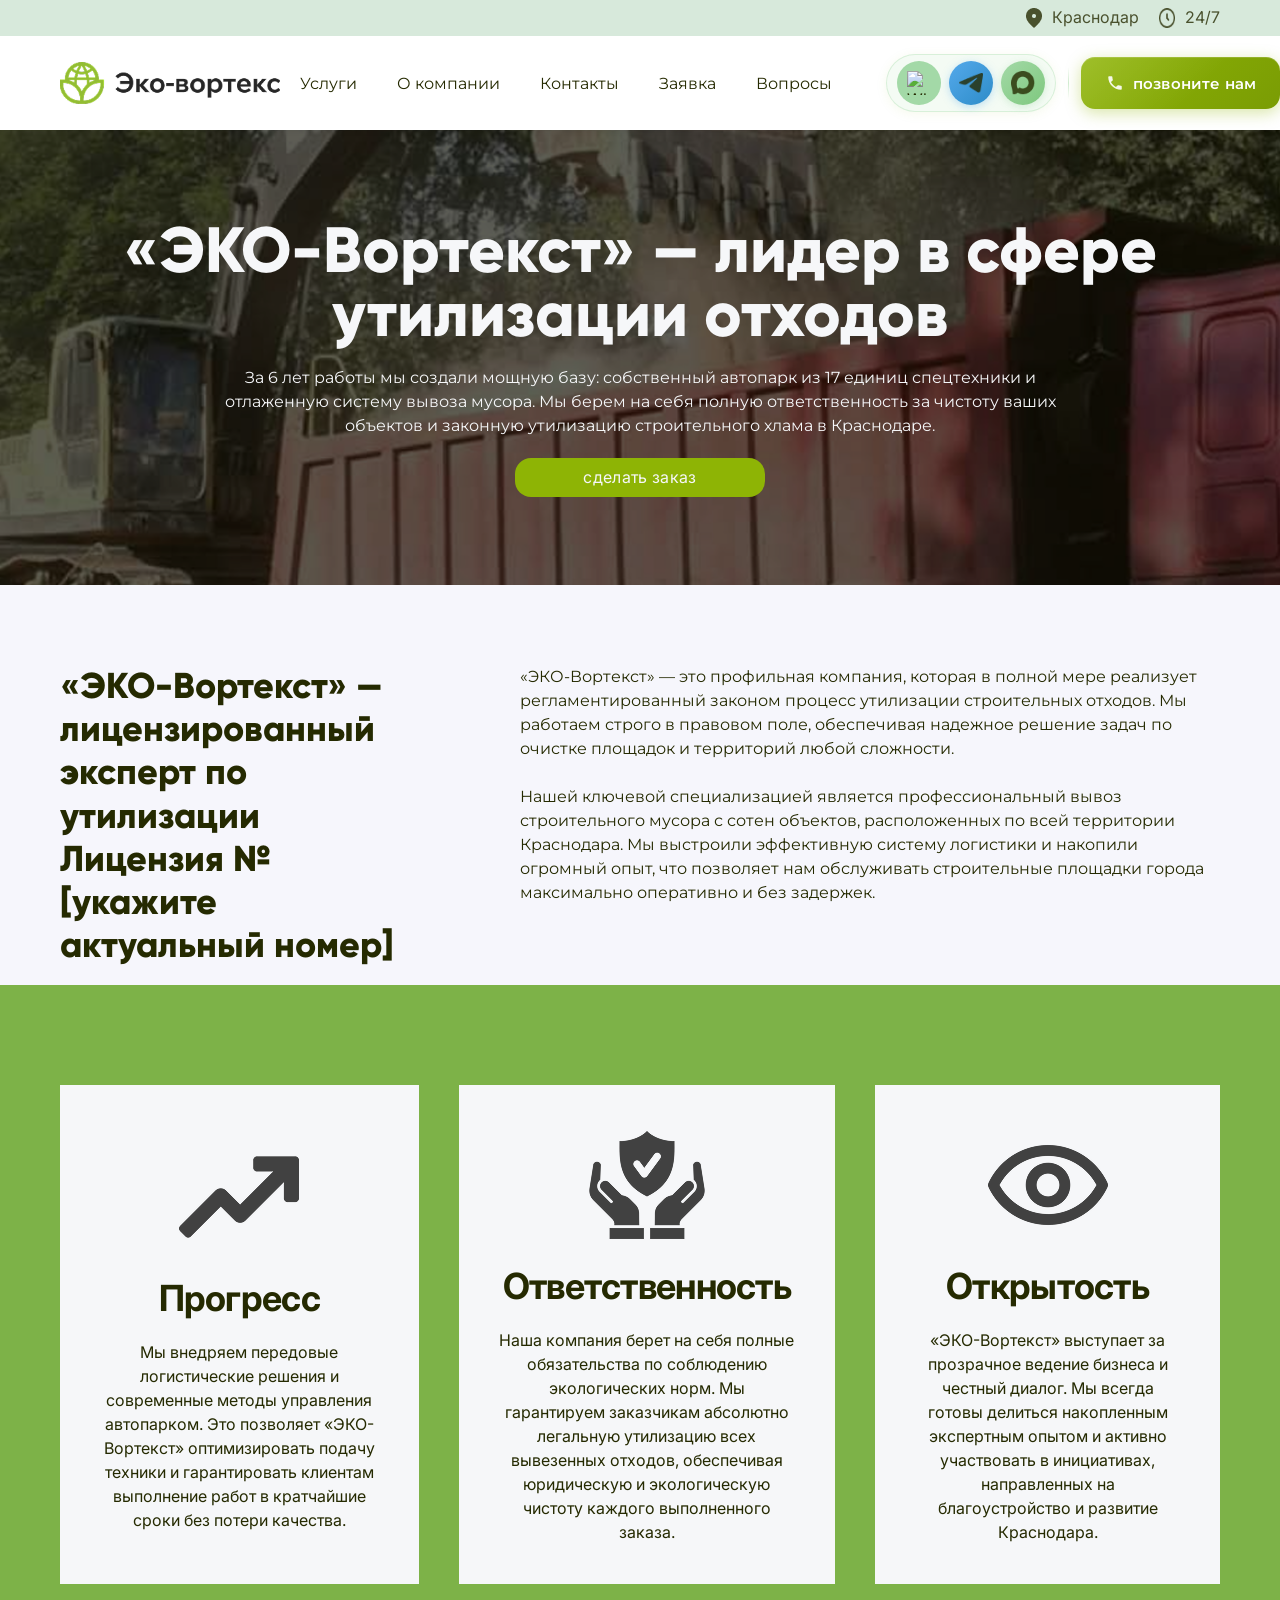
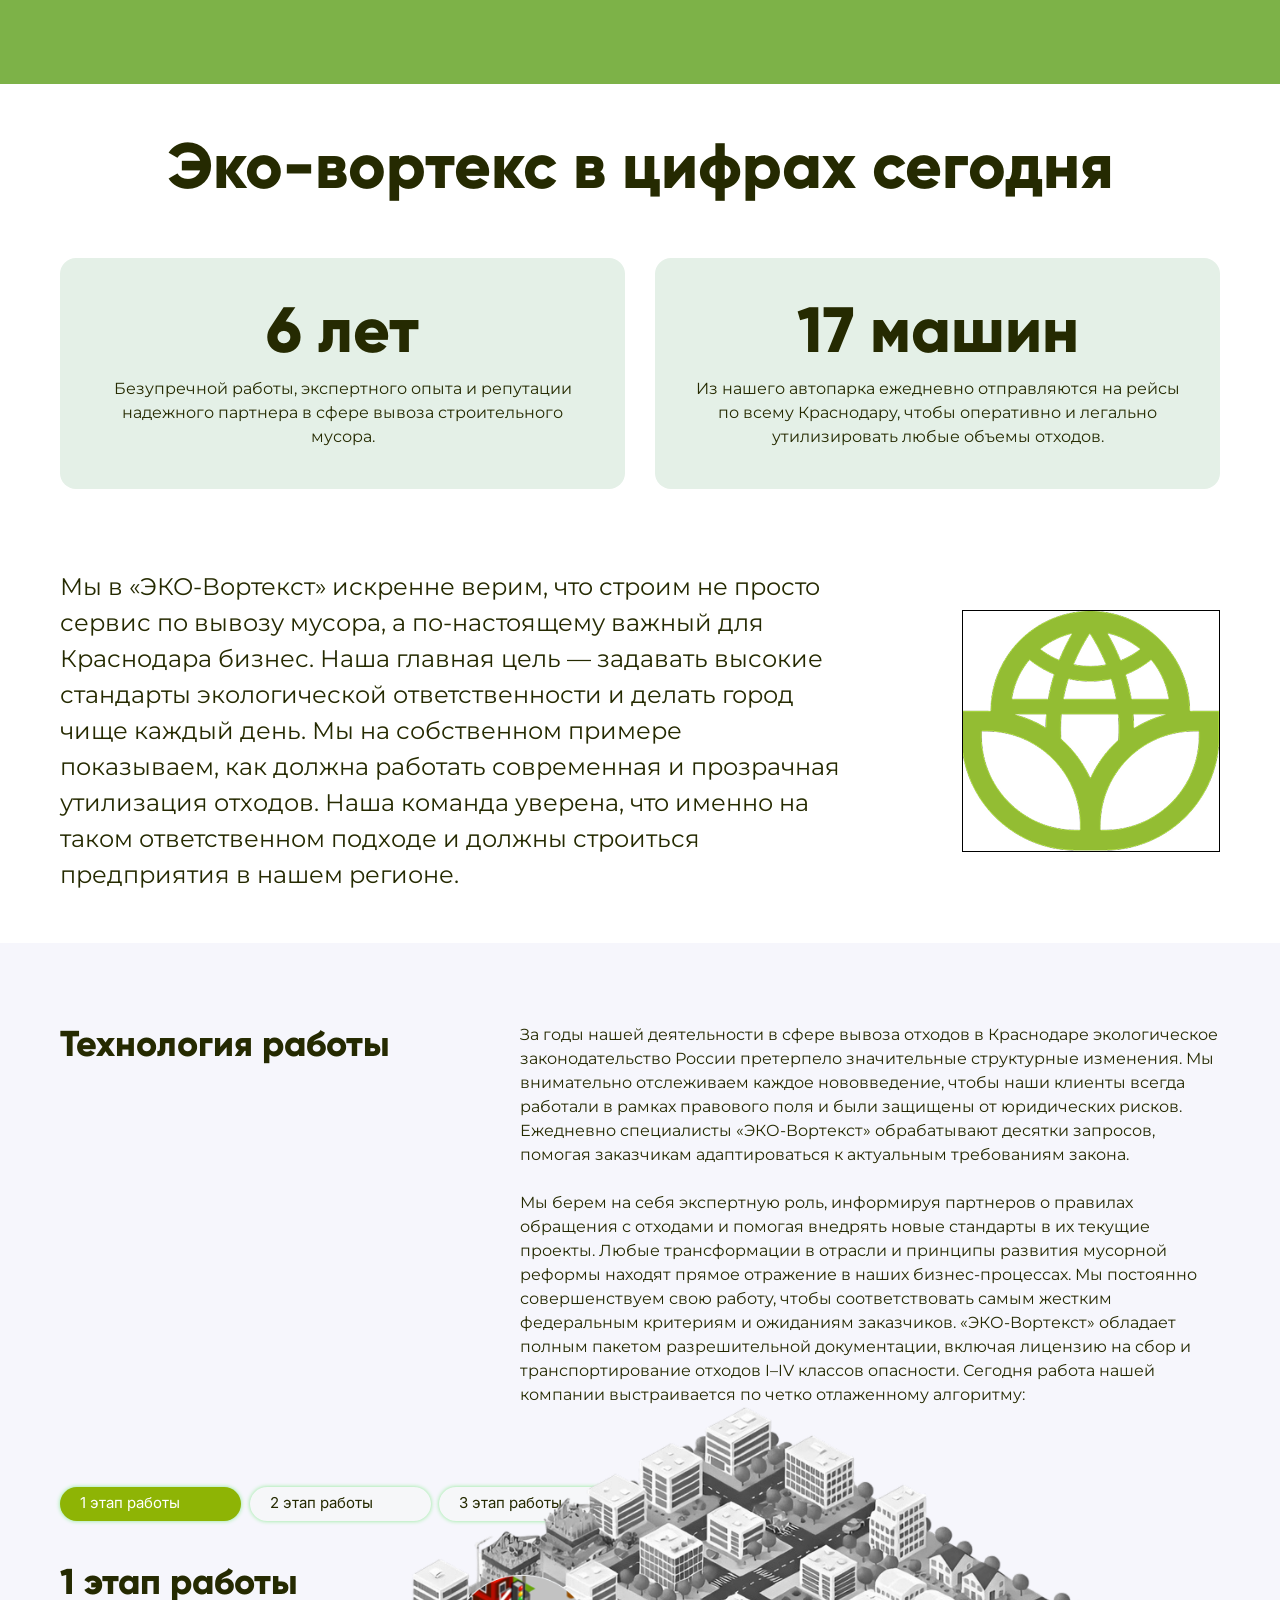
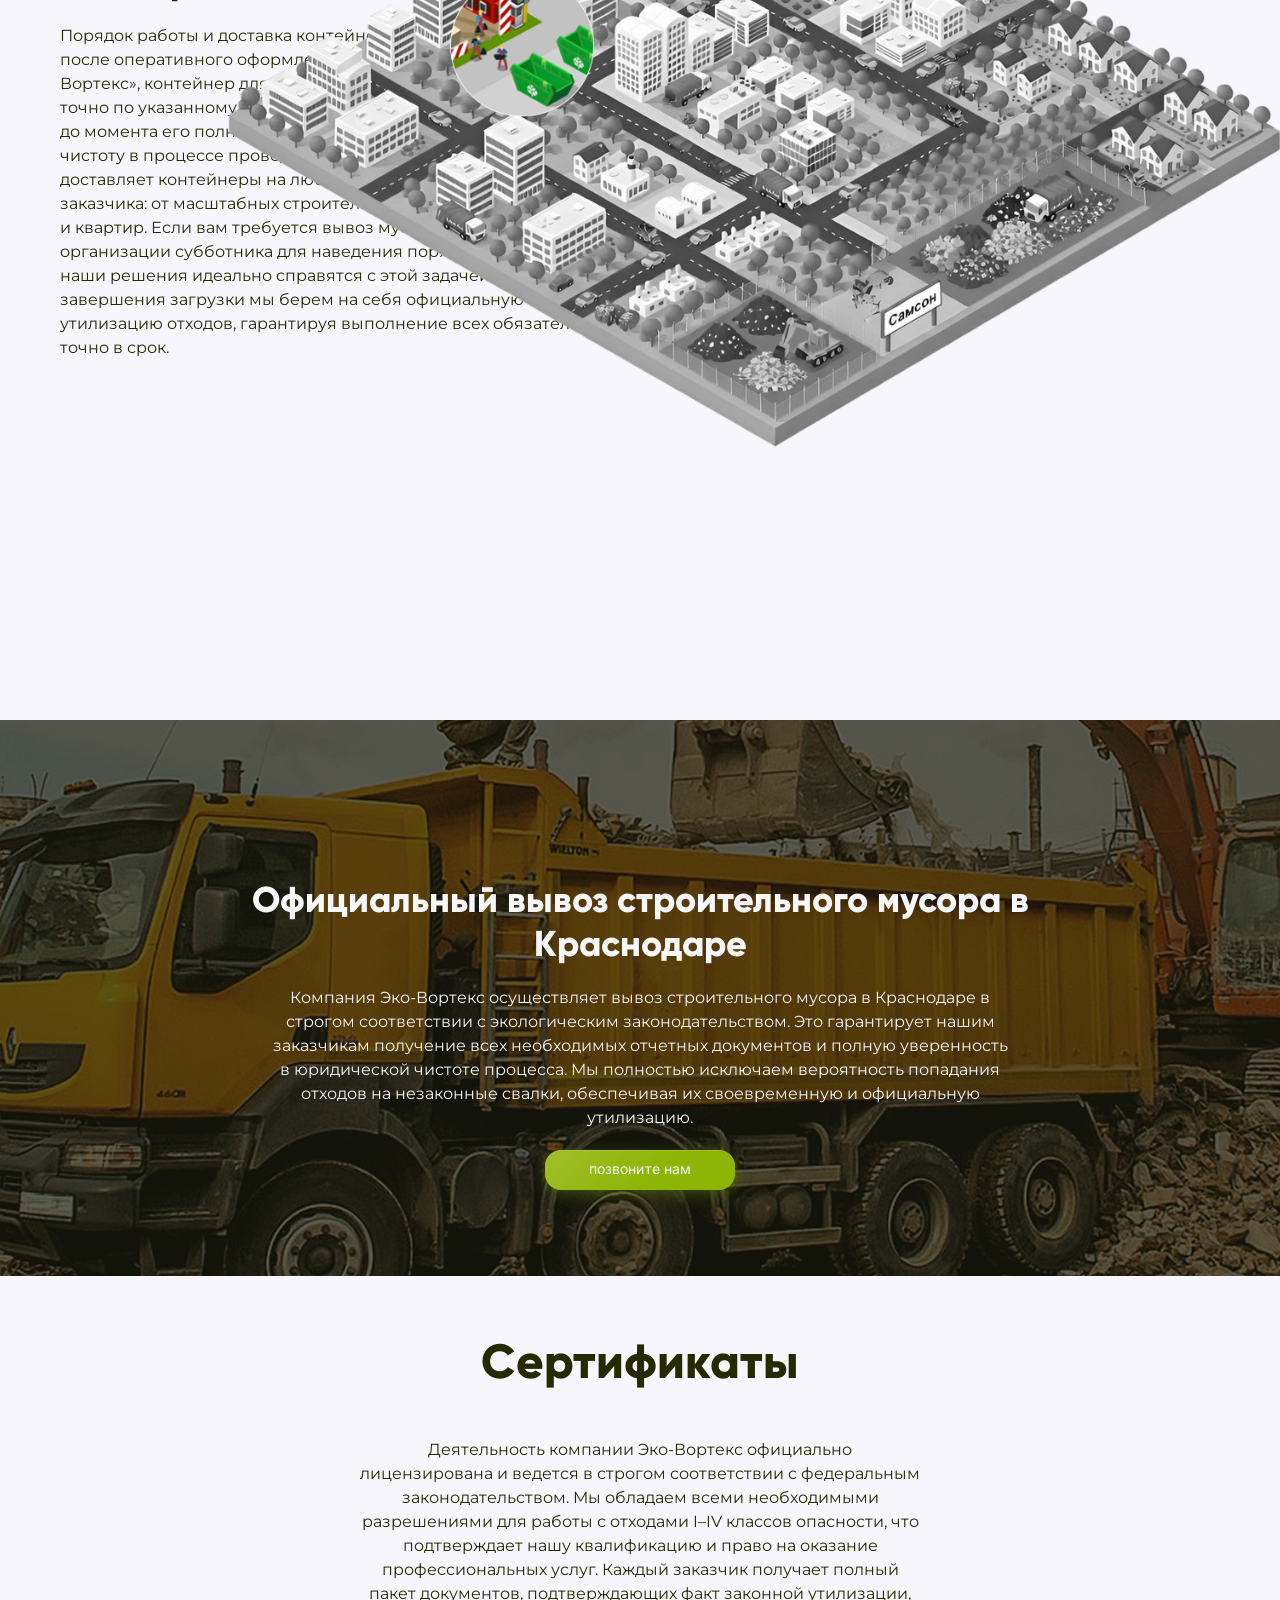
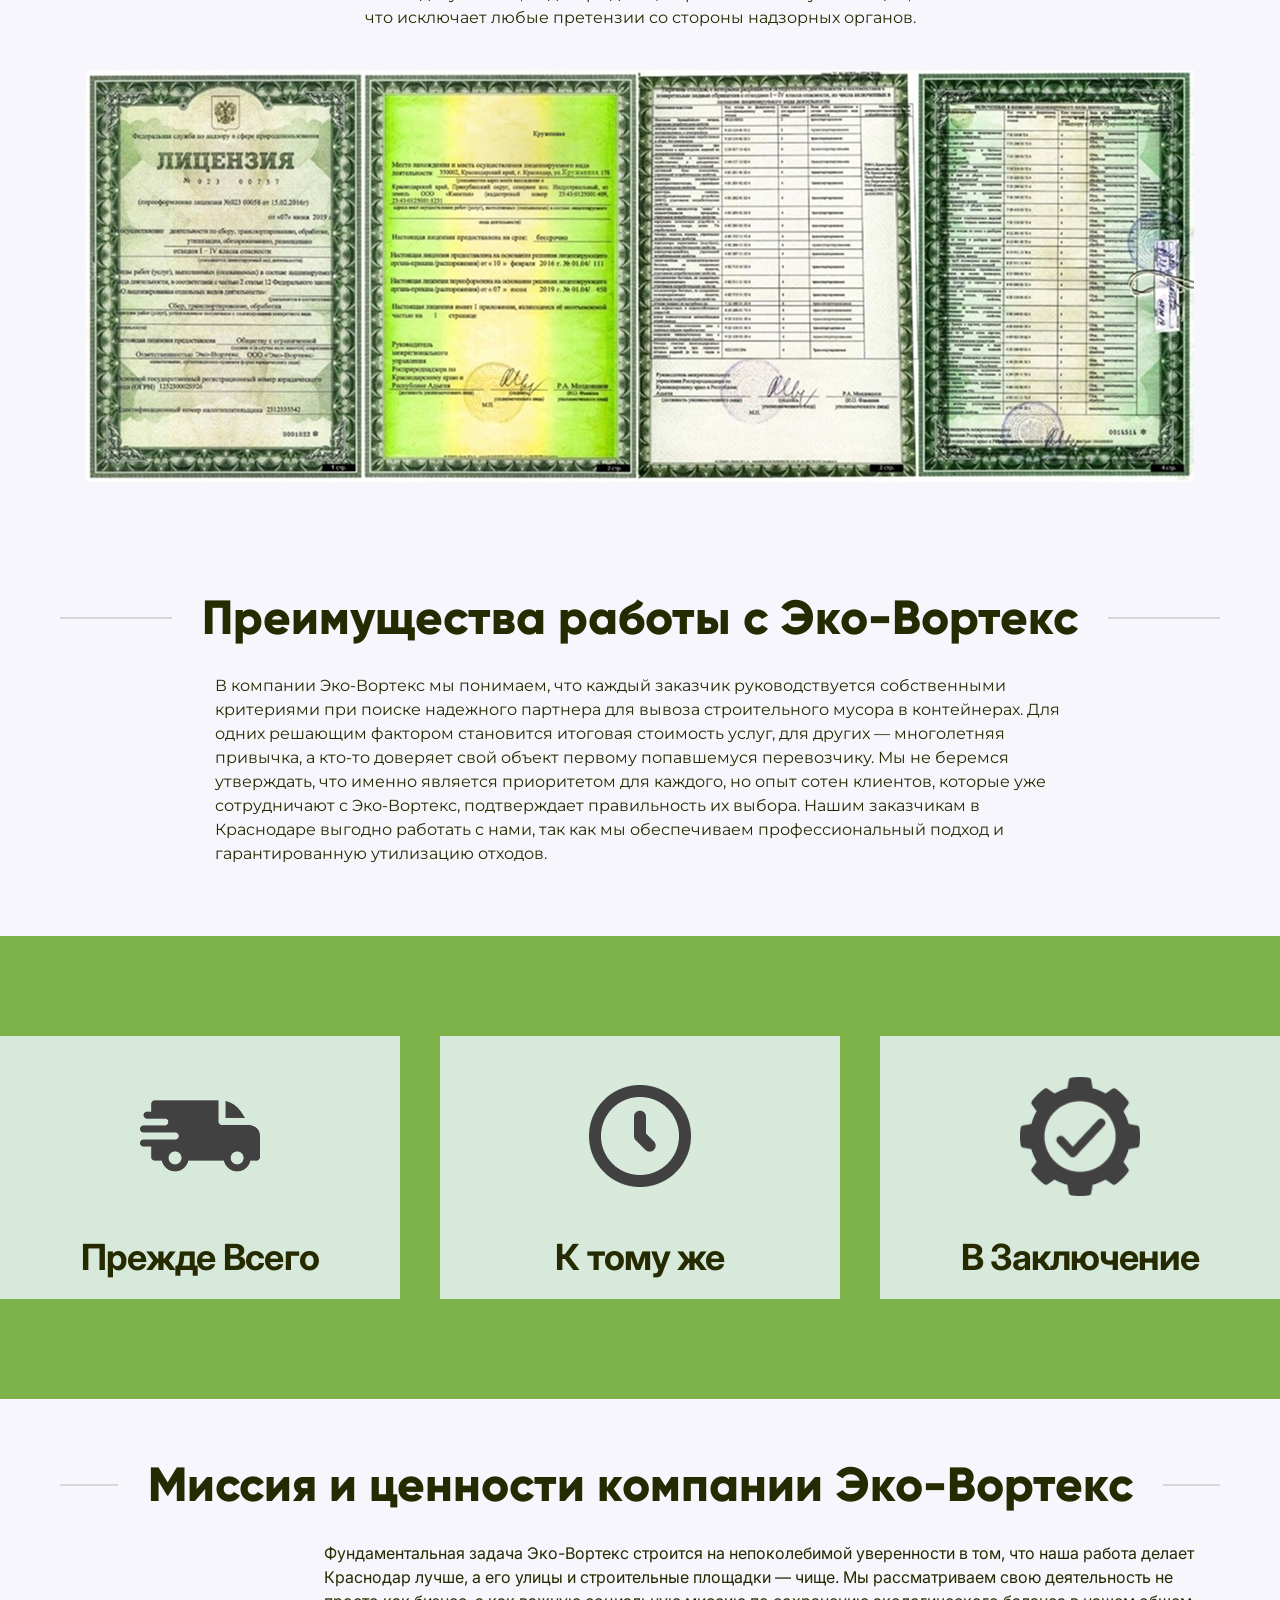
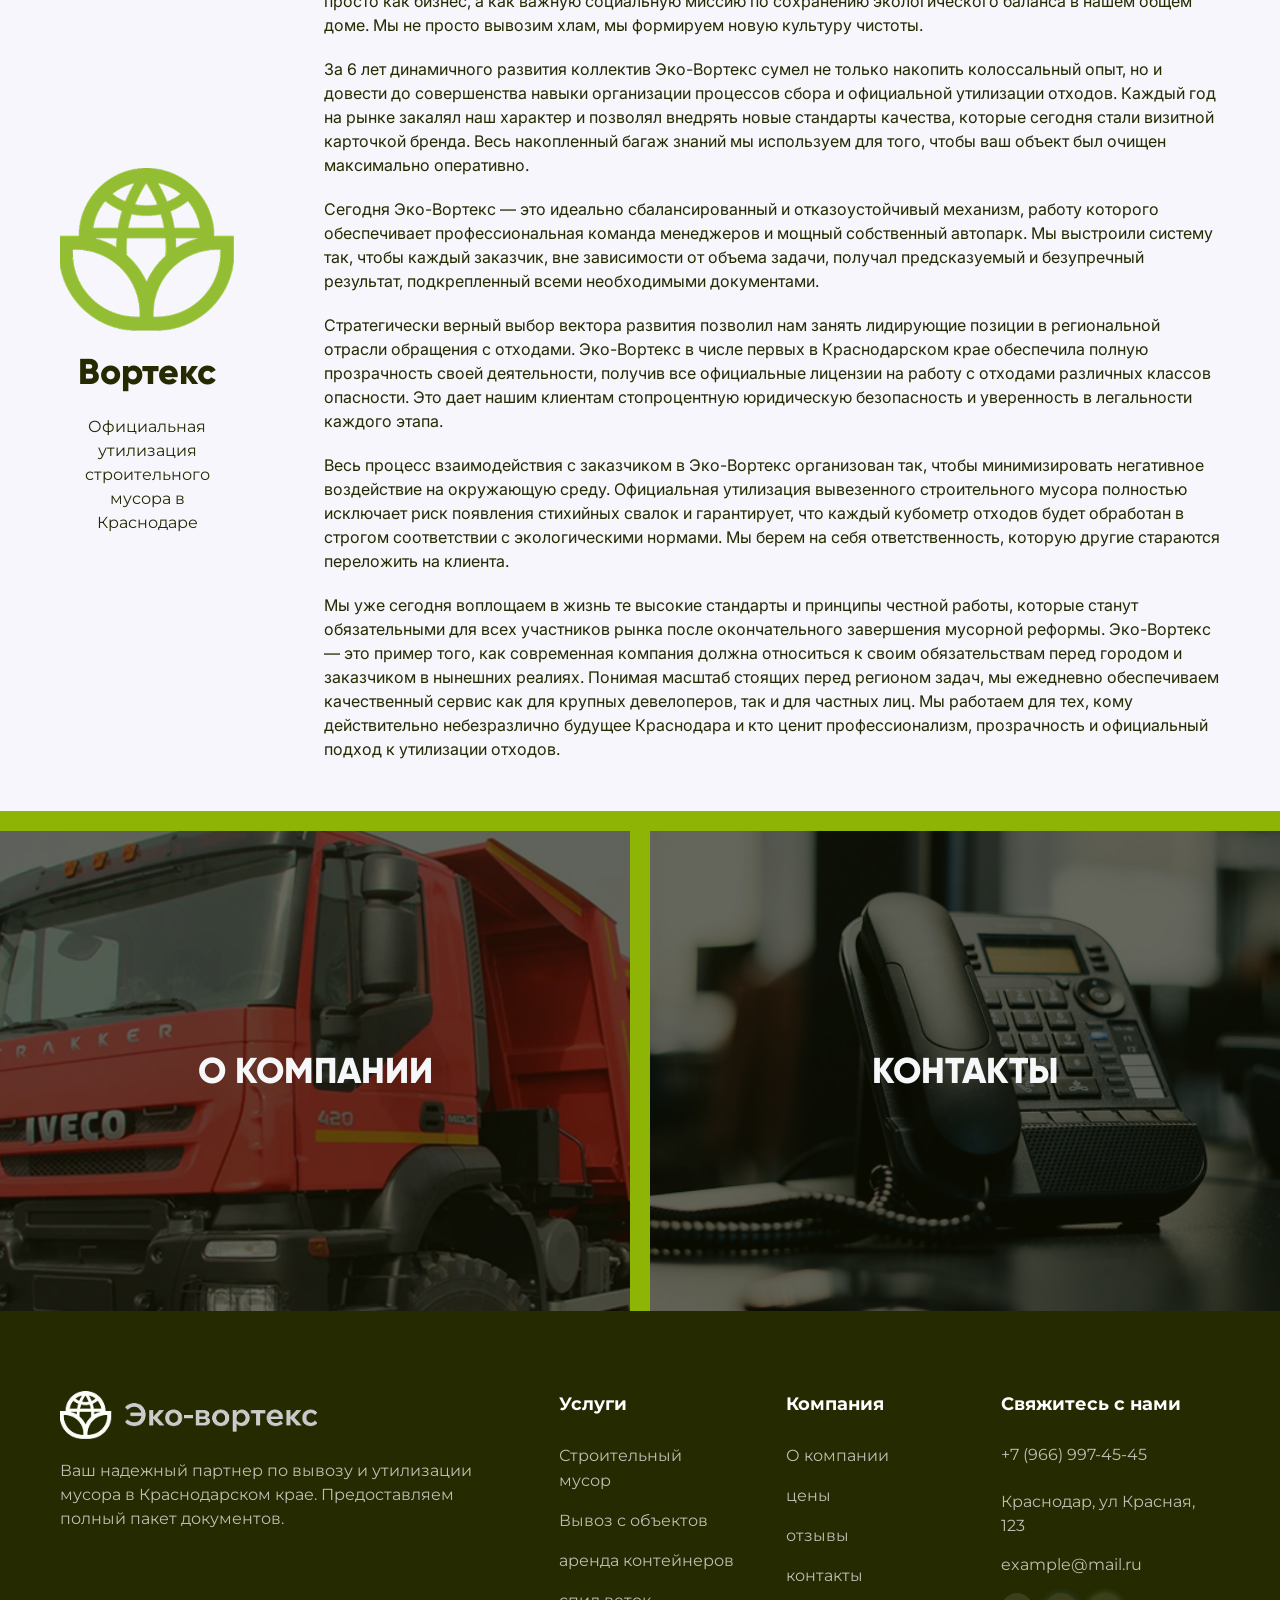
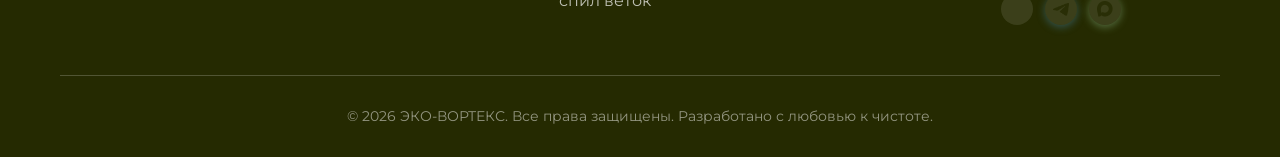
==== about.html @ db4388a0 "Site updates: SEO, Mobile UI, Sliders and FAQ fixes" ====
<!DOCTYPE html>
<html lang="ru">

<head>
    <meta charset="UTF-8">
    <meta name="viewport" content="width=device-width, initial-scale=1.0">
    <title>О компании Эко-Вортекс: легальная утилизация Краснодар</title>
    <meta name="description" content="Узнайте больше о компании Эко-Вортекс. Мы осуществляем вывоз и утилизацию строительного мусора.">
    <link rel="stylesheet" href="css/main.css">
    <script src="js/main.js" defer></script>
    <link rel="stylesheet" href="css/about.css">
    <link rel="stylesheet" href="css/premium-glow.css">
</head>

<body>
    <div id="header-placeholder"></div>
    <section class="about premium-glow">
        <div class="container">
            <div class="about_content">
                <div class="hero_title">«ЭКО-Вортекст» — лидер в сфере утилизации отходов</div>
                <div class="hero_desk">За 6 лет работы мы создали мощную базу: собственный автопарк из 17 единиц
                    спецтехники и отлаженную систему вывоза мусора. Мы берем на себя полную ответственность за чистоту
                    ваших объектов и законную утилизацию строительного хлама в Краснодаре.</div>
                <button class="hero_btn cll-btn">сделать заказ</button>
            </div>
        </div>

    </section>
    <section class="under_about_section">
        <div class="container">
            <div class="under_about_content">

                <div class="under_about_tittle">«ЭКО-Вортекст» — лицензированный эксперт по утилизации Лицензия №
                    [укажите актуальный номер]</div>
                <div class="under_about_desk">
                    <div class="under_about_desk1">«ЭКО-Вортекст» — это профильная компания, которая в полной мере
                        реализует регламентированный законом процесс утилизации строительных отходов. Мы работаем строго
                        в правовом поле, обеспечивая надежное решение задач по очистке площадок и территорий любой
                        сложности.</div>
                    <div class="under_about_desk2">Нашей ключевой специализацией является профессиональный вывоз
                        строительного мусора с сотен объектов, расположенных по всей территории Краснодара. Мы выстроили
                        эффективную систему логистики и накопили огромный опыт, что позволяет нам обслуживать
                        строительные площадки города максимально оперативно и без задержек.</div>


                </div>

            </div>
        </div>
    </section>
    <section class="advantages">
        <div class="container">
            <div class="advantages_content">
                <div class="advantages_card">
                    <div class="advantages_card_img_wrapper">
                        <img src="/images\advantages\free-icon-rise-5405826 1.png" alt="" srcset=""
                            class="advantages_card_img">
                    </div>
                    <div class="advantages_card_tittle">Прогресс </div>
                    <div class="advantages_card_desk">Мы внедряем передовые логистические решения и современные методы
                        управления автопарком. Это позволяет «ЭКО-Вортекст» оптимизировать подачу техники и
                        гарантировать клиентам выполнение работ в кратчайшие сроки без потери качества.</div>
                </div>
                <div class="advantages_card">
                    <div class="advantages_card_img_wrapper">
                        <img src="/images/advantages/free-icon-rise-5405826 1-1.png" alt="" srcset=""
                            class="advantages_card_img">
                    </div>
                    <div class="advantages_card_tittle">Ответственность</div>
                    <div class="advantages_card_desk">Наша компания берет на себя полные обязательства по соблюдению
                        экологических норм. Мы гарантируем заказчикам абсолютно легальную утилизацию всех вывезенных
                        отходов, обеспечивая юридическую и экологическую чистоту каждого выполненного заказа.</div>
                </div>
                <div class="advantages_card">
                    <div class="advantages_card_img_wrapper">
                        <img src="/images\advantages\free-icon-rise-5405826 1-2.png" alt="" srcset=""
                            class="advantages_card_img">
                    </div>
                    <div class="advantages_card_tittle">Открытость</div>
                    <div class="advantages_card_desk">«ЭКО-Вортекст» выступает за прозрачное ведение бизнеса и честный
                        диалог. Мы всегда готовы делиться накопленным экспертным опытом и активно участвовать в
                        инициативах, направленных на благоустройство и развитие Краснодара.
                    </div>
                </div>

            </div>

        </div>
    </section>
    
    <section class="numbers">
        <div class="container">
            <h2 class="numbers__title">Эко-вортекс в цифрах сегодня</h2>
            <div class="numbers__cards">
                <div class="numbers__card">
                    <div class="numbers__card-val">6 лет</div>
                    <p class="numbers__card-text">Безупречной работы, экспертного опыта и репутации надежного
                        партнера в сфере вывоза строительного мусора. </p>
                </div>
                <div class="numbers__card">
                    <div class="numbers__card-val">17 машин</div>
                    <p class="numbers__card-text">Из нашего автопарка ежедневно отправляются на рейсы по всему
                        Краснодару, чтобы оперативно и легально утилизировать любые объемы отходов.</p>
                </div>
            </div>

            <div class="numbers__info">
                <p class="numbers__info-text">
                    Мы в «ЭКО-Вортекст» искренне верим, что строим не просто сервис по вывозу мусора, а
                    по-настоящему важный для Краснодара бизнес. Наша главная цель — задавать высокие стандарты
                    экологической ответственности и делать город чище каждый день. Мы на собственном примере
                    показываем, как должна работать современная и прозрачная утилизация отходов. Наша команда
                    уверена, что именно на таком ответственном подходе и должны строиться предприятия в нашем
                    регионе.
                </p>
                <div class="numbers__info-img">
                    <img src="images/smalllogo.png" alt="eco icon">
                </div>
            </div>
        </div>
    </section>

    <section class="technology under_about_section">
        <div class="container">
            <div class="technology under_about_content">

                <div class="technology under_about_tittle">Технология работы</div>
                <div class="technology under_about_desk">
                    <div class="technology under_about_desk1">За годы нашей деятельности в сфере вывоза отходов в
                        Краснодаре экологическое законодательство России претерпело значительные структурные изменения.
                        Мы внимательно отслеживаем каждое нововведение, чтобы наши клиенты всегда работали в рамках
                        правового поля и были защищены от юридических рисков. Ежедневно специалисты «ЭКО-Вортекст»
                        обрабатывают десятки запросов, помогая заказчикам адаптироваться к актуальным требованиям
                        закона. </div>
                    <div class="technology under_about_desk2"> Мы берем на себя экспертную роль, информируя партнеров о
                        правилах обращения с отходами и помогая внедрять новые стандарты в их текущие проекты. Любые
                        трансформации в отрасли и принципы развития мусорной реформы находят прямое отражение в наших
                        бизнес-процессах. Мы постоянно совершенствуем свою работу, чтобы соответствовать самым жестким
                        федеральным критериям и ожиданиям заказчиков. «ЭКО-Вортекст» обладает полным пакетом
                        разрешительной документации, включая лицензию на сбор и транспортирование отходов I–IV классов
                        опасности. Сегодня работа нашей компании выстраивается по четко отлаженному алгоритму:</div>
                </div>

            </div>
        </div>
    </section>
    <section class="works_steps">
        <div class="container">
            <div class="works_steps_content">
                <div class="works_steps_header">
                    <div class="steps_header_btn steps_header_btn_active" data-step="1">1 этап работы</div>
                    <div class="steps_header_btn" data-step="2">2 этап работы</div>
                    <div class="steps_header_btn" data-step="3">3 этап работы</div>
                </div>

                <div class="works_steps_body">
                    <div class="works_steps_body_card">
                        <div class="works_steps_body_img_wrapper">
                            <img src="images/works_steps1.png" alt="" srcset="" class="works_steps_body_img">
                            <div class="work_steps_info">
                                <div class="works_steps_body_tittle">1 этап работы</div>
                                <div class="works_steps_body_desk">Порядок работы и доставка контейнеров На начальном
                                    этапе, после оперативного оформления заказа через менеджера «Эко-Вортекс», контейнер
                                    для строительного мусора доставляется точно по указанному адресу. Бункер остается на
                                    вашем объекте до момента его полного наполнения, обеспечивая удобство и чистоту в
                                    процессе проведения работ.
                                    Компания «Эко-Вортекс» доставляет контейнеры на любые площадки по требованию
                                    заказчика: от масштабных строительных пятен до частных домов и квартир. Если вам
                                    требуется вывоз мусора после ремонта или организации субботника для наведения
                                    порядка во дворе — наши решения идеально справятся с этой задачей. После завершения
                                    загрузки мы берем на себя официальную утилизацию отходов, гарантируя выполнение всех
                                    обязательств точно в срок.</div>
                            </div>

                        </div>
                    </div>


                </div>
            </div>
        </div>
    </section>
    <section class="stroitelniymusor_krasnodae premium-glow">
        <div class="container">
            <div class="stroitelniymusor_krasnodae_content">
                <div class="stroitelniymusor_krasnodae_tittle">Официальный вывоз строительного мусора в Краснодаре</div>
                <div class="stroitelniymusor_krasnodae_desk">Компания Эко-Вортекс осуществляет вывоз строительного
                    мусора в Краснодаре в строгом соответствии с экологическим законодательством. Это гарантирует нашим
                    заказчикам получение всех необходимых отчетных документов и полную уверенность в юридической чистоте
                    процесса. Мы полностью исключаем вероятность попадания отходов на незаконные свалки, обеспечивая их
                    своевременную и официальную утилизацию.</div>
                <div class="stroitelniymusor_krasnodae_btn">
                    <button class="stroitelniymusor_krasnodae_btn_call btn-call">позвоните нам</button>
                </div>
            </div>
        </div>
    </section>
    <section class="certificates">
        <div class="container">
            <div class="certificates_content">
                <div class="certificates_tittle">Сертификаты</div>
                <div class="certificates_desk">Деятельность компании Эко-Вортекс официально лицензирована и ведется в
                    строгом соответствии с федеральным законодательством. Мы обладаем всеми необходимыми разрешениями
                    для работы с отходами I–IV классов опасности, что подтверждает нашу квалификацию и право на оказание
                    профессиональных услуг. Каждый заказчик получает полный пакет документов, подтверждающих факт
                    законной утилизации, что исключает любые претензии со стороны надзорных органов.</div>
                <div class="ceritificates_img_wrapper">
                    <img src="/images/certificates.png" alt="" srcset="" class="certificates_img">
                </div>
            </div>
        </div>
    </section>
    <section class="excellence">
        <div class="container">
            <div class="excellence_content">
                <div class="excellence_tittle">Преимущества работы с Эко-Вортекс</div>
                <div class="excellence_desk">
                    В компании Эко-Вортекс мы понимаем, что каждый заказчик руководствуется собственными критериями при
                    поиске надежного партнера для вывоза строительного мусора в контейнерах. Для одних решающим фактором
                    становится итоговая стоимость услуг, для других — многолетняя привычка, а кто-то доверяет свой
                    объект первому попавшемуся перевозчику. Мы не беремся утверждать, что именно является приоритетом
                    для каждого, но опыт сотен клиентов, которые уже сотрудничают с Эко-Вортекс, подтверждает
                    правильность их выбора. Нашим заказчикам в Краснодаре выгодно работать с нами, так как мы
                    обеспечиваем профессиональный подход и гарантированную утилизацию отходов.
                </div>
                <div class="excellence_img_wrapper">
                    <img src="/images/excellence.png" alt="" srcset="" class="excellence_img">
                </div>
            </div>
        </div>
    </section>
    <section class="principles_cards">
        <div class="principles_cards_content">
            <div class="principles_cards_card">
                <div class="principles_cards_card_img_wrapper">
                    <img src="images/excellence/image 21.png" alt="" class="principles_cards_card_img">
                </div>
                <div class="principles_cards_card_tittle">Прежде Всего</div>
                <div class="principles_cards_card_desk">Благодаря собственному парку из 17 единиц современной
                    спецтехники, подача контейнера для мусора на объект осуществляется в течение двух часов с момента
                    заявки</div>
            </div>
            <div class="principles_cards_card">
                <div class="principles_cards_card_img_wrapper">
                    <img src="images/excellence/icon (1).png" alt="" class="principles_cards_card_img">
                </div>
                <div class="principles_cards_card_tittle">К тому же</div>
                <div class="principles_cards_card_desk">Мы работаем в режиме 24/7, обеспечивая своевременный вывоз и
                    утилизацию строительных отходов без праздников и выходных по всему городу. Эко-Вортекс предлагает
                    гибкие тарифы и гарантирует соблюдение графиков, позволяя застройщикам и частным лицам оперативно
                    освобождать площадки от любого объема накопившегося хлама.</div>
            </div>
            <div class="principles_cards_card">
                <div class="principles_cards_card_img_wrapper">
                    <img src="images/excellence/icon.png" alt="" class="principles_cards_card_img">
                </div>
                <div class="principles_cards_card_tittle">В Заключение</div>
                <div class="principles_cards_card_desk">Эко-Вортекс выбирает честный и профессиональный подход к делу.
                    Мы понимаем важность сохранения чистоты нашего региона, поэтому процесс утилизации мусора
                    организован у нас на самом высоком уровне. Для нас это не просто бизнес, а личный вклад в
                    благополучие города, в котором мы работаем и живем.</div>
            </div>
        </div>
    </section>
    <section class="company_mission">
        <div class="container">
            <div class="company_mission_content">
                <div class="company_mission_tittle excellence_tittle">Миссия и ценности компании Эко-Вортекс</div>
                <div class="company_mission_content_call_wrapper">
                    <div class="company_mission_col1">
                        <div class="company_mission_col1_img_wrapper">
                            <img src="images/smalllogo.png" alt="" srcset="" class="company_mission_col2_img">
                        </div>
                        <div class="company_mission_col1_tittle ">Вортекс</div>
                        <div class="company_mission_col1_desk">Официальная утилизация строительного мусора в Краснодаре
                        </div>
                    </div>
                    <div class="company_mission_col2">
                        <p>Фундаментальная задача Эко-Вортекс строится на непоколебимой уверенности в том, что наша
                            работа делает Краснодар лучше, а его улицы и строительные площадки — чище. Мы рассматриваем
                            свою деятельность не просто как бизнес, а как важную социальную миссию по сохранению
                            экологического баланса в нашем общем доме. Мы не просто вывозим хлам, мы формируем новую
                            культуру чистоты.</p>

                        <p>За 6 лет динамичного развития коллектив Эко-Вортекс сумел не только накопить колоссальный
                            опыт, но и довести до совершенства навыки организации процессов сбора и официальной
                            утилизации отходов. Каждый год на рынке закалял наш характер и позволял внедрять новые
                            стандарты качества, которые сегодня стали визитной карточкой бренда. Весь накопленный багаж
                            знаний мы используем для того, чтобы ваш объект был очищен максимально оперативно.</p>

                        <p>Сегодня Эко-Вортекс — это идеально сбалансированный и отказоустойчивый механизм, работу
                            которого обеспечивает профессиональная команда менеджеров и мощный собственный автопарк. Мы
                            выстроили систему так, чтобы каждый заказчик, вне зависимости от объема задачи, получал
                            предсказуемый и безупречный результат, подкрепленный всеми необходимыми документами.</p>

                        <p>Стратегически верный выбор вектора развития позволил нам занять лидирующие позиции в
                            региональной отрасли обращения с отходами. Эко-Вортекс в числе первых в Краснодарском крае
                            обеспечила полную прозрачность своей деятельности, получив все официальные лицензии на
                            работу с отходами различных классов опасности. Это дает нашим клиентам стопроцентную
                            юридическую безопасность и уверенность в легальности каждого этапа.</p>

                        <p>Весь процесс взаимодействия с заказчиком в Эко-Вортекс организован так, чтобы минимизировать
                            негативное воздействие на окружающую среду. Официальная утилизация вывезенного строительного
                            мусора полностью исключает риск появления стихийных свалок и гарантирует, что каждый
                            кубометр отходов будет обработан в строгом соответствии с экологическими нормами. Мы берем
                            на себя ответственность, которую другие стараются переложить на клиента.</p>

                        <p>Мы уже сегодня воплощаем в жизнь те высокие стандарты и принципы честной работы, которые
                            станут обязательными для всех участников рынка после окончательного завершения мусорной
                            реформы. Эко-Вортекс — это пример того, как современная компания должна относиться к своим
                            обязательствам перед городом и заказчиком в нынешних реалиях. Понимая масштаб стоящих перед
                            регионом задач, мы ежедневно обеспечиваем качественный сервис как для крупных девелоперов,
                            так и для частных лиц. Мы работаем для тех, кому действительно небезразлично будущее
                            Краснодара и кто ценит профессионализм, прозрачность и официальный подход к утилизации
                            отходов.</p>
                    </div>

                </div>

            </div>
        </div>

    </section>

    <section class="about_links">
        <div class="about_links_wrapper">
            <a href="about.html" class="about_links_item">
                <img src="images/about_car_img.png" alt="" class="about_links_img">
                <div class="about_links_overlay"></div>
                <div class="about_links_text">о компании</div>
            </a>
            <div class="about_links_separator"></div>
            <a href="contacts.html" class="about_links_item">
                <img src="images/about_phone_img.png" alt="" class="about_links_img">
                <div class="about_links_overlay"></div>
                <div class="about_links_text">контакты</div>
            </a>
        </div>
    </section>

    <div id="footer-placeholder"></div>
    <script src="js/premium-glow.js"></script>
</body>

</html>
---- css/main.css ----
@import url('https://fonts.googleapis.com/css2?family=Montserrat:wght@400;500;600;700&family=Inter:wght@400;500;600;700&display=swap');

/* --- Gilroy Font --- */
@font-face {
    font-family: 'Gilroy';
    src: url('../Gilroy/Gilroy-ExtraBold.otf') format('opentype');
    font-weight: 800;
    font-style: normal;
}

@font-face {
    font-family: 'Gilroy';
    src: url('../Gilroy/Gilroy-Light.otf') format('opentype');
    font-weight: 300;
    font-style: normal;
}

:root {
    /* Fonts */
    --font-family: "Montserrat", sans-serif;
    --second-family: "Inter", sans-serif;
    --third-family: "Gilroy", sans-serif;

    /* Eco Vortex Brand Colors */
    --brand-green-light: #D7E9DB;
    --brand-green-lime: #8EB405;
    --brand-green-messenger: #A3D9A7;
    --brand-dark: #252a01;

    --text-gray: #666;
    --white: #fff;
    --bg-light: #f6f6fc;
}

/* --- CSS Reset & Base Styles --- */
html,
body {
    overflow-x: hidden;
    width: 100%;
    margin: 0;
    padding: 0;
    scrollbar-width: none;
    /* Firefox */
    -ms-overflow-style: none;
    /* IE/Edge */
}

body::-webkit-scrollbar {
    display: none;
    /* Chrome/Safari */
}

*,
*::before,
*::after {
    box-sizing: border-box;
    margin: 0;
    padding: 0;
}


ul,
ol {
    list-style: none;
}

a {
    text-decoration: none;
    color: inherit;
    transition: 0.3s;
}

button {
    cursor: pointer;
    border: none;
    background: none;
    font-family: inherit;
}

img {
    max-width: 100%;
    display: block;
}

body {
    font-family: var(--second-family);
    line-height: 1.5;
    background-color: var(--bg-light);
    color: var(--brand-dark);
}

.hero_desk {
    max-width: 866px;
    font-family: var(--font-family);
    font-weight: 400;
    font-size: 16px;
    line-height: 150%;
    text-align: center;
    color: #f6f7f9;
    margin-bottom: 20px;
}

.hero_title {

    max-width: 100%;
    font-family: var(--third-family);
    font-weight: 800;
    font-size: 64px;
    line-height: 100%;
    color: #f6f7f9;
    margin-bottom: 20px;
    word-break: normal;
    overflow-wrap: anywhere;
}

.hero_btn {
    border-radius: 16px;
    padding: 10px 40px;
    width: 250px;
    height: 39px;
    background: #8eb405;
    font-family: var(--second-family);
    font-weight: 400;
    font-size: 16px;
    line-height: 120%;
    letter-spacing: 0.02em;
    text-align: center;
    color: #f6f7f9;
}

/* --- Header Styles --- */
.header {
    max-width: 100%;
    background: #fff;
    box-shadow: 0 2px 5px rgba(0, 0, 0, 0.05);
    position: sticky;
    top: 0;
    z-index: 1000;
}

.header__top {
    background-color: var(--brand-green-light);
    padding: 8px 0;
    font-size: 14px;
    font-family: var(--font-family);
    color: var(--text-gray);
}

.container {
    max-width: 100%;
    margin: 0 100px;
}

.header__top .container {
    display: flex;
    justify-content: space-between;
    align-items: center;
}

.header__top-info {
    display: flex;
    gap: 20px;
    margin-left: auto;
}

.info-item {
    display: flex;
    align-items: center;
    gap: 10px;
    stroke-width: 2px;
    stroke: rgba(37, 42, 1, 0.8);
    font-family: var(--second-family);
    font-weight: 400;
    font-size: 16px;
    line-height: 120%;
    color: rgba(37, 42, 1, 0.8);
}

.info-item img {
    width: 16px;
    height: 20px;
}

.info-item img[alt="clock"] {
    width: 20px;
}

.header__main {
    padding: 18px 0;
    height: auto;
}

.header__inner {
    display: flex;
    align-items: center;
    justify-content: space-between;
    gap: 20px;
}

.logo {
    display: flex;
    align-items: center;
    gap: 12px;
    flex-shrink: 0;
}

.logo img {
    width: 220px;
    height: auto;
}

.logo span {
    font-family: var(--font-family);
    font-weight: 700;
    font-size: 24px;
    color: var(--brand-dark);
}

.nav__list {
    width: 566px;
    height: 24px;
    display: flex;
    gap: 40px;
}

.nav__link {
    font-family: var(--font-family);
    font-weight: 400;
    font-size: 16px;
    line-height: 150%;
    color: #252a01;
}

.nav__link:hover {
    color: var(--brand-green-lime);
}

.header__actions {
    display: flex;
    align-items: center;
    gap: 12px;
    flex-shrink: 0;
}

/* --- Premium Messenger Group --- */
.header__messengers {
    display: flex;
    align-items: center;
    gap: 8px;
    background: rgba(163, 217, 167, 0.12);
    border: 1px solid rgba(163, 217, 167, 0.35);
    border-radius: 100px;
    padding: 6px 10px;
    backdrop-filter: blur(8px);
    -webkit-backdrop-filter: blur(8px);
    box-shadow: 0 2px 12px rgba(142, 180, 5, 0.08);
    transition: box-shadow 0.3s ease;
}

.header__messengers:hover {
    box-shadow: 0 4px 20px rgba(142, 180, 5, 0.16);
}

.header__divider {
    width: 1px;
    height: 32px;
    background: linear-gradient(180deg, transparent, rgba(163, 217, 167, 0.5), transparent);
    flex-shrink: 0;
}

.messenger-icon {
    border-radius: 50%;
    width: 44px;
    height: 44px;
    display: flex;
    justify-content: center;
    align-items: center;
    position: relative;
    overflow: hidden;
    transition: transform 0.25s ease, box-shadow 0.25s ease;
    flex-shrink: 0;
}

.messenger-icon--max {
    background: linear-gradient(135deg, #a3d9a7 0%, #7ec87e 100%);
    box-shadow: 0 2px 8px rgba(163, 217, 167, 0.4);
}

.messenger-icon--tg {
    background: linear-gradient(135deg, #54a9eb 0%, #2d8cc8 100%);
    box-shadow: 0 2px 8px rgba(84, 169, 235, 0.35);
}

/* Legacy messenger-icon без модификатора (mobile nav) */
.messenger-icon:not(.messenger-icon--max):not(.messenger-icon--tg) {
    background: var(--brand-green-messenger);
    padding: 10px;
}

.messenger-icon:hover {
    transform: scale(1.1) translateY(-1px);
    box-shadow: 0 6px 18px rgba(0, 0, 0, 0.18);
}

.messenger-icon img {
    width: 24px;
    height: 24px;
    object-fit: contain;
    display: block;
}

/* --- Premium Call Button --- */
.btn-call {
    border-radius: 14px;
    padding: 0 24px;
    height: 52px;
    width: auto;
    min-width: 190px;
    background: linear-gradient(135deg, #8eb405 0%, #7a9c04 100%);
    font-family: var(--font-family);
    font-weight: 600;
    font-size: 15px;
    line-height: 1;
    color: #fff;
    display: inline-flex;
    align-items: center;
    justify-content: center;
    gap: 8px;
    box-shadow: 0 4px 16px rgba(142, 180, 5, 0.35), inset 0 1px 0 rgba(255, 255, 255, 0.15);
    transition: all 0.3s cubic-bezier(0.34, 1.56, 0.64, 1);
    letter-spacing: 0.01em;
    position: relative;
    overflow: hidden;
    white-space: nowrap;
}

.btn-call::before {
    content: '';
    position: absolute;
    inset: 0;
    background: linear-gradient(135deg, rgba(255, 255, 255, 0.15) 0%, transparent 60%);
    border-radius: inherit;
    pointer-events: none;
}

.btn-call__icon {
    display: flex;
    align-items: center;
    justify-content: center;
    width: 20px;
    height: 20px;
    flex-shrink: 0;
    opacity: 0.9;
}

.btn-call:hover {
    background: linear-gradient(135deg, #9dc706 0%, #8eb405 100%);
    box-shadow: 0 6px 24px rgba(142, 180, 5, 0.5), inset 0 1px 0 rgba(255, 255, 255, 0.2);
    transform: translateY(-1px) scale(1.02);
}

/* --- Service Section --- */
.service {
    padding: 120px 0;
    background-color: #f7f9f0;
}

.service__title {
    font-family: var(--third-family);
    font-weight: 800;
    font-size: 36px;
    line-height: 120%;
    letter-spacing: -0.02em;
    color: #252a01;
    margin-bottom: 40px;
}

.service__tabs {
    display: flex;
    gap: 10px;
    margin-bottom: 40px;
}

.service__tab {
    border-radius: 100px;
    padding: 5px 20px;
    width: 70px;
    height: 29px;
    border: 1px solid #ddd;
    transition: all 0.4s ease-in-out;
}

.service__tab:hover {
    border-color: var(--brand-green-lime);
    background: rgba(142, 180, 5, 0.05);
}

.service__block {
    display: none;
    align-items: center;
    gap: 60px;
    opacity: 0;
    transition: opacity 0.5s ease;
}

.service__block--active {
    display: flex;
    opacity: 1;
}

.service__left {
    flex: 0 0 540px;
    /* Fixed proportion */
}

.service__desc.is-animating,
.service__grid.is-animating {
    opacity: 0;
    transition: opacity 0.2s ease;
}

.service__desc.is-entering,
.service__grid.is-entering {
    opacity: 0;
    transform: translateX(100px);
    transition: none !important;
}

.service__desc {
    font-family: var(--font-family);
    font-weight: 400;
    font-size: 16px;
    line-height: 150%;
    color: #252a01;
    max-width: 560px;
    margin-bottom: 20px;
    transition: transform 0.4s ease-out, opacity 0.4s ease-out;
}

.service__grid {
    display: grid;
    grid-template-columns: repeat(2, 1fr);
    gap: 10px 40px;
    margin-bottom: 68px;
    transition: transform 0.4s ease-out, opacity 0.4s ease-out;
}

.service__stat {
    display: flex;
    flex-direction: column;
}

.service__stat-label {
    font-family: var(--font-family);
    font-weight: 400;
    font-size: 16px;
    line-height: 120%;
    color: #252a01;
}

.service__stat-value {
    font-family: var(--font-family);
    font-weight: 700;
    font-size: 16px;
    line-height: 120%;
    color: #252a01;
    white-space: nowrap;
}

.service__btn {
    border-radius: 16px;
    padding: 10px 40px;
    width: 230px;
    height: 48px;
    background: #8eb405;
    transition: all 0.4s ease-in-out;
}

.service__btn:hover {
    background: var(--brand-green-messenger);
    transform: translateY(-2px);
    box-shadow: 0 5px 15px rgba(142, 180, 5, 0.3);
}

.service__right {
    flex: 1;
}

.service__img-wrapper {
    position: relative;
    width: 100%;
    height: 500px;
    max-width: 1140px;
    min-width: 620px;
}

.service__main-img {
    position: absolute;
    top: 0;
    left: 0;
    width: 100%;
    height: 100%;
    border-radius: 16px;
    object-fit: cover;
    box-shadow: 0 20px 50px rgba(0, 0, 0, 0.08);
    opacity: 0;
    transition: opacity 0.5s ease-in-out;
}

.service__main-img.active {
    opacity: 1;
}

@media (max-width: 1200px) {
    .service__block {
        flex-direction: column;
        text-align: center;
    }

    .service__tabs {
        justify-content: center;
    }

    .service__grid {
        justify-items: center;
        text-align: center;
    }

    .service__desc {
        margin: 0 auto 40px;
    }
}

/* --- Hero Section --- */
.hero {
    position: relative;
    height: calc(100vh - 150px);
    min-height: 600px;
    padding: 0 clamp(16px, 5vw, 100px);
    display: flex;
    align-items: center;
    overflow: hidden;
    background-color: #000;
    box-sizing: border-box;
}

.hero::after {
    content: '';
    position: absolute;
    top: 0;
    left: 0;
    width: 100%;
    height: 100%;
    background: rgba(0, 0, 0, 0.3);
    z-index: 1;
}

.hero__video {
    position: absolute;
    top: 50%;
    left: 50%;
    transform: translate(-50%, -50%);
    width: 100%;
    height: 100%;
    object-fit: cover;
    z-index: 0;
}

.hero .container {
    position: relative;
    z-index: 2;
    width: 100%;
}

.hero__content {
    max-width: 100%;
    overflow: hidden;
}

.hero__badges {
    display: flex;
    gap: 12px;
    margin-bottom: 30px;
}

.badge {
    height: 39px;
    display: flex;
    align-items: center;
    background-color: var(--brand-green-lime);
    color: #f6f7f9;
    border-radius: 100px;
    padding: 5px 35px;
    font-family: var(--font-family);
    font-weight: 400;
    font-size: 24px;
    line-height: 120%;
    letter-spacing: -0.02em;
}

.hero__price {
    font-family: var(--third-family);
    font-weight: 800;
    font-size: 36px;
    line-height: 120%;
    color: #f6f7f9;
    margin-bottom: 35px;
}

.hero__list {
    margin-bottom: 50px;
}

.hero__item {
    font-family: var(--second-family);
    font-size: 20px;
    color: var(--white);
    margin-bottom: 15px;
    display: flex;
    align-items: center;
    gap: 15px;
}

.hero__item::before {
    content: '';
    display: inline-block;
    width: 24px;
    height: 24px;
    background: url('../images/galochka.png') no-repeat center / contain;
}

.hero__btn {
    width: 250px;
    height: 44px;
    padding: 10px 40px;
    background-color: var(--brand-green-lime);
    border-radius: 16px;
    font-family: var(--font-family);
    font-weight: 500;
    font-size: 16px;
    color: #fff;
    display: flex;
    justify-content: center;
    align-items: center;
    transition: 0.3s;
}

.hero__btn:hover {
    background-color: var(--brand-green-messenger);
}

/* --- Clients Section --- */
.clients {
    padding: 100px 0;
    background-color: #fff;
}

.clients .container {
    display: flex;
    flex-direction: column;
    gap: 0;
}

.clients_content {
    display: flex;
    gap: 80px;
    align-items: flex-start;
    width: 100%;
}

.clients__left {
    flex: 0 0 420px;
    max-width: 420px;
    position: sticky;
    top: 100px;
}

.clients__title {
    font-family: var(--third-family);
    font-weight: 800;
    font-size: 64px;
    line-height: 100%;
    color: #252a01;
    margin-bottom: 40px;
}

.clients__desc {
    font-family: var(--font-family);
    font-weight: 400;
    font-size: 16px;
    line-height: 150%;
    color: #252a01;
}

.clients__right {
    flex: 1;
    min-width: 0;
}

.clients__list {
    display: flex;
    flex-direction: column;
}

.clients__item {
    display: flex;
    align-items: center;
    gap: 24px;
    padding: 20px 0;
    border-bottom: 1px solid #e0e0e0;
    transition: background 0.2s ease;
}

.clients__item:first-child {
    padding-top: 0;
}

.clients__item-title {
    font-family: var(--second-family);
    font-weight: 700;
    font-size: 18px;
    line-height: 130%;
    color: #252a01;
    margin-bottom: 8px;
}

.clients__item-desc {
    font-family: var(--font-family);
    font-weight: 400;
    font-size: 15px;
    line-height: 145%;
    color: #555;
}

.clients__item:last-child {
    border-bottom: none;
}

.clients__item-icon {
    width: 60px;
    height: 60px;
    flex-shrink: 0;
    display: flex;
    justify-content: center;
    align-items: center;
    background: rgba(215, 233, 219, 0.5);
    border-radius: 16px;
    padding: 10px;
}

.clients__item-icon img {
    width: 38px;
    height: 38px;
    object-fit: contain;
}

.clients__item-text {
    font-family: var(--second-family);
    font-weight: 700;
    font-size: 20px;
    line-height: 120%;
    color: #252a01;
}

/* --- Slider Styles --- */
.clients__slider-section {
    margin-top: 80px;
    width: 100%;
}

.clients__slider-container {
    width: 100%;
    overflow: hidden;
    cursor: grab;
}

.clients__slider-container:active {
    cursor: grabbing;
}

.clients__slider {
    display: flex;
    gap: 40px;
    overflow-x: auto;
    scrollbar-width: none;
    -ms-overflow-style: none;
    padding-bottom: 20px;
    user-select: none;
}

.clients__slider::-webkit-scrollbar {
    display: none;
}

.clients__card {
    flex: 0 0 428px;
    border-radius: 16px;
    display: flex;
    flex-direction: column;
}

.clients__card-img {
    width: 428px;
    height: 331px;
    border-radius: 16px;
    margin-bottom: 25px;
    overflow: hidden;
}

.clients__card-img img {
    width: 100%;
    height: 100%;
    object-fit: cover;
    border-radius: 16px;
    display: block;
}

.clients__card-title {
    font-family: var(--font-family);
    font-weight: 700;
    font-size: 24px;
    line-height: 150%;
    color: #252a01;
    margin-bottom: 20px;
    text-align: left;
}

.clients__card-desc {
    font-family: var(--font-family);
    font-weight: 400;
    font-size: 16px;
    line-height: 150%;
    color: #252a01;
    max-width: 100%;
    text-align: left;
}

/* --- Calculate Section --- */
.calculate {
    position: relative;
    background-image: url('../images/facts.png');
    background-size: cover;
    background-position: center;
    background-repeat: no-repeat;
    display: flex;
    align-items: center;
    padding: 100px;
    min-height: 524px;
}

.calculate::after {
    content: '';
    position: absolute;
    top: 0;
    left: 0;
    right: 0;
    bottom: 0;
    background: rgba(0, 0, 0, 0.45);
    z-index: 1;
}

.calculate .container {
    position: relative;
    z-index: 2;
    margin: 0;
    width: 100%;
}

.calculate__tittle {
    font-family: var(--third-family);
    font-weight: 800;
    font-size: 64px;
    line-height: 100%;
    color: #f6f7f9;
    margin-bottom: 10px;
}

.calculate__subtitle {
    font-family: var(--font-family);
    font-weight: 700;
    font-size: 24px;
    line-height: 150%;
    color: #f6f7f9;
    margin-bottom: 30px;
}

.calculate__btn {
    padding: 10px 40px;
    background-color: var(--brand-green-lime);
    border-radius: 16px;
    font-family: var(--font-family);
    font-weight: 700;
    font-size: 18px;
    color: #fff;
    transition: 0.3s;
    width: 311px;
    height: 52px;
}

.calculate__btn:hover {
    background-color: var(--brand-green-messenger);
    transform: translateY(-2px);
}


/* --- Stats Banner Section --- */
.stats {
    position: relative;
    padding: 120px 0;
    background: url('../images/96000img.png') no-repeat center / cover;
    text-align: center;
}

.stats::after {
    content: '';
    position: absolute;
    top: 0;
    left: 0;
    width: 100%;
    height: 100%;
    background: rgba(0, 0, 0, 0.4);
    z-index: 1;
}

.stats .container {
    position: relative;
    z-index: 2;
}

.stats__number {
    font-family: var(--third-family);
    font-weight: 800;
    font-size: 96px;
    line-height: 100%;
    color: #fff;
    margin-bottom: 20px;
}

.stats__text {
    font-family: var(--font-family);
    font-weight: 700;
    font-size: 24px;
    line-height: 140%;
    color: #fff;
    max-width: 900px;
    margin: 0 auto;
}

/* --- Numbers Section --- */
.numbers {
    padding: 50px 0;
    background-color: #fff;
}

.numbers__title {
    font-family: var(--third-family);
    font-weight: 800;
    font-size: 64px;
    line-height: 100%;
    text-align: center;
    color: #252a01;
    margin-bottom: 60px;
}

.numbers__cards {
    display: flex;
    justify-content: space-between;
    gap: 30px;
    margin-bottom: 80px;
}

.numbers__card {
    flex: 1;
    background: #e4f0e7;
    border-radius: 16px;
    padding: 40px;
    text-align: center;
}

.numbers__card-val {
    font-family: var(--third-family);
    font-weight: 800;
    font-size: 64px;
    line-height: 100%;
    color: #252a01;
    margin-bottom: 15px;
}

.numbers__card-text {
    font-family: var(--font-family);
    font-size: 16px;
    line-height: 150%;
    color: #252a01;
}

.numbers__info {
    display: flex;
    justify-content: space-between;
    align-items: center;
    gap: 60px;
}

.numbers__info-text {
    flex: 2.5;
    /* Increased flex to make it wider */
    font-family: var(--font-family);
    font-weight: 400;
    font-size: 24px;
    line-height: 150%;
    color: #252a01;
}

.numbers__info-text b {
    font-weight: 800;
}

.numbers__info-img {
    flex: 1;
    display: flex;
    justify-content: flex-end;
}

.numbers__info-img img {
    border: 1px solid #000;
    max-width: 420px;
    max-height: 393px;
}

/* --- Mission Banner --- */
.mission {
    position: relative;
    padding: 120px 0;
    background: url('../images/gazel.png') no-repeat center / cover;
    text-align: center;
}

.mission::after {
    content: '';
    position: absolute;
    top: 0;
    left: 0;
    width: 100%;
    height: 100%;
    background: rgba(0, 0, 0, 0.45);
    z-index: 1;
}

.mission .container {
    position: relative;
    z-index: 2;
}

.mission__text {
    font-family: var(--font-family);
    font-weight: 700;
    font-size: 24px;
    line-height: 150%;
    color: #fff;
    max-width: 900px;
    margin: 0 auto;
}

/* --- Features Section --- */
.features {
    padding: 100px 0;
    background-color: #fff;
}

.features__row {
    display: flex;
    justify-content: space-between;
    gap: 40px;
    margin-bottom: 60px;
}

.benefit {
    flex: 1;
}

.benefit__header {
    display: flex;
    align-items: center;
    gap: 35px;
    margin-bottom: 15px;
}

.benefit__icon {
    width: 80px;
    height: 80px;
    flex-shrink: 0;
}

.benefit__title {
    font-family: var(--third-family);
    font-weight: 800;
    font-size: 32px;
    line-height: 120%;
    letter-spacing: -0.02em;
    text-transform: capitalize;
    color: #252a01;
}

.benefit__desc {
    font-family: var(--font-family);
    font-weight: 400;
    font-size: 24px;
    line-height: 150%;
    text-align: justify;
    color: #252a01;
}

.features__cards {
    display: grid;
    grid-template-columns: repeat(3, 1fr);
    gap: 30px;
    margin-bottom: 30px;
}

.features__cards-bottom {
    display: grid;
    grid-template-columns: repeat(2, 1fr);
    gap: 30px;
}

.feature-card {
    height: 300px;
    background-color: #f6f7f9;
    border-radius: 16px;
    overflow: hidden;
}

.feature-card img {
    width: 100%;
    height: 100%;
    object-fit: cover;
    display: block;
}

/* --- Eco Vortex for You Section --- */
.eco_vortex_foryou {
    padding: 60px 0 100px 0;
    background-color: #fff;
}

.eco_vortex_foryou_tittle {
    font-family: var(--third-family);
    font-weight: 800;
    font-size: 64px;
    line-height: 100%;
    color: #252a01;
    text-align: center;
    margin-bottom: 80px;
}

.eco_vortex_foryou_cards {
    display: flex;
    justify-content: space-between;
    gap: 30px;
}

.eco_vortex_foryou_card {
    position: relative;
    flex: 1;
    background: #D7E9DB;
    border-radius: 24px;
    padding: 50px 40px;
    height: 280px;
    display: flex;
    flex-direction: column;
    justify-content: flex-end;
    overflow: hidden;
}

.eco_vortex_foryou_card_info {
    position: relative;
    z-index: 2;
}

.eco_vortex_foryou_card_title {
    font-family: var(--third-family);
    font-weight: 800;
    font-size: 40px;
    line-height: 100%;
    color: #252a01;
    margin-bottom: 20px;
}

.eco_vortex_foryou_card_desc {
    font-family: var(--font-family);
    font-weight: 400;
    font-size: 16px;
    line-height: 140%;
    color: #252a01;
}

.eco_vortex_foryou_card_icon {
    position: absolute;
    top: 50%;
    right: 20px;
    transform: translateY(-25%);
    width: 220px;
    height: auto;
    opacity: 0.15;
    z-index: 1;
    pointer-events: none;
    filter: brightness(0) saturate(100%) invert(11%) sepia(26%) saturate(2222%) hue-rotate(34deg) brightness(97%) contrast(101%);
}

@media (max-width: 1024px) {
    .eco_vortex_foryou_cards {
        flex-direction: column;
        gap: 24px;
    }

    .eco_vortex_foryou_tittle {
        font-size: 48px;
        margin-bottom: 40px;
    }

    .eco_vortex_foryou_card {
        height: auto;
        padding: 40px;
        min-height: 240px;
    }

    .eco_vortex_foryou_card_icon {
        width: 180px;
    }
}

/* --- Partners Section --- */
.partners {
    position: relative;
    padding: 50px 0 100px 0;
    background-color: #fff;
    overflow: hidden;
}

.partners .container {
    position: relative;
}

.partners__title {
    left: 0;
    top: 0;
    font-family: var(--third-family);
    font-weight: 800;
    font-size: 64px;
    line-height: 100%;
    color: #252a01;
    max-width: 400px;
    z-index: 3;
}

.partners__wrapper {
    position: relative;
    padding-left: 580px;
}

.partners__truck-left {
    position: absolute;
    left: -180px;
    top: 281px;
    width: 650px;
    z-index: 1;
}

.partners__truck-right {
    position: absolute;
    right: -130px;
    top: -55px;
    width: 700px;
    z-index: 1;
}

.partners__grid {
    display: grid;
    grid-template-columns: repeat(2, 558px);
    grid-auto-rows: 131px;
    gap: 15px;
    position: relative;
    z-index: 2;
}

.partner-box {
    width: 558px;
    height: 131px;
    background: var(--line, #f1f1f1);
    border-radius: 12px;
}

/* --- Process Section --- */
.process {
    position: relative;
    padding: 120px 0;
    overflow: hidden;
    color: #fff;
    text-align: center;
}

.process__video {
    position: absolute;
    top: 50%;
    left: 50%;
    transform: translate(-50%, -50%);
    width: 100%;
    height: 100%;
    object-fit: cover;
    z-index: 0;
}

.process::after {
    content: '';
    position: absolute;
    top: 0;
    left: 0;
    width: 100%;
    height: 100%;
    background: rgba(37, 42, 1, 0.75);
    /* Darkening 252A01 */
    z-index: 1;
}

.process .container {
    position: relative;
    z-index: 2;
}

.process__title {
    font-family: var(--third-family);
    font-weight: 800;
    font-size: 64px;
    line-height: 100%;
    margin-bottom: 80px;
}

.process__cards {
    display: flex;
    justify-content: center;
    gap: 30px;
}

.process__card {
    width: 400px;
    height: 783px;
    /* As per Figma bounding box */
    background: #fff;
    border-radius: 16px;
    overflow: hidden;
    text-align: left;
    display: flex;
    flex-direction: column;
}

.process__card-img {
    height: 380px;
    background: #e4e4e4;
    overflow: hidden;
}

.process__card-img img {
    width: 100%;
    height: 100%;
    object-fit: cover;
}

.process__card-content {
    padding: 40px;
    flex: 1;
}

.process__card-title {
    font-family: var(--font-family);
    font-weight: 800;
    font-size: 32px;
    color: #252a01;
    margin-bottom: 20px;
}

.process__card-text {
    font-family: var(--font-family);
    font-weight: 400;
    font-size: 16px;
    line-height: 150%;
    color: #252a01;
}

/* --- Furniture Banner --- */
.furniture-banner {
    position: relative;
    padding: 150px 0;
    background: url('../images/divani.png') no-repeat center / cover;
    text-align: center;
}

.furniture-banner::after {
    content: '';
    position: absolute;
    top: 0;
    left: 0;
    width: 100%;
    height: 100%;
    background: rgba(37, 42, 1, 0.7);
    /* Darkening 252A01 */
    z-index: 1;
}

.furniture-banner .container {
    position: relative;
    z-index: 2;
}

.furniture-banner__text {
    font-family: var(--font-family);
    font-weight: 400;
    font-size: 24px;
    line-height: 150%;
    color: #fff;
    max-width: 900px;
    margin: 0 auto;
}

.furniture-banner__text b {
    font-weight: 800;
}

.furniture-banner__link {
    color: var(--brand-green-lime);
    font-weight: 700;
    text-decoration: underline;
    transition: color 0.3s ease, border-bottom 0.3s ease;
}

.furniture-banner__link:hover {
    color: #fff;
    text-decoration: none;
    border-bottom: 2px solid var(--brand-green-lime);
}

/* --- Reviews Section --- */
.reviews {
    padding: 100px 0;
    background-color: var(--bg-light);
}

.reviews__top {
    display: flex;
    justify-content: space-between;
    align-items: center;
    margin-bottom: 50px;
}

.reviews__title {
    font-family: var(--third-family);
    font-weight: 800;
    font-size: 64px;
    line-height: 100%;
    color: #252a01;
}

.reviews__nav {
    display: flex;
    gap: 20px;
}

.reviews__nav-btn {
    font-size: 32px;
    color: #252a01;
    transition: 0.3s;
}

.reviews__nav-btn:hover {
    color: var(--brand-green-lime);
}



.reviews__slider-container {
    width: 100%;
    overflow: hidden;
    cursor: grab;
}

.reviews__slider-container:active {
    cursor: grabbing;
}

.reviews__cards {
    display: flex;
    gap: 60px;
    overflow-x: auto;
    scrollbar-width: none;
    /* Firefox */
    -ms-overflow-style: none;
    /* IE/Edge */
    padding-bottom: 20px;
    /* Space for shadow/interaction */
    user-select: none;
    touch-action: pan-y;
}

.reviews__cards::-webkit-scrollbar {
    display: none;
    /* Safari/Chrome */
}

.review-card {
    max-width: 480px;
    display: flex;
    flex-direction: column;
    flex-shrink: 0;
}

.review-card__img {
    max-height: 480px;
    max-width: 480px;
    margin-bottom: 20px;
    border-radius: 16px;
    width: 100%;
    height: 600px;
    object-fit: cover;
}

.review-card__header {
    max-width: 480px;
    display: flex;
    justify-content: space-between;
    align-items: center;
    margin-bottom: 20px;
}

.review-card__heading {
    max-width: 480px;
    font-family: var(--font-family);
    font-weight: 700;
    font-size: 24px;
    line-height: 120%;
    letter-spacing: -0.02em;
    text-transform: capitalize;
    color: #252a01;
}

.review-card__stars {
    color: var(--brand-green-lime);
    font-size: 24px;
    letter-spacing: 2px;
}

.review-card__text {
    max-width: 480px;
    font-family: var(--font-family);
    font-weight: 400;
    font-size: 16px;
    line-height: 150%;
    text-align: left;
    color: #252a01;
    margin-bottom: 30px;
}

.review-card__author {
    max-width: 480px;
    font-family: var(--font-family);
    font-weight: 500;
    font-size: 16px;
    color: #252a01;
    text-align: right;
    margin-top: auto;
}

/* --- CTA Banner (Bottom Section) --- */
.cta-banner {
    position: relative;
    padding: 180px 0;
    background: url('../images/vmesto2gifki.jpg') no-repeat center / cover;
    text-align: center;
}

.cta-banner::after {
    content: '';
    position: absolute;
    top: 0;
    left: 0;
    width: 100%;
    height: 100%;
    background: rgba(37, 42, 1, 0.65);
    z-index: 1;
}

.cta-banner .container {
    position: relative;
    z-index: 2;
    display: flex;
    flex-direction: column;
    align-items: center;
}

.cta-banner__title {
    font-family: var(--font-family);
    font-weight: 700;
    font-size: 24px;
    line-height: 150%;
    color: #f6f7f9;
    margin-bottom: 40px;
}

.cta-banner__btn {
    background: var(--brand-green-lime);
    border-radius: 16px;
    padding: 15px 50px;
    color: #fff;
    font-family: var(--font-family);
    font-weight: 500;
    font-size: 18px;
    line-height: 120%;
    transition: 0.3s;
}

.cta-banner__btn:hover {
    background: var(--brand-green-messenger);
    transform: translateY(-2px);
}

/* --- Modal Contact Form --- */
.modal {
    position: fixed;
    top: 0;
    left: 0;
    width: 100%;
    height: 100%;
    background: rgba(37, 42, 1, 0.4);
    display: flex;
    justify-content: center;
    align-items: center;
    z-index: 1000;
    backdrop-filter: blur(8px);
    opacity: 0;
    visibility: hidden;
    transition: opacity 0.4s ease, visibility 0.4s ease;
}

.modal--active {
    opacity: 1;
    visibility: visible;
}

.modal__content {
    background: rgba(255, 255, 255, 0.9);
    backdrop-filter: blur(20px);
    border: 1px solid rgba(255, 255, 255, 0.6);
    padding: 50px 40px 40px;
    border-radius: 24px;
    width: 100%;
    max-width: 500px;
    position: relative;
    box-shadow: 0 40px 80px rgba(0, 0, 0, 0.2);
    text-align: center;
    transform: translateY(30px) scale(0.95);
    opacity: 0;
    transition: all 0.5s cubic-bezier(0.16, 1, 0.3, 1);
}

.modal--active .modal__content {
    transform: translateY(0) scale(1);
    opacity: 1;
}

.modal__close {
    position: absolute;
    top: 25px;
    right: 25px;
    font-size: 32px;
    color: #252a01;
    cursor: pointer;
    transition: 0.3s;
}

.modal__close:hover {
    color: var(--brand-green-lime);
}

.modal__title {
    font-family: var(--third-family);
    font-weight: 800;
    font-size: 36px;
    color: #252a01;
    margin-bottom: 15px;
}

.modal__subtitle {
    font-family: var(--font-family);
    font-size: 15px;
    line-height: 1.4;
    color: #666;
    margin-bottom: 30px;
}

.modal__form {
    display: flex;
    flex-direction: column;
    gap: 15px;
}

.modal__input {
    width: 100%;
    height: 54px;
    padding: 0 25px;
    border: 1px solid rgba(0, 0, 0, 0.1);
    background: rgba(255, 255, 255, 0.8);
    border-radius: 12px;
    font-family: var(--font-family);
    font-size: 16px;
    outline: none;
    transition: 0.3s;
}

.modal__input:focus {
    border-color: var(--brand-green-lime);
    background: #fff;
    box-shadow: 0 0 0 3px rgba(142, 180, 5, 0.1);
}

.modal__btn {
    height: 54px;
    background: var(--brand-green-lime);
    color: #fff;
    border-radius: 12px;
    font-family: var(--font-family);
    font-weight: 700;
    font-size: 18px;
    transition: 0.3s;
    margin-top: 5px;
}

.modal__btn:hover {
    background: var(--brand-green-messenger);
    transform: translateY(-2px);
    box-shadow: 0 5px 15px rgba(142, 180, 5, 0.3);
}

.modal__contacts {
    margin-top: 30px;
    padding-top: 25px;
    border-top: 1px solid rgba(0, 0, 0, 0.1);
}

.modal__contacts-text {
    font-family: var(--font-family);
    font-size: 14px;
    color: #666;
    margin-bottom: 15px;
}

.modal__contacts-links {
    display: flex;
    justify-content: space-between;
    align-items: center;
}

.modal__phone {
    font-family: var(--third-family);
    font-weight: 800;
    font-size: 24px;
    color: var(--brand-dark);
}

.modal__phone:hover {
    color: var(--brand-green-lime);
}

.modal__socials {
    display: flex;
    gap: 10px;
}

.modal__socials .messenger-icon {
    width: 44px;
    height: 44px;
    padding: 10px;
}

.modal__socials .messenger-icon img {
    width: 24px;
    height: auto;
}

.footer {
    background-color: var(--brand-dark);
    /* #252a01 */
    color: #fff;
    padding-top: 80px;
}

.footer__top {
    display: flex;
    justify-content: space-between;
    align-items: flex-start;
    padding-bottom: 50px;
}

.footer__col-1 {
    width: 450px;
}

.footer__col-2 {
    width: 177px;
}

.footer__col-3 {
    width: 166px;
}

.footer__col-4 {
    width: 219px;
}

.footer__logo-wrap {
    display: flex;
    align-items: center;
    gap: 15px;
    margin-bottom: 20px;
}

.footer__logo-wrap img {
    height: 48px;
    object-fit: contain;
}

.footer__logo-text {
    font-family: var(--third-family);
    font-weight: 800;
    font-size: 32px;
    color: #fff;
}

.footer__desc {
    font-family: var(--font-family);
    font-weight: 400;
    font-size: 16px;
    line-height: 150%;
    color: rgba(255, 255, 255, 0.7);
}

.footer__heading {
    font-family: var(--font-family);
    font-weight: 700;
    font-size: 18px;
    color: #fff;
    margin-bottom: 25px;
}

.footer__list {
    display: flex;
    flex-direction: column;
    gap: 15px;
    list-style: none;
    padding: 0;
    margin: 0;
}

.footer__link {
    font-family: var(--font-family);
    font-weight: 400;
    font-size: 16px;
    color: rgba(255, 255, 255, 0.7);
    text-decoration: none;
    transition: 0.3s;
}

.footer__link:hover {
    color: #fff;
}

.footer__contact {
    font-family: var(--font-family);
    font-weight: 400;
    font-size: 16px;
    color: rgba(255, 255, 255, 0.7);
    line-height: 150%;
    display: flex;
    flex-direction: column;
    gap: 15px;
}

.footer__line {
    border-top: 1px solid rgba(255, 255, 255, 0.2);
}

.footer__bottom {
    padding: 30px 0;
    text-align: center;
}

.footer__copyright {
    font-family: var(--font-family);
    font-weight: 400;
    font-size: 14px;
    color: rgba(255, 255, 255, 0.5);
}

/* ============================================================
   PREMIUM MOBILE NAV — complete redesign
   ============================================================ */

/* Burger Button */
.burger {
    display: none;
    flex-direction: column;
    justify-content: center;
    align-items: center;
    gap: 5px;
    width: 44px;
    height: 44px;
    padding: 0;
    background: rgba(142, 180, 5, 0.1);
    border: 1px solid rgba(142, 180, 5, 0.2);
    border-radius: 10px;
    cursor: pointer;
    flex-shrink: 0;
    z-index: 1001;
    transition: background 0.2s ease, border-color 0.2s ease;
}

.burger:hover {
    background: rgba(142, 180, 5, 0.18);
    border-color: rgba(142, 180, 5, 0.4);
}

.burger__line {
    display: block;
    width: 22px;
    height: 2px;
    background: var(--brand-dark);
    border-radius: 2px;
    transition: transform 0.35s cubic-bezier(0.4, 0, 0.2, 1),
        opacity 0.2s ease,
        width 0.3s ease;
    transform-origin: center;
}

.burger--open {
    opacity: 0;
    pointer-events: none;
}

/* Mobile nav overlay */
.mobile-nav {
    position: fixed;
    inset: 0;
    z-index: 1000;
    pointer-events: none;
    visibility: hidden;
    transition: visibility 0s linear 0.4s;
}

.mobile-nav--open {
    pointer-events: all;
    visibility: visible;
    transition: visibility 0s linear 0s;
}

/* Backdrop */
.mobile-nav__backdrop {
    position: absolute;
    inset: 0;
    background: rgba(10, 12, 0, 0.6);
    opacity: 0;
    transition: opacity 0.35s ease;
    backdrop-filter: blur(6px);
    -webkit-backdrop-filter: blur(6px);
}

.mobile-nav--open .mobile-nav__backdrop {
    opacity: 1;
}

/* Panel — slides from right, premium glass-dark style */
.mobile-nav__panel {
    position: absolute;
    top: 0;
    right: 0;
    bottom: 0;
    width: 100vw;
    background: linear-gradient(160deg, #1c2000 0%, #252a01 60%, #1a1e00 100%);
    display: flex;
    flex-direction: column;
    transform: translateX(100%);
    transition: transform 0.42s cubic-bezier(0.4, 0, 0.2, 1);
    overflow-y: auto;
    overflow-x: hidden;
    box-shadow: -20px 0 60px rgba(0, 0, 0, 0.4);
    outline: none;
    padding: 0;
    scrollbar-width: thin;
    scrollbar-color: rgba(142, 180, 5, 0.3) transparent;
}

.mobile-nav--open .mobile-nav__panel {
    transform: translateX(0);
}

/* Header row */
.mobile-nav__header {
    display: flex;
    align-items: center;
    justify-content: space-between;
    padding: 18px 24px;
    background: rgba(255, 255, 255, 0.97);
    border-bottom: 1px solid rgba(142, 180, 5, 0.15);
    position: sticky;
    top: 0;
    z-index: 2;
    flex-shrink: 0;
}

.mobile-nav__logo img {
    height: 36px;
    width: auto;
}

/* Close btn — X with animated lines */
.mobile-nav__close {
    width: 40px;
    height: 40px;
    position: relative;
    background: rgba(37, 42, 1, 0.08);
    border: none;
    border-radius: 8px;
    cursor: pointer;
    transition: background 0.2s ease;
    flex-shrink: 0;
}

.mobile-nav__close:hover {
    background: rgba(37, 42, 1, 0.15);
}

.mobile-nav__close span {
    position: absolute;
    top: 50%;
    left: 50%;
    width: 18px;
    height: 2px;
    background: var(--brand-dark);
    border-radius: 2px;
}

.mobile-nav__close span:first-child {
    transform: translate(-50%, -50%) rotate(45deg);
}

.mobile-nav__close span:last-child {
    transform: translate(-50%, -50%) rotate(-45deg);
}

/* Nav list */
.mobile-nav__list {
    display: flex;
    flex-direction: column;
    padding: 24px 20px 16px;
    gap: 4px;
    list-style: none;
    margin: 0;
}

.mobile-nav__item {
    position: relative;
}

.mobile-nav__link {
    display: flex;
    align-items: center;
    justify-content: space-between;
    width: 100%;
    min-height: 54px;
    padding: 0 18px;
    font-family: var(--font-family);
    font-weight: 600;
    font-size: 18px;
    color: rgba(255, 255, 255, 0.92);
    text-decoration: none;
    border-radius: 14px;
    transition: all 0.22s ease;
    background: rgba(255, 255, 255, 0.04);
    letter-spacing: 0.01em;
}

.mobile-nav__link:hover,
.mobile-nav__link:focus {
    color: #c9eb5a;
    background: rgba(142, 180, 5, 0.12);
}

.mobile-nav__link:active {
    transform: scale(0.98);
}

/* Active page indicator */
.mobile-nav__link.is-active {
    color: #c9eb5a;
    background: rgba(142, 180, 5, 0.15);
    border-left: 3px solid var(--brand-green-lime);
}

/* Accordion */
.mobile-nav__accordion-btn {
    border: none;
    background: rgba(255, 255, 255, 0.04);
    cursor: pointer;
    text-align: left;
}

.accordion-icon {
    transition: transform 0.3s cubic-bezier(0.4, 0, 0.2, 1);
    color: rgba(255, 255, 255, 0.5);
    flex-shrink: 0;
}

.mobile-nav__accordion--open .accordion-icon {
    transform: rotate(180deg);
    color: var(--brand-green-lime);
}

.mobile-nav__accordion-content {
    max-height: 0;
    overflow: hidden;
    transition: max-height 0.35s cubic-bezier(0.4, 0, 0.2, 1),
        opacity 0.25s ease;
    opacity: 0;
}

.mobile-nav__accordion--open .mobile-nav__accordion-content {
    max-height: 500px;
    opacity: 1;
    padding: 4px 0 8px;
}

.mobile-nav__sublist {
    list-style: none;
    padding: 0 0 0 18px;
    display: flex;
    flex-direction: column;
    gap: 2px;
}

.mobile-nav__sublink {
    display: flex;
    align-items: center;
    gap: 10px;
    padding: 12px 16px;
    font-family: var(--font-family);
    font-size: 15px;
    color: rgba(255, 255, 255, 0.6);
    text-decoration: none;
    transition: all 0.2s ease;
    border-radius: 10px;
    border-left: none;
    position: relative;
}

.mobile-nav__sublink::before {
    content: '';
    width: 5px;
    height: 5px;
    border-radius: 50%;
    background: rgba(142, 180, 5, 0.5);
    flex-shrink: 0;
    transition: background 0.2s;
}

.mobile-nav__sublink:hover {
    color: #c9eb5a;
    background: rgba(142, 180, 5, 0.1);
}

.mobile-nav__sublink:hover::before {
    background: var(--brand-green-lime);
}

/* Divider line */
.mobile-nav__divider {
    height: 1px;
    margin: 8px 20px;
    background: rgba(255, 255, 255, 0.07);
    flex-shrink: 0;
}

/* Footer section */
.mobile-nav__footer {
    margin-top: auto;
    padding: 24px 20px 32px;
    display: flex;
    flex-direction: column;
    gap: 16px;
    border-top: 1px solid rgba(255, 255, 255, 0.07);
    flex-shrink: 0;
}

.mobile-nav__footer-label {
    font-family: var(--font-family);
    font-size: 12px;
    font-weight: 500;
    color: rgba(255, 255, 255, 0.3);
    letter-spacing: 0.08em;
    text-transform: uppercase;
}

.mobile-nav__actions {
    display: flex;
    align-items: center;
    gap: 12px;
}

.mobile-nav__call {
    flex: 1;
    height: 54px;
    border-radius: 14px;
    font-size: 16px;
    font-weight: 700;
    letter-spacing: 0.01em;
    background: linear-gradient(135deg, #8eb405 0%, #7a9c04 100%);
    box-shadow: 0 6px 24px rgba(142, 180, 5, 0.3);
    transition: all 0.25s cubic-bezier(0.34, 1.56, 0.64, 1);
}

.mobile-nav__call:hover {
    transform: translateY(-1px);
    box-shadow: 0 8px 28px rgba(142, 180, 5, 0.45);
}

.mobile-nav__messenger-group {
    display: flex;
    gap: 10px;
    flex-shrink: 0;
}

.mobile-nav__messenger-group .messenger-icon {
    width: 54px;
    height: 54px;
    border-radius: 14px;
}

/* Phone number block */
.mobile-nav__phone {
    display: flex;
    align-items: center;
    gap: 10px;
    color: rgba(255, 255, 255, 0.8);
    font-family: var(--third-family);
    font-weight: 800;
    font-size: 22px;
    text-decoration: none;
    transition: color 0.2s;
    padding: 0 4px;
}

.mobile-nav__phone:hover {
    color: #c9eb5a;
}

.mobile-nav__phone-icon {
    width: 36px;
    height: 36px;
    background: rgba(142, 180, 5, 0.15);
    border-radius: 10px;
    display: flex;
    align-items: center;
    justify-content: center;
    flex-shrink: 0;
    color: var(--brand-green-lime);
}

/* Scroll lock */
.body--locked {
    overflow: hidden;
    touch-action: none;
}

/* ============================================================
   ACTIVE TAB & SERVICE TRANSITIONS
   ============================================================ */
.service__tab--active {
    background-color: #a3d9a7;
    color: #fff !important;
}

.service__right {
    transition: opacity 0.3s ease;
}

/* ============================================================
   RESPONSIVE BREAKPOINTS
   ============================================================ */

/* --- 1440px: slight padding reduction --- */
@media (max-width: 1440px) {
    .container {
        margin: 0 60px;
    }

    .partners__wrapper {
        padding-left: 420px;
    }

    .partners__grid {
        grid-template-columns: repeat(2, 1fr);
    }

    .partner-box {
        width: 100%;
    }
}

/* --- 1200px: two-column → single for service, hide trucks --- */
@media (max-width: 1200px) {
    .container {
        margin: 0 40px;
    }

    /* Header */
    .nav {
        display: none;
    }

    .burger {
        display: flex;
    }

    /* Header actions: hide call button on tablet but show burger */
    .header__main {
        height: auto;
        padding: 20px 0;
    }

    /* Service: Image BEFORE Text on mobile */
    .service__block {
        display: flex;
        flex-direction: column;
        gap: 15px;
    }

    .service__right {
        order: -1;
        width: 100%;
        margin-top: 10px;
        margin-bottom: 0px;
    }

    .service__left {
        flex: unset;
        width: 100%;
        max-width: 600px;
        margin: 0 auto;
    }

    .service__tabs {
        justify-content: center;
    }

    .service__grid {
        justify-items: center;
        text-align: center;
    }

    .service__desc {
        margin: 0 auto 20px;
    }

    .service__right {
        width: 100%;
        margin-top: 32px;
    }

    .service__img-wrapper {
        height: 400px;
        min-width: unset;
        max-width: 100%;
    }

    /* Partners */
    .partners__wrapper {
        padding-left: 0;
    }

    .partners__title {
        position: static;
        margin-bottom: 40px;
        text-align: center;
        max-width: 100%;
        font-size: clamp(36px, 6vw, 64px);
    }

    .partners__grid {
        grid-template-columns: 1fr 1fr;
    }

    .partner-box {
        width: 100%;
    }

    .partners__truck-left,
    .partners__truck-right {
        display: none;
    }
}

/* --- 1024px: moderate mobile layout --- */
@media (max-width: 1024px) {
    .container {
        margin: 0 32px;
    }

    /* Hero */
    .hero {
        padding: 0 32px;
        min-height: 520px;
    }

    .hero__title {
        font-size: clamp(40px, 6vw, 64px);
    }

    /* Clients */
    .clients .container {
        flex-direction: column;
        gap: 48px;
    }

    .clients__left {
        max-width: 100%;
    }

    .clients__title {
        font-size: clamp(36px, 6vw, 56px);
    }

    /* Numbers */
    .numbers__cards {
        flex-wrap: wrap;
    }

    .numbers__card {
        min-width: calc(50% - 15px);
    }

    .numbers__info {
        flex-direction: column;
        gap: 32px;
    }

    .numbers__info-img {
        justify-content: center;
    }

    /* Process */
    .process__cards {
        flex-direction: column;
        align-items: center;
    }

    .process__card {
        width: 100%;
        max-width: 540px;
        height: auto;
    }

    /* Footer */
    .footer__top {
        flex-wrap: wrap;
        gap: 40px;
    }

    .footer__col-1,
    .footer__col-2,
    .footer__col-3,
    .footer__col-4 {
        width: calc(50% - 20px);
    }
}

@media (max-width: 1200px) {
    .container {
        padding: 0 30px;
    }

    .header__content {
        gap: 30px;
    }

    .service__container {
        flex-direction: column;
        text-align: center;
    }

    .service__tabs {
        justify-content: center;
    }

    .service__grid {
        justify-content: center;
        transform: none;
        padding-right: 0;
    }

    .service__right {
        width: 100%;
        margin-top: 50px;
    }

    .service__right img {
        max-width: 600px;
    }

    .partners__wrapper {
        padding-left: 0;
    }

    .partners__title {
        position: static;
        margin-bottom: 50px;
        text-align: center;
        max-width: 100%;
    }

    .partners__grid {
        grid-template-columns: 1fr 1fr;
    }

    .partner-box {
        width: 100%;
    }

    .partners__truck-left,
    .partners__truck-right {
        display: none;
    }
}

@media (max-width: 992px) {
    .hero__title {
        font-size: 60px;
    }

    .hero__content {
        padding: 100px 0;
    }

    .calculate__container {
        flex-direction: column;
        border: none;
        padding: 20px;
    }

    .numbers__cards {
        flex-direction: column;
        gap: 40px;
    }

    .features__cards,
    .features__cards-bottom {
        flex-direction: column;
    }

    .process__cards {
        flex-direction: column;
        align-items: center;
    }

    .process__card {
        width: 100%;
        max-width: 500px;
        height: auto;
    }

    .reviews__title-wrap {
        flex-direction: column;
        align-items: flex-start;
        gap: 20px;
    }
}

/* --- 768px: mobile-first layout --- */
@media (max-width: 768px) {
    .container {
        margin: 0 24px;
    }

    /* Header: hide desktop-only actions */
    .header__actions .btn-call,
    .header__divider {
        display: none;
    }

    .header__main {
        padding: 24px 0;
        /* Увеличена высота */
    }

    .header__messengers {
        display: flex !important;
        /* Показываем мессенджеры на мобилке */
        gap: 8px;
    }

    .header__actions .messenger-icon {
        width: 38px;
        /* Чуть больше */
        height: 38px;
        background: #f6f7f9;
        border-radius: 50%;
        display: inline-flex;
        align-items: center;
        justify-content: center;
        margin: 0;
        box-shadow: 0 2px 8px rgba(0, 0, 0, 0.05);
    }

    .header__actions .messenger-icon img {
        width: 18px;
        height: 18px;
        object-fit: contain;
    }

    .logo img {
        width: 190px;
        /* Увеличен логотип */
    }

    .burger {
        display: flex;
    }

    /* Hero */
    .hero {
        padding: 0 24px;
        min-height: 480px;
        height: auto;
        padding-top: 80px;
        padding-bottom: 80px;
    }

    .hero__title {
        font-size: clamp(32px, 8vw, 48px);
        line-height: 110%;
    }

    .hero__price {
        font-size: clamp(20px, 5vw, 28px);
    }

    .hero__badges {
        gap: 8px;
    }

    .badge {
        font-size: clamp(14px, 3.5vw, 18px);
        padding: 5px 20px;
        height: auto;
    }

    .hero__item {
        font-size: 16px;
    }

    /* Section headings — fluid */
    .clients__title,
    .numbers__title,
    .reviews__title,
    .process__title,
    .calculate__tittle {
        font-size: clamp(28px, 7vw, 48px);
    }

    /* Stats */
    .stats__number {
        font-size: clamp(48px, 12vw, 72px);
    }

    .stats__text {
        font-size: clamp(14px, 3.5vw, 18px);
    }

    /* Service tabs: horizontal scroll */
    .service__tabs {
        overflow-x: auto;
        -webkit-overflow-scrolling: touch;
        flex-wrap: nowrap;
        justify-content: flex-start;
        gap: 8px;
        padding-bottom: 4px;
    }

    .service__tab {
        flex-shrink: 0;
        min-height: 44px;
        padding: 8px 20px;
        width: auto;
        height: auto;
        font-size: 14px;
    }

    .service__desc {
        font-size: 14px;
        line-height: 1.3;
        margin-bottom: 15px;
    }

    .service__grid {
        grid-template-columns: 1fr 1fr;
        gap: 5px 15px;
        margin-bottom: 10px;
    }

    .service__stat {
        margin-bottom: 5px;
    }

    .service__img-wrapper {
        height: 180px;
        margin-bottom: 0;
    }

    .service__btn {
        margin-top: 0;
        height: 44px;
    }

    .service__btn {
        width: 100%;
    }

    .service {
        padding: 0px 0;
        padding-bottom: 45px;
    }

    /* Numbers */
    .numbers__cards {
        flex-direction: column;
    }

    .numbers__card {
        min-width: unset;
    }

    .numbers__card-val {
        font-size: clamp(40px, 10vw, 56px);
    }

    .numbers__info-text {
        font-size: 16px;
        text-align: justify;
    }

    /* Features */
    .features__row {
        flex-direction: column;
        gap: 30px;
    }

    .features__cards,
    .features__cards-bottom {
        grid-template-columns: 1fr;
    }

    .benefit__icon {
        width: 56px;
        height: 56px;
    }

    .benefit__title {
        font-size: 24px;
        margin-bottom: 10px;
    }

    .benefit__desc {
        font-size: 16px;
    }

    /* Clients slider */
    .clients__slider-container {
        padding-left: 24px;
    }

    .clients__slider {
        gap: 20px;
    }

    .clients__card {
        min-width: 100%;
    }

    .clients__card-img {
        width: 100%;
        height: 350px;
    }

    /* Reviews */
    .reviews__cards {
        padding-left: 0;
        padding-right: 0;
        scroll-snap-type: x mandatory;
        gap: 20px;
    }

    .reviews__top {
        flex-direction: column;
        align-items: flex-start;
        gap: 20px;
        margin-bottom: 32px;
    }

    /* Reviews Slider Fix */
    .reviews__cards {
        padding-left: 0;
        padding-right: 0;
        gap: 20px;
    }

    .review-card {
        min-width: 100%;
        width: 100%;
        box-sizing: border-box;
    }

    .review-card__img {
        width: 100%;
        height: auto;
        aspect-ratio: 1 / 1;
        object-fit: cover;
    }

    /* Partners */
    .partners__grid {
        grid-template-columns: 1fr;
    }

    /* Calculate */
    .calculate {
        padding: 60px 24px;
    }

    .calculate__tittle {
        font-size: clamp(28px, 7vw, 48px);
    }

    .calculate__subtitle {
        font-size: clamp(14px, 3.5vw, 18px);
    }

    .calculate__btn {
        width: 100%;
    }

    /* Footer */
    .footer__top {
        flex-direction: column;
        gap: 32px;
    }

    .footer__col-1,
    .footer__col-2,
    .footer__col-3,
    .footer__col-4 {
        width: 100%;
    }

    /* CTA banner */
    .cta-banner {
        padding: 100px 24px;
    }

    .cta-banner__title {
        font-size: clamp(16px, 4vw, 20px);
    }

    .cta-banner__btn {
        width: 100%;
        padding: 15px 24px;
        font-size: 16px;
    }

    /* Modal */
    .modal__content {
        padding: 30px 20px;
        border-radius: 20px;
        width: calc(100% - 32px);
        margin: 0 16px;
    }

    .modal__title {
        font-size: clamp(24px, 6vw, 32px);
    }
}

/* --- 480px: small phones --- */
@media (max-width: 480px) {
    .container {
        margin: 0 16px;
    }

    .service__grid {
        grid-template-columns: 1fr 1fr;
        gap: 5px 10px;
    }

    .hero__content {
        padding: 0 0;
    }

    .service__img-wrapper {
        height: 150px;
    }

    .service__desc {
        font-size: 13px;
        margin-bottom: 10px;
    }

    .clients__slider-container {
        padding-left: 0px;
    }


    .clients__card {
        min-width: 100%;
    }

    .review-card {
        min-width: 100%;
    }

    .mission__text,
    .furniture-banner__text {
        font-size: clamp(14px, 3.5vw, 18px);
    }

    /* Removed redundant min-width override */

    .process__card-title {
        font-size: clamp(20px, 5vw, 24px);
    }

    .logo img {
        width: 200px;
        height: auto;
    }

    .header__top {
        display: none;
        /* Save space on very small screens */
    }
}

/* --- 375px: standard iPhone size --- */
@media (max-width: 375px) {
    .container {
        margin: 0 14px;
    }

    .hero__title {
        font-size: clamp(28px, 9vw, 38px);
    }

    .service__tabs {
        gap: 6px;
    }

    .service__tab {
        padding: 8px 14px;
        font-size: 13px;
    }

    .mobile-nav__panel {
        width: 100vw;
        border-radius: 0;
    }

    /* Removed redundant min-width override */
}

/* --- 320px: absolute minimum --- */
@media (max-width: 320px) {
    .container {
        margin: 0 12px;
    }

    .hero__title {
        font-size: 26px;
    }

    .hero__price {
        font-size: 18px;
    }

    .service__tab {
        padding: 6px 10px;
        font-size: 12px;
    }

    .modal__content {
        padding: 24px 16px;
        width: calc(100% - 16px);
        margin: 0 8px;
    }

    .modal__title {
        font-size: 22px;
    }

    .footer__copyright {
        font-size: 11px;
    }

    .btn-call {
        font-size: 13px;
        padding: 10px 16px;
        width: auto;
    }

    .clients__card {
        min-width: 240px;
    }

    .review-card {
        min-width: 240px;
    }

    .numbers__card-val {
        font-size: 36px;
    }
}




/* Legacy duplicate media blocks removed — replaced by the comprehensive
   adaptive section at the bottom of this file */

/* --- Premium SaaS Animated Glow Background --- */
.premium-glow {
    position: relative !important;
    overflow: hidden !important;
}

.premium-glow .container {
    position: relative !important;
    z-index: 10 !important;
}

.premium-glow-effects {
    position: absolute;
    top: 0;
    left: 0;
    width: 100%;
    height: 100%;
    pointer-events: none;
    z-index: 1;
}

.premium-glow__blob {
    position: absolute;
    border-radius: 50%;
    filter: blur(140px);
    opacity: 0.25;
    pointer-events: none;
    will-change: transform;
}

.process.premium-glow .premium-glow__blob {
    opacity: 0.35;
}

.premium-glow__blob--1 {
    width: 450px;
    height: 450px;
    background: radial-gradient(circle, #8a2be2, transparent 70%);
    top: -15%;
    left: 15%;
    animation: glow-float-1 25s infinite ease-in-out;
}

.premium-glow__blob--2 {
    width: 500px;
    height: 500px;
    background: radial-gradient(circle, #00ced1, transparent 70%);
    bottom: -20%;
    right: 10%;
    animation: glow-float-2 30s infinite ease-in-out;
}

.premium-glow__blob--3 {
    width: 400px;
    height: 400px;
    background: radial-gradient(circle, #1e90ff, transparent 70%);
    top: 35%;
    right: 20%;
    animation: glow-float-3 22s infinite ease-in-out;
}

.premium-glow__blob--4 {
    width: 350px;
    height: 350px;
    background: radial-gradient(circle, #ff1493, transparent 70%);
    bottom: 25%;
    left: -5%;
    animation: glow-float-1 28s infinite ease-in-out reverse;
}

.premium-glow__blob {
    transform: translate(calc(var(--mx, 0) * var(--parallax-factor, 1)), calc(var(--my, 0) * var(--parallax-factor, 1)));
}

.premium-glow__blob--1 {
    --parallax-factor: 0.6;
}

.premium-glow__blob--2 {
    --parallax-factor: -0.9;
}

.premium-glow__blob--3 {
    --parallax-factor: 1.4;
}

.premium-glow__blob--4 {
    --parallax-factor: -0.5;
}

@keyframes glow-float-1 {

    0%,
    100% {
        transform: translate(0, 0) scale(1.1);
    }

    33% {
        transform: translate(40px, 60px) scale(1.2);
    }

    66% {
        transform: translate(-30px, 30px) scale(1);
    }
}

@keyframes glow-float-2 {

    0%,
    100% {
        transform: translate(0, 0) scale(1.2);
    }

    33% {
        transform: translate(-60px, -30px) scale(1.1);
    }

    66% {
        transform: translate(50px, -50px) scale(1.05);
    }
}

@keyframes glow-float-3 {

    0%,
    100% {
        transform: translate(0, 0) scale(1);
    }

    50% {
        transform: translate(-50px, 50px) scale(1.2);
    }
}


/* ============================================================
   ADAPTIVE IMPROVEMENTS — complete mobile-first overhaul
   Breakpoints: 1280 → 1024 → 768 → 480 → 375 → 320
   ============================================================ */

/* === 1280px+ desktop guard: ensure nothing breaks === */
@media (min-width: 1025px) {
    .header__inner {
        display: flex;
        align-items: center;
        justify-content: space-between;
        gap: 20px;
    }

    .header__messengers {
        display: flex;
    }

    .header__divider {
        display: block;
    }

    .logo img {
        width: 220px;
        height: auto;
    }

    /* Hero height on large screens */
    .hero {
        height: calc(100vh - 90px);
        min-height: 600px;
    }

    /* Service layout: side-by-side on desktop */
    .service__left {
        flex: 0 0 500px;
    }
}

/* === ≤1024px: tablet === */
@media (max-width: 1024px) {

    /* Header: hide call button text only, keep icon hidden from actions — burger takes over */
    .header__actions .btn-call {
        display: none;
    }

    .header__actions .header__messengers {
        display: flex;
    }

    .header__divider {
        display: none;
    }

    /* Hero */
    .hero {
        padding: 0 32px;
        min-height: 480px;
        height: auto;
        padding-top: 80px;
        padding-bottom: 80px;
    }

    .hero__title {
        font-size: clamp(36px, 5.5vw, 56px);
    }

    /* Clients layout */
    .clients {
        padding: 70px 0;
    }

    .clients_content {
        gap: 48px;
    }

    .clients__left {
        flex: 0 0 320px;
        max-width: 320px;
        position: static;
    }

    .clients__right {
        flex: 1;
    }

    .clients__title {
        font-size: clamp(36px, 5vw, 52px);
    }

    /* Numbers */
    .numbers__cards {
        flex-wrap: wrap;
    }

    .numbers__card {
        min-width: calc(50% - 15px);
    }

    .numbers__info {
        flex-direction: column;
        gap: 32px;
    }

    .numbers__info-img {
        justify-content: center;
    }

    /* Process */
    .process__cards {
        flex-direction: column;
        align-items: center;
    }

    .process__card {
        width: 100%;
        max-width: 560px;
        height: auto;
    }

    /* Footer */
    .footer__top {
        flex-wrap: wrap;
        gap: 40px;
    }

    .footer__col-1,
    .footer__col-2,
    .footer__col-3,
    .footer__col-4 {
        width: calc(50% - 20px);
    }
}

/* === ≤768px: mobile layout === */
@media (max-width: 768px) {
    .container {
        margin: 0 20px;
    }

    /* Header */
    .header__main {
        padding: 12px 0;
    }

    .header__actions .header__messengers,
    .header__actions .header__divider {
        display: none;
    }

    /* Clients: stack vertically */
    .clients {
        padding: 60px 0;
    }

    .clients_content {
        flex-direction: column;
        gap: 40px;
    }

    .clients__left {
        flex: unset;
        max-width: 100%;
        width: 100%;
        position: static;
    }

    .clients__right {
        flex: unset;
        width: 100%;
    }

    .clients__title {
        font-size: clamp(30px, 7.5vw, 44px);
        margin-bottom: 24px;
    }

    .clients__desc {
        font-size: 15px;
        margin-bottom: 0;
    }

    .clients__item {
        gap: 16px;
        padding: 16px 0;
    }

    .clients__item-icon {
        width: 48px;
        height: 48px;
        padding: 8px;
    }

    .clients__item-icon img {
        width: 30px;
        height: 30px;
    }

    .clients__slider-section {
        margin-top: 48px;
    }

    .header__top {
        padding: 6px 0;
        font-size: 13px;
    }

    .logo img {
        width: 160px;
    }

    /* Hero */
    .hero {
        padding: 60px 20px;
        min-height: 420px;
        height: auto;
    }

    .hero__title {
        font-size: clamp(28px, 7vw, 44px);
        line-height: 1.1;
    }

    .hero__price {
        font-size: clamp(20px, 5vw, 28px);
    }

    .badge {
        font-size: clamp(13px, 3.2vw, 17px);
        padding: 5px 16px;
        height: auto;
    }

    .hero__item {
        font-size: 15px;
    }

    .hero_btn,
    .hero__btn {
        width: 100%;
        max-width: 320px;
        min-height: 48px;
        font-size: 15px;
    }

    /* Section titles */
    .clients__title,
    .numbers__title,
    .reviews__title,
    .process__title,
    .calculate__tittle,
    .eco_vortex_foryou_tittle {
        font-size: clamp(26px, 6.5vw, 44px);
    }

    /* Stats */
    .stats {
        padding: 80px 0;
    }

    .stats__number {
        font-size: clamp(44px, 11vw, 68px);
    }

    .stats__text {
        font-size: clamp(13px, 3vw, 17px);
    }

    /* Numbers */
    .numbers__cards {
        flex-direction: column;
    }

    .numbers__card {
        min-width: unset;
    }

    .numbers__card-val {
        font-size: clamp(36px, 9vw, 52px);
    }

    .numbers__info-text {
        font-size: 15px;
    }

    /* Features */
    .features__row {
        flex-direction: column;
        gap: 24px;
    }

    .features__cards {
        grid-template-columns: 1fr;
        gap: 16px;
    }

    .features__cards-bottom {
        grid-template-columns: 1fr;
        gap: 16px;
    }

    .benefit__icon {
        width: 52px;
        height: 52px;
    }

    .benefit__title {
        font-size: 22px;
    }

    .benefit__desc {
        font-size: 15px;
    }

    /* Service */
    .service {
        padding: 50px 0;
    }

    .service__title {
        font-size: clamp(24px, 6vw, 32px);
        margin-bottom: 24px;
        text-align: left;
    }

    .service__block {
        flex-direction: column;
        gap: 32px;
    }

    .service__right {
        order: -1;
        width: 100%;
    }

    .service__left {
        flex: unset;
        width: 100%;
    }

    .service__img-wrapper {
        width: 100%;
        height: auto;
        aspect-ratio: 16 / 9;
        min-width: unset;
        max-width: 100%;
        border-radius: 16px;
        overflow: hidden;
    }

    .service__main-img {
        width: 100%;
        height: 100%;
        object-fit: cover;
    }

    .service__desc {
        font-size: 15px;
        line-height: 1.5;
        margin-bottom: 24px;
    }

    .service__grid {
        display: flex;
        flex-direction: column;
        gap: 12px;
        margin-bottom: 24px;
    }

    .service__stat {
        display: flex;
        justify-content: space-between;
        align-items: center;
        background: #f6f7f9;
        padding: 16px 20px;
        border-radius: 12px;
    }

    .service__stat-label {
        font-size: 14px;
        color: #666;
    }

    .service__stat-value {
        font-size: 15px;
        font-weight: 600;
        color: #252a01;
        text-align: right;
    }

    .service__btn {
        width: 100%;
        min-height: 54px;
        font-size: 16px;
        border-radius: 12px;
    }

    .service__tabs {
        overflow-x: auto;
        flex-wrap: nowrap;
        gap: 8px;
        padding-bottom: 4px;
        justify-content: flex-start;
    }

    .service__tab {
        flex: 1 0 auto;
        min-width: 120px;
        min-height: 48px;
        padding: 8px 18px;
        font-size: 15px;
    }

    /* Calculate */
    .calculate {
        padding: 60px 20px;
    }

    .calculate__tittle {
        font-size: clamp(26px, 6.5vw, 44px);

        br {
            display: none;
        }
    }

    .calculate__subtitle {
        font-size: clamp(13px, 3.2vw, 17px);
    }

    .calculate__btn {
        width: 100%;
        min-height: 52px;
    }

    /* Clients slider */
    .clients__slider {
        scroll-snap-type: x mandatory;
        gap: 16px;
    }

    .clients__card {
        min-width: 100%;
        flex: 0 0 100%;
        scroll-snap-align: start;
        scroll-snap-stop: always;
    }

    .clients__card-img {
        width: 100%;
        height: 260px;
    }

    /* Reviews */
    .reviews {
        padding: 60px 0;
    }

    .reviews__top {
        flex-direction: column;
        align-items: flex-start;
        gap: 16px;
        margin-bottom: 28px;
    }

    .reviews__cards {
        scroll-snap-type: x mandatory;
        gap: 16px;
    }

    .review-card {
        min-width: 100%;
        width: 100%;
        flex: 0 0 100%;
        scroll-snap-align: start;
        scroll-snap-stop: always;
    }

    .review-card__img {
        width: 100%;
        height: auto;
        aspect-ratio: 1 / 1;
        object-fit: cover;
    }

    /* Mission/CTA/Furniture banners */
    .mission {
        padding: 80px 0;
    }

    .mission__text {
        font-size: clamp(14px, 3.5vw, 18px);
    }

    .furniture-banner {
        padding: 80px 0;
    }

    .furniture-banner__text {
        font-size: clamp(14px, 3.5vw, 18px);
    }

    .cta-banner {
        padding: 80px 20px;
    }

    .cta-banner__title {
        font-size: clamp(15px, 3.8vw, 20px);
    }

    .cta-banner__btn {
        width: 100%;
        min-height: 52px;
        font-size: 15px;
    }

    /* Footer */
    .footer__top {
        flex-direction: column;
        gap: 28px;
    }

    .footer__col-1,
    .footer__col-2,
    .footer__col-3,
    .footer__col-4 {
        width: 100%;
    }

    .footer__logo-text {
        font-size: 24px;
    }

    /* Modal */
    .modal__content {
        padding: 28px 18px;
        border-radius: 18px;
        width: calc(100% - 28px);
        margin: 0 14px;
    }

    .modal__title {
        font-size: clamp(22px, 5.5vw, 30px);
    }

    /* Process section */
    .process {
        padding: 60px 0;
    }

    .process__title {
        font-size: clamp(26px, 6.5vw, 44px);
        margin-bottom: 40px;
    }

    .process__cards {
        flex-direction: column;
        align-items: center;
    }

    .process__card {
        width: 100%;
        max-width: 560px;
        height: auto;
    }

    .process__card-title {
        font-size: clamp(18px, 4.5vw, 24px);
    }

    /* Eco for you */
    .eco_vortex_foryou {
        padding: 40px 0 60px;
    }

    .eco_vortex_foryou_cards {
        flex-direction: column;
        gap: 16px;
    }

    .eco_vortex_foryou_card {
        height: auto;
        min-height: 200px;
        padding: 32px 28px;
    }

    .eco_vortex_foryou_card_title {
        font-size: clamp(28px, 7vw, 36px);
    }

    .eco_vortex_foryou_tittle {
        margin-bottom: 36px;
    }
}

/* === ≤480px: small phones === */
@media (max-width: 480px) {
    .container {
        margin: 0 14px;
    }

    .header__top {
        display: none;
    }

    .logo img {
        width: 140px;
    }

    /* Hero */
    .hero {
        padding: 50px 14px;
    }

    .hero__title {
        font-size: clamp(24px, 7.5vw, 36px);
    }

    .hero__badges {
        flex-wrap: wrap;
        gap: 8px;
    }

    .badge {
        font-size: 13px;
        padding: 4px 14px;
    }

    .hero__price {
        font-size: clamp(18px, 5vw, 24px);
    }

    .hero__item {
        font-size: 14px;
    }

    .hero_btn,
    .hero__btn {
        width: 100%;
    }

    /* Section titles */
    .clients__title {
        font-size: clamp(24px, 7.5vw, 36px);
    }

    .numbers__title,
    .reviews__title,
    .process__title,
    .eco_vortex_foryou_tittle {
        font-size: clamp(22px, 7vw, 34px);
    }

    .calculate__tittle {
        font-size: clamp(22px, 7vw, 34px);
    }

    /* Service */
    .service {
        padding: 40px 0;
    }

    .service__title {
        font-size: clamp(20px, 5.5vw, 28px);
        margin-bottom: 20px;
    }

    .service__img-wrapper {
        aspect-ratio: 4 / 3;
    }

    .service__stat {
        padding: 12px 16px;
        border-radius: 8px;
    }

    .service__stat-label {
        font-size: 13px;
    }

    .service__stat-value {
        font-size: 14px;
    }

    .service__desc {
        font-size: 14px;
    }

    /* Stats */
    .stats {
        padding: 60px 0;
    }

    .stats__number {
        font-size: clamp(38px, 10vw, 56px);
    }

    .stats__text {
        font-size: 13px;
    }

    /* Numbers */
    .numbers__card-val {
        font-size: clamp(32px, 9vw, 48px);
    }

    .numbers__card {
        padding: 28px 20px;
    }

    /* Clients slider */
    .clients__slider-section {
        margin-top: 40px;
    }

    .clients__card-img {
        height: 220px;
    }

    .clients__card-title {
        font-size: 18px;
    }

    .clients__card-desc {
        font-size: 13px;
    }

    /* Review card */
    .review-card__heading {
        font-size: 18px;
    }

    .review-card__text {
        font-size: 14px;
    }

    /* Features */
    .features {
        padding: 50px 0;
    }

    .benefit__header {
        gap: 16px;
    }

    .benefit__title {
        font-size: 20px;
    }

    /* Process cards */
    .process__card-content {
        padding: 24px 20px;
    }

    .process__card-title {
        font-size: 18px;
        margin-bottom: 12px;
    }

    /* Eco for you */
    .eco_vortex_foryou_card_title {
        font-size: clamp(24px, 6.5vw, 32px);
    }

    .eco_vortex_foryou_card_icon {
        width: 140px;
    }

    /* Footer */
    .footer {
        padding-top: 48px;
    }

    .footer__logo-text {
        font-size: 20px;
    }

    .footer__heading {
        font-size: 16px;
    }

    .footer__link,
    .footer__contact {
        font-size: 14px;
    }

    /* Modal */
    .modal__content {
        padding: 24px 14px;
        width: calc(100% - 20px);
        margin: 0 10px;
    }

    .modal__title {
        font-size: 20px;
    }

    .modal__input {
        font-size: 14px;
    }

    .modal__btn {
        font-size: 15px;
    }
}

/* === ≤375px: standard iPhone === */
@media (max-width: 375px) {
    .container {
        margin: 0 12px;
    }

    .logo img {
        width: 130px;
    }

    .hero {
        padding: 44px 12px;
    }

    .hero__title {
        font-size: clamp(22px, 8vw, 32px);
    }

    .hero__price {
        font-size: 18px;
    }

    .hero__item {
        font-size: 13px;
        gap: 10px;
    }

    .badge {
        font-size: 12px;
        padding: 4px 12px;
    }

    .service__img-wrapper {
        height: 160px;
    }

    .service__tab {
        padding: 8px 12px;
        font-size: 13px;
    }

    .numbers__card-val {
        font-size: 36px;
    }

    .eco_vortex_foryou_card {
        padding: 24px 20px;
        min-height: 180px;
    }

    .eco_vortex_foryou_card_title {
        font-size: clamp(22px, 6.5vw, 28px);
    }

    .mobile-nav__panel {
        width: 100vw;
        border-radius: 0;
    }

    .mobile-nav__link {
        font-size: 18px;
        min-height: 52px;
    }

    .footer__col-1 {
        width: 100%;
    }

    .review-card__heading {
        font-size: 16px;
    }

    .process__card-content {
        padding: 20px 16px;
    }

    .process__card-title {
        font-size: 16px;
    }
}

/* === ≤320px: absolute minimum === */
@media (max-width: 320px) {
    .container {
        margin: 0 10px;
    }

    .logo img {
        width: 110px;
    }

    .hero {
        padding: 36px 10px;
    }

    .hero__title {
        font-size: 22px;
        line-height: 1.15;
    }

    .hero__price {
        font-size: 16px;
    }

    .hero__item {
        font-size: 12px;
    }

    .hero_btn,
    .hero__btn {
        font-size: 13px;
        min-height: 44px;
    }

    .badge {
        font-size: 11px;
        padding: 3px 10px;
    }

    .service__tab {
        padding: 6px 10px;
        font-size: 12px;
    }

    .service__img-wrapper {
        aspect-ratio: 1 / 1;
    }

    .service__stat-label {
        font-size: 12px;
    }

    .service__stat-value {
        font-size: 13px;
    }

    .stats__number {
        font-size: 38px;
    }

    .stats__text {
        font-size: 12px;
    }

    .numbers__card-val {
        font-size: 32px;
    }

    .numbers__card {
        padding: 20px 14px;
    }

    .calculate__tittle {
        font-size: 22px;
    }

    .calculate__subtitle {
        font-size: 12px;
    }

    .calculate__btn {
        font-size: 13px;
        min-height: 48px;
    }

    .benefit__title {
        font-size: 18px;
    }

    .benefit__desc {
        font-size: 13px;
    }

    .eco_vortex_foryou_card_title {
        font-size: 20px;
    }

    .eco_vortex_foryou_card_icon {
        width: 100px;
    }

    .review-card__img {
        aspect-ratio: 4 / 3;
    }

    .review-card__heading {
        font-size: 15px;
    }

    .review-card__text {
        font-size: 12px;
    }

    .clients__card {
        min-width: 100%;
    }

    .clients__card-title {
        font-size: 16px;
    }

    .clients__card-desc {
        font-size: 12px;
    }

    .clients__card-img {
        height: 180px;
    }

    .cta-banner {
        padding: 60px 10px;
    }

    .cta-banner__title {
        font-size: 13px;
    }

    .cta-banner__btn {
        font-size: 13px;
        min-height: 46px;
    }

    .mission__text,
    .furniture-banner__text {
        font-size: 13px;
    }

    .process__card-title {
        font-size: 15px;
    }

    .process__card-text {
        font-size: 12px;
    }

    .footer__logo-text {
        font-size: 18px;
    }

    .footer__heading {
        font-size: 14px;
    }

    .footer__link,
    .footer__contact {
        font-size: 13px;
    }

    .footer__copyright {
        font-size: 11px;
    }

    .modal__content {
        padding: 20px 12px;
        width: calc(100% - 16px);
        margin: 0 8px;
    }

    .modal__title {
        font-size: 18px;
    }

    .modal__input {
        height: 46px;
        font-size: 13px;
    }

    .modal__btn {
        height: 46px;
        font-size: 14px;
    }

    .mobile-nav__link {
        font-size: 16px;
        padding: 0 12px;
    }

    .mobile-nav__sublink {
        font-size: 14px;
        padding: 10px 12px;
    }

    .btn-call.mobile-nav__call {
        font-size: 13px;
        min-height: 48px;
    }

    .reviews__nav-btn {
        font-size: 24px;
    }

    .clients__item-title {
        font-size: 16px;
    }

    .clients__item-desc {
        font-size: 13px;
    }
}

/* ============================================================
   HERO_TITLE ALIAS — mirrors .hero__title responsive rules
   (In HTML the element uses class="hero_title" not "hero__title")
   ============================================================ */
@media (max-width: 1024px) {
    .hero_title {
        font-size: clamp(36px, 5.5vw, 56px);
    }
}

@media (max-width: 768px) {
    .hero_title {
        font-size: clamp(28px, 7vw, 44px);
        line-height: 1.1;
    }
}

@media (max-width: 480px) {
    .hero_title {
        font-size: clamp(24px, 7.5vw, 36px);
    }
}

@media (max-width: 375px) {
    .hero_title {
        font-size: clamp(22px, 8vw, 32px);
    }
}

@media (max-width: 320px) {
    .hero_title {
        font-size: 22px;
        line-height: 1.15;
    }
}

/* --- Зона Мессенджеров в мобильном меню --- */
.mobile-nav__actions {
    display: flex;
    flex-direction: column;
    gap: 16px;
    align-items: stretch;
    width: 100%;
}

.mobile-nav__messenger-group {
    display: flex;
    justify-content: center;
    align-items: center;
    gap: 16px;
    margin-top: 8px;
}

.mobile-nav__messenger-group .messenger-icon {
    width: 48px;
    height: 48px;
    background: rgba(255, 255, 255, 0.1);
    border-radius: 50%;
    display: flex;
    justify-content: center;
    align-items: center;
    transition: all 0.3s ease;
}

.mobile-nav__messenger-group .messenger-icon img {
    width: 24px;
    height: 24px;
    object-fit: contain;
}

.mobile-nav__messenger-group .messenger-icon:hover {
    background: rgba(255, 255, 255, 0.2);
}

.mobile-nav__messenger-group .messenger-icon:active {
    transform: scale(0.95);
}
---- css/about.css ----
@import url('https://fonts.googleapis.com/css2?family=Montserrat:wght@400;500;600;700&family=Inter:wght@400;500;600;700&display=swap');

/* --- Gilroy Font --- */
@font-face {
    font-family: 'Gilroy';
    src: url('../Gilroy/Gilroy-ExtraBold.otf') format('opentype');
    font-weight: 800;
    font-style: normal;
}

@font-face {
    font-family: 'Gilroy';
    src: url('../Gilroy/Gilroy-Light.otf') format('opentype');
    font-weight: 300;
    font-style: normal;
}

:root {
    /* Fonts */
    --font-family: "Montserrat", sans-serif;
    --second-family: "Inter", sans-serif;
    --third-family: "Gilroy", sans-serif;

    /* Eco Vortex Brand Colors */
    --brand-green-light: #D7E9DB;
    --brand-green-lime: #8EB405;
    --brand-green-messenger: #A3D9A7;
    --brand-dark: #252a01;

    --text-gray: #666;
    --white: #fff;
    --bg-light: #f6f6fc;
}



.about {
    position: relative;
    background-image: url('../images/abouthero.png');
    background-size: cover;
    background-position: center;
    background-repeat: no-repeat;
    height: 455px;
    display: flex;
    align-items: center;
    justify-content: center;
    text-align: center;
    overflow: hidden;
}

.about_content {
    display: flex;
    justify-content: center;
    align-items: center;
    flex-direction: column;
    position: relative;
    z-index: 1;
    /* Контент сверху */
    padding: 0 20px;
    width: 100%;
}




.under_about_content {
    display: flex;
    gap: 120px;
    margin-top: 80px;
}

.under_about_tittle {
    max-width: 560px;
    width: 100% !important;
    font-family: var(--third-family);
    font-weight: 800;
    font-size: 36px;
    line-height: 1.2;
    color: #252a01;
    margin-top: 0;
}

.under_about_desk {
    gap: 24px;
    display: flex;
    flex-direction: column;
    margin-bottom: 80px;
    max-width: 700px;
    /* Reduced width for better readability and alignment */
}

.under_about_desk>div {

    font-family: var(--font-family);
    font-weight: 400;
    font-size: 16px;
    line-height: 150%;
    color: #252a01;
}

.advantages {
    background-color: #7DB248;
    padding: 100px 0;
}

.advantages_content {
    display: flex;
    justify-content: center;
    gap: 40px;
}

.advantages_card {
    display: flex;
    flex-direction: column;
    padding: 40px;
    max-width: 546px;
    background-color: #f6f7f9;
    align-items: center;
    justify-content: center;
}

.advantages_card_img {
    width: 120px;
    height: 120px;
    margin-bottom: 20px;
}

.advantages_card_tittle {
    font-family: var(--second-family);
    font-weight: 700;
    font-size: 36px;
    line-height: 120%;
    letter-spacing: -0.02em;
    text-align: center;
    color: #252a01;
    margin-bottom: 20px;
}

.advantages_card_desk {
    font-family: var(--second-family);
    font-weight: 400;
    font-size: 16px;
    line-height: 150%;
    text-align: center;
    color: #252a01;

}

.works_steps_header {
    display: flex;
    justify-content: start;
    gap: 8.5px;
    margin-bottom: 40px;
}

.steps_header_btn {
    border-radius: 100px;
    padding: 5px 20px;
    width: 181px;
    height: 34px;
    box-shadow: 0 0 4px 0 #8cea93;
    background: #f6f7f9;

    font-family: var(--second-family);
    font-weight: 400;
    font-size: 15px;
    line-height: 150%;

}

.steps_header_btn_active {
    background: #8eb405;
    color: white;
}

.works_steps {
    margin-bottom: 360px;
}

.works_steps_body_img_wrapper {
    position: relative;
}

.works_steps_body_img {
    position: absolute;
    right: -80px;
    top: -211px;
    max-width: 1090px;
}

.work_steps_info {
    max-width: 560px;
}

.works_steps_body_tittle {
    margin-bottom: 20px;
    font-family: var(--third-family);
    font-weight: 800;
    font-size: 36px;
    line-height: 120%;
    color: #252a01;
}

.works_steps_body_desk {
    font-family: var(--font-family);
    font-weight: 400;
    font-size: 16px;
    line-height: 150%;
    color: #252a01;
}

.stroitelniymusor_krasnodae {
    max-height: 556px;
    background-image: url('/images/stroitelniymusorimg.png');
    background-size: cover;
    background-position: center;
    background-repeat: no-repeat;

    top: 0;
    left: 0;
    width: 100vw;
    height: 100vh;
    z-index: -1;
}

.stroitelniymusor_krasnodae_content {
    display: flex;
    flex-direction: column;
    align-items: center;
    justify-content: center;
    gap: 20px;
    padding: 159px 0;
}

.stroitelniymusor_krasnodae_tittle {
    font-family: var(--third-family);
    font-weight: 800;
    font-size: 36px;
    line-height: 120%;
    text-align: center;
    color: #f6f7f9;
    max-width: 808px;
}

.stroitelniymusor_krasnodae_desk {
    max-width: 738px;
    font-family: var(--font-family);
    font-weight: 400;
    font-size: 16px;
    line-height: 150%;
    text-align: center;
    color: #f6f7f9;
}

.stroitelniymusor_krasnodae_btn_call {
    border-radius: 16px;
    padding: 10px 40px;
    width: 188px;
    height: 40px;
    background: #8eb405;
    font-family: var(--second-family);
    font-weight: 400;
    font-size: 14px;
    line-height: 120%;
    color: #f6f7f9;
}

.certificates_content {
    display: flex;
    flex-direction: column;
    align-items: center;
    justify-content: center;
}

.certificates_tittle {
    margin-top: 50px;
    font-family: var(--third-family);
    font-weight: 800;
    font-size: 48px;
    text-align: center;
    color: #252a01;
    margin-bottom: 40px;
}

.certificates_desk {
    max-width: 560px;
    font-family: var(--font-family);
    font-weight: 400;
    font-size: 16px;
    line-height: 150%;
    text-align: center;
    color: #252a01;
    margin-bottom: 40px;
}

.ceritificates_img_wrapper {
    max-width: 1108px;
    max-height: 412px;
}

.certificates {
    margin-bottom: 100px;
}

.excellence_content {
    display: flex;
    flex-direction: column;
    align-items: center;
    justify-content: center;


}

.excellence_tittle {
    font-family: var(--third-family);
    font-weight: 800;
    font-size: 48px;
    color: #252a01;
    margin-bottom: 20px;
    position: relative;
    display: flex;
    justify-content: center;
    align-items: center;
    text-align: center;
    white-space: nowrap;
    gap: 30px;
    width: 100%;
}

@media (min-width: 1024px) {

    .excellence_tittle::before,
    .excellence_tittle::after {
        content: "";
        flex: 1;
        height: 2px;
        background-color: #252a01;
        opacity: 0.15;
    }
}

@media (max-width: 1023px) {

    .excellence_tittle::before,
    .excellence_tittle::after {
        display: none !important;
    }
}

.excellence_desk {
    font-family: var(--font-family);
    font-weight: 400;
    font-size: 16px;
    line-height: 150%;
    color: #252a01;
    max-width: 850px;
}

.excellence {
    margin-bottom: 70px;
}

.principles_cards {
    margin-bottom: 50px;
    background-color: #7DB248;
    padding: 100px 0;
}

.principles_cards_content {
    display: flex;
    justify-content: center;
    align-items: flex-start;
    gap: 40px;
}

.principles_cards_card {
    width: 100% !important;
    padding: 40px;
    max-width: 613px;
    max-height: 263px;
    background: #d7e9db;
    display: flex;
    align-items: center;
    gap: 20px;
    flex-direction: column;
    cursor: pointer;
    transition: all 0.6s cubic-bezier(0.4, 0, 0.2, 1);
    overflow: hidden;
}

.principles_cards_card.active {
    max-height: 800px;
    box-shadow: 0 4px 20px 0 rgba(0, 0, 0, 0.25);
    background: #f6f7f9;
}

.principles_cards_card_img {
    width: 120px;
    height: 120px;
    margin-bottom: 20px;
    object-fit: contain;
}

.principles_cards_card_tittle {
    font-family: var(--second-family);
    font-weight: 700;
    font-size: 36px;
    line-height: 120%;
    letter-spacing: -0.02em;
    text-align: center;
    color: #252a01;
    margin-bottom: 0px;
}

.principles_cards_card_desk {
    opacity: 0;
    transition: opacity 0.5s ease;
    font-family: var(--font-family);
    font-weight: 400;
    font-size: 16px;
    line-height: 150%;
    color: #252a01;
    text-align: center;
    margin-top: 20px;
}

.principles_cards_card.active .principles_cards_card_desk {
    opacity: 1;
}

.company_mission_content {
    justify-content: center;
    gap: 90px;
}

.company_mission_col1 {
    max-width: 560px;
}

.company_mission_col2 {
    max-width: 896px;
    display: flex;
    gap: 20px;
    align-items: center;
    flex-direction: column;
}



.company_mission_content_call_wrapper {
    display: flex;
    justify-content: center;
    align-items: center;

}

.company_mission {
    margin-bottom: 50px;
}

.company_mission_col1 {
    display: flex;
    flex-direction: column;
    align-items: center;
    max-width: 256px;
    margin-right: 90px;
    gap: 20px;
}

.company_mission_col1_img_wrapper {
    display: flex;
    justify-content: center;
    align-items: center;

}

.company_mission_col1_tittle {
    font-family: var(--third-family);
    font-weight: 800;
    font-size: 36px;
    line-height: 120%;
    text-align: center;
    color: #252a01;
}

.company_mission_col1_desk {
    font-family: var(--font-family);
    font-weight: 400;
    font-size: 16px;
    line-height: 150%;
    text-align: center;
    color: #252a01;
}

/* --- About Links Section --- */
.about_links {
    border-top: 20px solid #8eb405;
    /* Горизонтальный зеленый разделитель */
}

.about_links_wrapper {
    display: flex;
    height: 480px;
    /* Фиксированная высота для блоков с картинками */
    width: 100%;
}

.about_links_item {
    position: relative;
    flex: 1;
    display: flex;
    justify-content: center;
    align-items: center;
    text-decoration: none;
    overflow: hidden;
}

.about_links_img {
    position: absolute;
    top: 0;
    left: 0;
    width: 100%;
    height: 100%;
    object-fit: cover;
    z-index: 1;
    transition: transform 0.8s ease;
}

.about_links_item:hover .about_links_img {
    transform: scale(1.1);
}

.about_links_overlay {
    position: absolute;
    top: 0;
    left: 0;
    width: 100%;
    height: 100%;
    background: rgba(0, 0, 0, 0.4);
    /* Затемнение */
    z-index: 2;
    transition: background 0.4s ease;
}

.about_links_item:hover .about_links_overlay {
    background: rgba(0, 0, 0, 0.2);
}

.about_links_text {
    position: relative;
    z-index: 3;
    font-family: var(--third-family);
    font-weight: 800;
    font-size: 36px;
    line-height: 120%;
    color: #f6f7f9;
    text-transform: uppercase;
    text-align: center;
}

.about_links_separator {
    width: 20px;
    /* Вертикальный зеленый разделитель */
    background-color: #8eb405;
    height: 100%;
}

/* ============================================================
   АДАПТИВ (about.html) — Mobile-First Quality
   ============================================================ */
@media (max-width: 1024px) {
    .about {
        height: 400px;
    }

    .under_about_content,
    .company_mission_content {
        flex-direction: column;
        gap: 40px;
    }

    .company_mission_col1 {
        margin-right: 0;
        max-width: 100%;
    }

    .under_about_tittle {
        max-width: 100%;
    }

    .under_about_desk,
    .company_mission_col2 {
        max-width: 100%;
    }

    .advantages_content,
    .principles_cards_content {
        flex-direction: column;
        align-items: center;
    }

    .advantages_card,
    .principles_cards_card {
        max-width: 100%;
    }

    .ceritificates_img_wrapper img,
    .excellence_img {
        width: 100%;
        height: auto;
    }

    .works_steps_body_img {
        position: static;
        max-width: 100%;
        margin-bottom: 30px;
    }

    .works_steps {
        margin-bottom: 80px;
    }
}

@media (max-width: 768px) {
    .company_mission_content_call_wrapper {
        display: flex;
        justify-content: center;
        align-items: center;
        flex-direction: column-reverse;
    }

    .about {
        height: auto;
        padding: 120px 0 60px;
    }

    .hero_title {
        font-size: clamp(28px, 6vw, 42px);
    }

    .hero_desk {
        font-size: 15px;
    }

    .under_about_content {
        margin-top: 50px;
        gap: 24px;
    }

    .under_about_tittle {
        font-size: clamp(26px, 6vw, 32px);
    }

    .under_about_desk>div,
    .advantages_card_desk,
    .principles_cards_card_desk {
        font-size: 15px;
    }

    .advantages,
    .principles_cards {
        padding: 60px 0;
    }

    .advantages_card_tittle,
    .principles_cards_card_tittle {
        font-size: 28px;
    }

    .works_steps_header {
        flex-wrap: wrap;
        justify-content: center;
    }

    .stroitelniymusor_krasnodae_content {
        padding: 80px 20px;
    }

    .stroitelniymusor_krasnodae_tittle {
        font-size: clamp(26px, 6vw, 32px);
    }

    .stroitelniymusor_krasnodae {
        height: auto;
        max-height: none;
    }

    .certificates_tittle,
    .excellence_tittle {
        font-size: clamp(32px, 8vw, 40px);
    }

    .certificates {
        margin-bottom: 60px;
    }

    .about_links_wrapper {
        flex-direction: column;
        height: 360px;
    }

    .about_links_separator {
        width: 100%;
        height: 10px;
    }
}

@media (max-width: 480px) {

    .certificates_tittle,
    .excellence_tittle {
        font-size: clamp(20px, 5vw, 18px);
    }

    .under_about_desk {
        margin-bottom: 40px;
    }

    .advantages_card {
        padding: 30px 20px;
        border-radius: 16px;
    }

    .principles_cards_card {
        padding: 30px 20px;
        border-radius: 16px;
    }

    .about_links_text {
        font-size: 24px;
    }

    .works_steps_body_tittle {
        font-size: 28px;
    }

    .stroitelniymusor_krasnodae_btn_call {
        width: 100%;
        height: 54px;
        border-radius: 12px;
    }
}
---- css/premium-glow.css ----
/* --- Optimized Parallax Background CSS --- */

.premium-glow {
    position: relative !important;
    overflow: hidden !important;
}

/* Base content on top */
.premium-glow .container {
    position: relative;
    z-index: 100 !important;
}

/* Background image parallax layer - ADDED EXTRA HEIGHT TO PREVENT GAPS */
.parallax-bg-image {
    position: absolute;
    /* Extra large cover based on viewport to mathematically prevent gray edges on extreme scroll */
    top: -60vh;
    left: 0;
    width: 100%;
    height: calc(100% + 120vh);
    background-size: cover;
    background-position: center;
    background-repeat: no-repeat;
    z-index: 5;
    will-change: transform;
    opacity: 1;
}

/* Dark overlay restored */
.premium-glow::after {
    content: '';
    position: absolute;
    top: 0;
    left: 0;
    width: 100%;
    height: 100%;
    background: rgba(0, 0, 0, 0.45);
    z-index: 10;
    pointer-events: none;
}

/* Visual Glow Layers - Neutralized */
.premium-glow-visuals {
    position: absolute;
    top: 0;
    left: 0;
    width: 100%;
    height: 100%;
    z-index: 8;
    pointer-events: none;
    opacity: 0.1;
}

.premium-glow-visuals::before,
.premium-glow-visuals::after {
    content: '';
    position: absolute;
    top: -50%;
    left: -50%;
    width: 200%;
    height: 200%;
    filter: blur(140px);
}

.premium-glow-visuals::before {
    background: radial-gradient(circle at 30% 30%, rgba(200, 240, 255, 0.3), transparent 50%);
    animation: float-simple 20s infinite ease-in-out;
}

.premium-glow-visuals::after {
    background: radial-gradient(circle at 70% 70%, rgba(255, 255, 255, 0.2), transparent 50%);
    animation: float-simple 25s infinite ease-in-out reverse;
}

@keyframes float-simple {
    0% {
        transform: translate(0px, 0px);
    }

    50% {
        transform: translate(40px, -20px);
    }

    100% {
        transform: translate(-30px, 15px);
    }
}
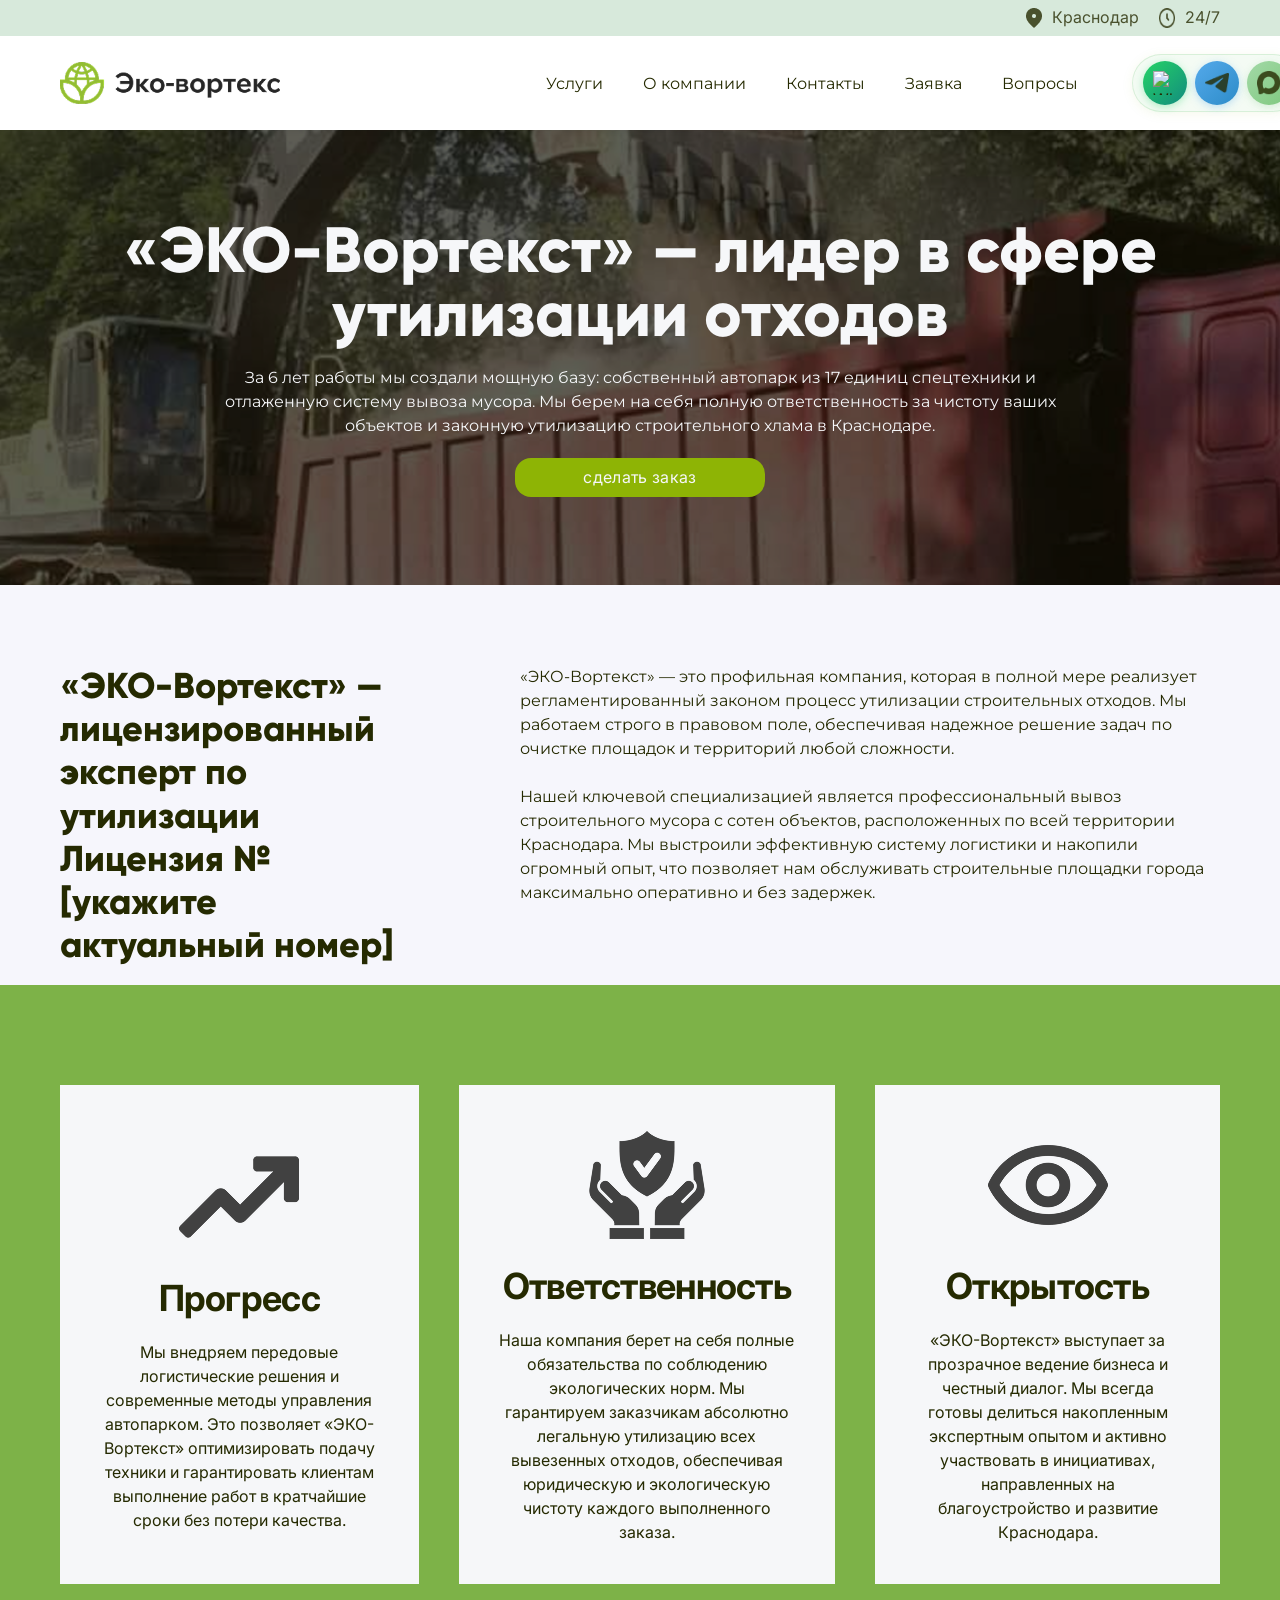
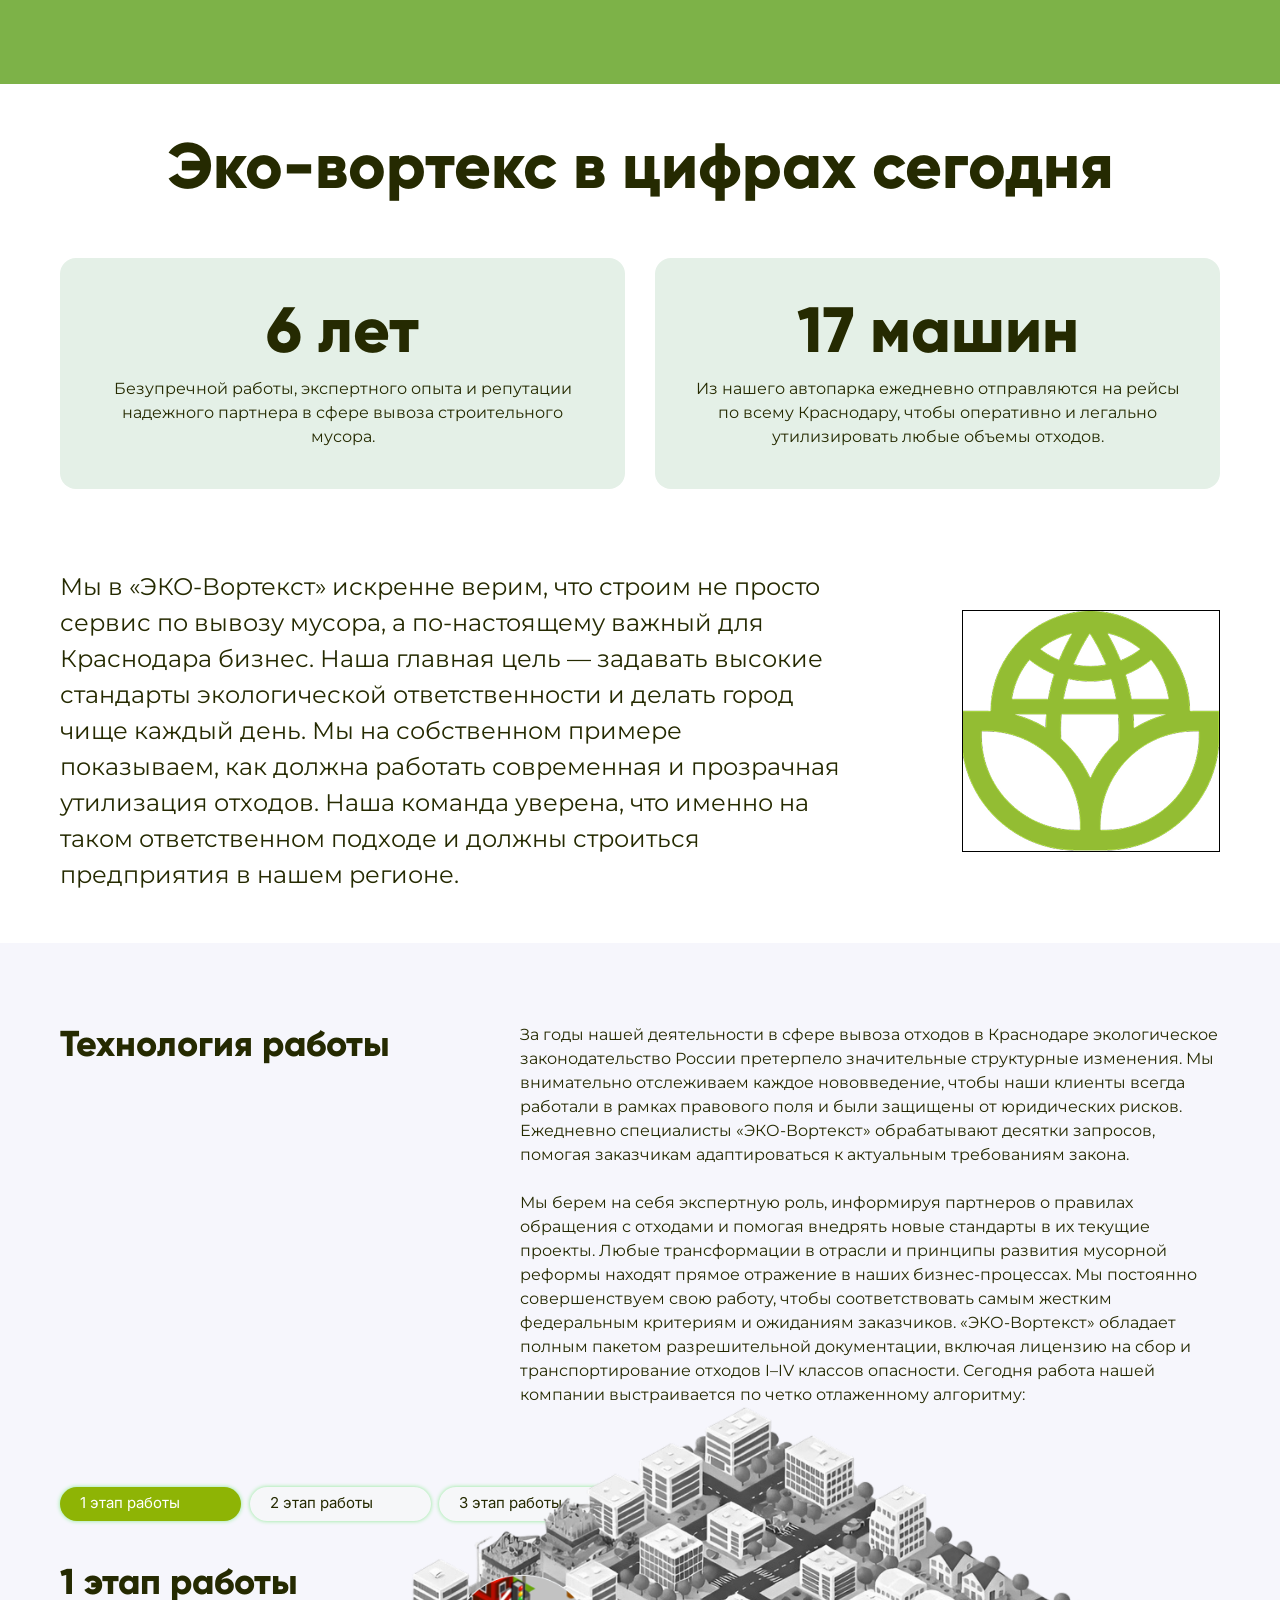
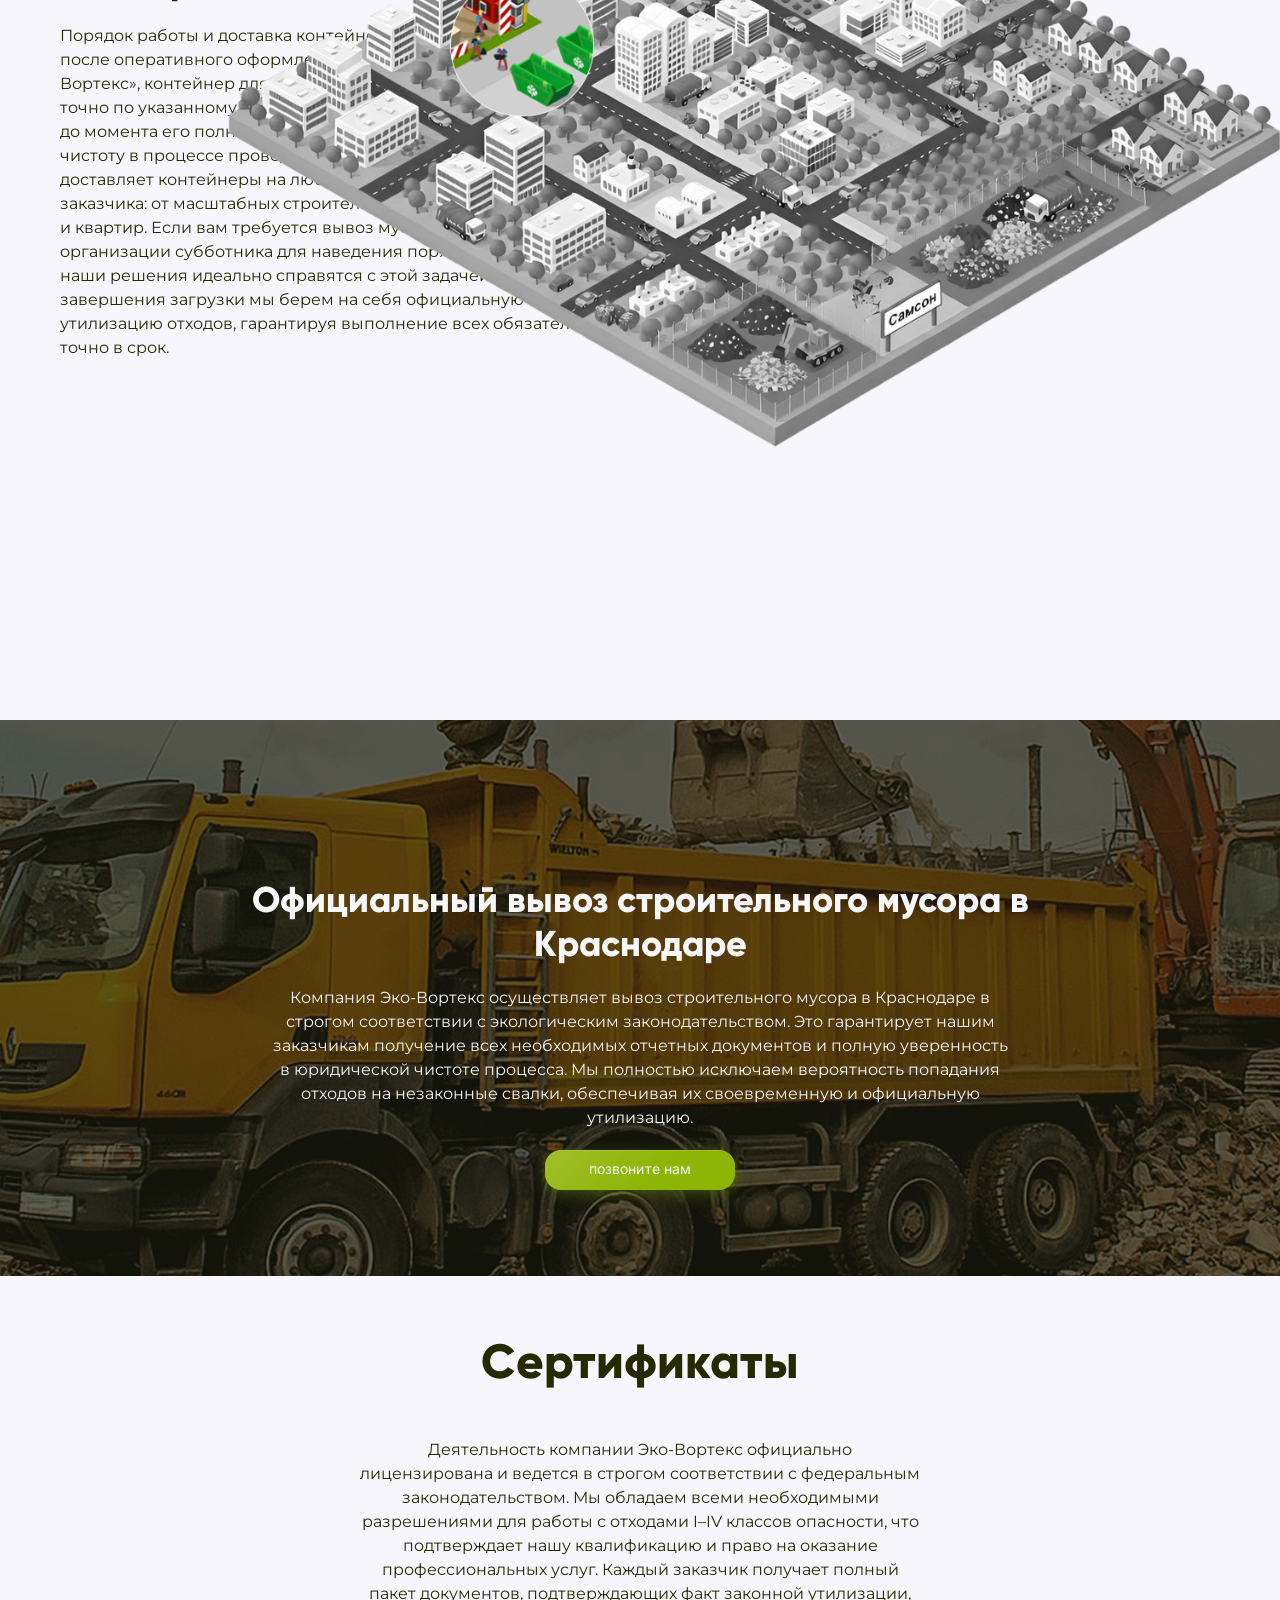
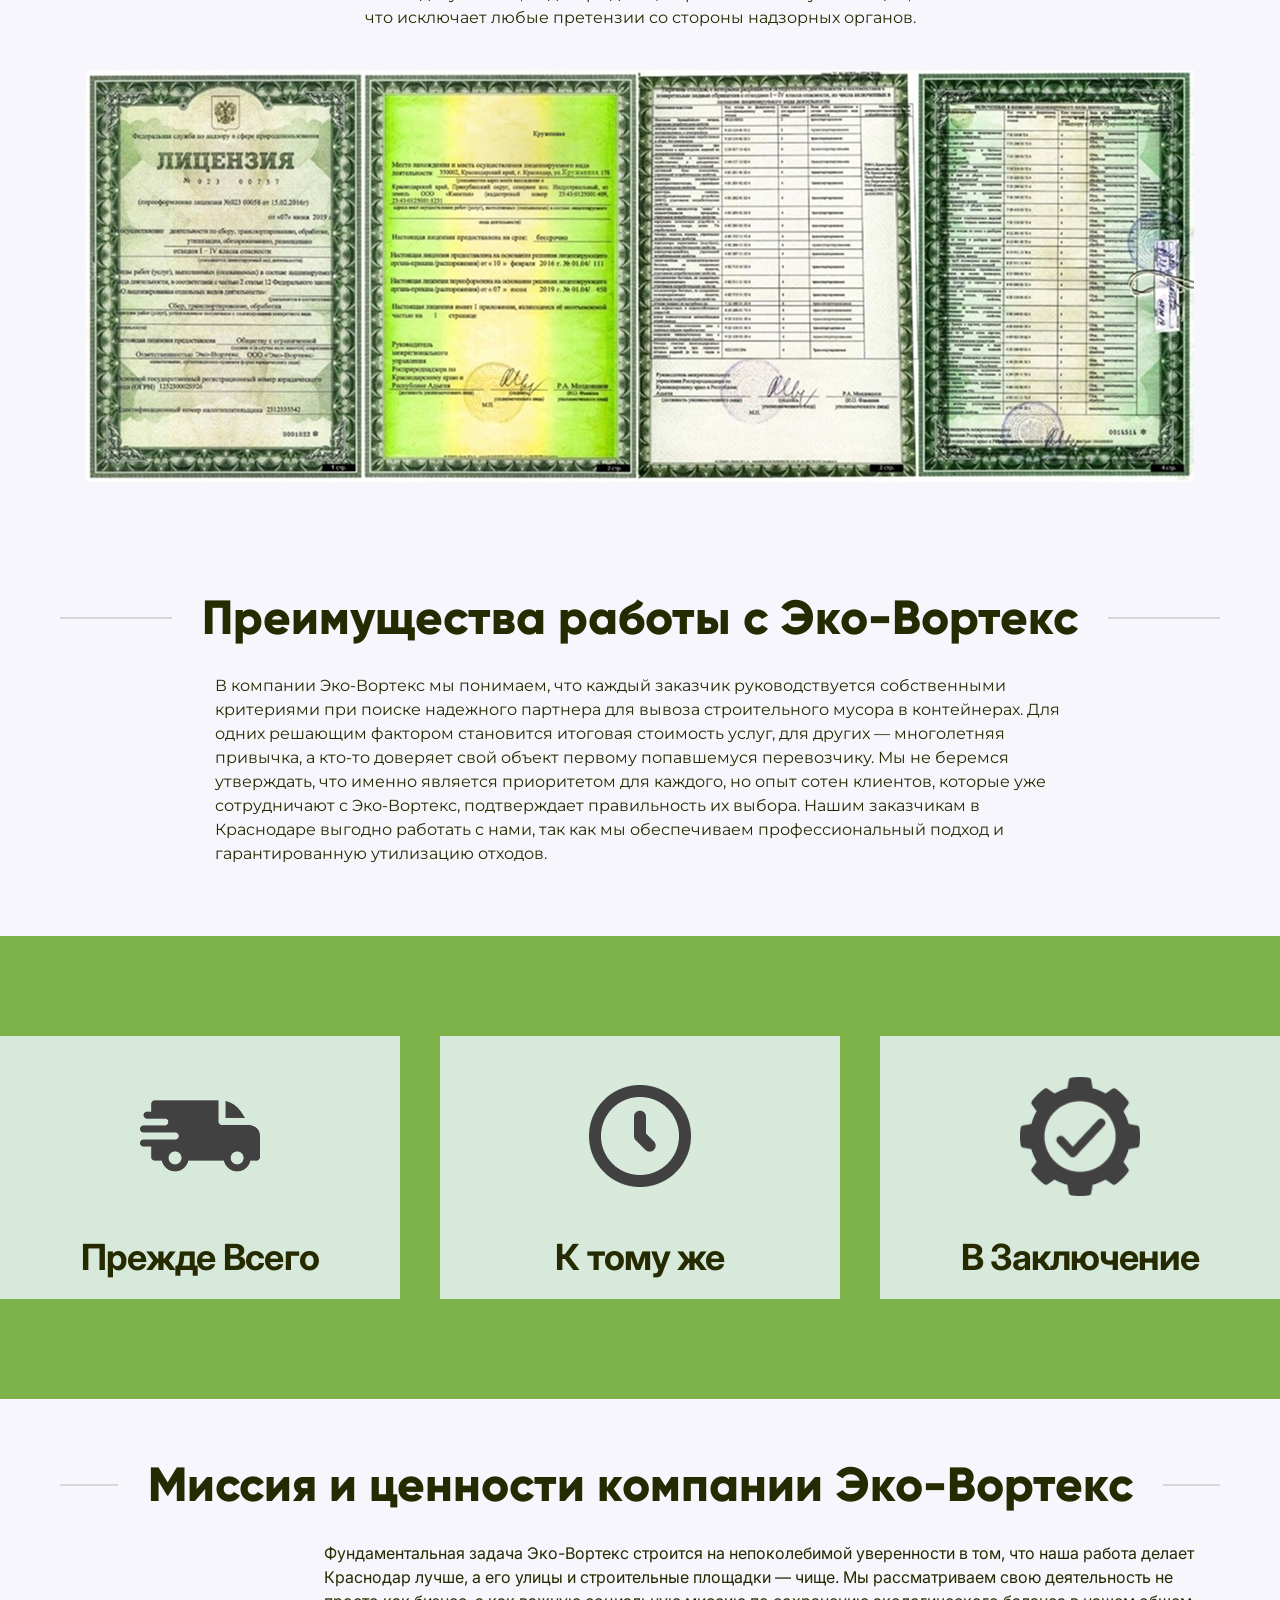
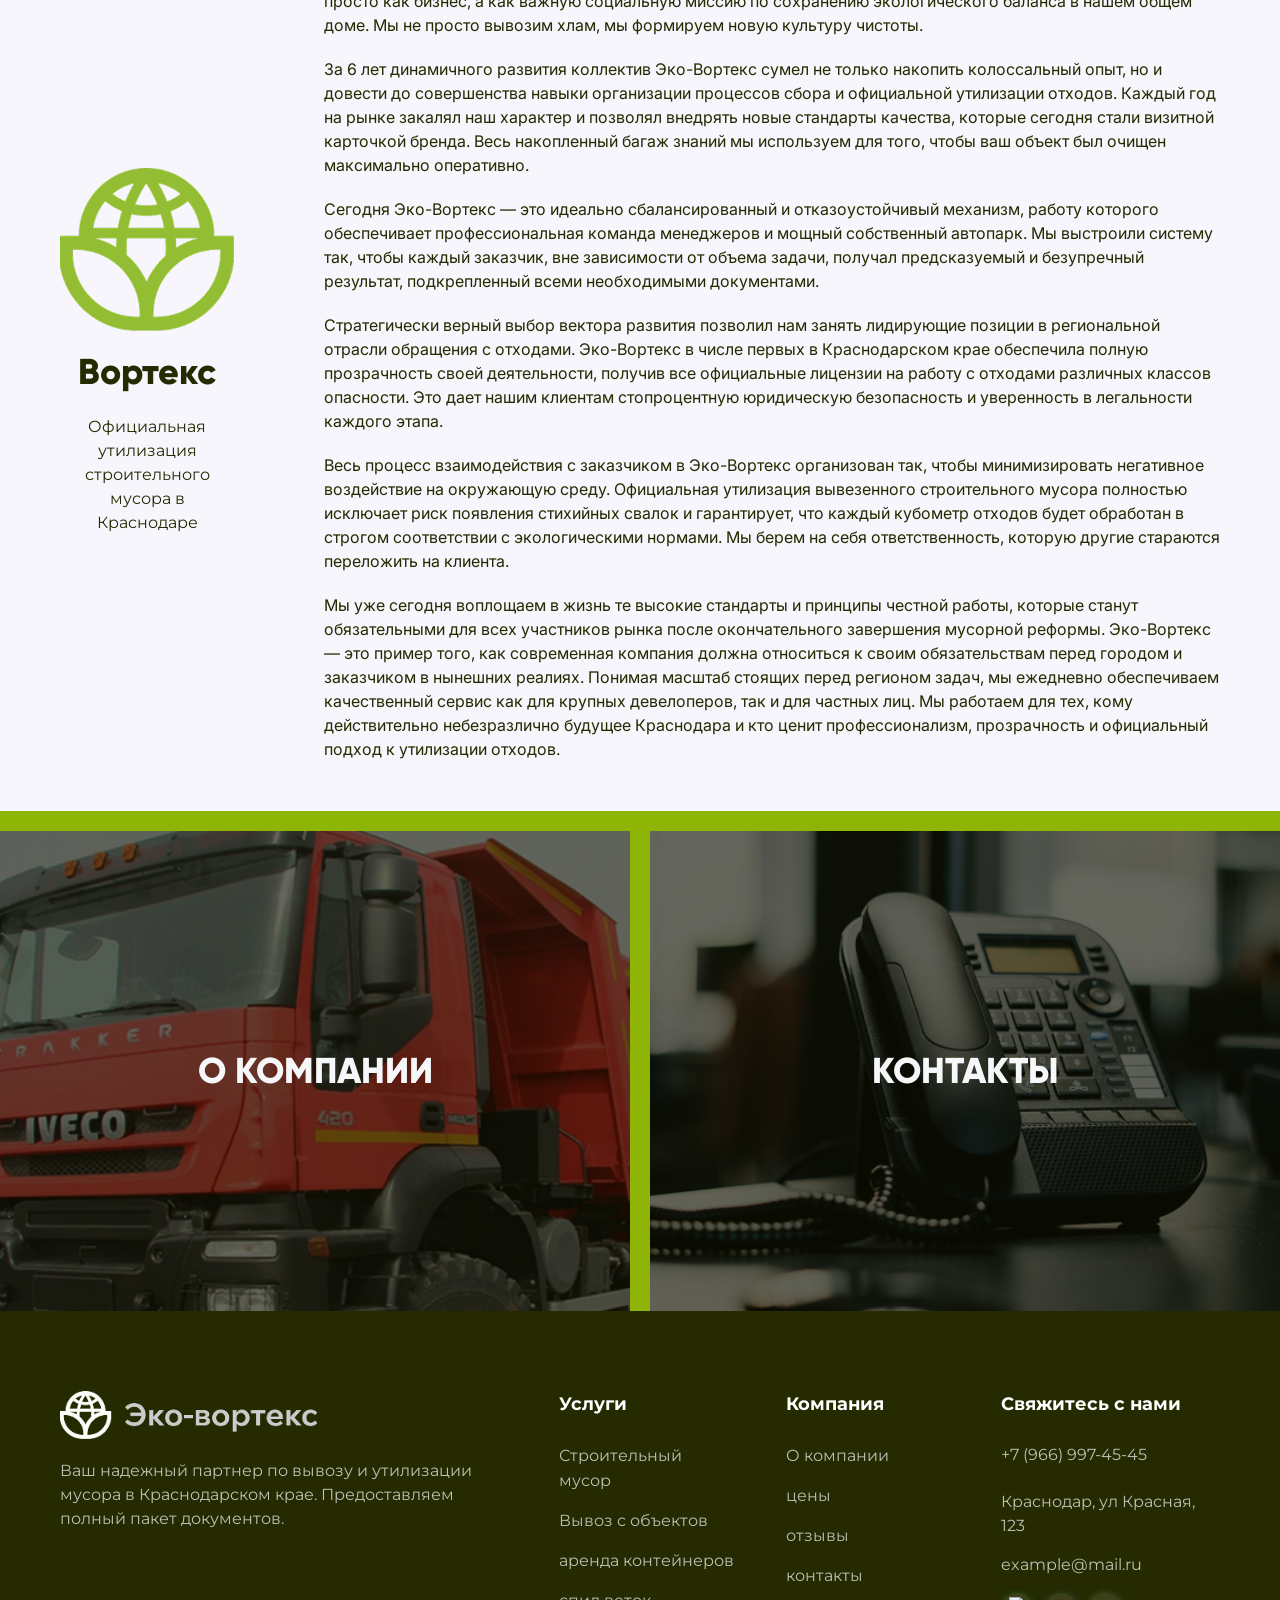
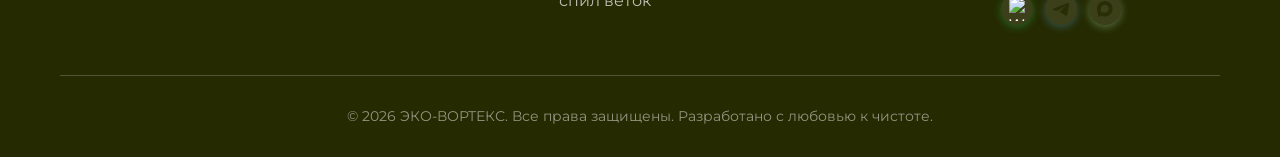
==== commit 93b1ce6d: "Site updates: SEO, Mobile UI, Sliders and FAQ fixes" ====
--- a/about.html
+++ b/about.html
@@ -5,7 +5,8 @@
     <meta charset="UTF-8">
     <meta name="viewport" content="width=device-width, initial-scale=1.0">
     <title>О компании Эко-Вортекс: легальная утилизация Краснодар</title>
-    <meta name="description" content="Узнайте больше о компании Эко-Вортекс. Мы осуществляем вывоз и утилизацию строительного мусора.">
+    <meta name="description"
+        content="Узнайте больше о компании Эко-Вортекс. Мы осуществляем вывоз и утилизацию строительного мусора.">
     <link rel="stylesheet" href="css/main.css">
     <script src="js/main.js" defer></script>
     <link rel="stylesheet" href="css/about.css">
@@ -53,7 +54,7 @@
             <div class="advantages_content">
                 <div class="advantages_card">
                     <div class="advantages_card_img_wrapper">
-                        <img src="/images\advantages\free-icon-rise-5405826 1.png" alt="" srcset=""
+                        <img src="images/advantages/free-icon-rise-5405826 1.png" alt="" srcset=""
                             class="advantages_card_img">
                     </div>
                     <div class="advantages_card_tittle">Прогресс </div>
@@ -63,7 +64,7 @@
                 </div>
                 <div class="advantages_card">
                     <div class="advantages_card_img_wrapper">
-                        <img src="/images/advantages/free-icon-rise-5405826 1-1.png" alt="" srcset=""
+                        <img src="images/advantages/free-icon-rise-5405826 1-1.png" alt="" srcset=""
                             class="advantages_card_img">
                     </div>
                     <div class="advantages_card_tittle">Ответственность</div>
@@ -73,7 +74,7 @@
                 </div>
                 <div class="advantages_card">
                     <div class="advantages_card_img_wrapper">
-                        <img src="/images\advantages\free-icon-rise-5405826 1-2.png" alt="" srcset=""
+                        <img src="images/advantages/free-icon-rise-5405826 1-2.png" alt="" srcset=""
                             class="advantages_card_img">
                     </div>
                     <div class="advantages_card_tittle">Открытость</div>
@@ -87,7 +88,7 @@
 
         </div>
     </section>
-    
+
     <section class="numbers">
         <div class="container">
             <h2 class="numbers__title">Эко-вортекс в цифрах сегодня</h2>
@@ -205,7 +206,7 @@
                     профессиональных услуг. Каждый заказчик получает полный пакет документов, подтверждающих факт
                     законной утилизации, что исключает любые претензии со стороны надзорных органов.</div>
                 <div class="ceritificates_img_wrapper">
-                    <img src="/images/certificates.png" alt="" srcset="" class="certificates_img">
+                    <img src="images/certificates.png" alt="" srcset="" class="certificates_img">
                 </div>
             </div>
         </div>
@@ -224,7 +225,7 @@
                     обеспечиваем профессиональный подход и гарантированную утилизацию отходов.
                 </div>
                 <div class="excellence_img_wrapper">
-                    <img src="/images/excellence.png" alt="" srcset="" class="excellence_img">
+                    <img src="images/excellence.png" alt="" srcset="" class="excellence_img">
                 </div>
             </div>
         </div>
@@ -330,7 +331,7 @@
                 <div class="about_links_text">о компании</div>
             </a>
             <div class="about_links_separator"></div>
-            <a href="contacts.html" class="about_links_item">
+            <a href="contact.html" class="about_links_item">
                 <img src="images/about_phone_img.png" alt="" class="about_links_img">
                 <div class="about_links_overlay"></div>
                 <div class="about_links_text">контакты</div>
--- a/css/main.css
+++ b/css/main.css
@@ -101,7 +101,7 @@
 }
 
 .hero_title {
-
+    text-align: center;
     max-width: 100%;
     font-family: var(--third-family);
     font-weight: 800;
@@ -198,6 +198,7 @@
 }
 
 .logo {
+    margin-right: 246px;
     display: flex;
     align-items: center;
     gap: 12px;
@@ -281,18 +282,23 @@
     flex-shrink: 0;
 }
 
+.messenger-icon--wa {
+    background: linear-gradient(135deg, #25d366 0%, #128c7e 100%);
+    box-shadow: 0 2px 8px rgba(37, 211, 102, 0.35);
+}
+
+.messenger-icon--tg {
+    background: linear-gradient(135deg, #54a9eb 0%, #2d8cc8 100%);
+    box-shadow: 0 2px 8px rgba(84, 169, 235, 0.35);
+}
+
 .messenger-icon--max {
     background: linear-gradient(135deg, #a3d9a7 0%, #7ec87e 100%);
     box-shadow: 0 2px 8px rgba(163, 217, 167, 0.4);
 }
 
-.messenger-icon--tg {
-    background: linear-gradient(135deg, #54a9eb 0%, #2d8cc8 100%);
-    box-shadow: 0 2px 8px rgba(84, 169, 235, 0.35);
-}
-
 /* Legacy messenger-icon без модификатора (mobile nav) */
-.messenger-icon:not(.messenger-icon--max):not(.messenger-icon--tg) {
+.messenger-icon:not(.messenger-icon--max):not(.messenger-icon--tg):not(.messenger-icon--wa) {
     background: var(--brand-green-messenger);
     padding: 10px;
 }
@@ -3308,6 +3314,14 @@
 
 /* === ≤768px: mobile layout === */
 @media (max-width: 768px) {
+    .logo {
+        margin-right: 0;
+        display: flex;
+        align-items: center;
+        gap: 12px;
+        flex-shrink: 0;
+    }
+
     .container {
         margin: 0 20px;
     }
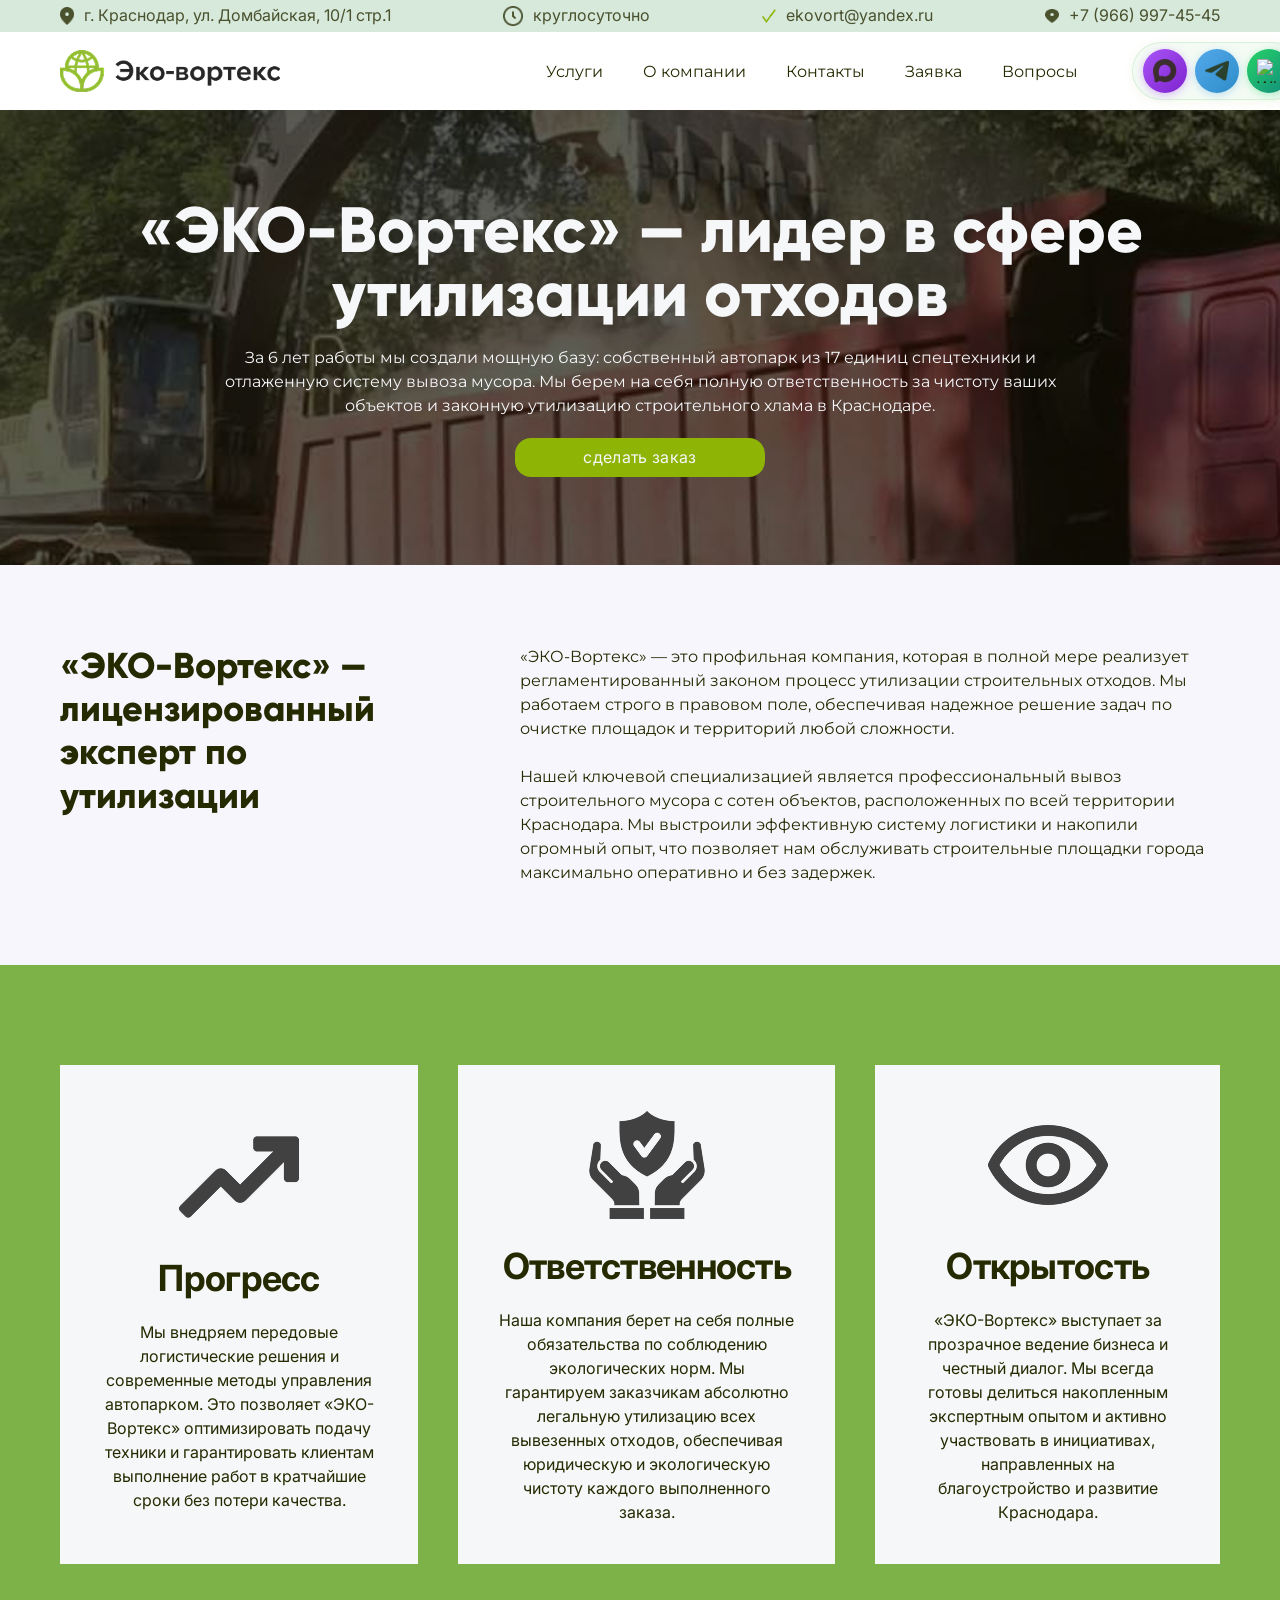
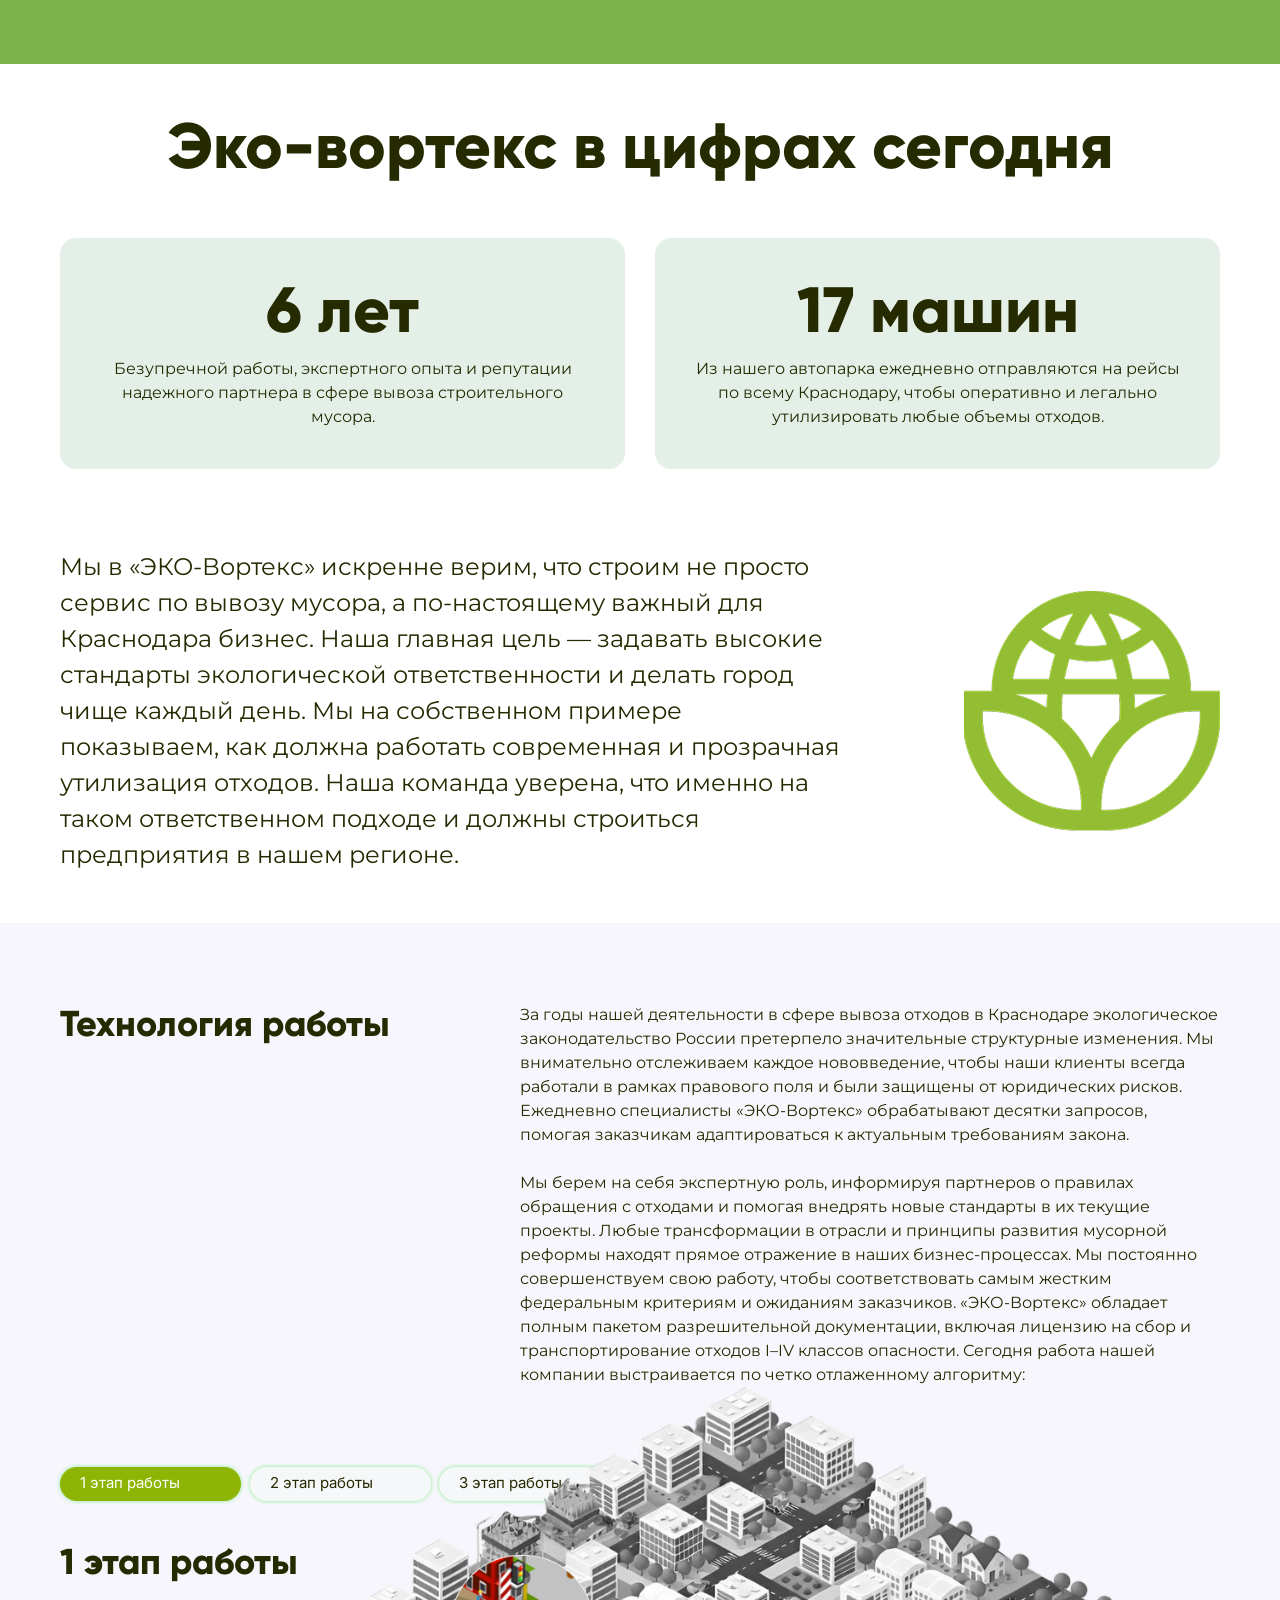
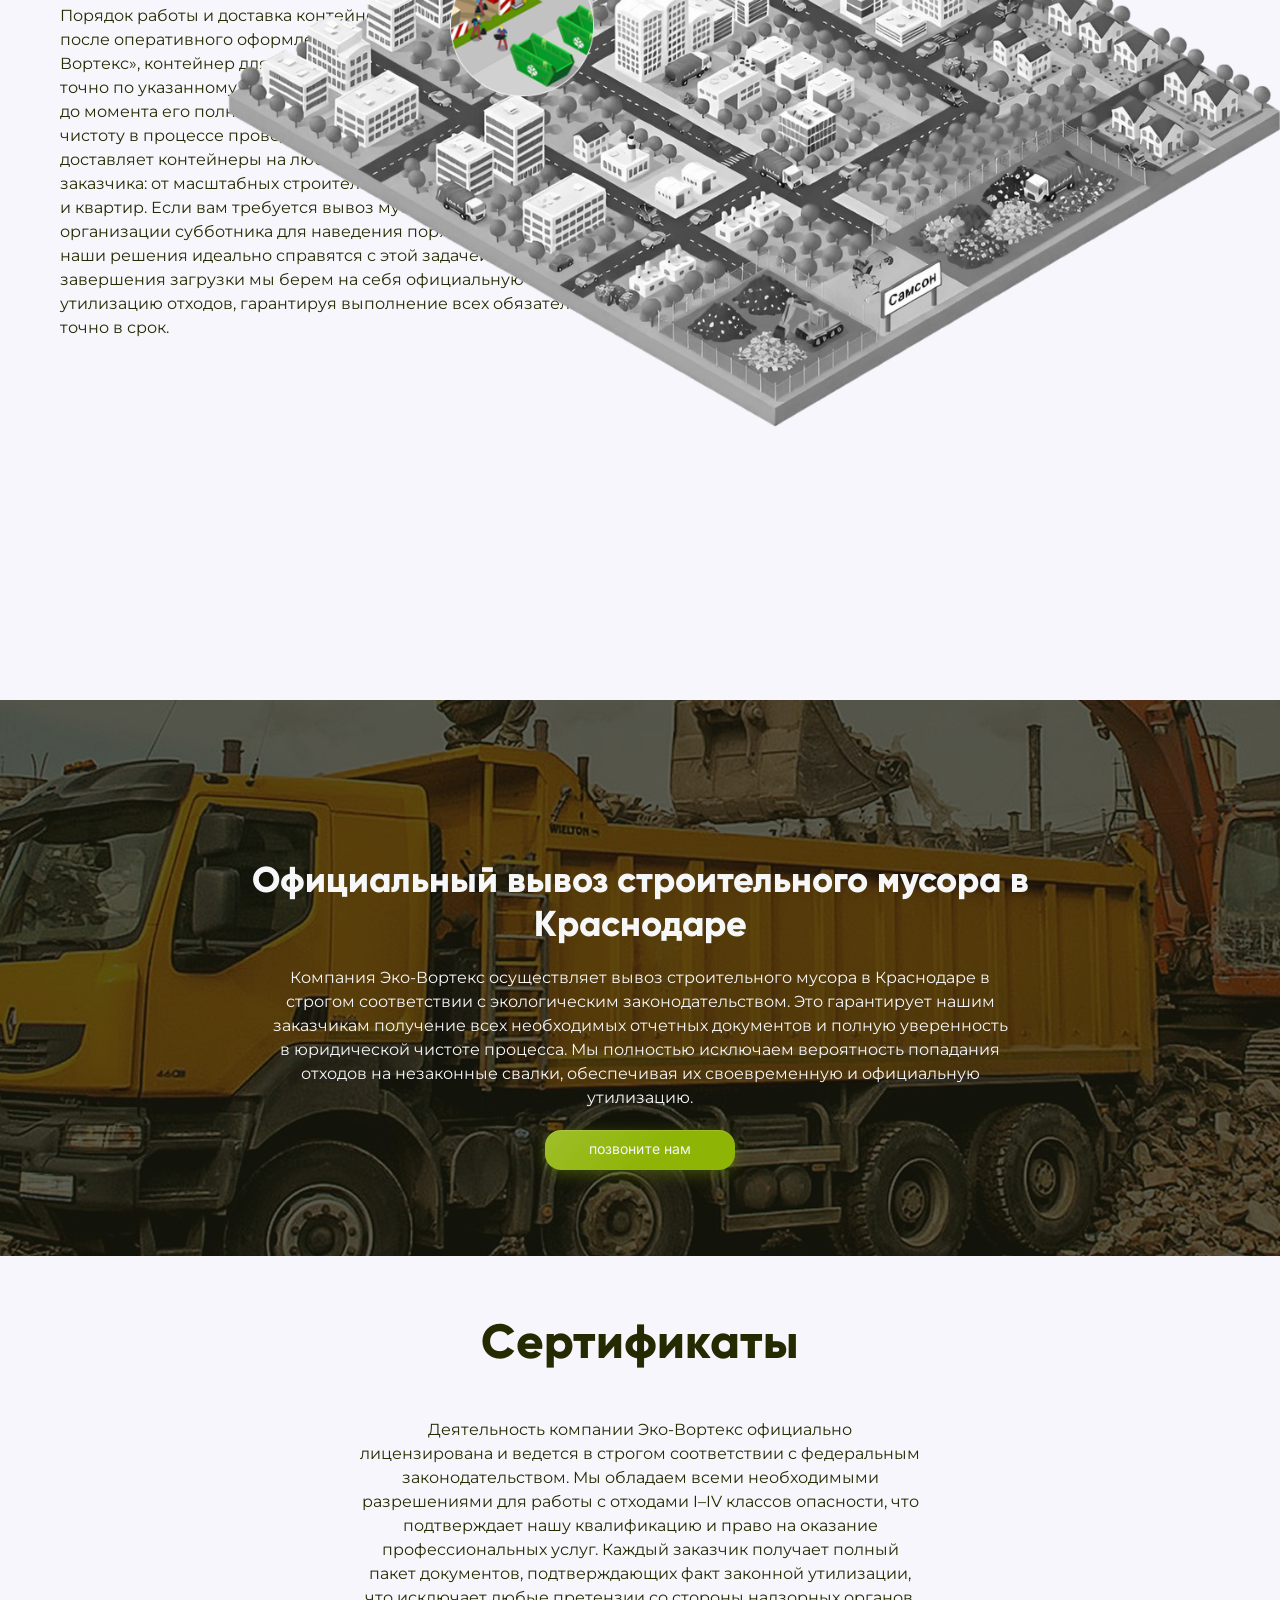
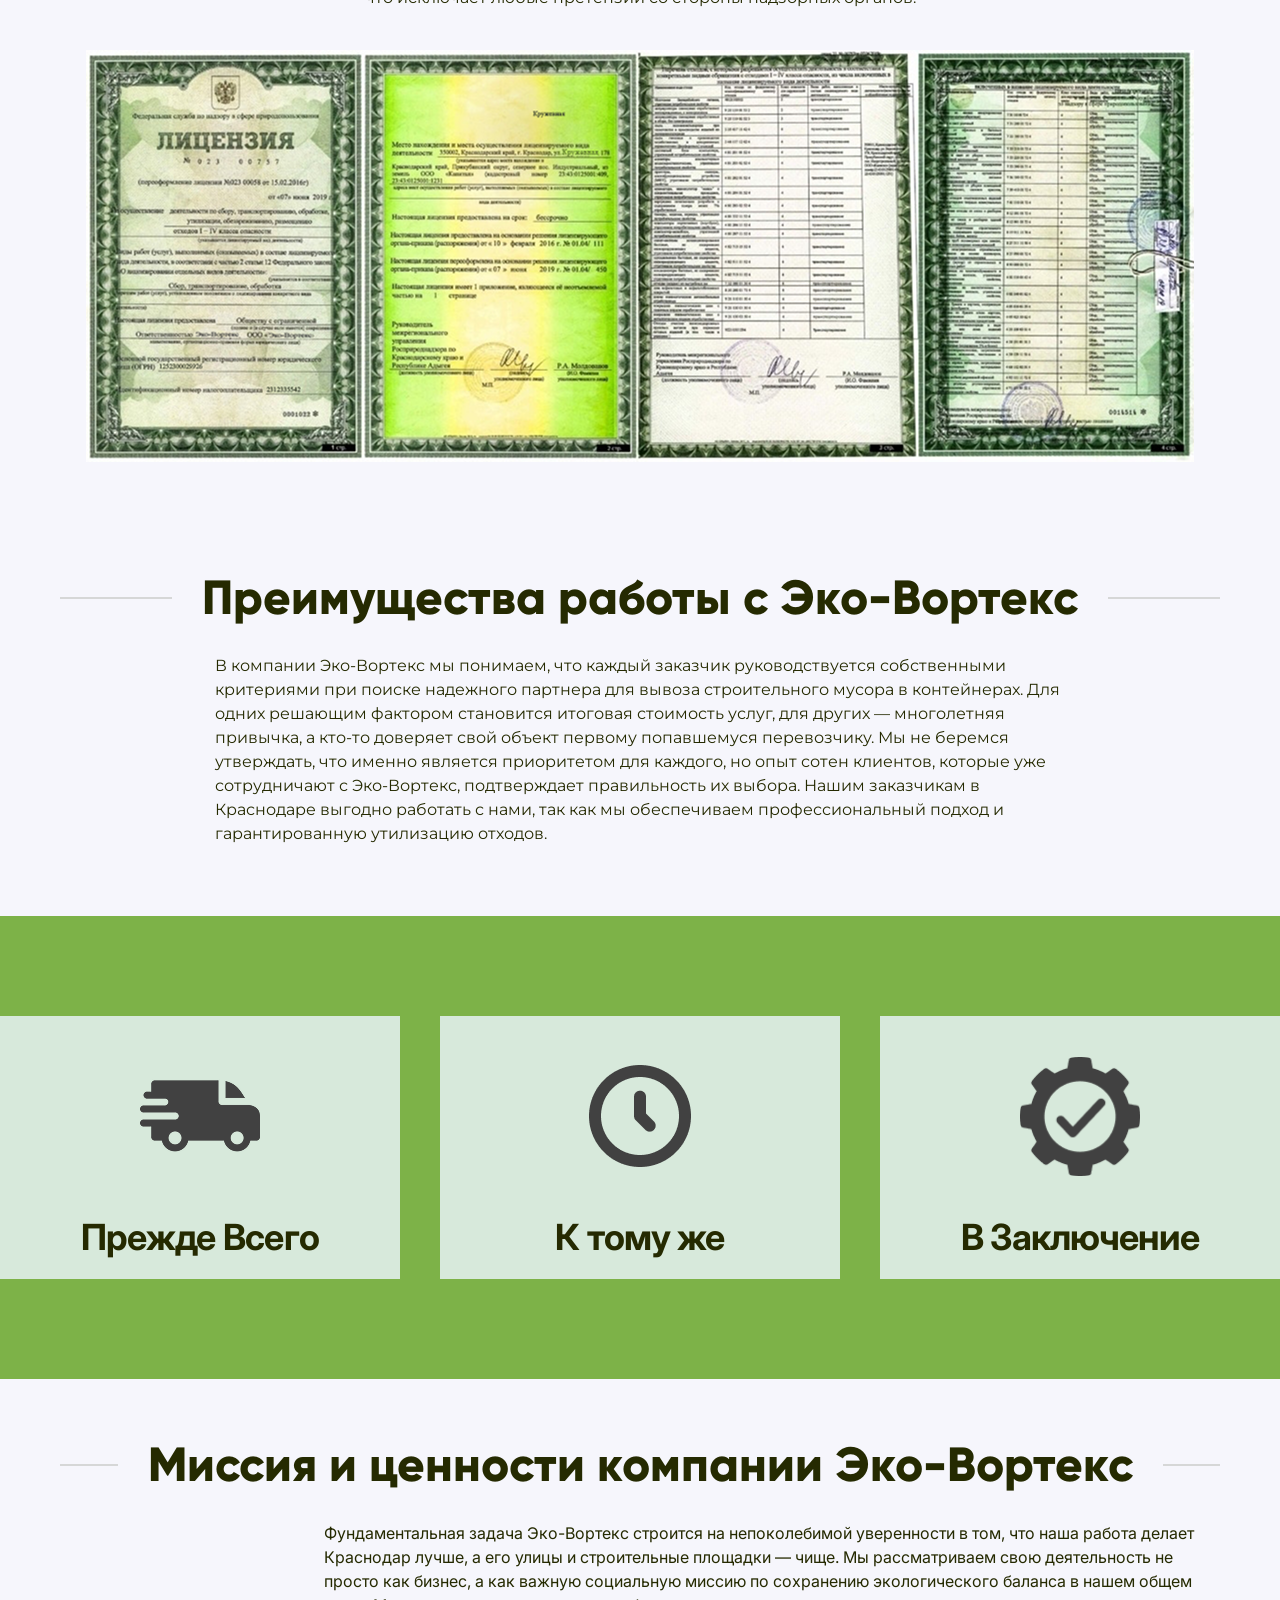
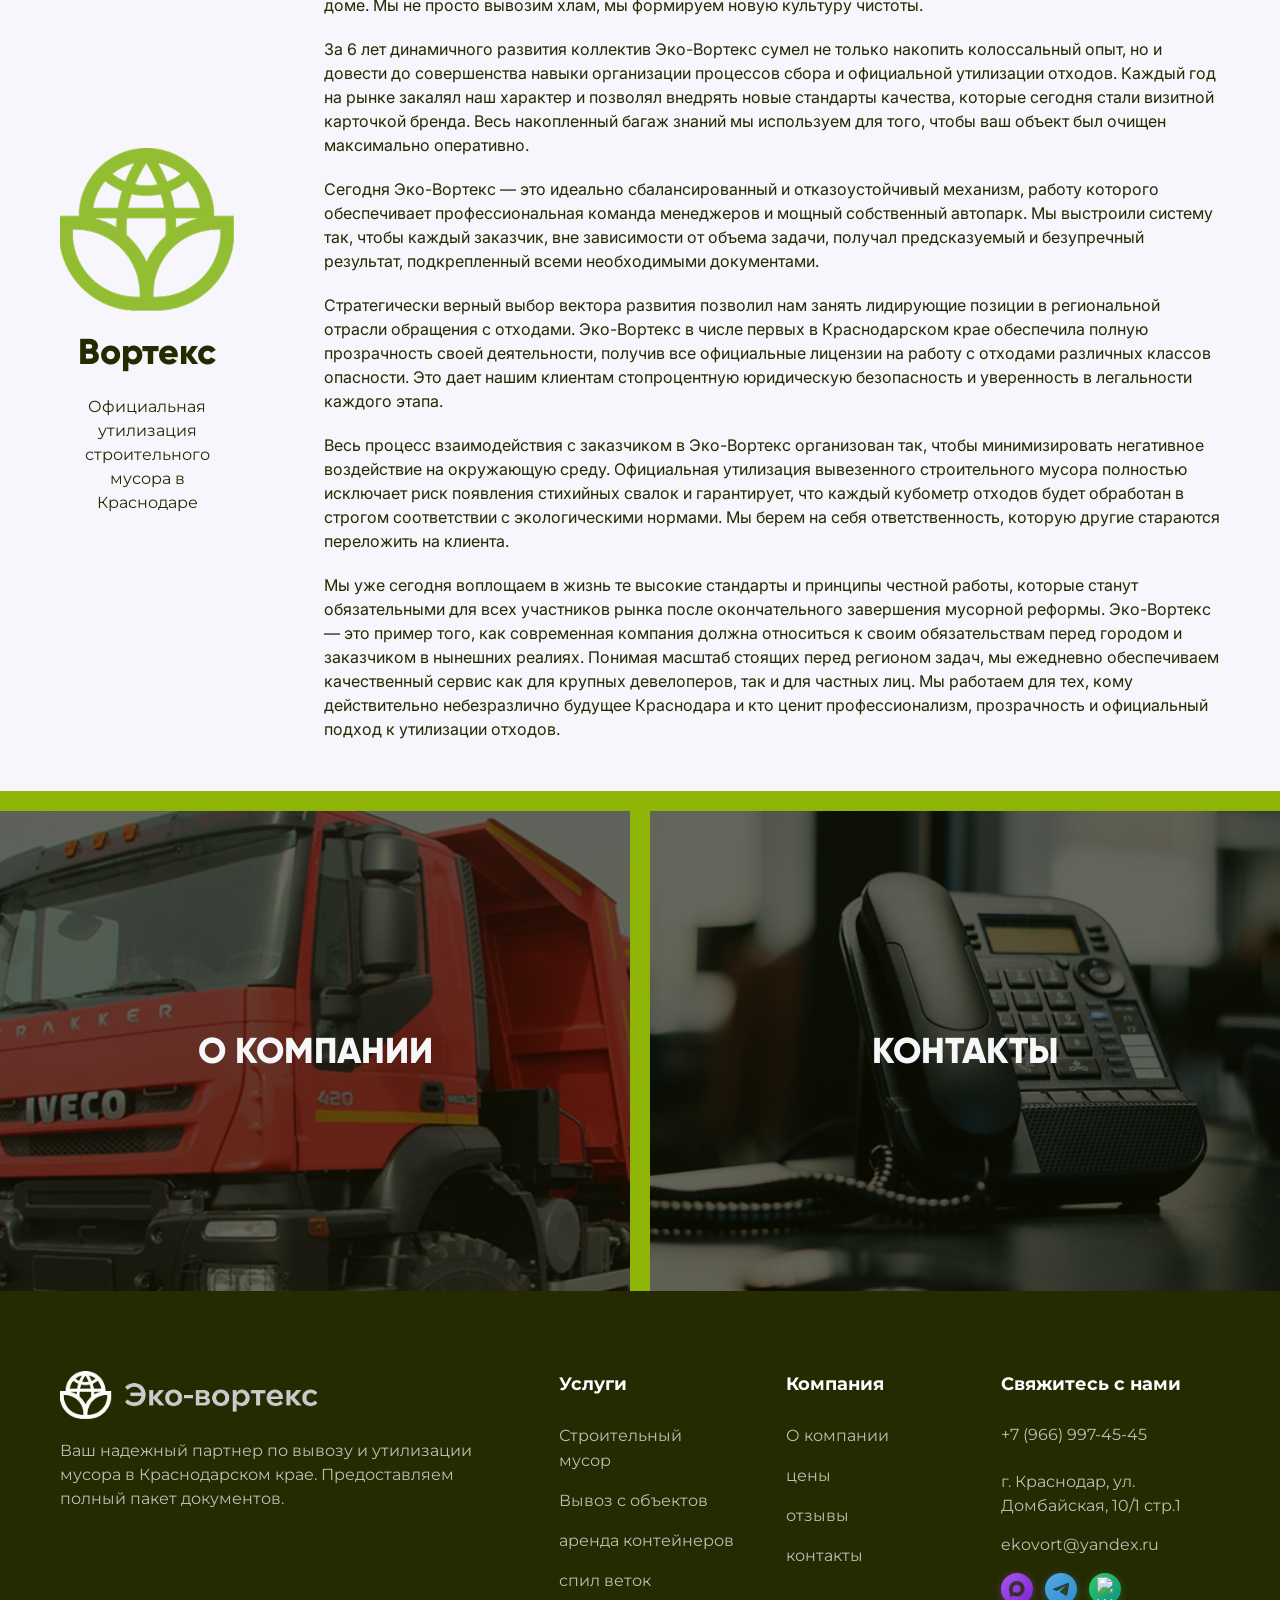
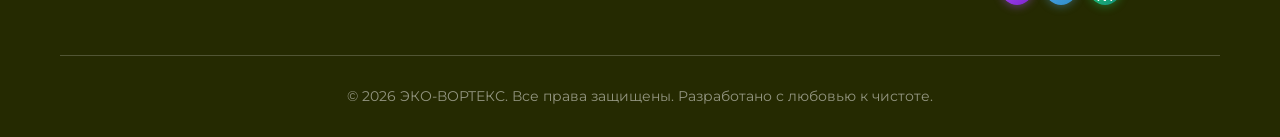
==== commit 94735e0a: "Fix: parallax centering, about page tabs and modal triggers" ====
--- a/about.html
+++ b/about.html
@@ -8,17 +8,17 @@
     <meta name="description"
         content="Узнайте больше о компании Эко-Вортекс. Мы осуществляем вывоз и утилизацию строительного мусора.">
     <link rel="stylesheet" href="css/main.css">
-    <script src="js/main.js" defer></script>
     <link rel="stylesheet" href="css/about.css">
     <link rel="stylesheet" href="css/premium-glow.css">
 </head>
 
 <body>
     <div id="header-placeholder"></div>
+    <div id="modal-placeholder"></div>
     <section class="about premium-glow">
         <div class="container">
             <div class="about_content">
-                <div class="hero_title">«ЭКО-Вортекст» — лидер в сфере утилизации отходов</div>
+                <div class="hero_title">«ЭКО-Вортекс» — лидер в сфере утилизации отходов</div>
                 <div class="hero_desk">За 6 лет работы мы создали мощную базу: собственный автопарк из 17 единиц
                     спецтехники и отлаженную систему вывоза мусора. Мы берем на себя полную ответственность за чистоту
                     ваших объектов и законную утилизацию строительного хлама в Краснодаре.</div>
@@ -31,10 +31,9 @@
         <div class="container">
             <div class="under_about_content">
 
-                <div class="under_about_tittle">«ЭКО-Вортекст» — лицензированный эксперт по утилизации Лицензия №
-                    [укажите актуальный номер]</div>
+                <div class="under_about_tittle">«ЭКО-Вортекс» — лицензированный эксперт по утилизации</div>
                 <div class="under_about_desk">
-                    <div class="under_about_desk1">«ЭКО-Вортекст» — это профильная компания, которая в полной мере
+                    <div class="under_about_desk1">«ЭКО-Вортекс» — это профильная компания, которая в полной мере
                         реализует регламентированный законом процесс утилизации строительных отходов. Мы работаем строго
                         в правовом поле, обеспечивая надежное решение задач по очистке площадок и территорий любой
                         сложности.</div>
@@ -59,7 +58,7 @@
                     </div>
                     <div class="advantages_card_tittle">Прогресс </div>
                     <div class="advantages_card_desk">Мы внедряем передовые логистические решения и современные методы
-                        управления автопарком. Это позволяет «ЭКО-Вортекст» оптимизировать подачу техники и
+                        управления автопарком. Это позволяет «ЭКО-Вортекс» оптимизировать подачу техники и
                         гарантировать клиентам выполнение работ в кратчайшие сроки без потери качества.</div>
                 </div>
                 <div class="advantages_card">
@@ -78,7 +77,7 @@
                             class="advantages_card_img">
                     </div>
                     <div class="advantages_card_tittle">Открытость</div>
-                    <div class="advantages_card_desk">«ЭКО-Вортекст» выступает за прозрачное ведение бизнеса и честный
+                    <div class="advantages_card_desk">«ЭКО-Вортекс» выступает за прозрачное ведение бизнеса и честный
                         диалог. Мы всегда готовы делиться накопленным экспертным опытом и активно участвовать в
                         инициативах, направленных на благоустройство и развитие Краснодара.
                     </div>
@@ -107,7 +106,7 @@
 
             <div class="numbers__info">
                 <p class="numbers__info-text">
-                    Мы в «ЭКО-Вортекст» искренне верим, что строим не просто сервис по вывозу мусора, а
+                    Мы в «ЭКО-Вортекс» искренне верим, что строим не просто сервис по вывозу мусора, а
                     по-настоящему важный для Краснодара бизнес. Наша главная цель — задавать высокие стандарты
                     экологической ответственности и делать город чище каждый день. Мы на собственном примере
                     показываем, как должна работать современная и прозрачная утилизация отходов. Наша команда
@@ -130,14 +129,14 @@
                     <div class="technology under_about_desk1">За годы нашей деятельности в сфере вывоза отходов в
                         Краснодаре экологическое законодательство России претерпело значительные структурные изменения.
                         Мы внимательно отслеживаем каждое нововведение, чтобы наши клиенты всегда работали в рамках
-                        правового поля и были защищены от юридических рисков. Ежедневно специалисты «ЭКО-Вортекст»
+                        правового поля и были защищены от юридических рисков. Ежедневно специалисты «ЭКО-Вортекс»
                         обрабатывают десятки запросов, помогая заказчикам адаптироваться к актуальным требованиям
                         закона. </div>
                     <div class="technology under_about_desk2"> Мы берем на себя экспертную роль, информируя партнеров о
                         правилах обращения с отходами и помогая внедрять новые стандарты в их текущие проекты. Любые
                         трансформации в отрасли и принципы развития мусорной реформы находят прямое отражение в наших
                         бизнес-процессах. Мы постоянно совершенствуем свою работу, чтобы соответствовать самым жестким
-                        федеральным критериям и ожиданиям заказчиков. «ЭКО-Вортекст» обладает полным пакетом
+                        федеральным критериям и ожиданиям заказчиков. «ЭКО-Вортекс» обладает полным пакетом
                         разрешительной документации, включая лицензию на сбор и транспортирование отходов I–IV классов
                         опасности. Сегодня работа нашей компании выстраивается по четко отлаженному алгоритму:</div>
                 </div>
@@ -149,9 +148,21 @@
         <div class="container">
             <div class="works_steps_content">
                 <div class="works_steps_header">
-                    <div class="steps_header_btn steps_header_btn_active" data-step="1">1 этап работы</div>
-                    <div class="steps_header_btn" data-step="2">2 этап работы</div>
-                    <div class="steps_header_btn" data-step="3">3 этап работы</div>
+                    <div class="steps_header_btn steps_header_btn_active" 
+                         data-step="1" 
+                         data-title="1 этап работы" 
+                         data-desc="Порядок работы и доставка контейнеров На начальном этапе, после оперативного оформления заказа через менеджера «Эко-Вортекс», контейнер для строительного мусора доставляется точно по указанному адресу. Бункер остается на вашем объекте до момента его полного наполнения, обеспечивая удобство и чистоту в процессе проведения работ."
+                         data-img="images/works_steps1.png">1 этап работы</div>
+                    <div class="steps_header_btn" 
+                         data-step="2" 
+                         data-title="2 этап работы" 
+                         data-desc="Загрузка и наполнение контейнера. Вы можете загружать мусор самостоятельно или заказать услуги наших грузчиков. Мы принимаем любые виды строительных отходов: бетон, кирпич, дерево, грунт и старую мебель. Контейнер спроектирован так, что загрузка возможна как вручную, так и с помощью спецтехники."
+                         data-img="images/works_steps2.png">2 этап работы</div>
+                    <div class="steps_header_btn" 
+                         data-step="3" 
+                         data-title="3 этап работы" 
+                         data-desc="Вывоз и официальная утилизация. После наполнения бункера наш ломовоз или мусоровоз забирает его в кратчайшие сроки (обычно в течение 2 часов). Мусор транспортируется на лицензированный полигон для дальнейшей сортировки и переработки. Вы получаете все закрывающие документы."
+                         data-img="images/works_steps3.png">3 этап работы</div>
                 </div>
 
                 <div class="works_steps_body">
@@ -340,6 +351,8 @@
     </section>
 
     <div id="footer-placeholder"></div>
+    <script src="js/main.js"></script>
+    <script src="js/slider.js"></script>
     <script src="js/premium-glow.js"></script>
 </body>
 
--- a/css/main.css
+++ b/css/main.css
@@ -132,18 +132,25 @@
 .header {
     max-width: 100%;
     background: #fff;
-    box-shadow: 0 2px 5px rgba(0, 0, 0, 0.05);
-    position: sticky;
+    box-shadow: 0 4px 20px rgba(0, 0, 0, 0.08);
+    position: fixed;
     top: 0;
+    left: 0;
+    right: 0;
     z-index: 1000;
+}
+
+body {
+    padding-top: 110px;
+    /* Offset for fixed header */
 }
 
 .header__top {
     background-color: var(--brand-green-light);
-    padding: 8px 0;
-    font-size: 14px;
+    padding: 6px 0;
+    font-size: 13px;
     font-family: var(--font-family);
-    color: var(--text-gray);
+    color: var(--brand-dark);
 }
 
 .container {
@@ -159,8 +166,19 @@
 
 .header__top-info {
     display: flex;
-    gap: 20px;
-    margin-left: auto;
+    justify-content: space-between;
+    width: 100%;
+    gap: 15px;
+}
+
+.header__top-phone {
+    font-weight: 700;
+}
+
+@media (max-width: 991px) {
+    .header__top {
+        display: none;
+    }
 }
 
 .info-item {
@@ -177,16 +195,18 @@
 }
 
 .info-item img {
-    width: 16px;
+    width: 20px;
     height: 20px;
 }
 
-.info-item img[alt="clock"] {
-    width: 20px;
-}
+.info-item img[src*="map.png"] {
+    width: 14px;
+    height: 18px;
+}
+
 
 .header__main {
-    padding: 18px 0;
+    padding: 10px 0;
     height: auto;
 }
 
@@ -293,8 +313,8 @@
 }
 
 .messenger-icon--max {
-    background: linear-gradient(135deg, #a3d9a7 0%, #7ec87e 100%);
-    box-shadow: 0 2px 8px rgba(163, 217, 167, 0.4);
+    background: linear-gradient(135deg, #a855f7 0%, #7e22ce 100%);
+    box-shadow: 0 2px 8px rgba(168, 85, 247, 0.4);
 }
 
 /* Legacy messenger-icon без модификатора (mobile nav) */
@@ -1027,7 +1047,6 @@
 }
 
 .numbers__info-img img {
-    border: 1px solid #000;
     max-width: 420px;
     max-height: 393px;
 }
@@ -4368,4 +4387,907 @@
 
 .mobile-nav__messenger-group .messenger-icon:active {
     transform: scale(0.95);
+}
+
+
+/* ============================================================
+   NEW SECTIONS — What We Do
+   ============================================================ */
+.section-header {
+    text-align: center;
+    max-width: 760px;
+    margin: 0 auto 56px;
+}
+
+.section-title {
+    font-size: clamp(28px, 4.5vw, 44px);
+    font-weight: 700;
+    color: #1a1a1a;
+    margin-bottom: 16px;
+    line-height: 1.2;
+}
+
+.section-desc {
+    font-size: 17px;
+    color: #777;
+    line-height: 1.7;
+}
+
+.what-we-do {
+    padding: 80px 0;
+    background: #fff;
+}
+
+.for-whom-cards {
+    display: grid;
+    grid-template-columns: repeat(4, 1fr);
+    gap: 20px;
+}
+
+.for-whom-card {
+    background: #f7f7f5;
+    padding: 36px 28px;
+    border-radius: 18px;
+    transition: all 0.3s ease;
+    border: 1.5px solid transparent;
+}
+
+.for-whom-card:hover {
+    transform: translateY(-6px);
+    background: #fff;
+    border-color: #d4d9a0;
+    box-shadow: 0 16px 36px rgba(37, 42, 1, 0.07);
+}
+
+.for-whom-icon {
+    margin-bottom: 22px;
+}
+
+.for-whom-icon img {
+    height: 52px;
+    filter: grayscale(1) brightness(0.6);
+    transition: 0.3s;
+}
+
+.for-whom-card:hover .for-whom-icon img {
+    filter: grayscale(0) brightness(1);
+}
+
+.for-whom-card h3 {
+    font-size: 20px;
+    font-weight: 700;
+    margin-bottom: 12px;
+    color: #1a1a1a;
+}
+
+.for-whom-card p {
+    color: #888;
+    line-height: 1.55;
+    font-size: 15px;
+}
+
+/* ============================================================
+   ADVANTAGES — Redesigned (list style, minimal & elegant)
+   ============================================================ */
+.advantages-vortex {
+    padding: 80px 0;
+    background: #17190a;
+    color: #fff;
+    overflow: hidden;
+}
+
+.adv-header {
+    margin-bottom: 56px;
+}
+
+.adv-eyebrow {
+    display: inline-block;
+    font-size: 12px;
+    font-weight: 600;
+    letter-spacing: 0.12em;
+    text-transform: uppercase;
+    color: #a8b840;
+    margin-bottom: 14px;
+}
+
+.adv-title {
+    font-size: clamp(30px, 4vw, 48px);
+    font-weight: 700;
+    color: #fff;
+    line-height: 1.15;
+}
+
+.adv-list {
+    display: grid;
+    grid-template-columns: 1fr 1fr;
+    gap: 0;
+}
+
+.adv-item {
+    display: flex;
+    align-items: flex-start;
+    gap: 20px;
+    padding: 28px 32px;
+    border-top: 1px solid rgba(255, 255, 255, 0.07);
+    transition: background 0.25s;
+}
+
+.adv-item:nth-child(odd) {
+    border-right: 1px solid rgba(255, 255, 255, 0.07);
+}
+
+.adv-item:hover {
+    background: rgba(255, 255, 255, 0.03);
+}
+
+.adv-item__icon {
+    flex-shrink: 0;
+    width: 44px;
+    height: 44px;
+    border-radius: 50%;
+    border: 1px solid rgba(168, 184, 64, 0.4);
+    display: flex;
+    align-items: center;
+    justify-content: center;
+    color: #a8b840;
+    transition: all 0.25s;
+}
+
+.adv-item:hover .adv-item__icon {
+    background: rgba(168, 184, 64, 0.1);
+    border-color: #a8b840;
+}
+
+.adv-item__body h3 {
+    font-size: 17px;
+    font-weight: 600;
+    color: #fff;
+    margin-bottom: 6px;
+}
+
+.adv-item__body p {
+    font-size: 14px;
+    color: rgba(255, 255, 255, 0.5);
+    line-height: 1.55;
+    margin: 0;
+}
+
+/* ============================================================
+   REAL CASES — Redesigned
+   ============================================================ */
+.real-cases {
+    padding: 100px 0;
+    background: #ffffff; /* Чистый белый фон */
+}
+
+.real-cases .section-title {
+    color: #1a1a1a;
+    text-align: center;
+    margin-bottom: 50px;
+    font-size: 32px;
+}
+
+.case-card {
+    display: grid;
+    grid-template-columns: 1.1fr 0.9fr;
+    background: #fff;
+    border-radius: 32px;
+    overflow: hidden;
+    border: 1px solid rgba(0, 0, 0, 0.05); /* Тонкая граница вместо тени */
+    box-shadow: 0 15px 50px rgba(0, 0, 0, 0.03);
+}
+
+.case-card__img {
+    height: 500px;
+}
+
+.case-card__img img {
+    width: 100%;
+    height: 100%;
+    object-fit: cover;
+    display: block;
+}
+
+.case-card__badge {
+    position: absolute;
+    top: 20px;
+    left: 20px;
+    background: #a8b840;
+    color: #111;
+    font-size: 12px;
+    font-weight: 700;
+    letter-spacing: 0.06em;
+    text-transform: uppercase;
+    padding: 6px 14px;
+    border-radius: 100px;
+}
+
+.case-card__content {
+    padding: 56px 52px;
+    display: flex;
+    flex-direction: column;
+    justify-content: center;
+    gap: 20px;
+}
+
+.case-tag {
+    font-size: 12px;
+    font-weight: 600;
+    letter-spacing: 0.1em;
+    text-transform: uppercase;
+    color: #a8b840;
+}
+
+.case-card h3 {
+    font-size: clamp(26px, 3vw, 38px);
+    font-weight: 700;
+    color: #1a1a1a;
+    margin: 0;
+}
+
+.case-desc {
+    font-size: 16px;
+    color: #666;
+    line-height: 1.65;
+    margin: 0;
+}
+
+.case-stats {
+    display: flex;
+    gap: 32px;
+    padding-top: 20px;
+    border-top: 1px solid #eee;
+    margin-top: auto;
+}
+
+.case-stat {
+    display: flex;
+    flex-direction: column;
+    gap: 4px;
+}
+
+.case-stat__val {
+    font-size: 28px;
+    font-weight: 700;
+    color: #1a1a1a;
+    line-height: 1;
+}
+
+.case-stat__lbl {
+    font-size: 13px;
+    color: #999;
+}
+
+/* ============================================================
+   RESPONSIVE — 1200px
+   ============================================================ */
+@media (max-width: 1200px) {
+    .for-whom-cards {
+        grid-template-columns: repeat(2, 1fr);
+    }
+
+    .adv-list {
+        grid-template-columns: 1fr 1fr;
+    }
+}
+
+/* ============================================================
+   RESPONSIVE — 992px (tablets)
+   ============================================================ */
+@media (max-width: 992px) {
+    .what-we-do {
+        padding: 60px 0;
+    }
+
+    .advantages-vortex {
+        padding: 60px 0;
+    }
+
+    .real-cases {
+        padding: 60px 0;
+    }
+
+    .adv-list {
+        grid-template-columns: 1fr;
+    }
+
+    .adv-item:nth-child(odd) {
+        border-right: none;
+    }
+
+    .case-card {
+        grid-template-columns: 1fr;
+    }
+
+    .case-card__img {
+        min-height: 300px;
+    }
+
+    .case-card__content {
+        padding: 40px 36px;
+    }
+
+    .case-stats {
+        gap: 24px;
+    }
+}
+
+/* ============================================================
+   RESPONSIVE — 768px (mobile)
+   ============================================================ */
+@media (max-width: 768px) {
+    .section-header {
+        margin-bottom: 36px;
+    }
+
+    .section-title {
+        font-size: clamp(24px, 6vw, 34px);
+    }
+
+    .section-desc {
+        font-size: 15px;
+    }
+
+    /* What We Do */
+    .what-we-do {
+        padding: 48px 0;
+    }
+
+    .for-whom-cards {
+        grid-template-columns: 1fr;
+        gap: 12px;
+    }
+
+    .for-whom-card {
+        padding: 28px 24px;
+        border-radius: 14px;
+    }
+
+    .for-whom-card h3 {
+        font-size: 18px;
+    }
+
+    /* Advantages */
+    .advantages-vortex {
+        padding: 48px 0;
+    }
+
+    .adv-title {
+        font-size: clamp(26px, 7vw, 36px);
+    }
+
+    .adv-item {
+        padding: 22px 0;
+        gap: 16px;
+    }
+
+    .adv-item__icon {
+        width: 40px;
+        height: 40px;
+    }
+
+    .adv-item__body h3 {
+        font-size: 16px;
+    }
+
+    /* Real Cases */
+    .real-cases {
+        padding: 48px 0;
+    }
+
+    .case-card__img {
+        min-height: 240px;
+    }
+
+    .case-card__content {
+        padding: 32px 28px;
+        gap: 16px;
+    }
+
+    .case-stats {
+        flex-wrap: wrap;
+        gap: 16px;
+    }
+
+    .case-stat__val {
+        font-size: 22px;
+    }
+}
+
+/* ============================================================
+   RESPONSIVE — 480px
+   ============================================================ */
+@media (max-width: 480px) {
+    .section-title {
+        font-size: clamp(22px, 7vw, 28px);
+    }
+
+    .what-we-do {
+        padding: 40px 0;
+    }
+
+    .for-whom-card {
+        padding: 24px 20px;
+        border-radius: 12px;
+    }
+
+    .for-whom-icon img {
+        height: 44px;
+    }
+
+    .for-whom-card h3 {
+        font-size: 17px;
+    }
+
+    .for-whom-card p {
+        font-size: 14px;
+    }
+
+    .advantages-vortex {
+        padding: 40px 0;
+    }
+
+    .adv-header {
+        margin-bottom: 36px;
+    }
+
+    .adv-eyebrow {
+        font-size: 11px;
+    }
+
+    .adv-title {
+        font-size: clamp(22px, 8vw, 30px);
+    }
+
+    .adv-item {
+        padding: 18px 0;
+        gap: 14px;
+    }
+
+    .adv-item__icon {
+        width: 36px;
+        height: 36px;
+    }
+
+    .adv-item__icon svg {
+        width: 18px;
+        height: 18px;
+    }
+
+    .adv-item__body h3 {
+        font-size: 15px;
+    }
+
+    .adv-item__body p {
+        font-size: 13px;
+    }
+
+    .real-cases {
+        padding: 40px 0;
+    }
+
+    .case-card {
+        border-radius: 16px;
+    }
+
+    .case-card__img {
+        min-height: 200px;
+    }
+
+    .case-card__content {
+        padding: 24px 20px;
+    }
+
+    .case-card h3 {
+        font-size: 22px;
+    }
+
+    .case-desc {
+        font-size: 14px;
+    }
+
+    .case-stats {
+        padding-top: 16px;
+        gap: 12px;
+    }
+
+    .case-stat__val {
+        font-size: 20px;
+    }
+
+    .case-stat__lbl {
+        font-size: 12px;
+    }
+
+    .case-card__badge {
+        font-size: 11px;
+        padding: 5px 10px;
+    }
+}
+
+/* ============================================================
+   RESPONSIVE — 375px
+   ============================================================ */
+@media (max-width: 375px) {
+    .adv-title {
+        font-size: 22px;
+    }
+
+    .for-whom-card {
+        padding: 20px 16px;
+    }
+
+    .case-card__content {
+        padding: 20px 16px;
+    }
+
+    .case-stats {
+        gap: 10px;
+    }
+
+    .case-stat__val {
+        font-size: 18px;
+    }
+}
+
+/* ============================================================
+   RESPONSIVE — 320px (smallest phones)
+   ============================================================ */
+@media (max-width: 320px) {
+    .section-title {
+        font-size: 20px;
+    }
+
+    .section-desc {
+        font-size: 13px;
+    }
+
+    .for-whom-cards {
+        gap: 10px;
+    }
+
+    .for-whom-card {
+        padding: 18px 14px;
+        border-radius: 10px;
+    }
+
+    .for-whom-card h3 {
+        font-size: 15px;
+    }
+
+    .for-whom-card p {
+        font-size: 13px;
+    }
+
+    .for-whom-icon img {
+        height: 36px;
+    }
+
+    .adv-eyebrow {
+        font-size: 10px;
+        letter-spacing: 0.08em;
+    }
+
+    .adv-title {
+        font-size: 20px;
+        line-height: 1.2;
+    }
+
+    .adv-item {
+        gap: 12px;
+        padding: 16px 0;
+    }
+
+    .adv-item__icon {
+        width: 32px;
+        height: 32px;
+        flex-shrink: 0;
+    }
+
+    .adv-item__icon svg {
+        width: 16px;
+        height: 16px;
+    }
+
+    .adv-item__body h3 {
+        font-size: 14px;
+    }
+
+    .adv-item__body p {
+        font-size: 12px;
+    }
+
+    .case-card__img {
+        min-height: 170px;
+    }
+
+    .case-card__content {
+        padding: 16px 14px;
+        gap: 12px;
+    }
+
+    .case-card h3 {
+        font-size: 18px;
+    }
+
+    .case-desc {
+        font-size: 13px;
+    }
+
+    .case-stats {
+        flex-wrap: wrap;
+        gap: 8px;
+    }
+
+    .case-stat__val {
+        font-size: 16px;
+    }
+
+    .case-stat__lbl {
+        font-size: 11px;
+    }
+}
+
+.section-header {
+    text-align: center;
+    max-width: 800px;
+    margin: 0 auto 50px;
+}
+
+.section-title {
+    font-size: clamp(32px, 5vw, 48px);
+    margin-bottom: 20px;
+}
+
+.section-desc {
+    font-size: 18px;
+    color: #666;
+    line-height: 1.6;
+}
+
+/* What We Do */
+.what-we-do {
+    padding: 80px 0;
+    background: #fff;
+}
+
+.for-whom-cards {
+    display: grid;
+    grid-template-columns: repeat(auto-fit, minmax(250px, 1fr));
+    gap: 30px;
+}
+
+.for-whom-card {
+    background: #f9f9f9;
+    padding: 40px 30px;
+    border-radius: 20px;
+    transition: all 0.3s ease;
+    border: 1px solid transparent;
+}
+
+.for-whom-card:hover {
+    transform: translateY(-10px);
+    background: #fff;
+    border-color: #252a01;
+    box-shadow: 0 20px 40px rgba(0, 0, 0, 0.05);
+}
+
+.for-whom-icon {
+    margin-bottom: 25px;
+}
+
+.for-whom-icon img {
+    height: 60px;
+    filter: grayscale(1);
+    transition: 0.3s;
+}
+
+.for-whom-card:hover .for-whom-icon img {
+    filter: grayscale(0);
+}
+
+.for-whom-card h3 {
+    font-size: 24px;
+    margin-bottom: 15px;
+}
+
+.for-whom-card p {
+    color: #888;
+    line-height: 1.5;
+}
+
+/* Advantages Vortex */
+.advantages-vortex {
+    padding: 80px 0;
+    background: #252a01;
+    color: #fff;
+}
+
+.advantages-vortex .section-title {
+    color: #fff;
+    text-align: center;
+    margin-bottom: 50px;
+}
+
+.advantages-grid {
+    display: grid;
+    grid-template-columns: repeat(auto-fit, minmax(220px, 1fr));
+    gap: 20px;
+}
+
+.adv-card {
+    background: rgba(255, 255, 255, 0.05);
+    padding: 40px 30px;
+    border-radius: 20px;
+    border: 1px solid rgba(255, 255, 255, 0.1);
+}
+
+.adv-card__icon {
+    font-size: 40px;
+    margin-bottom: 20px;
+}
+
+.adv-card h3 {
+    font-size: 20px;
+    margin-bottom: 10px;
+    color: #fff;
+}
+
+.adv-card p {
+    font-size: 14px;
+    opacity: 0.7;
+}
+
+/* Real Cases */
+.real-cases {
+    padding: 80px 0;
+    background: #f4f4f4;
+}
+
+.case-card {
+    display: flex;
+    background: #fff;
+    border-radius: 30px;
+    overflow: hidden;
+    box-shadow: 0 10px 30px rgba(0, 0, 0, 0.05);
+}
+
+.case-card__img {
+    flex: 1;
+    min-height: 400px;
+}
+
+.case-card__img img {
+    width: 100%;
+    height: 100%;
+    object-fit: cover;
+}
+
+.case-card__content {
+    flex: 1;
+    padding: 60px;
+    display: flex;
+    flex-direction: column;
+    justify-content: center;
+}
+
+.case-card h3 {
+    font-size: 32px;
+    margin-bottom: 30px;
+}
+
+.case-details {
+    list-style: none;
+    padding: 0;
+    margin-bottom: 30px;
+}
+
+.case-details li {
+    margin-bottom: 10px;
+    font-size: 18px;
+}
+
+.case-desc {
+    color: #666;
+    font-size: 16px;
+    line-height: 1.6;
+}
+
+/* Calculator Complex */
+.calculator-complex {
+    padding: 80px 0;
+    background: #fff;
+}
+
+.calc-grid {
+    display: grid;
+    grid-template-columns: 2fr 1fr;
+    gap: 40px;
+}
+
+.calc-form {
+    background: #f9f9f9;
+    padding: 40px;
+    border-radius: 24px;
+    display: grid;
+    grid-template-columns: 1fr 1fr;
+    gap: 20px;
+}
+
+.calc-field {
+    display: flex;
+    flex-direction: column;
+    gap: 10px;
+}
+
+.calc-field label {
+    font-weight: 600;
+    color: #333;
+}
+
+.calc-field input,
+.calc-field select {
+    padding: 15px;
+    border-radius: 12px;
+    border: 1px solid #ddd;
+    outline: none;
+}
+
+.calc-result {
+    background: #252a01;
+    border-radius: 24px;
+    padding: 40px;
+    color: #fff;
+    display: flex;
+    align-items: center;
+    justify-content: center;
+    text-align: center;
+}
+
+.calc-price {
+    font-size: 36px;
+    font-weight: 700;
+    margin: 20px 0;
+    color: #fff;
+}
+
+.calc-btn-final {
+    width: 100%;
+    background: #e9ff2c;
+    color: #252a01;
+    border: none;
+    padding: 20px;
+    border-radius: 12px;
+    font-weight: 700;
+    cursor: pointer;
+}
+
+@media (max-width: 992px) {
+    .case-card {
+        flex-direction: column;
+    }
+
+    .calc-grid {
+        grid-template-columns: 1fr;
+    }
+
+    .calc-form {
+        grid-template-columns: 1fr;
+    }
+}
+
+/* Modal Triggers UI */
+.principles_cards_card,
+.stroitelniymusor_krasnodae_btn_call,
+.btn-call {
+    cursor: pointer !important;
+}
+
+.principles_cards_card {
+    transition: transform 0.3s ease, box-shadow 0.3s ease;
+}
+
+.principles_cards_card:hover {
+    transform: translateY(-8px);
+    box-shadow: 0 15px 35px rgba(0, 0, 0, 0.1);
 }
--- a/css/premium-glow.css
+++ b/css/premium-glow.css
@@ -3,6 +3,7 @@
 .premium-glow {
     position: relative !important;
     overflow: hidden !important;
+    isolation: isolate;
 }
 
 /* Base content on top */
@@ -11,16 +12,15 @@
     z-index: 100 !important;
 }
 
-/* Background image parallax layer - ADDED EXTRA HEIGHT TO PREVENT GAPS */
+/* Background image parallax layer - Optimized height buffer */
 .parallax-bg-image {
     position: absolute;
-    /* Extra large cover based on viewport to mathematically prevent gray edges on extreme scroll */
-    top: -60vh;
+    top: -300px;
     left: 0;
     width: 100%;
-    height: calc(100% + 120vh);
+    height: calc(100% + 600px);
     background-size: cover;
-    background-position: center;
+    background-position: center center;
     background-repeat: no-repeat;
     z-index: 5;
     will-change: transform;
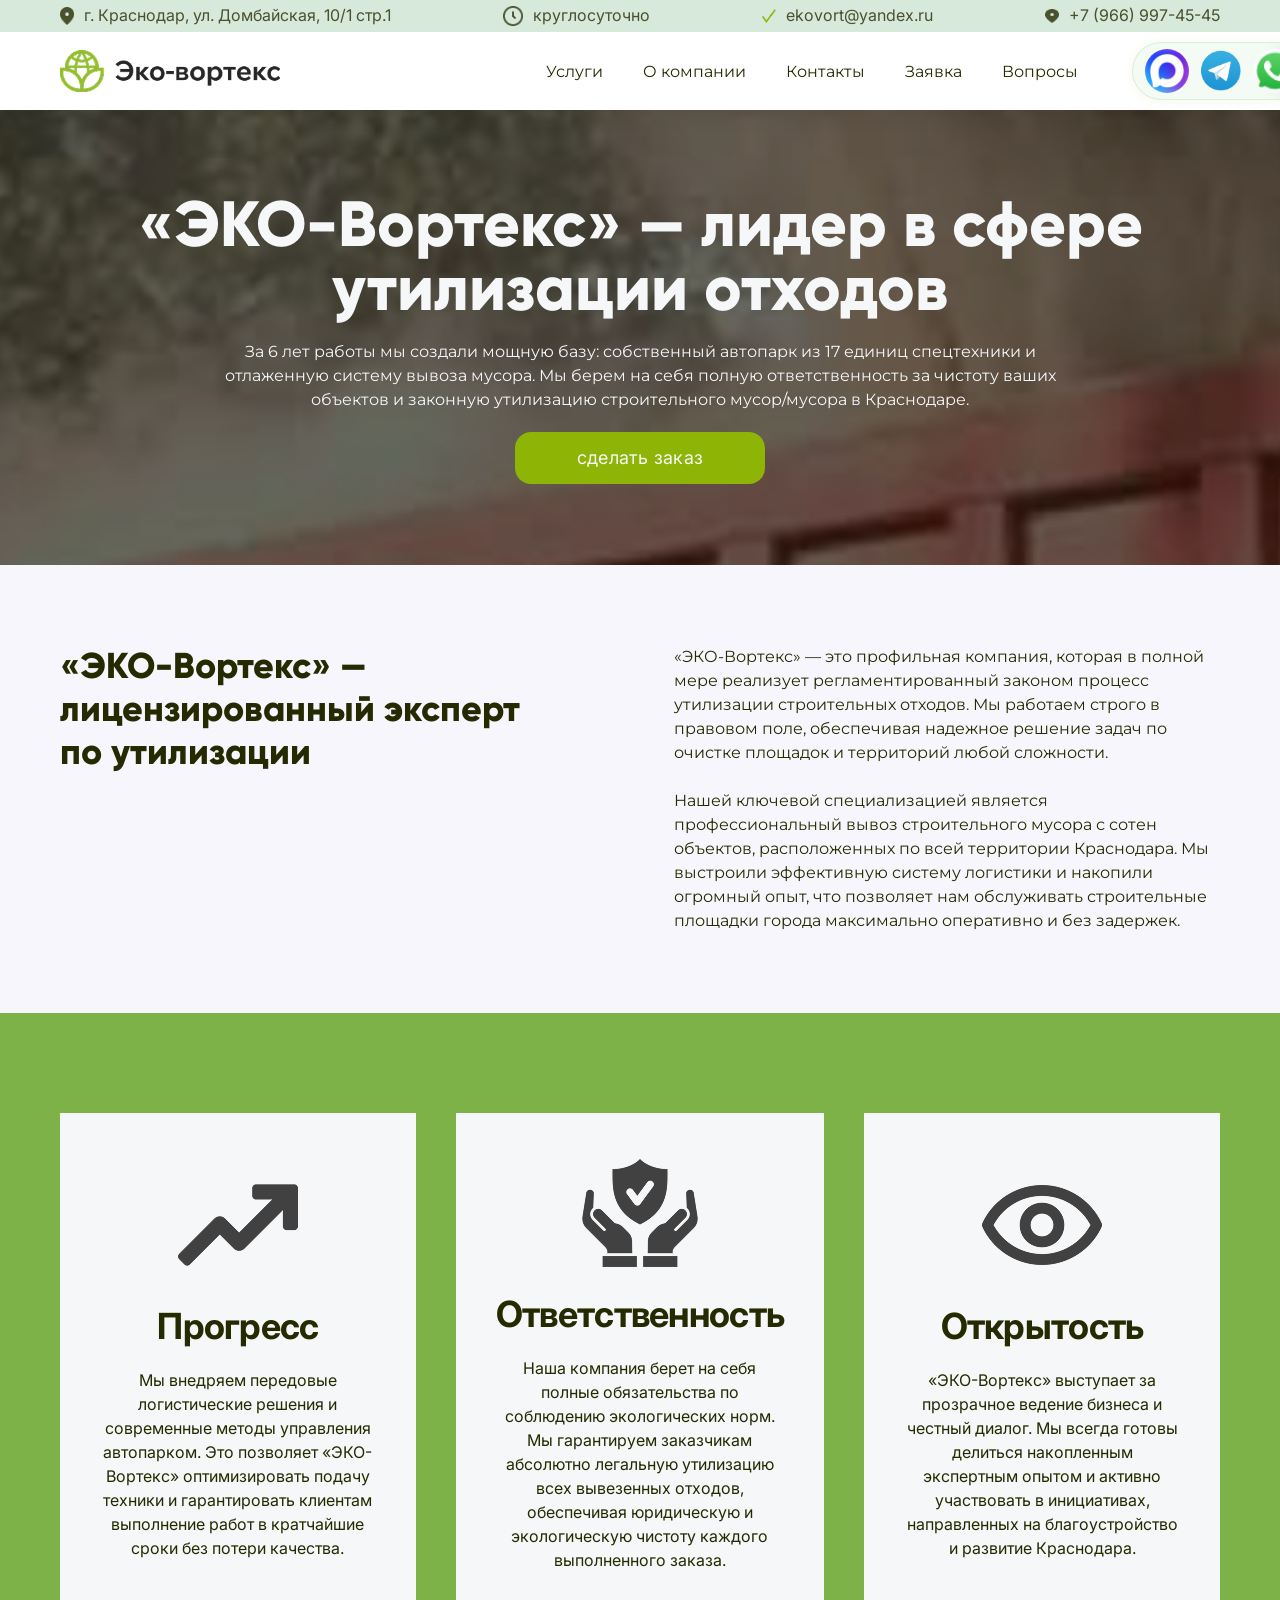
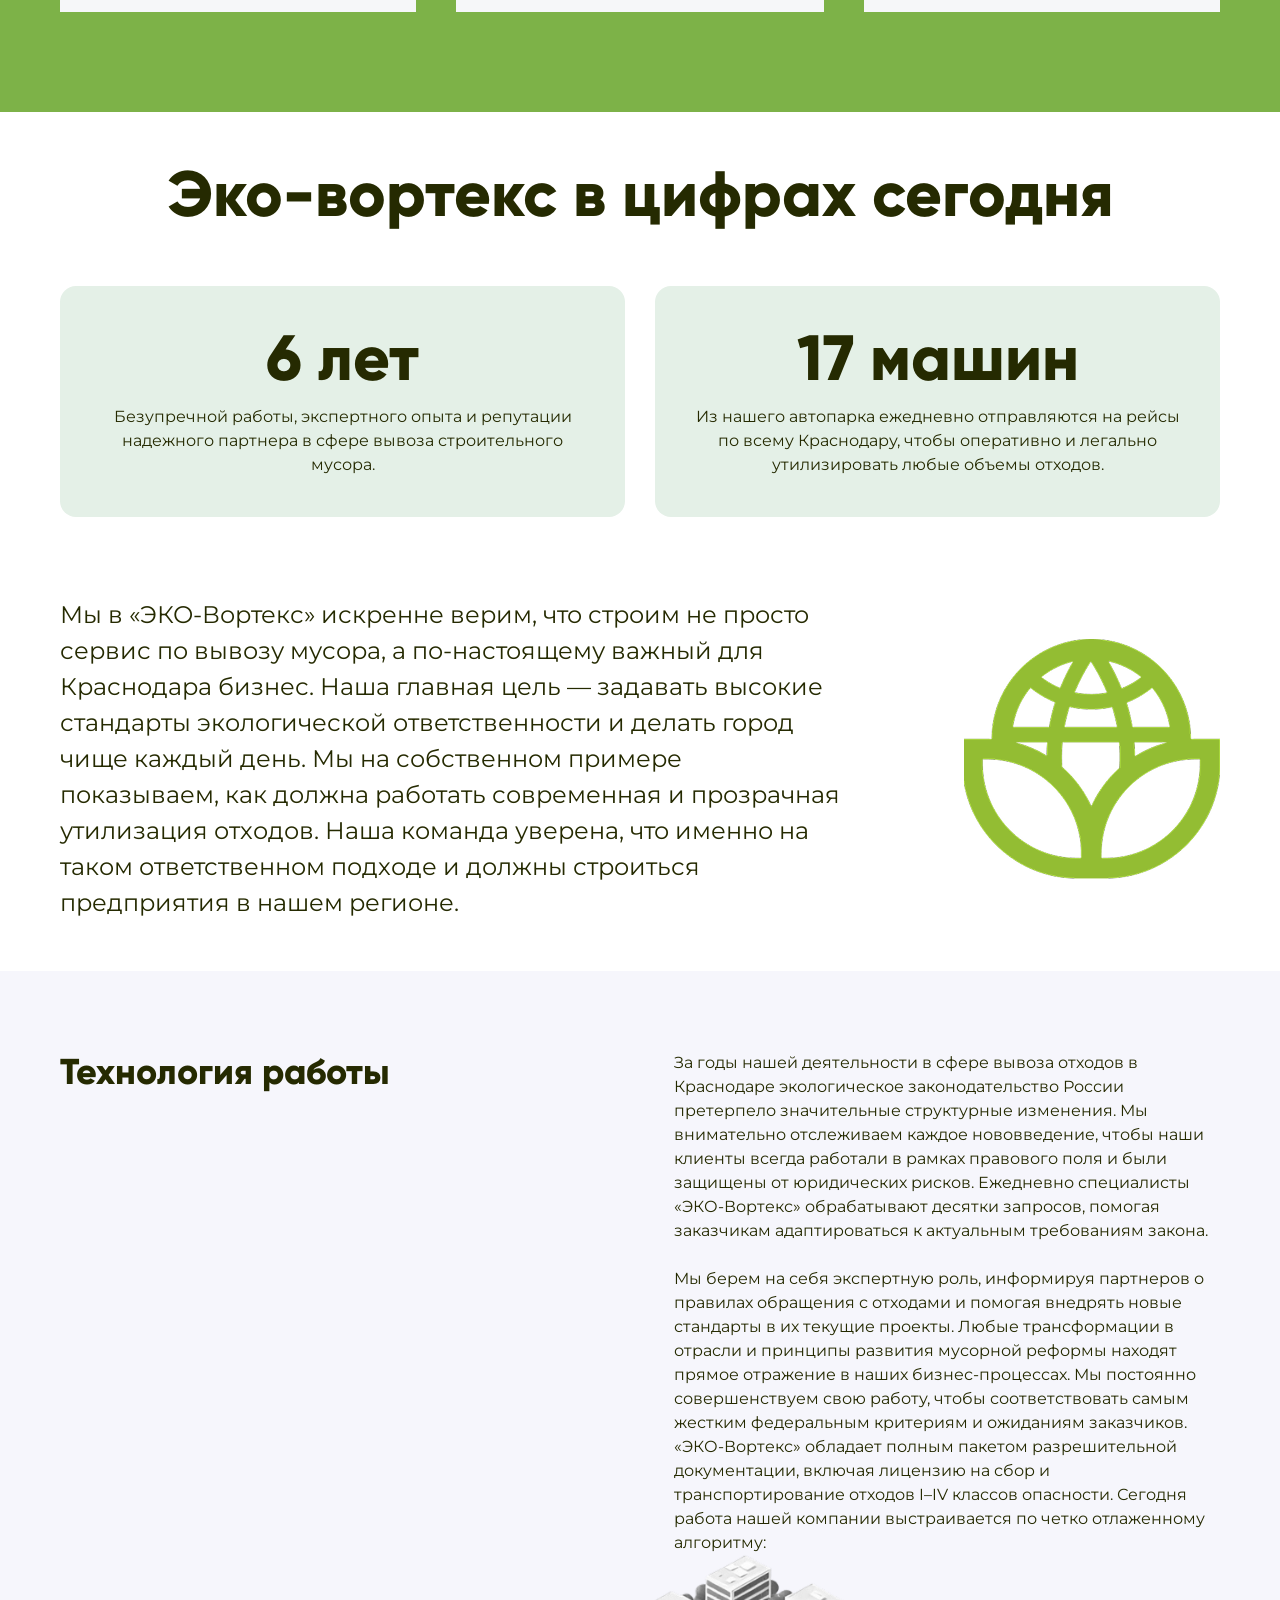
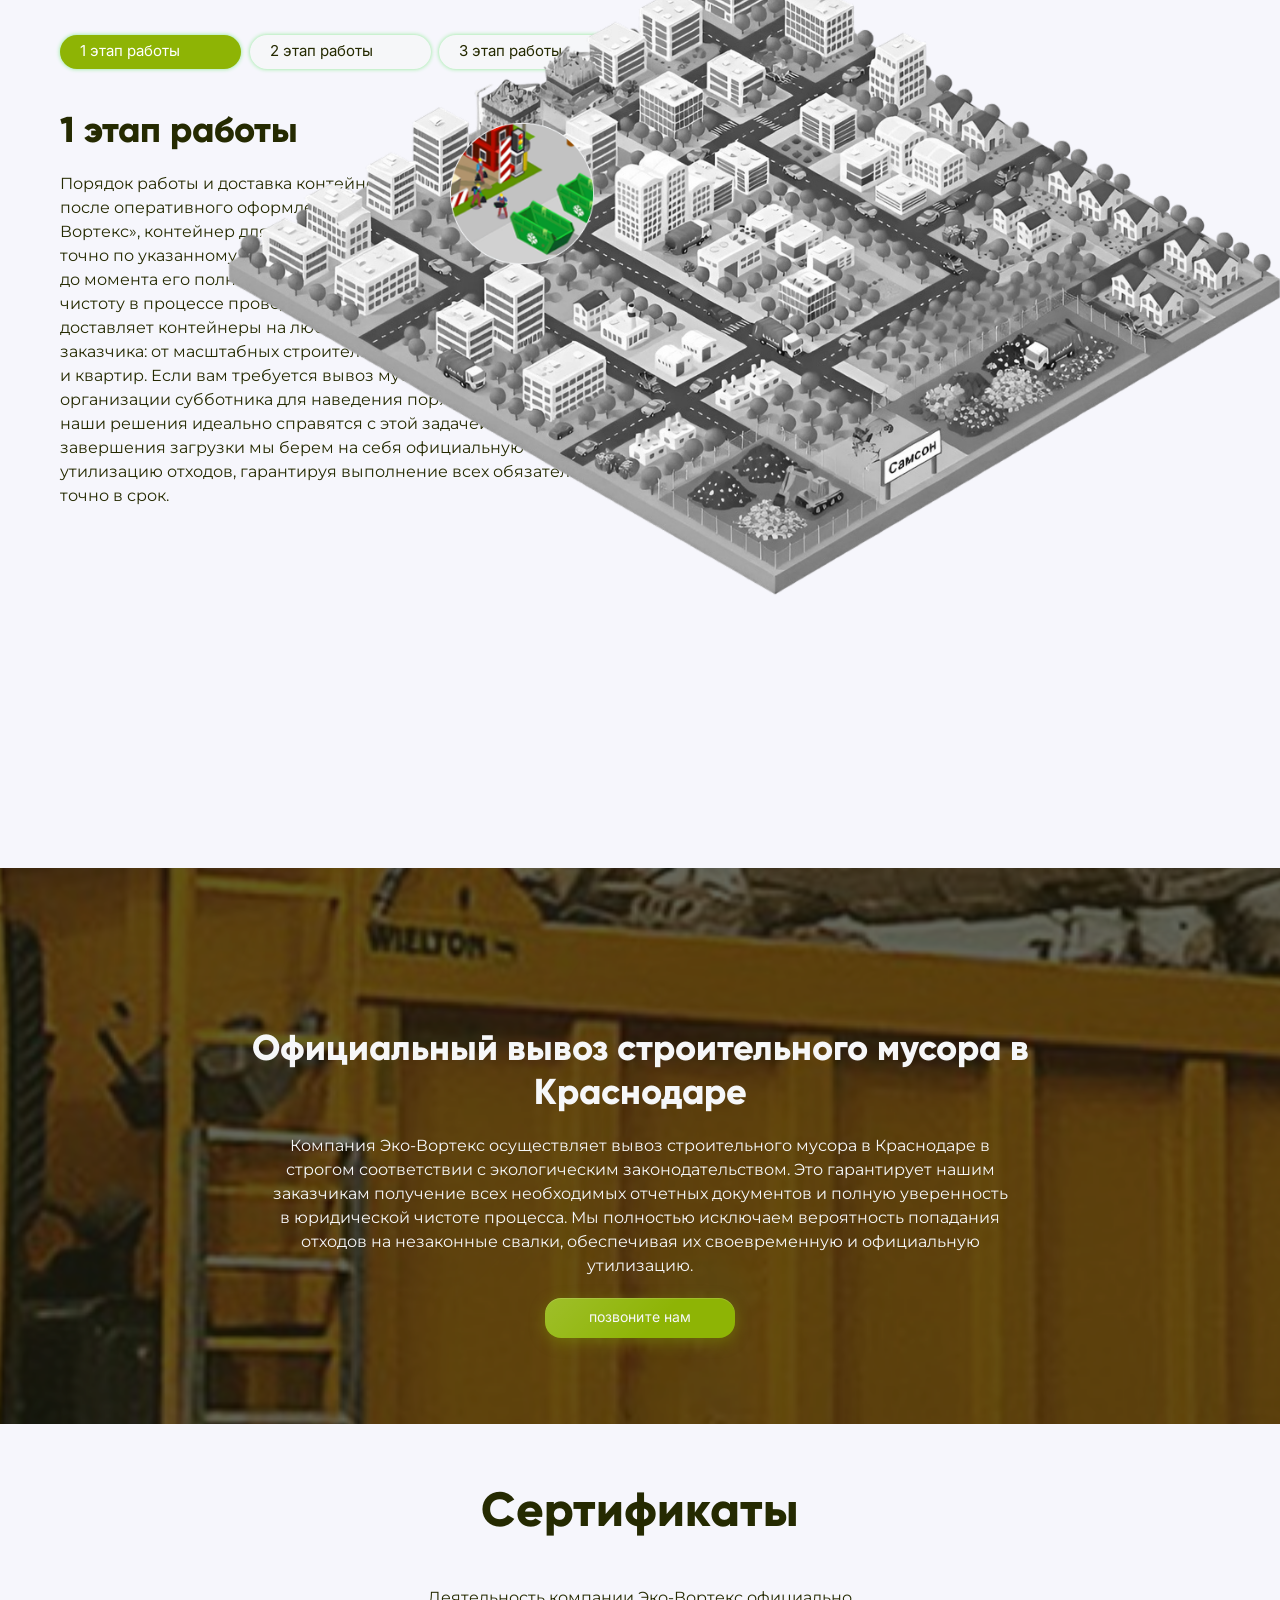
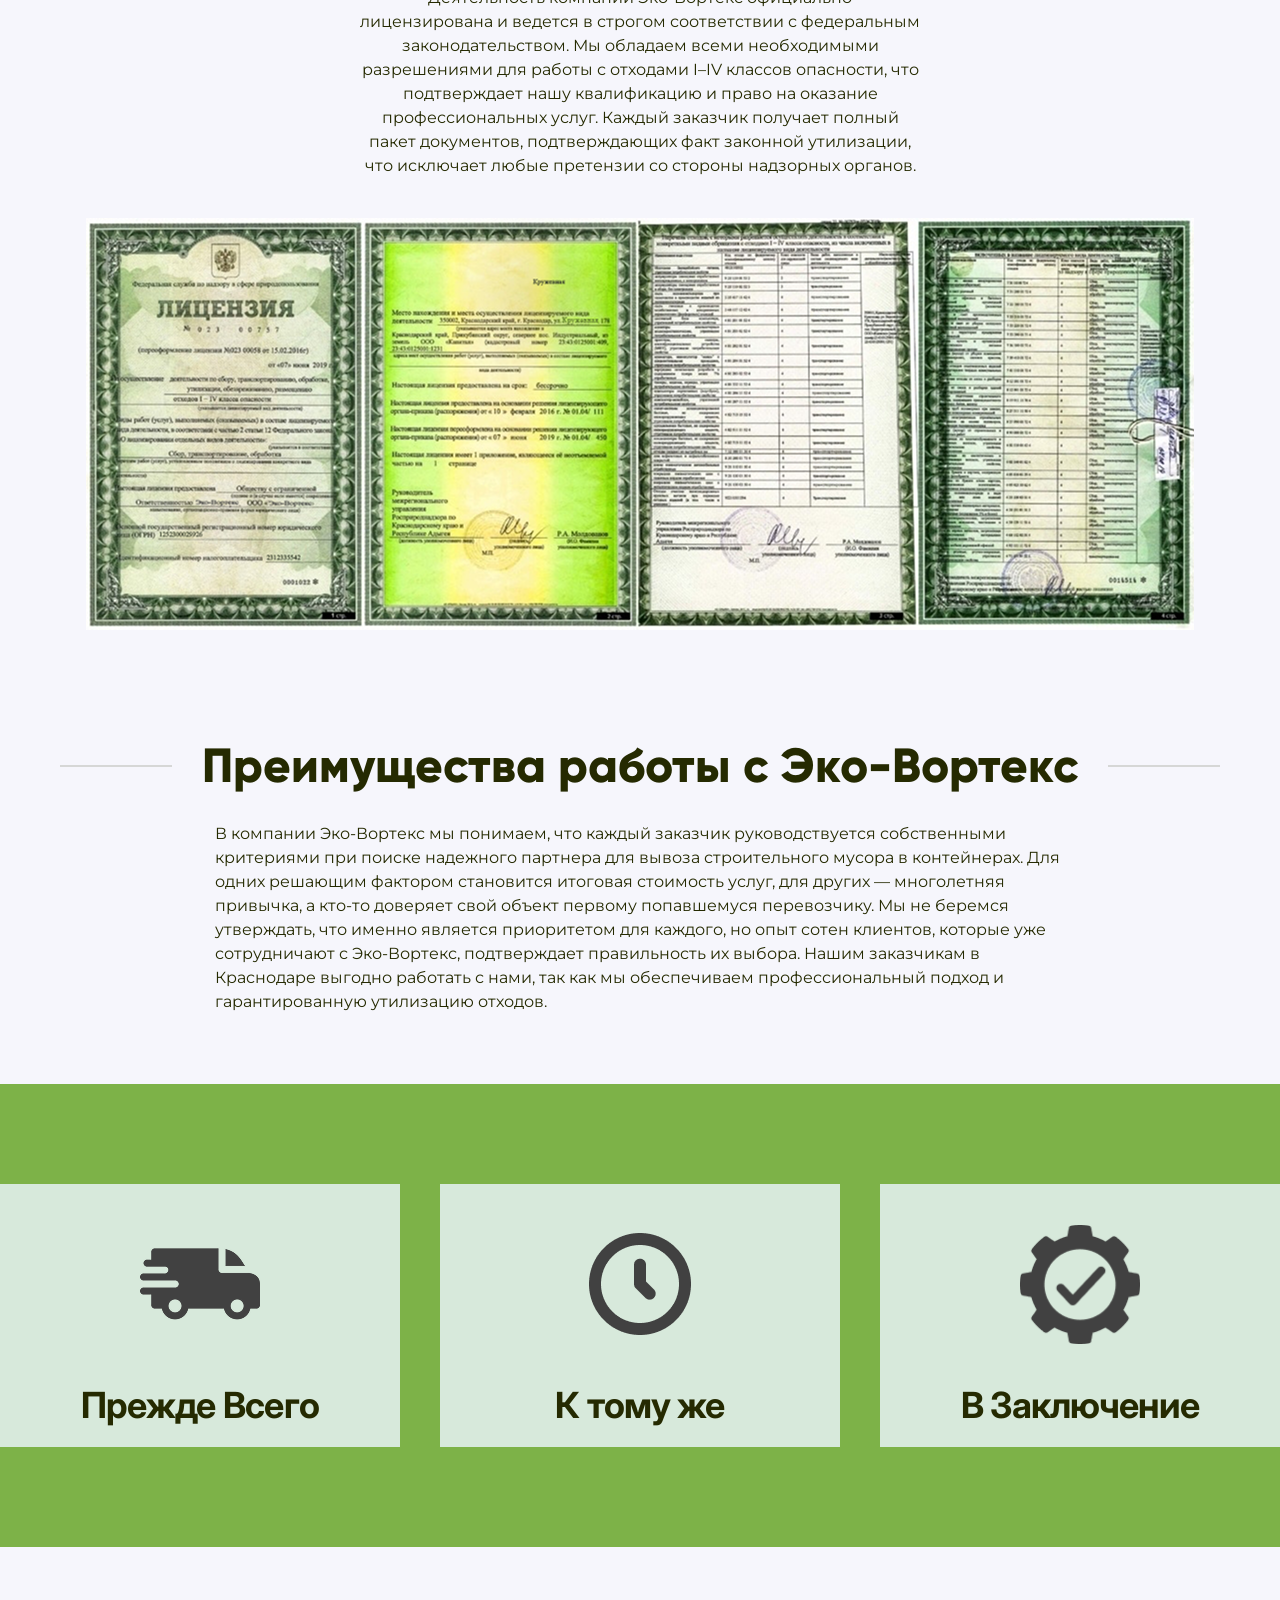
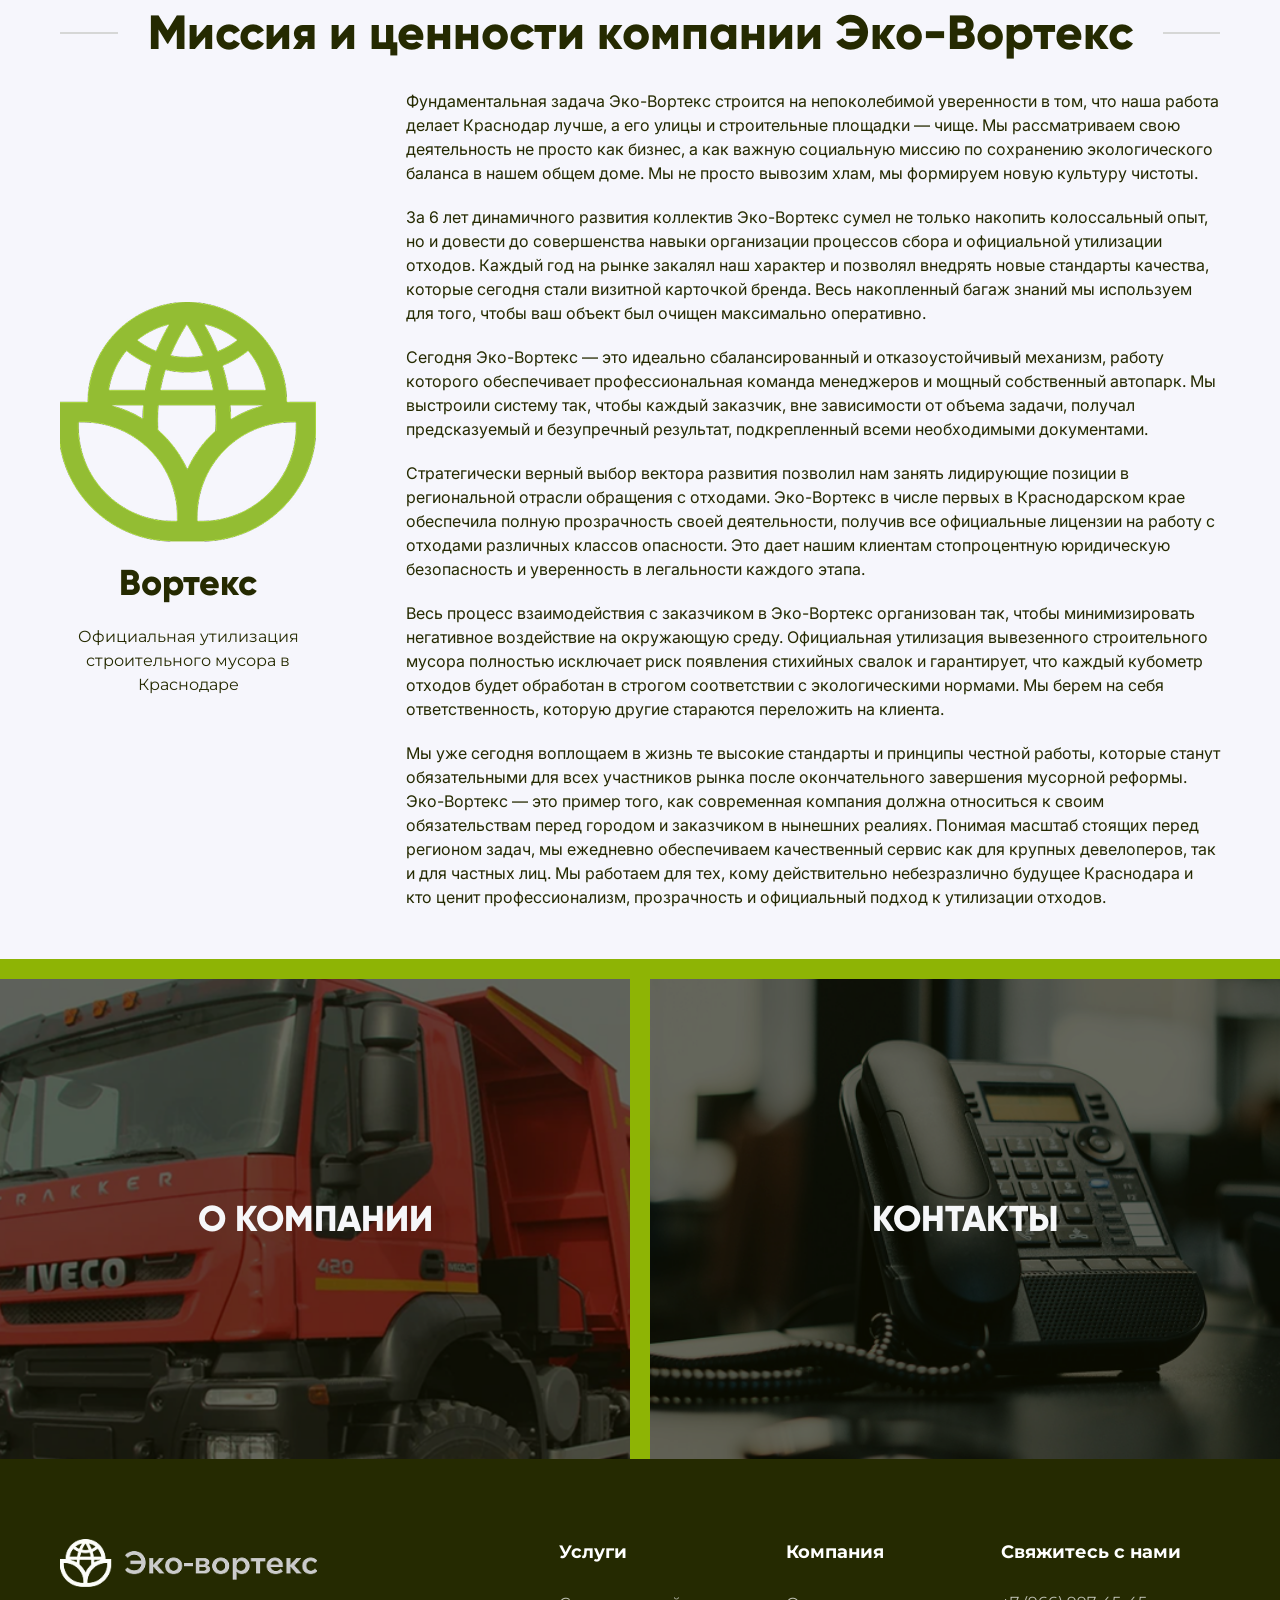
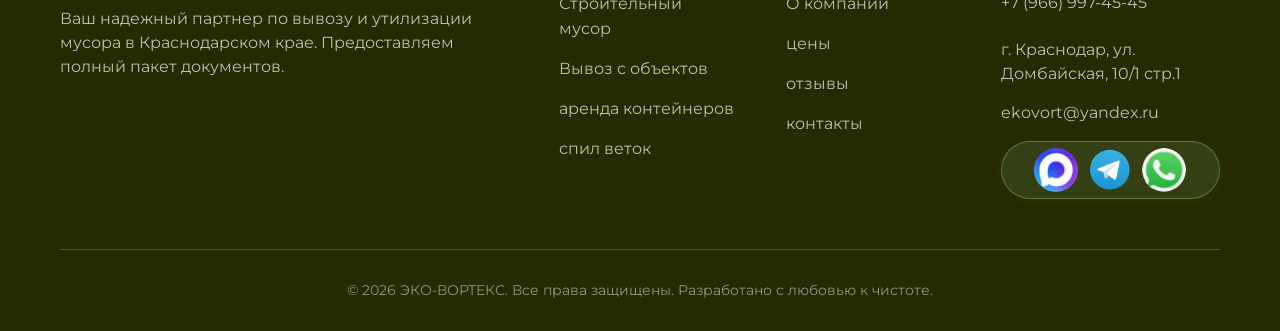
==== commit 63ef2292: "Update services content, SEO tags and add Who-Is-Vortex section" ====
--- a/about.html
+++ b/about.html
@@ -21,7 +21,7 @@
                 <div class="hero_title">«ЭКО-Вортекс» — лидер в сфере утилизации отходов</div>
                 <div class="hero_desk">За 6 лет работы мы создали мощную базу: собственный автопарк из 17 единиц
                     спецтехники и отлаженную систему вывоза мусора. Мы берем на себя полную ответственность за чистоту
-                    ваших объектов и законную утилизацию строительного хлама в Краснодаре.</div>
+                    ваших объектов и законную утилизацию строительного мусор/мусора в Краснодаре.</div>
                 <button class="hero_btn cll-btn">сделать заказ</button>
             </div>
         </div>
@@ -148,21 +148,15 @@
         <div class="container">
             <div class="works_steps_content">
                 <div class="works_steps_header">
-                    <div class="steps_header_btn steps_header_btn_active" 
-                         data-step="1" 
-                         data-title="1 этап работы" 
-                         data-desc="Порядок работы и доставка контейнеров На начальном этапе, после оперативного оформления заказа через менеджера «Эко-Вортекс», контейнер для строительного мусора доставляется точно по указанному адресу. Бункер остается на вашем объекте до момента его полного наполнения, обеспечивая удобство и чистоту в процессе проведения работ."
-                         data-img="images/works_steps1.png">1 этап работы</div>
-                    <div class="steps_header_btn" 
-                         data-step="2" 
-                         data-title="2 этап работы" 
-                         data-desc="Загрузка и наполнение контейнера. Вы можете загружать мусор самостоятельно или заказать услуги наших грузчиков. Мы принимаем любые виды строительных отходов: бетон, кирпич, дерево, грунт и старую мебель. Контейнер спроектирован так, что загрузка возможна как вручную, так и с помощью спецтехники."
-                         data-img="images/works_steps2.png">2 этап работы</div>
-                    <div class="steps_header_btn" 
-                         data-step="3" 
-                         data-title="3 этап работы" 
-                         data-desc="Вывоз и официальная утилизация. После наполнения бункера наш ломовоз или мусоровоз забирает его в кратчайшие сроки (обычно в течение 2 часов). Мусор транспортируется на лицензированный полигон для дальнейшей сортировки и переработки. Вы получаете все закрывающие документы."
-                         data-img="images/works_steps3.png">3 этап работы</div>
+                    <div class="steps_header_btn steps_header_btn_active" data-step="1" data-title="1 этап работы"
+                        data-desc="Порядок работы и доставка контейнеров На начальном этапе, после оперативного оформления заказа через менеджера «Эко-Вортекс», контейнер для строительного мусора доставляется точно по указанному адресу. Бункер остается на вашем объекте до момента его полного наполнения, обеспечивая удобство и чистоту в процессе проведения работ."
+                        data-img="images/works_steps1.png">1 этап работы</div>
+                    <div class="steps_header_btn" data-step="2" data-title="2 этап работы"
+                        data-desc="Загрузка и наполнение контейнера. Вы можете загружать мусор самостоятельно или заказать услуги наших грузчиков. Мы принимаем любые виды строительных отходов: бетон, кирпич, дерево, грунт и старую мебель. Контейнер спроектирован так, что загрузка возможна как вручную, так и с помощью спецтехники."
+                        data-img="images/works_steps2.png">2 этап работы</div>
+                    <div class="steps_header_btn" data-step="3" data-title="3 этап работы"
+                        data-desc="Вывоз и официальная утилизация. После наполнения бункера наш ломовоз или мусоровоз забирает его в кратчайшие сроки (обычно в течение 2 часов). Мусор транспортируется на лицензированный полигон для дальнейшей сортировки и переработки. Вы получаете все закрывающие документы."
+                        data-img="images/works_steps3.png">3 этап работы</div>
                 </div>
 
                 <div class="works_steps_body">
@@ -243,16 +237,18 @@
     </section>
     <section class="principles_cards">
         <div class="principles_cards_content">
-            <div class="principles_cards_card">
+            <div class="principles_cards_card" data-title="Прежде Всего"
+                data-desc="Благодаря собственному парку из 17 единиц современной спецтехники, подача контейнера для мусора на объект осуществляется в течение двух часов с момента заявки. Мы ценим время наших клиентов и гарантируем оперативность.">
                 <div class="principles_cards_card_img_wrapper">
                     <img src="images/excellence/image 21.png" alt="" class="principles_cards_card_img">
                 </div>
                 <div class="principles_cards_card_tittle">Прежде Всего</div>
                 <div class="principles_cards_card_desk">Благодаря собственному парку из 17 единиц современной
                     спецтехники, подача контейнера для мусора на объект осуществляется в течение двух часов с момента
-                    заявки</div>
-            </div>
-            <div class="principles_cards_card">
+                    заявки. Мы ценим время наших клиентов и гарантируем оперативность.</div>
+            </div>
+            <div class="principles_cards_card" data-title="К тому же"
+                data-desc="Мы работаем в режиме 24/7, обеспечивая своевременный вывоз и утилизацию строительных отходов без праздников и выходных по всему городу. Эко-Вортекс предлагает гибкие тарифы и гарантирует соблюдение графиков, позволяя застройщикам и частным лицам оперативно освобождать площадки от любого объема накопившегося мусор/мусора.">
                 <div class="principles_cards_card_img_wrapper">
                     <img src="images/excellence/icon (1).png" alt="" class="principles_cards_card_img">
                 </div>
@@ -260,9 +256,10 @@
                 <div class="principles_cards_card_desk">Мы работаем в режиме 24/7, обеспечивая своевременный вывоз и
                     утилизацию строительных отходов без праздников и выходных по всему городу. Эко-Вортекс предлагает
                     гибкие тарифы и гарантирует соблюдение графиков, позволяя застройщикам и частным лицам оперативно
-                    освобождать площадки от любого объема накопившегося хлама.</div>
-            </div>
-            <div class="principles_cards_card">
+                    освобождать площадки от любого объема накопившегося мусор/мусора.</div>
+            </div>
+            <div class="principles_cards_card" data-title="В Заключение"
+                data-desc="Эко-Вортекс выбирает честный и профессиональный подход к делу. Мы понимаем важность сохранения чистоты нашего региона, поэтому процесс утилизации мусора организован у нас на самом высоком уровне. Для нас это не просто бизнес, а личный вклад в благополучие города, в котором мы работаем и живем.">
                 <div class="principles_cards_card_img_wrapper">
                     <img src="images/excellence/icon.png" alt="" class="principles_cards_card_img">
                 </div>
--- a/css/main.css
+++ b/css/main.css
@@ -145,6 +145,16 @@
     /* Offset for fixed header */
 }
 
+/* Remove fixed positioning on mobile devices so header scrolls away naturally */
+@media (max-width: 1024px) {
+    .header {
+        position: relative !important;
+    }
+    body {
+        padding-top: 0 !important;
+    }
+}
+
 .header__top {
     background-color: var(--brand-green-light);
     padding: 6px 0;
@@ -263,15 +273,63 @@
     flex-shrink: 0;
 }
 
-/* --- Premium Messenger Group --- */
+/* --- Universal Messenger Icons --- */
+.messenger-icon {
+    width: 44px !important;
+    height: 44px !important;
+    border-radius: 50% !important;
+    display: flex !important;
+    justify-content: center !important;
+    align-items: center !important;
+    position: relative;
+    overflow: hidden;
+    transition: transform 0.25s ease, box-shadow 0.25s ease;
+    flex-shrink: 0;
+    background: transparent;
+}
+
+/* Original Max Icon Style - Universal */
+.messenger-icon--max {
+    background: transparent !important;
+    box-shadow: none !important;
+}
+
+.messenger-icon--max img {
+    width: 100% !important;
+    height: 100% !important;
+}
+
+/* New circular icons for WA and TG - Universal */
+.messenger-icon--wa,
+.messenger-icon--tg {
+    background: transparent !important;
+    box-shadow: none !important;
+}
+
+.messenger-icon--wa img,
+.messenger-icon--tg img {
+    width: 100% !important;
+    height: 100% !important;
+}
+
+.messenger-icon img {
+    object-fit: contain;
+    display: block;
+}
+
+.messenger-icon:hover {
+    transform: scale(1.1) translateY(-1px);
+}
+
+/* --- Premium Messenger Group Wrapper --- */
 .header__messengers {
     display: flex;
     align-items: center;
-    gap: 8px;
+    gap: 10px;
     background: rgba(163, 217, 167, 0.12);
     border: 1px solid rgba(163, 217, 167, 0.35);
     border-radius: 100px;
-    padding: 6px 10px;
+    padding: 6px 12px;
     backdrop-filter: blur(8px);
     -webkit-backdrop-filter: blur(8px);
     box-shadow: 0 2px 12px rgba(142, 180, 5, 0.08);
@@ -279,60 +337,13 @@
 }
 
 .header__messengers:hover {
-    box-shadow: 0 4px 20px rgba(142, 180, 5, 0.16);
-}
-
-.header__divider {
-    width: 1px;
-    height: 32px;
-    background: linear-gradient(180deg, transparent, rgba(163, 217, 167, 0.5), transparent);
-    flex-shrink: 0;
-}
-
-.messenger-icon {
-    border-radius: 50%;
-    width: 44px;
-    height: 44px;
-    display: flex;
-    justify-content: center;
-    align-items: center;
-    position: relative;
-    overflow: hidden;
-    transition: transform 0.25s ease, box-shadow 0.25s ease;
-    flex-shrink: 0;
-}
-
-.messenger-icon--wa {
-    background: linear-gradient(135deg, #25d366 0%, #128c7e 100%);
-    box-shadow: 0 2px 8px rgba(37, 211, 102, 0.35);
-}
-
-.messenger-icon--tg {
-    background: linear-gradient(135deg, #54a9eb 0%, #2d8cc8 100%);
-    box-shadow: 0 2px 8px rgba(84, 169, 235, 0.35);
-}
-
-.messenger-icon--max {
-    background: linear-gradient(135deg, #a855f7 0%, #7e22ce 100%);
-    box-shadow: 0 2px 8px rgba(168, 85, 247, 0.4);
-}
-
-/* Legacy messenger-icon без модификатора (mobile nav) */
-.messenger-icon:not(.messenger-icon--max):not(.messenger-icon--tg):not(.messenger-icon--wa) {
-    background: var(--brand-green-messenger);
-    padding: 10px;
-}
-
-.messenger-icon:hover {
-    transform: scale(1.1) translateY(-1px);
-    box-shadow: 0 6px 18px rgba(0, 0, 0, 0.18);
-}
-
-.messenger-icon img {
-    width: 24px;
-    height: 24px;
-    object-fit: contain;
-    display: block;
+    box-shadow: 0 4px 15px rgba(142, 180, 5, 0.15);
+}
+
+/* Footer specific overrides for messengers */
+.footer__messengers {
+    justify-content: center !important;
+    padding: 6px 12px !important;
 }
 
 /* --- Premium Call Button --- */
@@ -515,7 +526,7 @@
 .service__img-wrapper {
     position: relative;
     width: 100%;
-    height: 500px;
+    height: 700px;
     max-width: 1140px;
     min-width: 620px;
 }
@@ -577,7 +588,7 @@
     left: 0;
     width: 100%;
     height: 100%;
-    background: rgba(0, 0, 0, 0.3);
+    background: rgba(16, 16, 16, 0.45);
     z-index: 1;
 }
 
@@ -989,8 +1000,8 @@
 }
 
 .numbers__cards {
-    display: flex;
-    justify-content: space-between;
+    display: grid;
+    grid-template-columns: repeat(2, 1fr);
     gap: 30px;
     margin-bottom: 80px;
 }
@@ -1792,21 +1803,48 @@
     color: var(--brand-green-lime);
 }
 
+.modal__info-container {
+    padding: 10px 0;
+}
+
+.modal__card-img-wrapper {
+    margin-bottom: 25px;
+    display: flex;
+    justify-content: center;
+    animation: fadeIn 0.6s ease;
+}
+
+.modal__card-img-wrapper img {
+    width: 120px;
+    height: 120px;
+    object-fit: contain;
+}
+
+.modal__card-desc {
+    line-height: 1.6;
+    color: var(--brand-dark);
+    font-size: 1.15rem;
+    text-align: center;
+    font-family: var(--font-family);
+    animation: slideUp 0.6s ease;
+}
+
+@keyframes fadeIn {
+    from { opacity: 0; }
+    to { opacity: 1; }
+}
+
+@keyframes slideUp {
+    from { opacity: 0; transform: translateY(15px); }
+    to { opacity: 1; transform: translateY(0); }
+}
+
 .modal__socials {
     display: flex;
     gap: 10px;
 }
 
-.modal__socials .messenger-icon {
-    width: 44px;
-    height: 44px;
-    padding: 10px;
-}
-
-.modal__socials .messenger-icon img {
-    width: 24px;
-    height: auto;
-}
+/* Universal styles apply to .messenger-icon */
 
 .footer {
     background-color: var(--brand-dark);
@@ -1932,9 +1970,9 @@
     flex-direction: column;
     justify-content: center;
     align-items: center;
-    gap: 5px;
-    width: 44px;
-    height: 44px;
+    gap: 6px;
+    width: 48px;
+    height: 48px;
     padding: 0;
     background: rgba(142, 180, 5, 0.1);
     border: 1px solid rgba(142, 180, 5, 0.2);
@@ -1952,7 +1990,7 @@
 
 .burger__line {
     display: block;
-    width: 22px;
+    width: 24px;
     height: 2px;
     background: var(--brand-dark);
     border-radius: 2px;
@@ -2002,17 +2040,17 @@
 .mobile-nav__panel {
     position: absolute;
     top: 0;
-    right: 0;
+    right: 0; /* Slide from right */
     bottom: 0;
     width: 100vw;
     background: linear-gradient(160deg, #1c2000 0%, #252a01 60%, #1a1e00 100%);
     display: flex;
     flex-direction: column;
-    transform: translateX(100%);
+    transform: translateX(100%); /* Start off-screen right */
     transition: transform 0.42s cubic-bezier(0.4, 0, 0.2, 1);
     overflow-y: auto;
     overflow-x: hidden;
-    box-shadow: -20px 0 60px rgba(0, 0, 0, 0.4);
+    box-shadow: -20px 0 60px rgba(0, 0, 0, 0.4); /* Shadow towards left */
     outline: none;
     padding: 0;
     scrollbar-width: thin;
@@ -2038,14 +2076,15 @@
 }
 
 .mobile-nav__logo img {
-    height: 36px;
+    height: 44px;
     width: auto;
+    object-fit: contain;
 }
 
 /* Close btn — X with animated lines */
 .mobile-nav__close {
-    width: 40px;
-    height: 40px;
+    width: 44px;
+    height: 44px;
     position: relative;
     background: rgba(37, 42, 1, 0.08);
     border: none;
@@ -2075,6 +2114,11 @@
 
 .mobile-nav__close span:last-child {
     transform: translate(-50%, -50%) rotate(-45deg);
+}
+
+/* Ensure mobile nav close button is in similar spot to burger for seamless UX */
+.mobile-nav__header {
+    height: 74px; /* Matches mobile header height approx */
 }
 
 /* Nav list */
@@ -2231,12 +2275,12 @@
 
 .mobile-nav__actions {
     display: flex;
-    align-items: center;
-    gap: 12px;
+    flex-direction: column;
+    width: 100%;
 }
 
 .mobile-nav__call {
-    flex: 1;
+    width: 100%;
     height: 54px;
     border-radius: 14px;
     font-size: 16px;
@@ -2254,14 +2298,18 @@
 
 .mobile-nav__messenger-group {
     display: flex;
-    gap: 10px;
-    flex-shrink: 0;
+    justify-content: space-evenly;
+    align-items: center;
+    gap: 16px;
+    width: 100%;
+    margin-top: 16px;
 }
 
 .mobile-nav__messenger-group .messenger-icon {
-    width: 54px;
-    height: 54px;
-    border-radius: 14px;
+    width: 56px;
+    height: 56px;
+    border-radius: 50%;
+    box-shadow: 0 4px 12px rgba(0,0,0,0.15);
 }
 
 /* Phone number block */
@@ -2626,24 +2674,7 @@
         gap: 8px;
     }
 
-    .header__actions .messenger-icon {
-        width: 38px;
-        /* Чуть больше */
-        height: 38px;
-        background: #f6f7f9;
-        border-radius: 50%;
-        display: inline-flex;
-        align-items: center;
-        justify-content: center;
-        margin: 0;
-        box-shadow: 0 2px 8px rgba(0, 0, 0, 0.05);
-    }
-
-    .header__actions .messenger-icon img {
-        width: 18px;
-        height: 18px;
-        object-fit: contain;
-    }
+    /* Universal styles apply to .messenger-icon */
 
     .logo img {
         width: 190px;
@@ -3347,7 +3378,7 @@
 
     /* Header */
     .header__main {
-        padding: 12px 0;
+        padding: 16px 0;
     }
 
     .header__actions .header__messengers,
@@ -3811,7 +3842,7 @@
     }
 
     .logo img {
-        width: 140px;
+        width: 160px;
     }
 
     /* Hero */
@@ -4018,7 +4049,7 @@
     }
 
     .logo img {
-        width: 130px;
+        width: 156px;
     }
 
     .hero {
@@ -4099,7 +4130,7 @@
     }
 
     .logo img {
-        width: 110px;
+        width: 144px;
     }
 
     .hero {
@@ -4365,20 +4396,14 @@
 }
 
 .mobile-nav__messenger-group .messenger-icon {
-    width: 48px;
-    height: 48px;
-    background: rgba(255, 255, 255, 0.1);
-    border-radius: 50%;
-    display: flex;
-    justify-content: center;
-    align-items: center;
-    transition: all 0.3s ease;
-}
-
-.mobile-nav__messenger-group .messenger-icon img {
-    width: 24px;
-    height: 24px;
-    object-fit: contain;
+    /* Universal styles apply to .messenger-icon */
+    border: 1px solid rgba(255, 255, 255, 0.2);
+    backdrop-filter: blur(8px);
+    -webkit-backdrop-filter: blur(8px);
+}
+
+.mobile-nav__messenger-group .messenger-icon:hover {
+    background: rgba(255, 255, 255, 0.2);
 }
 
 .mobile-nav__messenger-group .messenger-icon:hover {
@@ -5053,7 +5078,7 @@
 
 .for-whom-cards {
     display: grid;
-    grid-template-columns: repeat(auto-fit, minmax(250px, 1fr));
+    grid-template-columns: repeat(4, 1fr);
     gap: 30px;
 }
 
@@ -5290,4 +5315,219 @@
 .principles_cards_card:hover {
     transform: translateY(-8px);
     box-shadow: 0 15px 35px rgba(0, 0, 0, 0.1);
+}
+
+/* ============================================================ 
+   NEW MOBILE ADAPTIVE OVERRIDES
+   ============================================================ */
+
+@media (max-width: 768px) {
+    body { padding-top: 100px; }
+    .container {
+        margin: 0 20px;
+    }
+
+    .header__main {
+        padding: 20px 0; /* Premium height */
+    }
+
+    .header__inner {
+        position: relative;
+        justify-content: flex-end; /* Actions stay on right */
+        height: 70px;
+    }
+
+    .header__inner > .logo {
+        position: absolute;
+        left: 50%;
+        top: 50%;
+        transform: translate(-50%, -50%);
+        margin: 0;
+        z-index: 5;
+    }
+
+    .header__inner > .logo img {
+        width: 160px;
+        height: auto;
+    }
+
+    /* Actions positioning */
+    .header__actions {
+        gap: 15px;
+    }
+
+    .header__main .messenger-icon {
+        width: 40px !important;
+        height: 40px !important;
+    }
+
+    .header__main .header__messengers {
+        padding: 4px 10px;
+        gap: 8px;
+    }
+
+    .header__divider {
+        display: none;
+    }
+
+    .btn-call {
+        display: none !important;
+    }
+
+    .hero__title {
+        font-size: 38px;
+    }
+}
+
+@media (max-width: 425px) {
+    body { padding-top: 80px; }
+    .container {
+        margin: 0 16px;
+    }
+
+    .header__main {
+        padding: 0;
+        height: 80px;
+        display: flex;
+        align-items: center;
+    }
+
+    .header__inner {
+        height: 100%;
+        width: 100%;
+        display: flex;
+        align-items: center;
+        position: relative;
+    }
+
+    .header__inner > .logo {
+        position: absolute;
+        left: 0;
+        top: 50%;
+        transform: translateY(-50%);
+        display: flex;
+        align-items: center;
+        flex-shrink: 0;
+        z-index: 2;
+        margin: 0;
+    }
+
+    .header__inner > .logo img {
+        height: 38px !important;
+        width: auto !important;
+        max-width: 140px;
+        object-fit: contain !important;
+    }
+
+    .header__actions {
+        position: static;
+    }
+
+    /* Messengers on the right, fixed size block */
+    .header__main .header__messengers {
+        display: flex !important;
+        position: absolute;
+        right: 52px; /* Leaves room for 44px burger + 8px gap */
+        top: 50%;
+        transform: translateY(-50%);
+        padding: 4px 6px;
+        gap: 8px;
+        background: rgba(163, 217, 167, 0.12);
+        border: 1px solid rgba(163, 217, 167, 0.35);
+        border-radius: 100px;
+        z-index: 10;
+    }
+
+    .header__main .messenger-icon {
+        width: 32px !important;
+        height: 32px !important;
+        background: transparent !important;
+    }
+
+    .burger {
+        position: absolute !important;
+        right: 0 !important;
+        top: 50% !important;
+        transform: translateY(-50%) !important;
+        width: 44px !important;
+        height: 44px !important;
+        margin: 0 !important;
+        z-index: 10;
+        display: flex;
+    }
+
+    .hero__title {
+        font-size: 26px;
+    }
+
+    /* Mobile Nav Panel Header */
+    .mobile-nav__header {
+        height: 80px;
+        padding: 0 16px;
+        display: flex;
+        justify-content: space-between;
+        align-items: center;
+        background: #fff;
+    }
+
+    .mobile-nav__logo img {
+        height: 38px !important;
+        width: auto !important;
+        max-width: 140px;
+        object-fit: contain !important;
+    }
+}
+
+/* Extra support for tiny screens 320-340px */
+@media (max-width: 340px) {
+    .header__inner > .logo img,
+    .mobile-nav__logo img {
+        height: 34px !important;
+        max-width: 125px;
+    }
+    
+    .header__main .header__messengers {
+        right: 46px; /* Space for 40px burger and 6px gap */
+        padding: 2px 4px;
+        gap: 6px;
+    }
+
+    .header__main .messenger-icon {
+        width: 28px !important;
+        height: 28px !important;
+    }
+    
+    .burger {
+        width: 40px !important;
+        height: 40px !important;
+    }
+}
+
+.cll-btn, .calculate__btn {
+    white-space: nowrap !important;
+    overflow: hidden;
+    text-overflow: clip;
+    font-size: clamp(14px, 4vw, 18px) !important;
+    display: inline-flex !important;
+    align-items: center;
+    justify-content: center;
+    padding: 0 15px !important;
+    height: 52px !important;
+    max-width: 100%;
+}
+
+.burger.burger--open {
+    opacity: 0 !important;
+    visibility: hidden !important;
+    pointer-events: none !important;
+}
+
+html, body {
+    width: 100%;
+    overflow-x: hidden !important;
+    position: relative;
+}
+
+* {
+    max-width: 100vw;
 }
--- a/css/about.css
+++ b/css/about.css
@@ -211,7 +211,7 @@
 
 .stroitelniymusor_krasnodae {
     max-height: 556px;
-    background-image: url('/images/stroitelniymusorimg.png');
+    background-image: url('../images/stroitelniymusorimg.png');
     background-size: cover;
     background-position: center;
     background-repeat: no-repeat;
@@ -388,10 +388,12 @@
     overflow: hidden;
 }
 
+.principles_cards_card:hover,
 .principles_cards_card.active {
     max-height: 800px;
-    box-shadow: 0 4px 20px 0 rgba(0, 0, 0, 0.25);
-    background: #f6f7f9;
+    box-shadow: 0 4px 30px 0 rgba(0, 0, 0, 0.15);
+    background: var(--white);
+    transform: translateY(-8px);
 }
 
 .principles_cards_card_img {
@@ -399,6 +401,12 @@
     height: 120px;
     margin-bottom: 20px;
     object-fit: contain;
+    transition: transform 0.6s ease;
+}
+
+.principles_cards_card:hover .principles_cards_card_img,
+.principles_cards_card.active .principles_cards_card_img {
+    transform: scale(1.05);
 }
 
 .principles_cards_card_tittle {
@@ -408,24 +416,28 @@
     line-height: 120%;
     letter-spacing: -0.02em;
     text-align: center;
-    color: #252a01;
+    color: var(--brand-dark);
     margin-bottom: 0px;
 }
 
 .principles_cards_card_desk {
     opacity: 0;
-    transition: opacity 0.5s ease;
+    transform: translateY(20px);
+    transition: opacity 0.6s ease, transform 0.6s ease;
     font-family: var(--font-family);
     font-weight: 400;
     font-size: 16px;
-    line-height: 150%;
-    color: #252a01;
+    line-height: 160%;
+    color: var(--brand-dark);
     text-align: center;
     margin-top: 20px;
-}
-
+    max-width: 500px;
+}
+
+.principles_cards_card:hover .principles_cards_card_desk,
 .principles_cards_card.active .principles_cards_card_desk {
     opacity: 1;
+    transform: translateY(0);
 }
 
 .company_mission_content {
--- a/css/premium-glow.css
+++ b/css/premium-glow.css
@@ -4,6 +4,7 @@
     position: relative !important;
     overflow: hidden !important;
     isolation: isolate;
+    background-color: #0d0d0d !important;
 }
 
 /* Base content on top */
@@ -12,22 +13,25 @@
     z-index: 100 !important;
 }
 
-/* Background image parallax layer - Optimized height buffer */
+/* Background image parallax layer - Ultimate Viewport Centered */
 .parallax-bg-image {
     position: absolute;
-    top: -300px;
-    left: 0;
-    width: 100%;
-    height: calc(100% + 600px);
+    top: 50%;
+    left: 50%;
+    width: 120%;
+    height: calc(100% + 100vh);
     background-size: cover;
     background-position: center center;
     background-repeat: no-repeat;
     z-index: 5;
     will-change: transform;
     opacity: 1;
+    /* Центрируем изначально и добавляем базовый масштаб */
+    transform: translate(-50%, -50%) scale(1.15);
+    background-color: #0d0d0d;
 }
 
-/* Dark overlay restored */
+/* Dark overlay restored - lightened as per request */
 .premium-glow::after {
     content: '';
     position: absolute;
@@ -35,7 +39,7 @@
     left: 0;
     width: 100%;
     height: 100%;
-    background: rgba(0, 0, 0, 0.45);
+    background: rgba(0, 0, 0, 0.4); /* Облегченное затемнение */
     z-index: 10;
     pointer-events: none;
 }
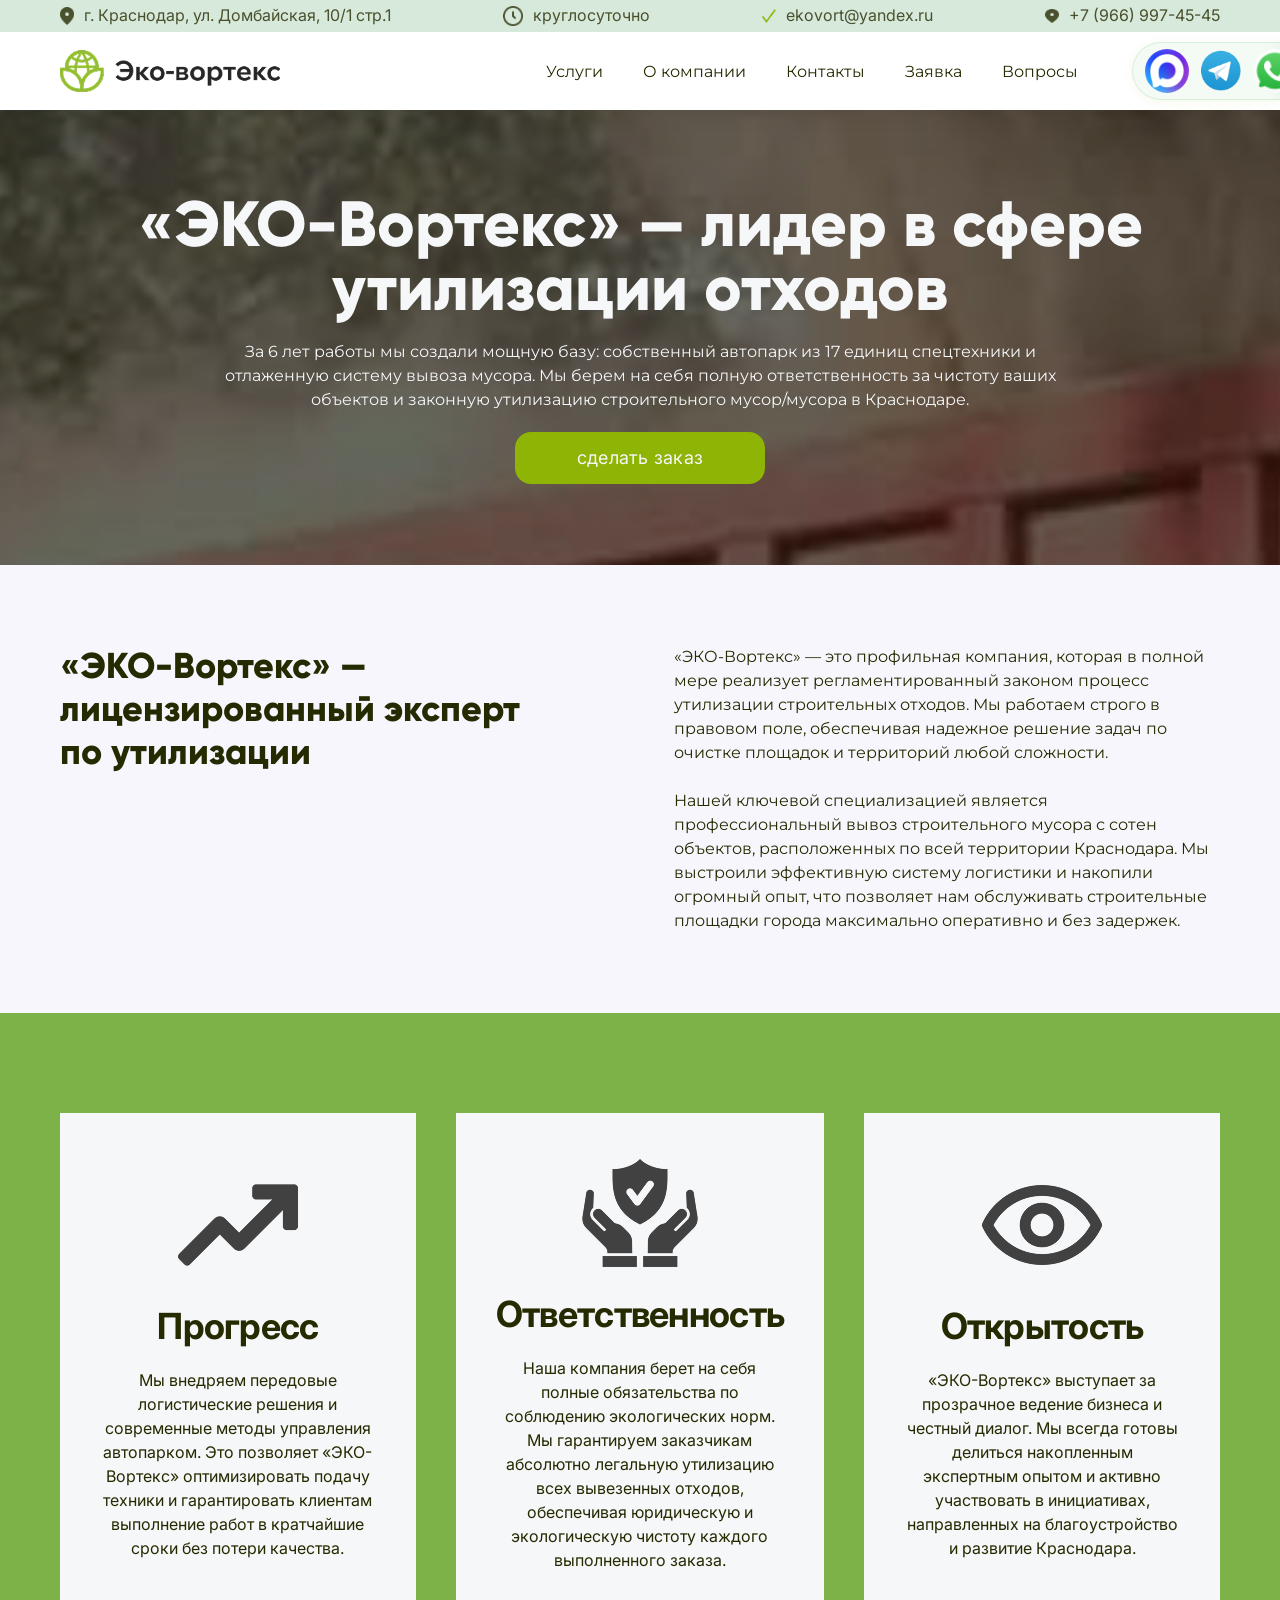
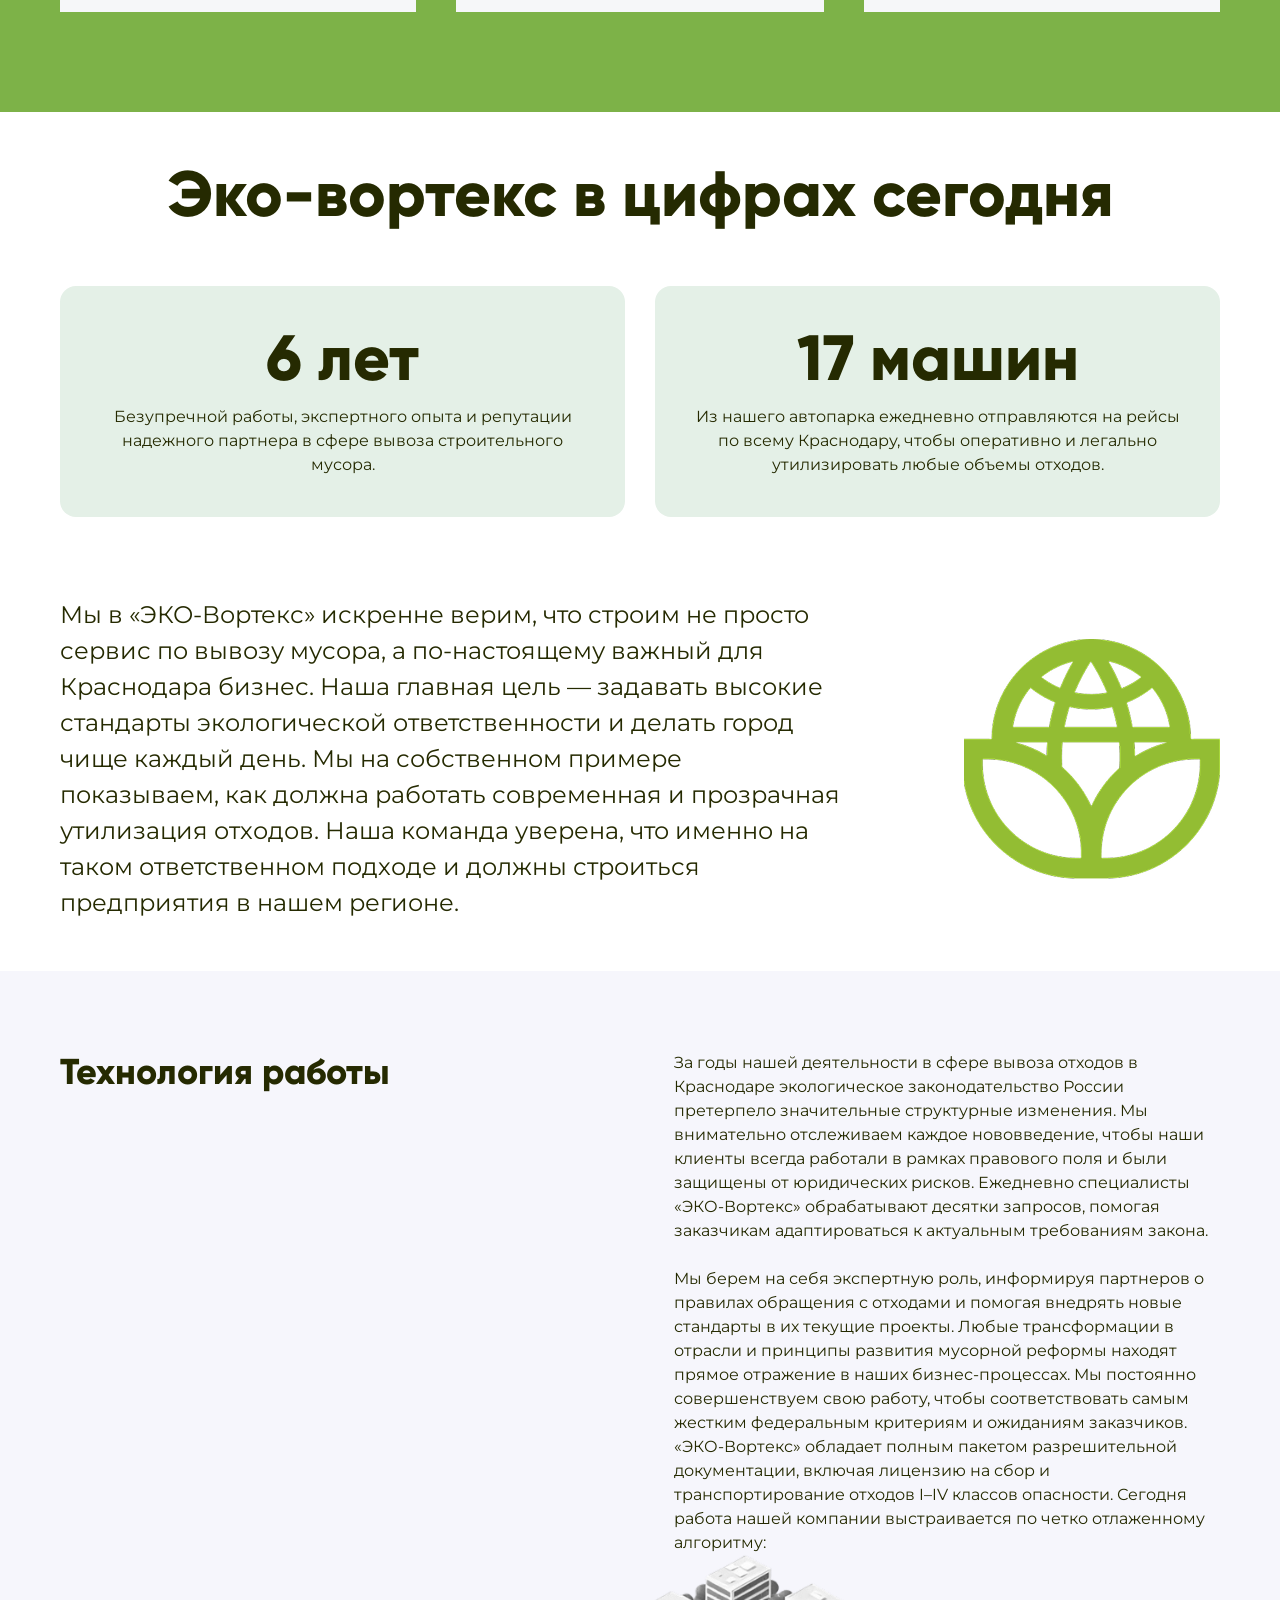
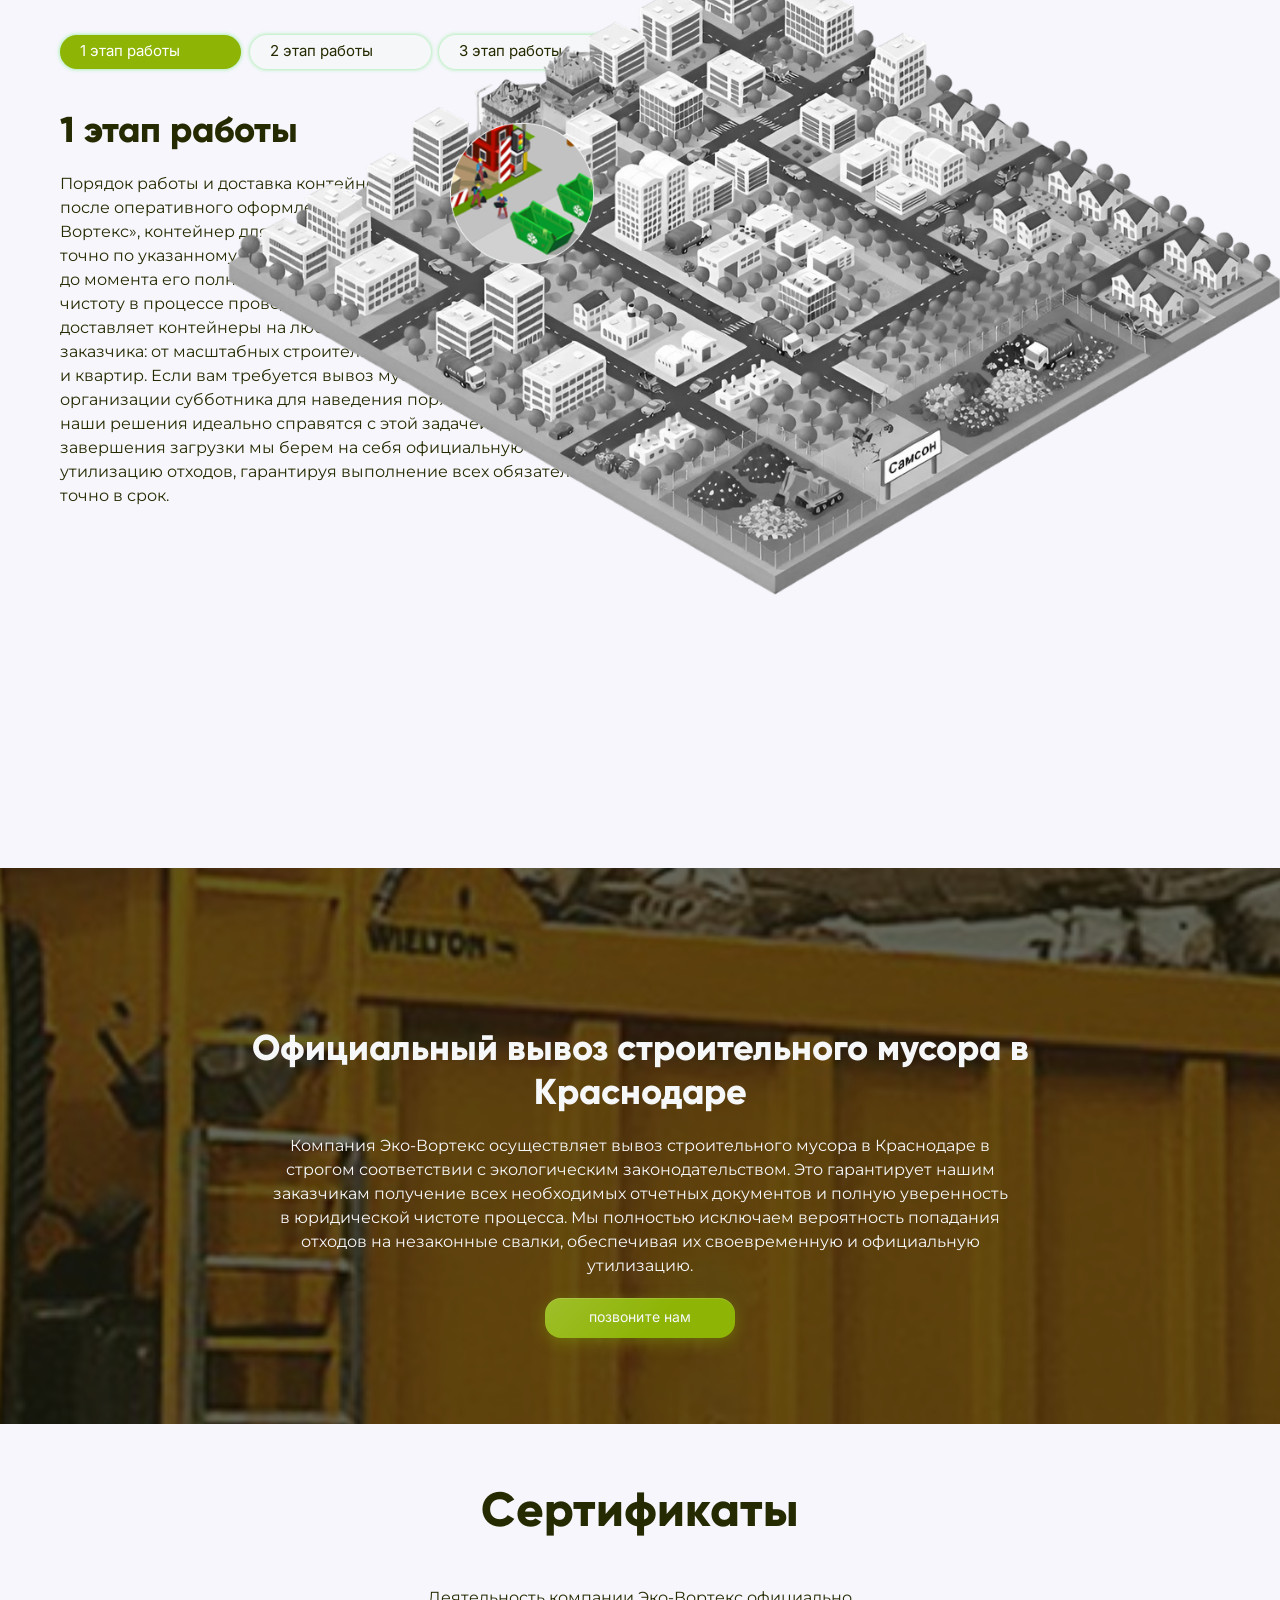
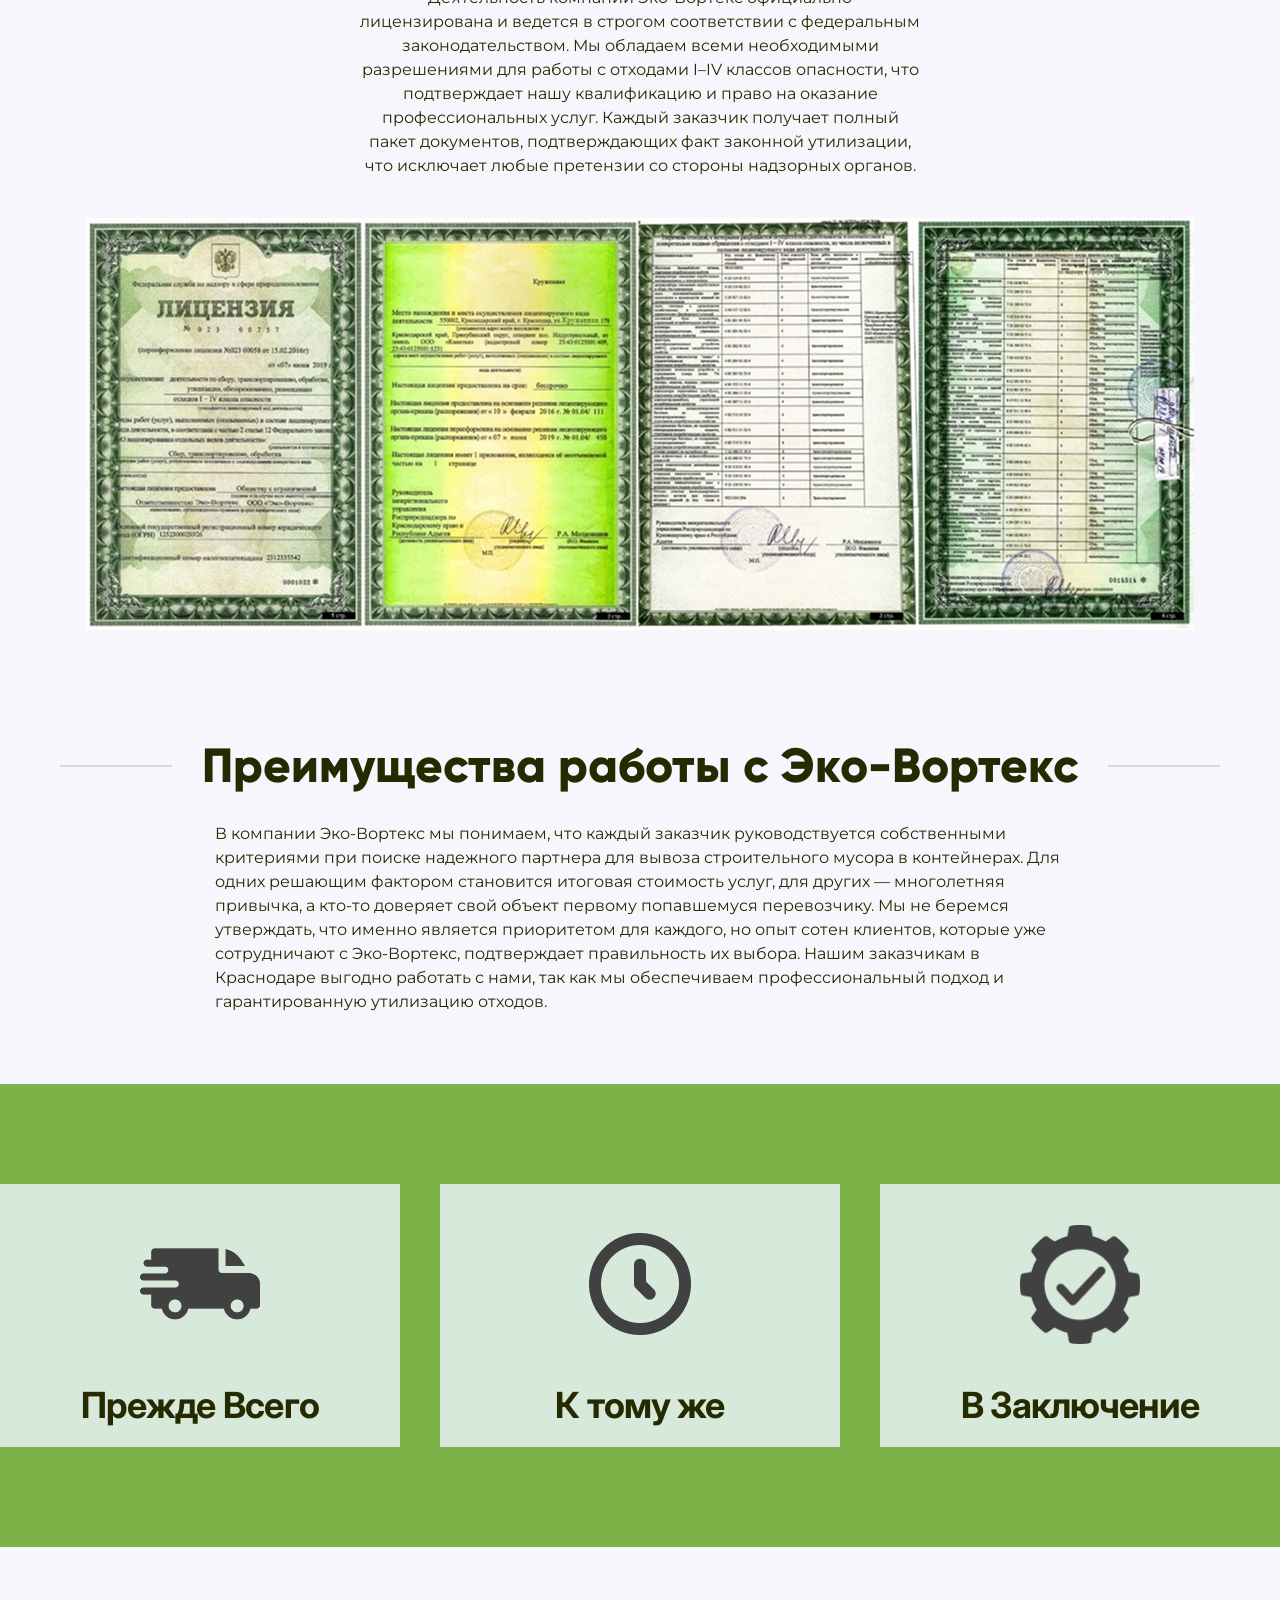
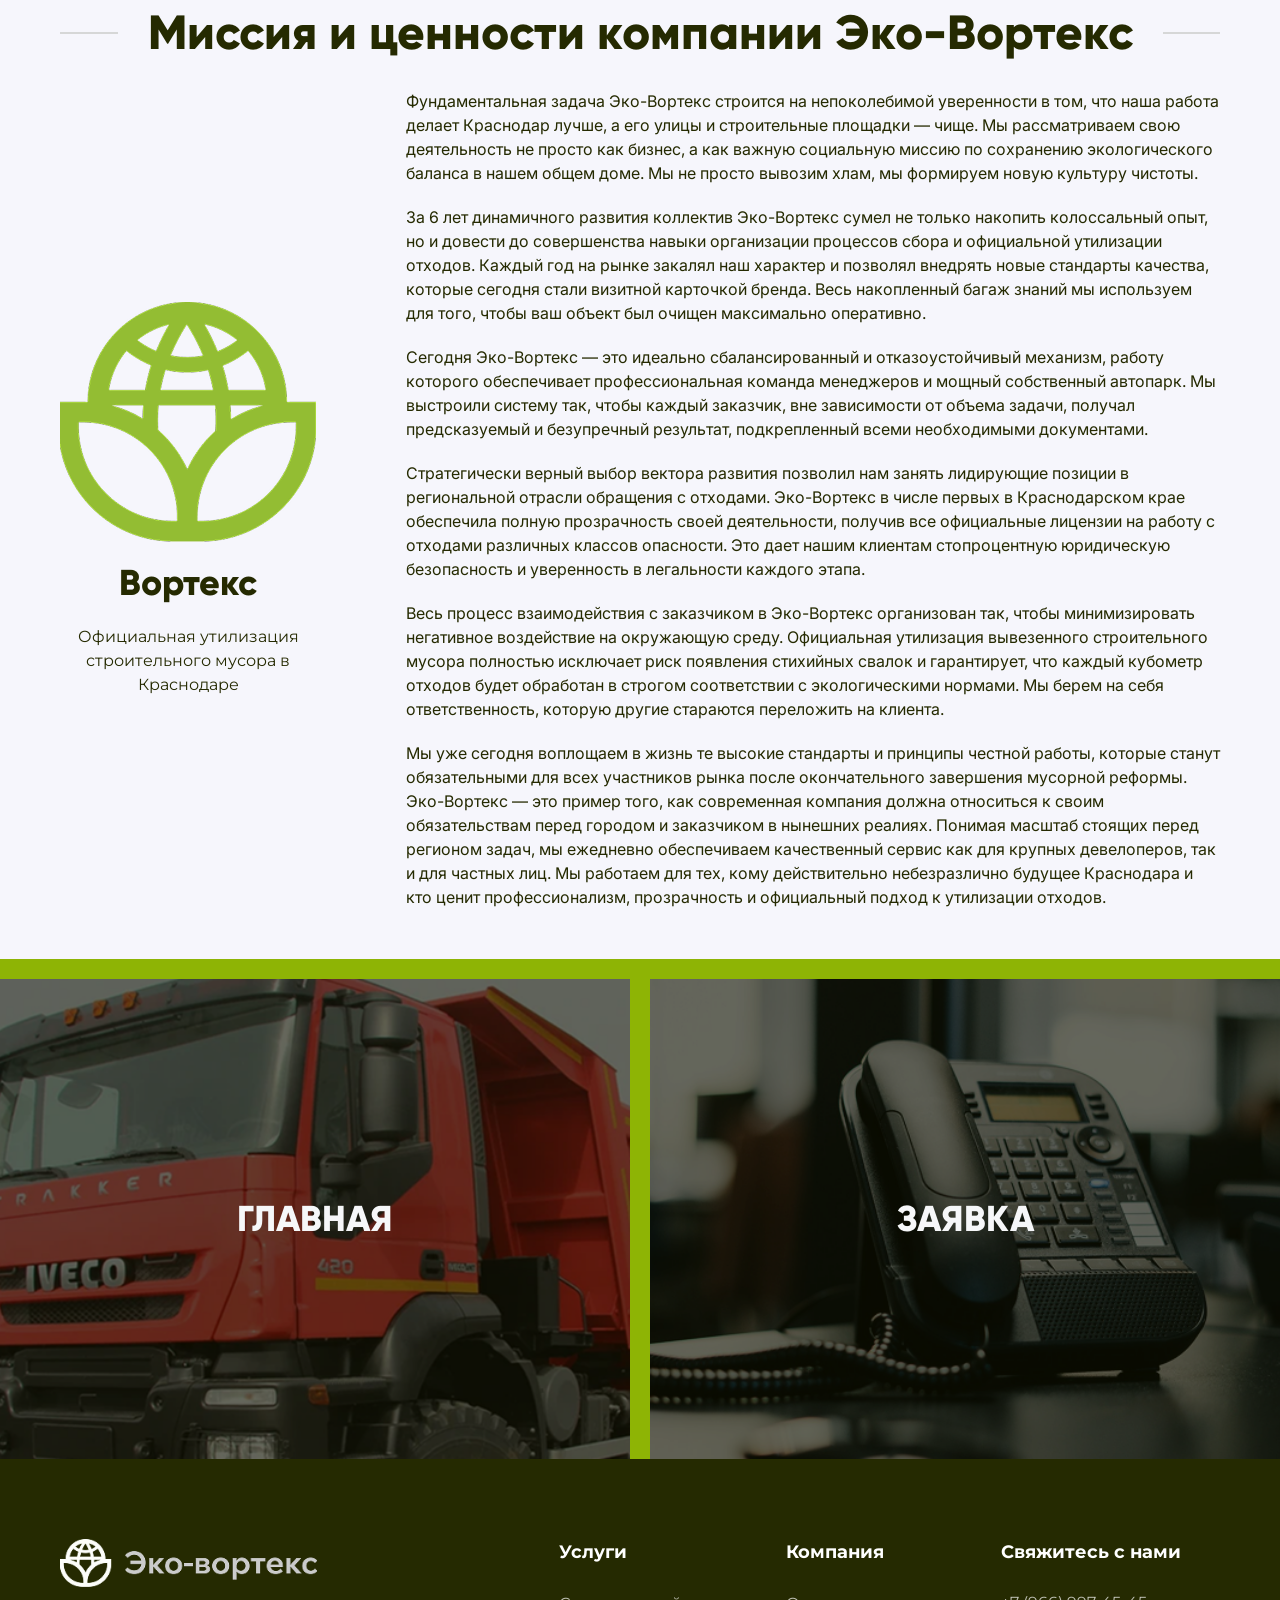
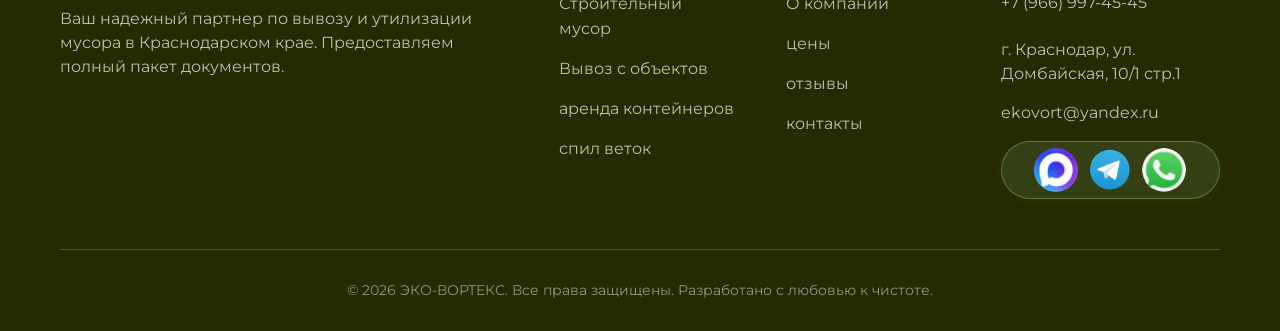
==== commit be8cd943: "SEO: исправление иерархии заголовков и удаление дублей H1" ====
--- a/about.html
+++ b/about.html
@@ -18,7 +18,7 @@
     <section class="about premium-glow">
         <div class="container">
             <div class="about_content">
-                <div class="hero_title">«ЭКО-Вортекс» — лидер в сфере утилизации отходов</div>
+                <h1 class="hero_title">«ЭКО-Вортекс» — лидер в сфере утилизации отходов</h1>
                 <div class="hero_desk">За 6 лет работы мы создали мощную базу: собственный автопарк из 17 единиц
                     спецтехники и отлаженную систему вывоза мусора. Мы берем на себя полную ответственность за чистоту
                     ваших объектов и законную утилизацию строительного мусор/мусора в Краснодаре.</div>
@@ -195,9 +195,11 @@
                     заказчикам получение всех необходимых отчетных документов и полную уверенность в юридической чистоте
                     процесса. Мы полностью исключаем вероятность попадания отходов на незаконные свалки, обеспечивая их
                     своевременную и официальную утилизацию.</div>
-                <div class="stroitelniymusor_krasnodae_btn">
-                    <button class="stroitelniymusor_krasnodae_btn_call btn-call">позвоните нам</button>
-                </div>
+
+                <button class="stroitelniymusor_krasnodae_btn_call btn-call">позвоните нам</button>
+
+
+
             </div>
         </div>
     </section>
@@ -336,13 +338,13 @@
             <a href="about.html" class="about_links_item">
                 <img src="images/about_car_img.png" alt="" class="about_links_img">
                 <div class="about_links_overlay"></div>
-                <div class="about_links_text">о компании</div>
+                <div class="about_links_text" href="index.html">Главная</div>
             </a>
             <div class="about_links_separator"></div>
             <a href="contact.html" class="about_links_item">
                 <img src="images/about_phone_img.png" alt="" class="about_links_img">
                 <div class="about_links_overlay"></div>
-                <div class="about_links_text">контакты</div>
+                <div class="about_links_text" href="application.html">Заявка</div>
             </a>
         </div>
     </section>
--- a/css/main.css
+++ b/css/main.css
@@ -582,14 +582,15 @@
 }
 
 .hero::after {
-    content: '';
+    content: "";
     position: absolute;
+    left: 0;
     top: 0;
-    left: 0;
+    height: 100%;
     width: 100%;
-    height: 100%;
-    background: rgba(16, 16, 16, 0.45);
-    z-index: 1;
+    background-color: #101010;
+    opacity: .7;
+    z-index: 2;
 }
 
 .hero__video {
@@ -605,7 +606,7 @@
 
 .hero .container {
     position: relative;
-    z-index: 2;
+    z-index: 3;
     width: 100%;
 }
 
--- a/css/about.css
+++ b/css/about.css
@@ -154,6 +154,7 @@
 }
 
 .steps_header_btn {
+    cursor: pointer;
     border-radius: 100px;
     padding: 5px 20px;
     width: 181px;
@@ -220,7 +221,6 @@
     left: 0;
     width: 100vw;
     height: 100vh;
-    z-index: -1;
 }
 
 .stroitelniymusor_krasnodae_content {
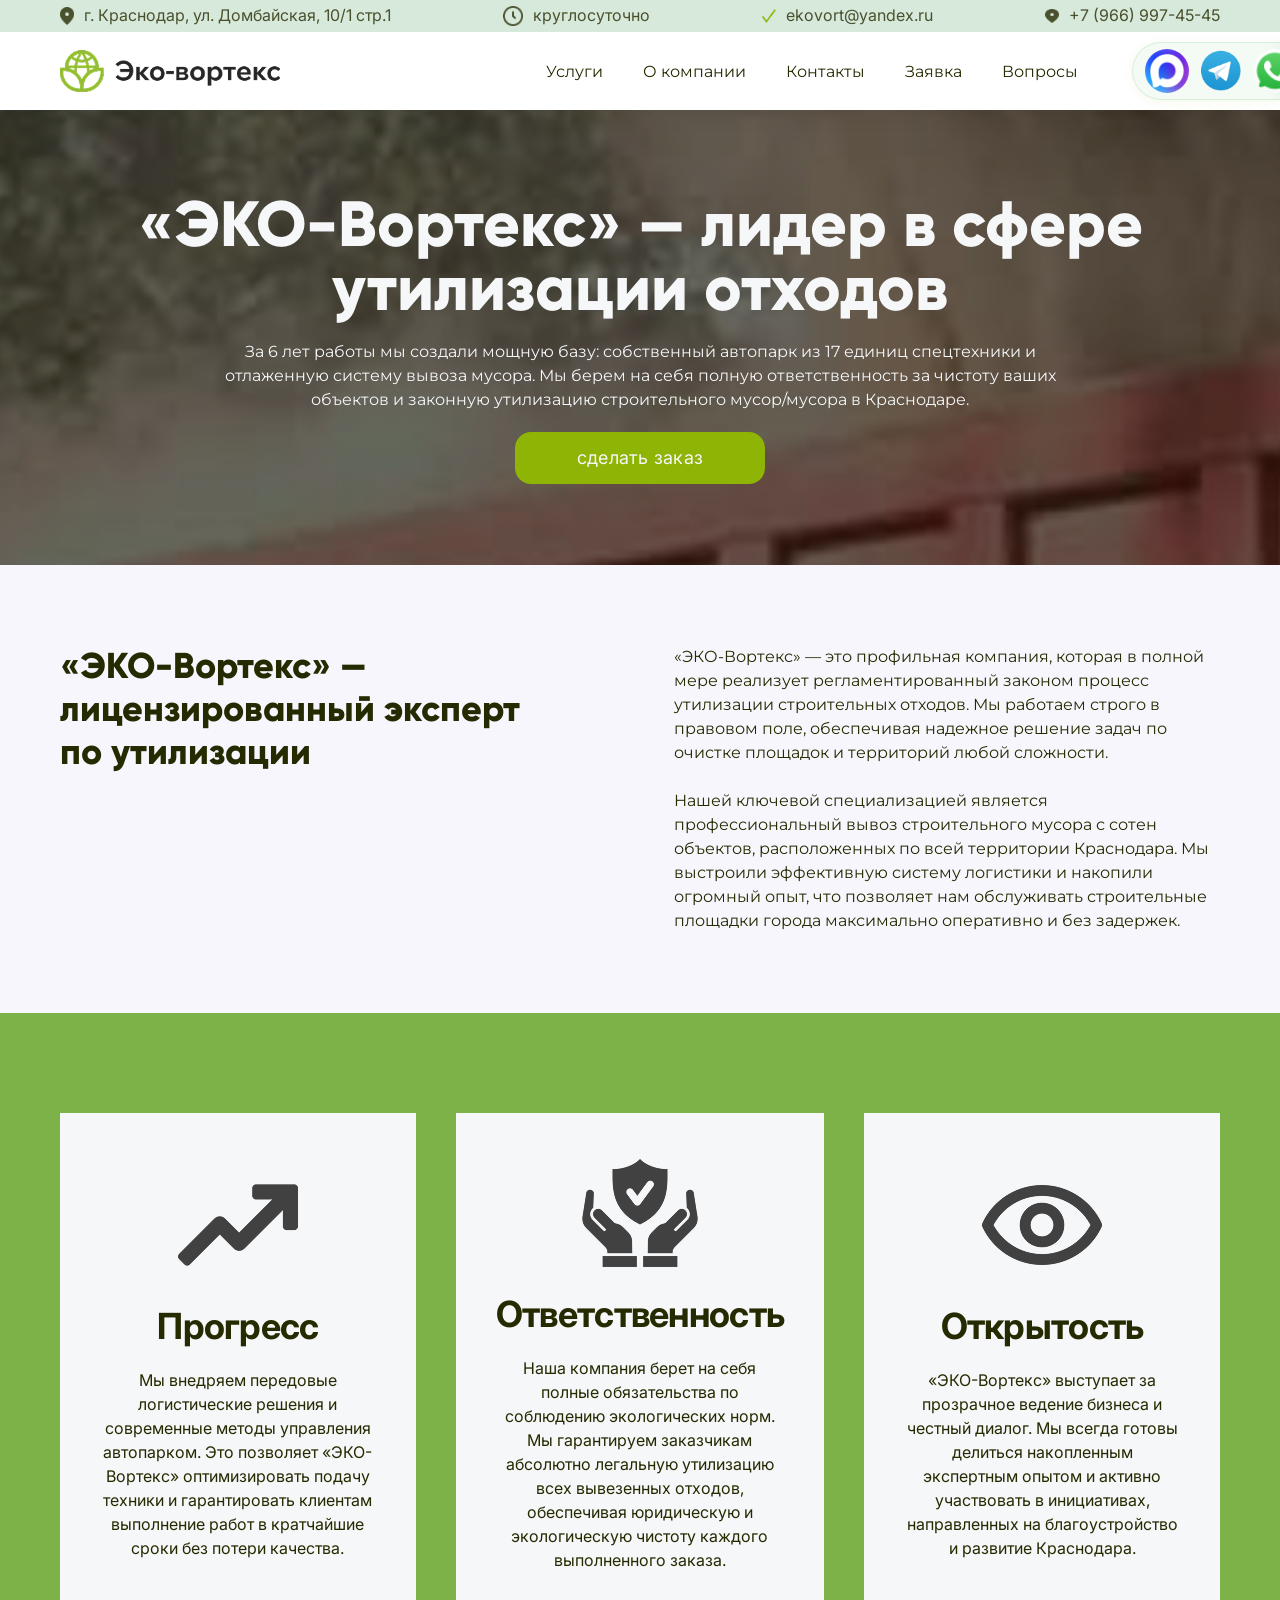
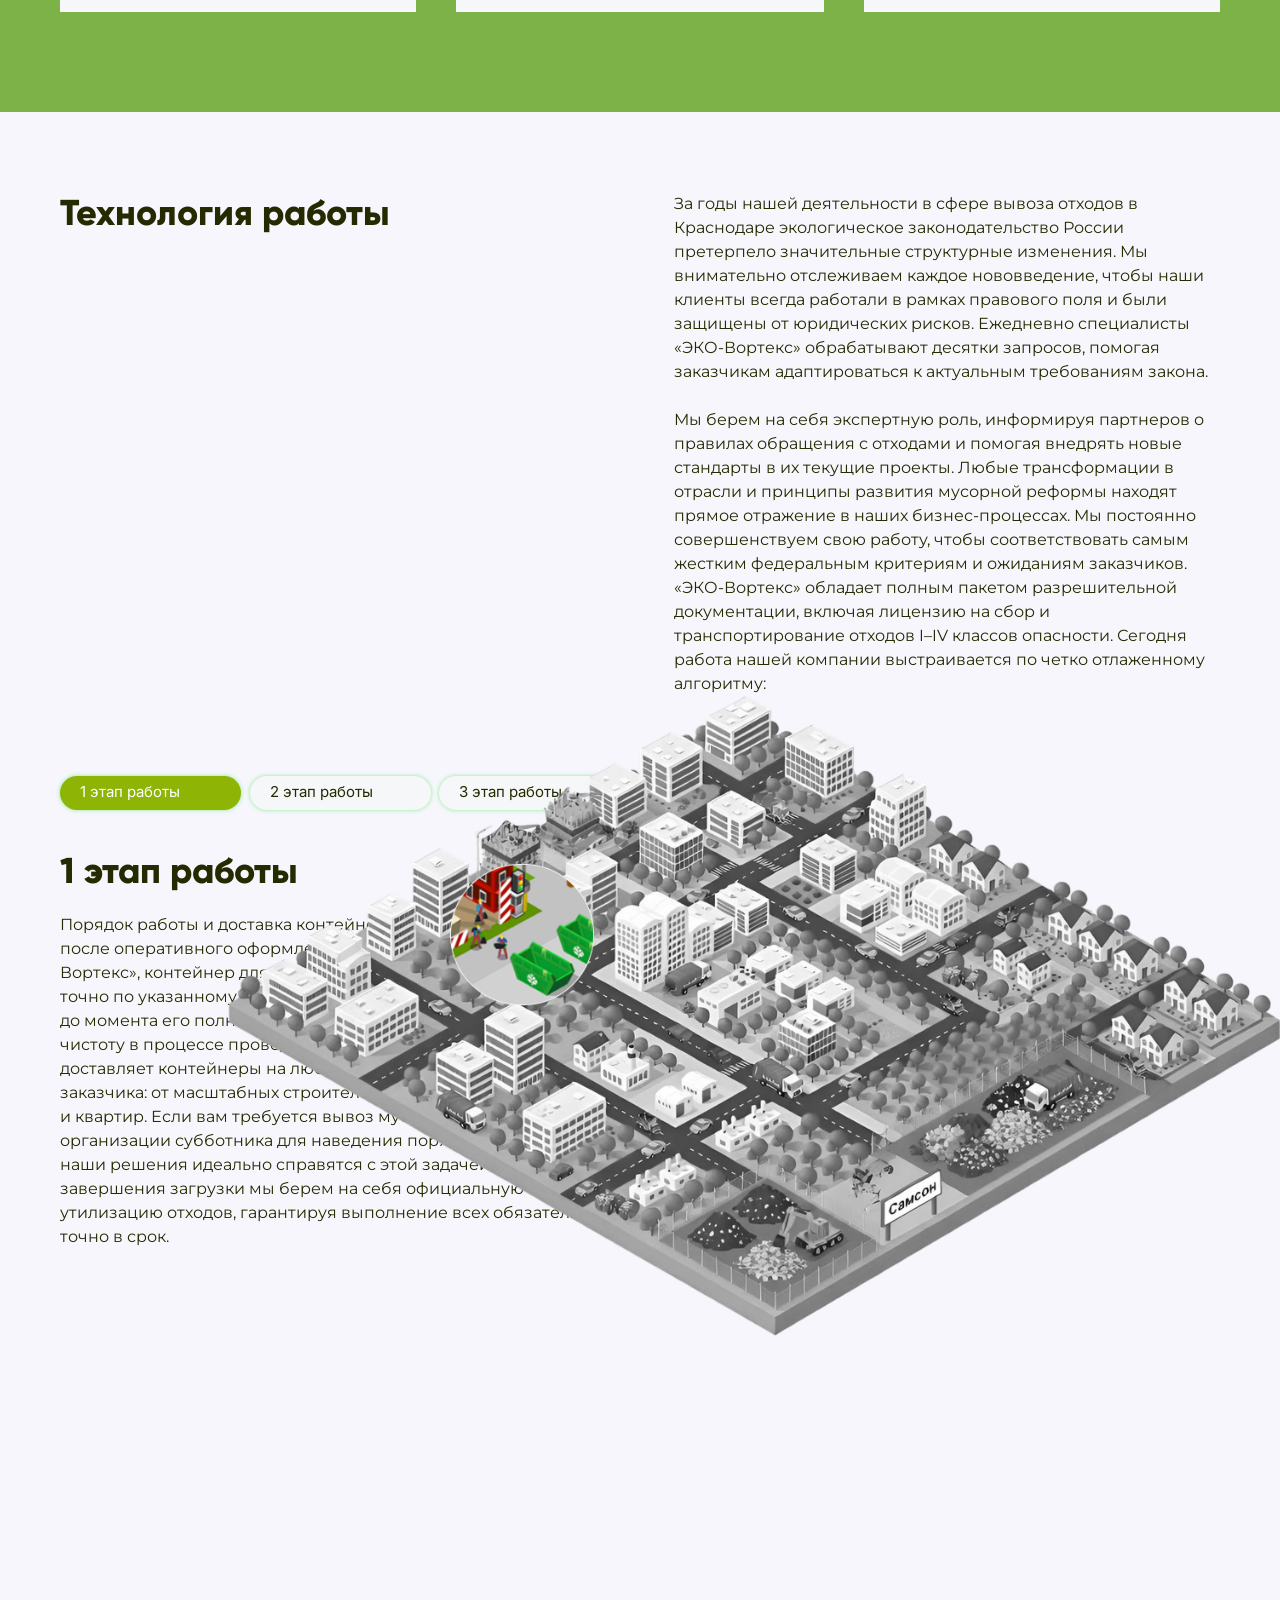
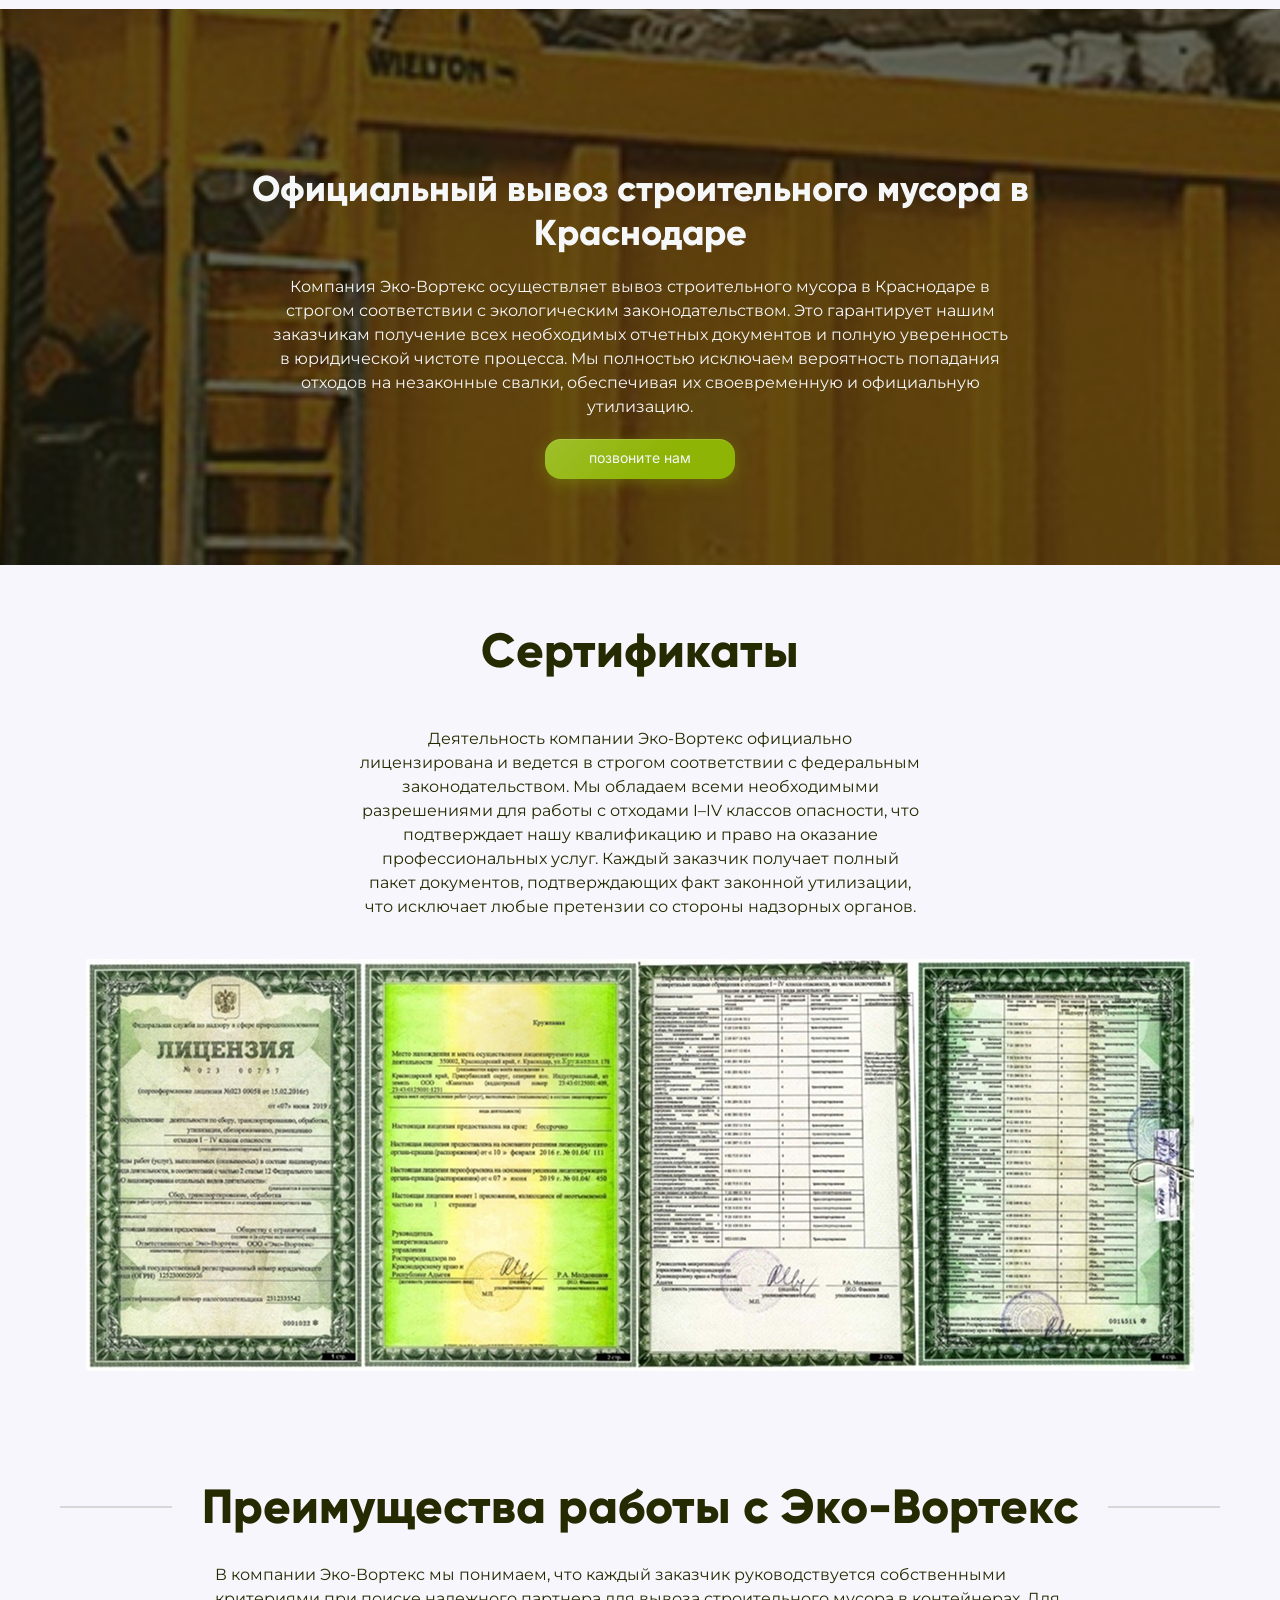
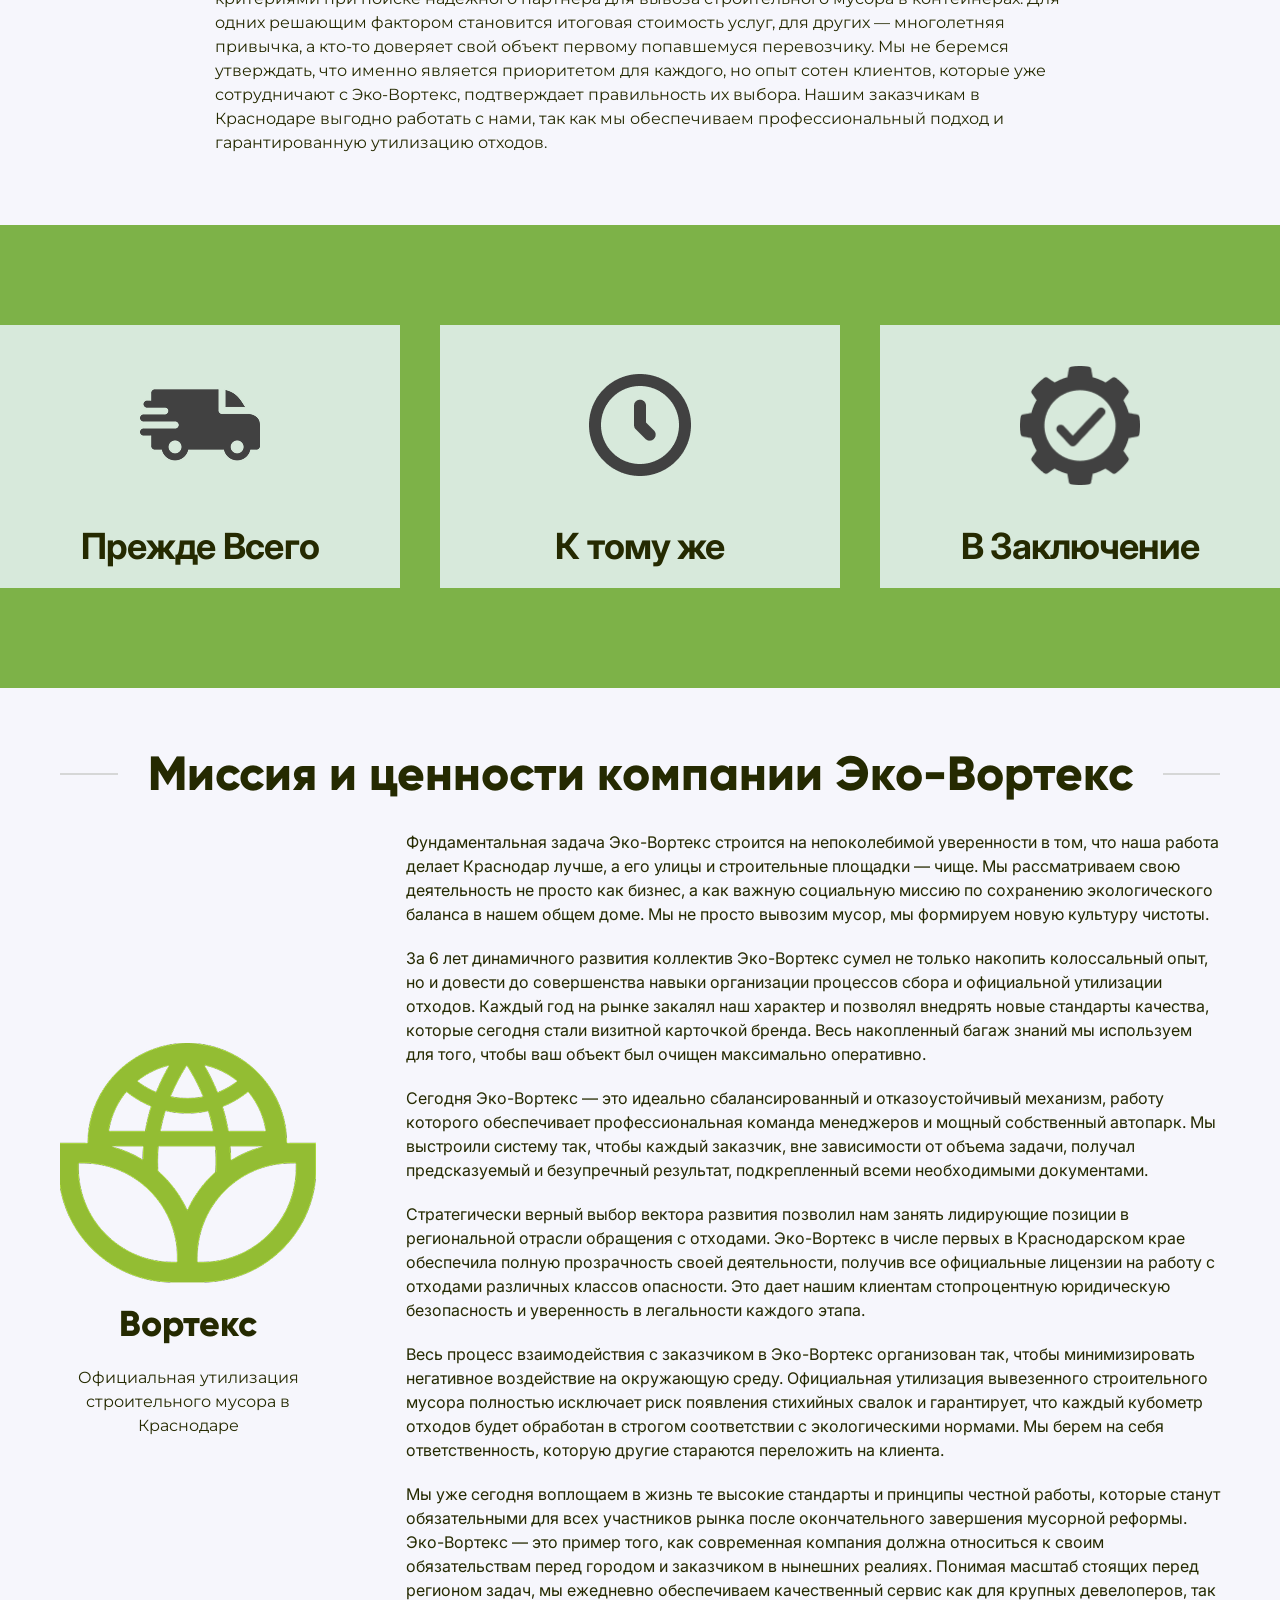
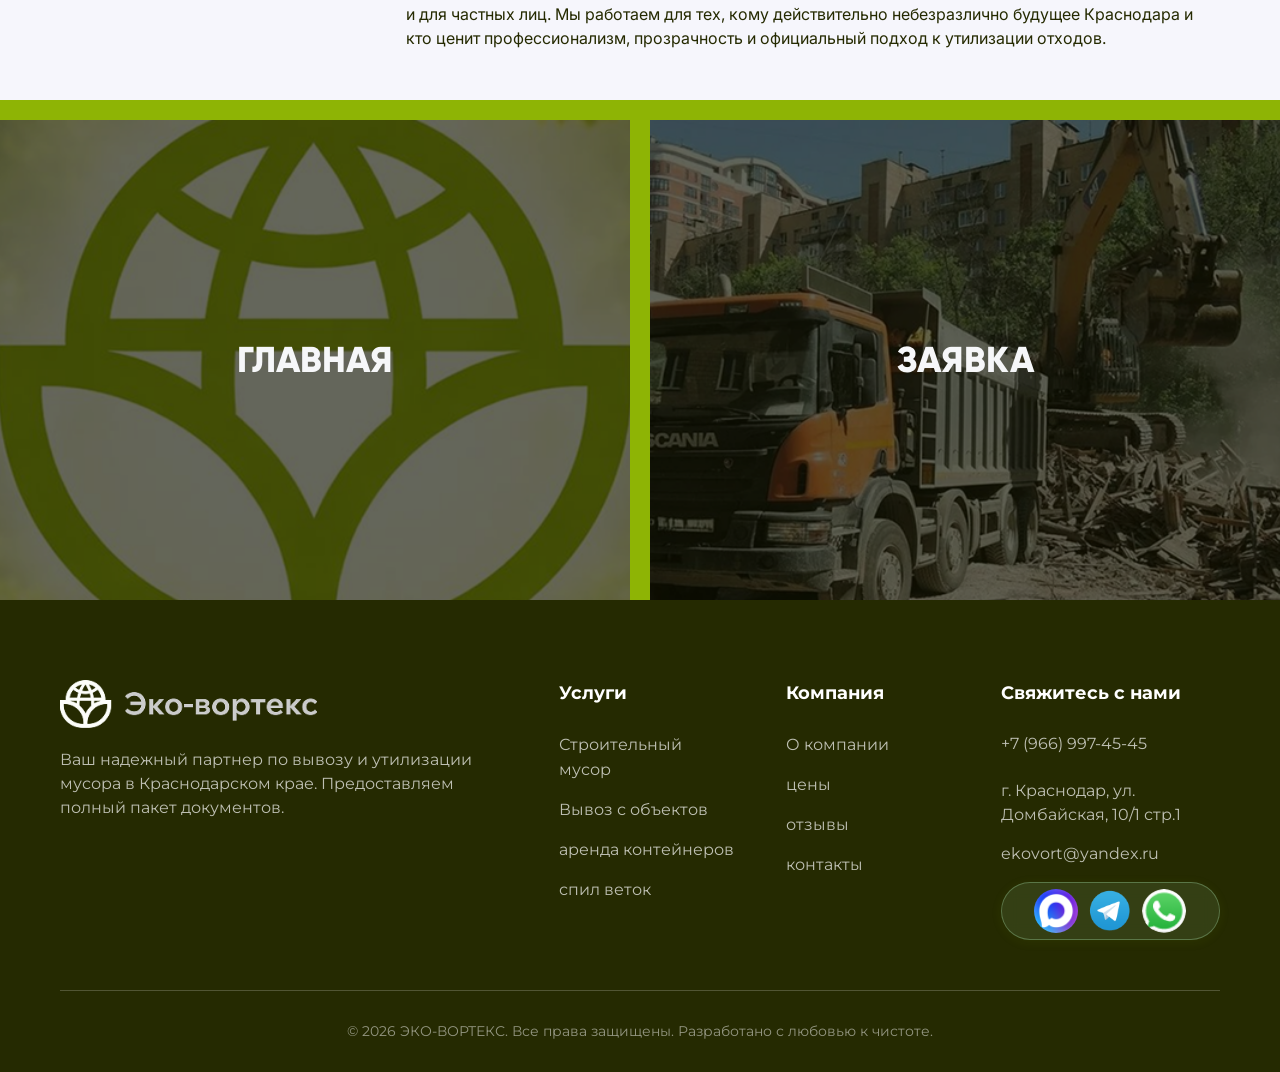
==== commit c193887e: "Update: slider dimensions and background fixes" ====
--- a/about.html
+++ b/about.html
@@ -88,37 +88,7 @@
         </div>
     </section>
 
-    <section class="numbers">
-        <div class="container">
-            <h2 class="numbers__title">Эко-вортекс в цифрах сегодня</h2>
-            <div class="numbers__cards">
-                <div class="numbers__card">
-                    <div class="numbers__card-val">6 лет</div>
-                    <p class="numbers__card-text">Безупречной работы, экспертного опыта и репутации надежного
-                        партнера в сфере вывоза строительного мусора. </p>
-                </div>
-                <div class="numbers__card">
-                    <div class="numbers__card-val">17 машин</div>
-                    <p class="numbers__card-text">Из нашего автопарка ежедневно отправляются на рейсы по всему
-                        Краснодару, чтобы оперативно и легально утилизировать любые объемы отходов.</p>
-                </div>
-            </div>
-
-            <div class="numbers__info">
-                <p class="numbers__info-text">
-                    Мы в «ЭКО-Вортекс» искренне верим, что строим не просто сервис по вывозу мусора, а
-                    по-настоящему важный для Краснодара бизнес. Наша главная цель — задавать высокие стандарты
-                    экологической ответственности и делать город чище каждый день. Мы на собственном примере
-                    показываем, как должна работать современная и прозрачная утилизация отходов. Наша команда
-                    уверена, что именно на таком ответственном подходе и должны строиться предприятия в нашем
-                    регионе.
-                </p>
-                <div class="numbers__info-img">
-                    <img src="images/smalllogo.png" alt="eco icon">
-                </div>
-            </div>
-        </div>
-    </section>
+
 
     <section class="technology under_about_section">
         <div class="container">
@@ -290,7 +260,7 @@
                         <p>Фундаментальная задача Эко-Вортекс строится на непоколебимой уверенности в том, что наша
                             работа делает Краснодар лучше, а его улицы и строительные площадки — чище. Мы рассматриваем
                             свою деятельность не просто как бизнес, а как важную социальную миссию по сохранению
-                            экологического баланса в нашем общем доме. Мы не просто вывозим хлам, мы формируем новую
+                            экологического баланса в нашем общем доме. Мы не просто вывозим мусор, мы формируем новую
                             культуру чистоты.</p>
 
                         <p>За 6 лет динамичного развития коллектив Эко-Вортекс сумел не только накопить колоссальный
@@ -336,13 +306,13 @@
     <section class="about_links">
         <div class="about_links_wrapper">
             <a href="about.html" class="about_links_item">
-                <img src="images/about_car_img.png" alt="" class="about_links_img">
+                <img src="images/appimg1.png" alt="" class="about_links_img">
                 <div class="about_links_overlay"></div>
                 <div class="about_links_text" href="index.html">Главная</div>
             </a>
             <div class="about_links_separator"></div>
             <a href="contact.html" class="about_links_item">
-                <img src="images/about_phone_img.png" alt="" class="about_links_img">
+                <img src="images/about2img.png" alt="" class="about_links_img">
                 <div class="about_links_overlay"></div>
                 <div class="about_links_text" href="application.html">Заявка</div>
             </a>
--- a/css/main.css
+++ b/css/main.css
@@ -150,6 +150,7 @@
     .header {
         position: relative !important;
     }
+
     body {
         padding-top: 0 !important;
     }
@@ -689,7 +690,7 @@
 
 /* --- Clients Section --- */
 .clients {
-    padding: 100px 0;
+    padding: 50px 0;
     background-color: #fff;
 }
 
@@ -876,10 +877,7 @@
 /* --- Calculate Section --- */
 .calculate {
     position: relative;
-    background-image: url('../images/facts.png');
-    background-size: cover;
-    background-position: center;
-    background-repeat: no-repeat;
+    background: linear-gradient(rgba(0, 0, 0, 0.6), rgba(0, 0, 0, 0.6)), url('../images/stats_bg.png') no-repeat center / cover !important;
     display: flex;
     align-items: center;
     padding: 100px;
@@ -893,7 +891,7 @@
     left: 0;
     right: 0;
     bottom: 0;
-    background: rgba(0, 0, 0, 0.45);
+    /* background: rgba(0, 0, 0, 0.45); */
     z-index: 1;
 }
 
@@ -945,7 +943,7 @@
 .stats {
     position: relative;
     padding: 120px 0;
-    background: url('../images/96000img.png') no-repeat center / cover;
+    background: linear-gradient(rgba(0, 0, 0, 0.7), rgba(0, 0, 0, 0.7)), url('../images/truck_bg.png') no-repeat center / cover !important;
     text-align: center;
 }
 
@@ -956,7 +954,8 @@
     left: 0;
     width: 100%;
     height: 100%;
-    background: rgba(0, 0, 0, 0.4);
+    background: transparent;
+    /* Overlay is in background-image now */
     z-index: 1;
 }
 
@@ -1007,6 +1006,12 @@
     margin-bottom: 80px;
 }
 
+@media (max-width: 768px) {
+    .numbers__cards {
+        grid-template-columns: 1fr;
+    }
+}
+
 .numbers__card {
     flex: 1;
     background: #e4f0e7;
@@ -1020,6 +1025,15 @@
     font-weight: 800;
     font-size: 64px;
     line-height: 100%;
+    color: #252a01;
+    margin-bottom: 5px;
+}
+
+.numbers__card-label {
+    font-family: var(--font-family);
+    font-weight: 700;
+    font-size: 24px;
+    line-height: 120%;
     color: #252a01;
     margin-bottom: 15px;
 }
@@ -1067,7 +1081,7 @@
 .mission {
     position: relative;
     padding: 120px 0;
-    background: url('../images/gazel.png') no-repeat center / cover;
+    background: linear-gradient(rgba(37, 42, 1, 0.7), rgba(37, 42, 1, 0.7)), url('../images/gazel.png') no-repeat center / cover !important;
     text-align: center;
 }
 
@@ -1078,7 +1092,7 @@
     left: 0;
     width: 100%;
     height: 100%;
-    background: rgba(0, 0, 0, 0.45);
+    background: transparent;
     z-index: 1;
 }
 
@@ -1372,21 +1386,27 @@
 }
 
 .process__cards {
-    display: flex;
-    justify-content: center;
+    display: grid;
+    grid-template-columns: repeat(6, 1fr);
     gap: 30px;
 }
 
 .process__card {
-    width: 400px;
-    height: 783px;
-    /* As per Figma bounding box */
     background: #fff;
     border-radius: 16px;
     overflow: hidden;
     text-align: left;
     display: flex;
     flex-direction: column;
+    min-height: 500px;
+}
+
+.process__card:nth-child(-n+3) {
+    grid-column: span 2;
+}
+
+.process__card:nth-child(n+4) {
+    grid-column: span 3;
 }
 
 .process__card-img {
@@ -1404,6 +1424,8 @@
 .process__card-content {
     padding: 40px;
     flex: 1;
+    display: flex;
+    flex-direction: column;
 }
 
 .process__card-title {
@@ -1420,13 +1442,20 @@
     font-size: 16px;
     line-height: 150%;
     color: #252a01;
+    margin-bottom: 30px;
+    flex-grow: 1;
+}
+
+.process__card-btn {
+    width: 100%;
+    margin-top: auto;
 }
 
 /* --- Furniture Banner --- */
 .furniture-banner {
     position: relative;
     padding: 150px 0;
-    background: url('../images/divani.png') no-repeat center / cover;
+    background: linear-gradient(rgba(37, 42, 1, 0.7), rgba(37, 42, 1, 0.7)), url('../images/divani.png') no-repeat center / cover !important;
     text-align: center;
 }
 
@@ -1608,7 +1637,7 @@
 .cta-banner {
     position: relative;
     padding: 180px 0;
-    background: url('../images/vmesto2gifki.jpg') no-repeat center / cover;
+    background: linear-gradient(rgba(0, 0, 0, 0.6), rgba(0, 0, 0, 0.6)), url('../images/vmesto2gifki.jpg') no-repeat center / cover !important;
     text-align: center;
 }
 
@@ -1831,13 +1860,25 @@
 }
 
 @keyframes fadeIn {
-    from { opacity: 0; }
-    to { opacity: 1; }
+    from {
+        opacity: 0;
+    }
+
+    to {
+        opacity: 1;
+    }
 }
 
 @keyframes slideUp {
-    from { opacity: 0; transform: translateY(15px); }
-    to { opacity: 1; transform: translateY(0); }
+    from {
+        opacity: 0;
+        transform: translateY(15px);
+    }
+
+    to {
+        opacity: 1;
+        transform: translateY(0);
+    }
 }
 
 .modal__socials {
@@ -2041,17 +2082,20 @@
 .mobile-nav__panel {
     position: absolute;
     top: 0;
-    right: 0; /* Slide from right */
+    right: 0;
+    /* Slide from right */
     bottom: 0;
     width: 100vw;
     background: linear-gradient(160deg, #1c2000 0%, #252a01 60%, #1a1e00 100%);
     display: flex;
     flex-direction: column;
-    transform: translateX(100%); /* Start off-screen right */
+    transform: translateX(100%);
+    /* Start off-screen right */
     transition: transform 0.42s cubic-bezier(0.4, 0, 0.2, 1);
     overflow-y: auto;
     overflow-x: hidden;
-    box-shadow: -20px 0 60px rgba(0, 0, 0, 0.4); /* Shadow towards left */
+    box-shadow: -20px 0 60px rgba(0, 0, 0, 0.4);
+    /* Shadow towards left */
     outline: none;
     padding: 0;
     scrollbar-width: thin;
@@ -2119,7 +2163,8 @@
 
 /* Ensure mobile nav close button is in similar spot to burger for seamless UX */
 .mobile-nav__header {
-    height: 74px; /* Matches mobile header height approx */
+    height: 74px;
+    /* Matches mobile header height approx */
 }
 
 /* Nav list */
@@ -2310,7 +2355,7 @@
     width: 56px;
     height: 56px;
     border-radius: 50%;
-    box-shadow: 0 4px 12px rgba(0,0,0,0.15);
+    box-shadow: 0 4px 12px rgba(0, 0, 0, 0.15);
 }
 
 /* Phone number block */
@@ -3235,6 +3280,10 @@
 
 /* === 1280px+ desktop guard: ensure nothing breaks === */
 @media (min-width: 1025px) {
+    .for-whom-cards {
+        grid-template-columns: repeat(2, 1fr);
+    }
+
     .header__inner {
         display: flex;
         align-items: center;
@@ -3339,14 +3388,14 @@
 
     /* Process */
     .process__cards {
-        flex-direction: column;
-        align-items: center;
+        grid-template-columns: 1fr;
     }
 
     .process__card {
         width: 100%;
         max-width: 560px;
         height: auto;
+        grid-column: span 1 !important;
     }
 
     /* Footer */
@@ -3793,8 +3842,7 @@
     }
 
     .process__cards {
-        flex-direction: column;
-        align-items: center;
+        grid-template-columns: 1fr;
     }
 
     .process__card {
@@ -4441,21 +4489,28 @@
 
 .what-we-do {
     padding: 80px 0;
+    padding-bottom: 0;
     background: #fff;
 }
 
 .for-whom-cards {
     display: grid;
-    grid-template-columns: repeat(4, 1fr);
+    grid-template-columns: repeat(auto-fit, minmax(min(100%, 350px), 1fr));
     gap: 20px;
+    width: 100%;
 }
 
 .for-whom-card {
-    background: #f7f7f5;
-    padding: 36px 28px;
-    border-radius: 18px;
+    background: #d7e9db;
+    padding: 30px;
+    border-radius: 16px;
     transition: all 0.3s ease;
     border: 1.5px solid transparent;
+    display: flex;
+    flex-direction: column;
+    height: 100%;
+    min-height: 240px;
+    box-sizing: border-box;
 }
 
 .for-whom-card:hover {
@@ -4467,16 +4522,19 @@
 
 .for-whom-icon {
     margin-bottom: 22px;
+    display: flex;
+    justify-content: center;
 }
 
 .for-whom-icon img {
-    height: 52px;
-    filter: grayscale(1) brightness(0.6);
+    width: 70px;
+    height: 70px;
+    object-fit: contain;
     transition: 0.3s;
 }
 
 .for-whom-card:hover .for-whom-icon img {
-    filter: grayscale(0) brightness(1);
+    filter: none;
 }
 
 .for-whom-card h3 {
@@ -4484,12 +4542,14 @@
     font-weight: 700;
     margin-bottom: 12px;
     color: #1a1a1a;
+    text-align: center;
 }
 
 .for-whom-card p {
     color: #888;
     line-height: 1.55;
     font-size: 15px;
+    text-align: left;
 }
 
 /* ============================================================
@@ -4579,109 +4639,224 @@
 }
 
 /* ============================================================
-   REAL CASES — Redesigned
+   REAL CASES — Swiper Slider Refined
    ============================================================ */
-.real-cases {
+.real-cases-slider {
     padding: 100px 0;
-    background: #ffffff; /* Чистый белый фон */
-}
-
-.real-cases .section-title {
-    color: #1a1a1a;
+    background-color: #f8f9fa;
+    overflow: hidden;
+}
+
+.section-title-centered {
     text-align: center;
-    margin-bottom: 50px;
-    font-size: 32px;
-}
-
-.case-card {
-    display: grid;
-    grid-template-columns: 1.1fr 0.9fr;
+    font-family: var(--third-family);
+    font-weight: 800;
+    font-size: clamp(32px, 5vw, 48px);
+    color: #252a01;
+    margin-bottom: 60px;
+}
+
+.swiper-container-wrapper {
+    position: relative;
+    max-width: 1200px;
+    margin: 0 auto;
+    padding: 0 60px;
+    z-index: 10;
+}
+
+.real-cases-swiper {
+    padding: 20px 0 60px;
+    z-index: 2;
+}
+
+/* Base Card Class & Aliases for compatibility */
+.case-card-new-new,
+.case-card-new {
     background: #fff;
-    border-radius: 32px;
+    border-radius: 24px;
+    display: flex;
     overflow: hidden;
-    border: 1px solid rgba(0, 0, 0, 0.05); /* Тонкая граница вместо тени */
-    box-shadow: 0 15px 50px rgba(0, 0, 0, 0.03);
-}
-
-.case-card__img {
-    height: 500px;
-}
-
-.case-card__img img {
+    box-shadow: 0 10px 40px rgba(0, 0, 0, 0.04);
+    height: 100%;
+    border: 1px solid rgba(0, 0, 0, 0.05);
+}
+
+/* Variant without image */
+.case-card-new-new--no-img {
+    display: block;
+}
+
+.case-card-new-new--no-img .case-card-new-new__content {
+    max-width: 100%;
+}
+
+.case-card-new-new__img,
+.case-card-new__img {
+    flex: 0 0 50%;
+    height: 480px;
+    overflow: hidden;
+    position: relative;
+}
+
+.case-card-new-new__img img,
+.case-card-new__img img {
+    border-radius: 16px;
+    max-width: 630px;
+    max-height: 432px;
     width: 100%;
     height: 100%;
     object-fit: cover;
+    transition: transform 0.6s cubic-bezier(0.4, 0, 0.2, 1);
+}
+
+.case-card-new-new:hover .case-card-new-new__img img,
+.case-card-new:hover .case-card-new__img img {
+    transform: scale(1.04);
+}
+
+.case-card-new-new__content,
+.case-card-new__content {
+    flex: 1;
+    padding: 50px 60px;
+    display: flex;
+    flex-direction: column;
+}
+
+.case-card-new-new__label,
+.case-tag {
+    font-family: var(--font-family);
+    font-weight: 500;
+    font-size: 14px;
+    color: #a8b840 !important;
+    margin-bottom: 16px;
     display: block;
-}
-
-.case-card__badge {
+    text-transform: none;
+}
+
+.case-card-new-new__title,
+.case-card-new__content h3 {
+    font-family: var(--third-family);
+    font-weight: 800 !important;
+    font-size: clamp(24px, 2.5vw, 32px) !important;
+    line-height: 1.25;
+    color: #252a01;
+    margin-bottom: 24px;
+}
+
+.case-card-new-new__desc,
+.case-desc {
+    font-family: var(--font-family);
+    font-weight: 400;
+    font-size: 16px;
+    line-height: 1.6;
+    color: #555;
+    margin-bottom: auto;
+    padding-bottom: 40px;
+}
+
+.case-card-new-new__stats,
+.case-stats {
+    display: grid;
+    grid-template-columns: repeat(3, 1fr);
+    gap: 30px;
+    border-top: 1.5px solid #d7e9db;
+    /* Light green separator line */
+    padding-top: 30px;
+}
+
+.case-stat-new,
+.case-stat {
+    display: flex;
+    flex-direction: column;
+}
+
+.case-stat-new__val,
+.case-stat__val {
+    font-family: var(--third-family);
+    font-weight: 700;
+    font-size: 24px;
+    color: #252a01;
+    line-height: 1.1;
+}
+
+.case-stat-new__label,
+.case-stat__lbl {
+    font-size: 14px;
+    color: #999;
+    font-family: var(--font-family);
+    margin-top: 6px;
+}
+
+/* Swiper navigation & dots */
+.swiper-button-prev-custom,
+.swiper-button-next-custom {
     position: absolute;
-    top: 20px;
-    left: 20px;
-    background: #a8b840;
-    color: #111;
-    font-size: 12px;
-    font-weight: 700;
-    letter-spacing: 0.06em;
-    text-transform: uppercase;
-    padding: 6px 14px;
-    border-radius: 100px;
-}
-
-.case-card__content {
-    padding: 56px 52px;
-    display: flex;
-    flex-direction: column;
+    top: 50%;
+    transform: translateY(-50%);
+    width: 54px;
+    height: 54px;
+    background: #fff;
+    border-radius: 50%;
+    display: flex;
+    align-items: center;
     justify-content: center;
-    gap: 20px;
-}
-
-.case-tag {
-    font-size: 12px;
-    font-weight: 600;
-    letter-spacing: 0.1em;
-    text-transform: uppercase;
-    color: #a8b840;
-}
-
-.case-card h3 {
-    font-size: clamp(26px, 3vw, 38px);
-    font-weight: 700;
-    color: #1a1a1a;
-    margin: 0;
-}
-
-.case-desc {
-    font-size: 16px;
-    color: #666;
-    line-height: 1.65;
-    margin: 0;
-}
-
-.case-stats {
-    display: flex;
-    gap: 32px;
-    padding-top: 20px;
-    border-top: 1px solid #eee;
-    margin-top: auto;
-}
-
-.case-stat {
-    display: flex;
-    flex-direction: column;
-    gap: 4px;
-}
-
-.case-stat__val {
-    font-size: 28px;
-    font-weight: 700;
-    color: #1a1a1a;
-    line-height: 1;
-}
-
-.case-stat__lbl {
-    font-size: 13px;
-    color: #999;
+    color: #252a01;
+    box-shadow: 0 6px 20px rgba(0, 0, 0, 0.08);
+    cursor: pointer;
+    z-index: 20;
+    transition: all 0.3s cubic-bezier(0.4, 0, 0.2, 1);
+}
+
+.swiper-button-prev-custom:hover,
+.swiper-button-next-custom:hover {
+    background: var(--brand-green-lime);
+    color: #fff;
+    box-shadow: 0 8px 25px rgba(168, 184, 64, 0.3);
+}
+
+.swiper-pagination-custom {
+    display: flex;
+    justify-content: center;
+    gap: 10px;
+    margin-top: 30px;
+}
+
+.swiper-pagination-custom .swiper-pagination-bullet {
+    width: 10px;
+    height: 10px;
+    background: #e0e0e0;
+    opacity: 1;
+    border-radius: 50%;
+    transition: all 0.3s ease;
+}
+
+.swiper-pagination-custom .swiper-pagination-bullet-active {
+    background: var(--brand-green-lime);
+    width: 32px;
+    border-radius: 6px;
+}
+
+@media (max-width: 991px) {
+
+    .case-card-new-new,
+    .case-card-new {
+        flex-direction: column;
+    }
+
+    .case-card-new-new__img,
+    .case-card-new__img {
+        flex: 0 0 380px;
+        height: 380px;
+    }
+
+    .case-card-new-new__content,
+    .case-card-new__content {
+        padding: 40px 30px;
+    }
+
+    .swiper-container-wrapper {
+        padding: 0 20px;
+    }
 }
 
 /* ============================================================
@@ -5071,56 +5246,7 @@
     line-height: 1.6;
 }
 
-/* What We Do */
-.what-we-do {
-    padding: 80px 0;
-    background: #fff;
-}
-
-.for-whom-cards {
-    display: grid;
-    grid-template-columns: repeat(4, 1fr);
-    gap: 30px;
-}
-
-.for-whom-card {
-    background: #f9f9f9;
-    padding: 40px 30px;
-    border-radius: 20px;
-    transition: all 0.3s ease;
-    border: 1px solid transparent;
-}
-
-.for-whom-card:hover {
-    transform: translateY(-10px);
-    background: #fff;
-    border-color: #252a01;
-    box-shadow: 0 20px 40px rgba(0, 0, 0, 0.05);
-}
-
-.for-whom-icon {
-    margin-bottom: 25px;
-}
-
-.for-whom-icon img {
-    height: 60px;
-    filter: grayscale(1);
-    transition: 0.3s;
-}
-
-.for-whom-card:hover .for-whom-icon img {
-    filter: grayscale(0);
-}
-
-.for-whom-card h3 {
-    font-size: 24px;
-    margin-bottom: 15px;
-}
-
-.for-whom-card p {
-    color: #888;
-    line-height: 1.5;
-}
+
 
 /* Advantages Vortex */
 .advantages-vortex {
@@ -5164,59 +5290,278 @@
     opacity: 0.7;
 }
 
-/* Real Cases */
+/* Real Cases Slider */
 .real-cases {
-    padding: 80px 0;
-    background: #f4f4f4;
-}
-
-.case-card {
-    display: flex;
+    padding: clamp(60px, 12vw, 160px) 0;
+    background: #f6f7f9;
+    overflow: hidden;
+    position: relative;
+}
+
+.real-cases-swiper {
+    --swiper-theme-color: transparent !important;
+    --swiper-navigation-size: 0 !important;
+    padding: 40px 0 100px;
+    overflow: visible !important;
+}
+
+.real-cases-swiper .swiper-wrapper {
+    display: flex;
+    align-items: center;
+    /* Strictly center slides vertically */
+}
+
+.real-cases-swiper .swiper-slide {
+    width: 80%;
+    /* Ensure side slides are visible */
+    max-width: 1380px;
+    display: flex;
+    justify-content: center;
+    align-items: center;
+    transition: opacity 0.4s ease;
+    opacity: 1 !important;
+}
+
+/* Internal card container - this is what we scale and blur */
+.case-card-new-new {
     background: #fff;
-    border-radius: 30px;
+    border-radius: 16px;
+    /* 16px as requested */
+    box-shadow: 0 10px 40px rgba(0, 0, 0, 0.04);
+    display: flex;
+    width: 100%;
+    /* Fill the 80% slide container */
+    max-width: 1380px;
+    height: 512px;
+    /* Fixed height on desktop */
+    padding: 40px;
+    /* 40px padding all sides */
     overflow: hidden;
-    box-shadow: 0 10px 30px rgba(0, 0, 0, 0.05);
-}
-
-.case-card__img {
-    flex: 1;
-    min-height: 400px;
-}
-
-.case-card__img img {
+    transform: scale(0.85);
+    filter: blur(8px);
+    opacity: 0.5;
+    transition: all 0.7s cubic-bezier(0.16, 1, 0.3, 1);
+    margin: 0 auto;
+    gap: 40px;
+    /* Gap between image and text */
+}
+
+/* Active slide state - applied to the internal card */
+.real-cases-swiper .swiper-slide-active .case-card-new-new {
+    transform: scale(1);
+    filter: blur(0);
+    opacity: 1;
+    box-shadow: 0 20px 60px rgba(0, 0, 0, 0.08);
+}
+
+/* Minimalist Circular Arrows */
+.cases-prev,
+.cases-next {
+    position: absolute;
+    top: 50%;
+    transform: translateY(-50%);
+    width: 60px;
+    height: 60px;
+    background: #fff;
+    border-radius: 50%;
+    box-shadow: 0 5px 20px rgba(0, 0, 0, 0.08);
+    display: flex;
+    align-items: center;
+    justify-content: center;
+    cursor: pointer;
+    z-index: 100;
+    transition: 0.3s cubic-bezier(0.165, 0.84, 0.44, 1);
+    border: none !important;
+    outline: none !important;
+    -webkit-tap-highlight-color: transparent;
+}
+
+/* Suppressing default Swiper arrows (Force hide blue elements) */
+.cases-prev:after,
+.cases-next:after,
+.swiper-button-prev:after,
+.swiper-button-next:after {
+    content: none !important;
+    display: none !important;
+}
+
+/* Minimalist Arrow Icons (Strictly custom) */
+.cases-prev::before,
+.cases-next::before {
+    content: '';
+    width: 14px;
+    height: 14px;
+    border-left: 2.5px solid var(--brand-dark);
+    border-bottom: 2.5px solid var(--brand-dark);
+    display: block;
+}
+
+.cases-prev::before {
+    transform: translateX(4px) rotate(45deg);
+}
+
+.cases-next::before {
+    transform: translateX(-4px) rotate(-135deg);
+}
+
+.cases-prev:hover,
+.cases-next:hover {
+    background: var(--brand-green-lime);
+    box-shadow: 0 8px 25px rgba(142, 180, 5, 0.3);
+}
+
+.cases-prev:hover::before,
+.cases-next:hover::before {
+    border-color: #fff;
+}
+
+.cases-prev {
+    left: clamp(10px, 4vw, 80px);
+}
+
+.cases-next {
+    right: clamp(10px, 4vw, 80px);
+}
+
+/* Pagination Styling */
+.cases-pagination {
+    bottom: 30px !important;
+}
+
+.cases-pagination .swiper-pagination-bullet {
+    width: 12px;
+    height: 12px;
+    background: #e0e0e0;
+    opacity: 1;
+    transition: all 0.4s ease;
+}
+
+.cases-pagination .swiper-pagination-bullet-active {
+    background: var(--brand-green-lime);
+    width: 32px;
+    border-radius: 12px;
+}
+
+/* Image container and strict centering */
+.case-card-new-new__img {
+    flex: 0 0 630px;
+    /* Exact 630px width */
+    height: 432px;
+    /* Exact 432px height */
+    position: relative;
+    overflow: hidden;
+    border-radius: 16px;
+    /* 16px as requested */
+    background: #eee;
+}
+
+.case-card-new-new__img img {
+    position: absolute;
+    top: 0;
+    left: 0;
     width: 100%;
     height: 100%;
     object-fit: cover;
-}
-
-.case-card__content {
+    object-position: center;
+    /* Strictly centered image */
+    display: block;
+}
+
+.case-card-new-new__content {
     flex: 1;
-    padding: 60px;
+    padding: 0;
     display: flex;
     flex-direction: column;
     justify-content: center;
 }
 
-.case-card h3 {
-    font-size: 32px;
+.case-card-new-new__label {
+    display: inline-block;
+    color: var(--brand-green-lime);
+    font-size: 13px;
+    text-transform: uppercase;
+    font-weight: 700;
+    letter-spacing: 0.1em;
+    margin-bottom: 20px;
+}
+
+.case-card-new-new__title {
+    font-family: var(--third-family);
+    font-weight: 800;
+    font-size: clamp(22px, 3.5vw, 36px);
+    line-height: 1.15;
+    color: var(--brand-dark);
     margin-bottom: 30px;
 }
 
-.case-details {
-    list-style: none;
-    padding: 0;
+.case-card-new-new__desc {
+    font-family: var(--font-family);
+    font-size: clamp(14px, 1.1vw, 16px);
+    line-height: 1.6;
+    color: #555;
     margin-bottom: 30px;
 }
 
-.case-details li {
-    margin-bottom: 10px;
-    font-size: 18px;
-}
-
-.case-desc {
-    color: #666;
-    font-size: 16px;
-    line-height: 1.6;
+.case-card-new-new__stats {
+    display: flex;
+    justify-content: space-between;
+    padding-top: 30px;
+    border-top: 1px solid rgba(142, 180, 5, 0.15);
+}
+
+.case-stat-new__val {
+    font-family: var(--third-family);
+    font-weight: 800;
+    font-size: clamp(20px, 2.8vw, 32px);
+    color: var(--brand-dark);
+}
+
+.case-stat-new__label {
+    font-size: 12px;
+    color: #999;
+}
+
+/* Responsive Overrides */
+@media (max-width: 1400px) {
+    .real-cases-swiper .swiper-slide {
+        width: 95vw;
+    }
+
+    .case-card-new-new {
+        width: 100%;
+        max-width: 1380px;
+    }
+}
+
+@media (max-width: 991px) {
+    .case-card-new-new {
+        height: auto;
+        flex-direction: column;
+        padding: 30px;
+        gap: 30px;
+    }
+
+    .case-card-new-new__img {
+        flex: 0 0 auto;
+        width: 100%;
+        height: 320px;
+    }
+
+    .cases-prev,
+    .cases-next {
+        display: none;
+    }
+}
+
+@media (max-width: 576px) {
+    .case-card-new-new {
+        padding: 20px;
+        gap: 20px;
+    }
+
+    .case-card-new-new__img {
+        height: 240px;
+    }
 }
 
 /* Calculator Complex */
@@ -5275,6 +5620,10 @@
     font-weight: 700;
     margin: 20px 0;
     color: #fff;
+}
+
+.cases-pagination {
+    display: none !important;
 }
 
 .calc-btn-final {
@@ -5323,22 +5672,27 @@
    ============================================================ */
 
 @media (max-width: 768px) {
-    body { padding-top: 100px; }
+    body {
+        padding-top: 100px;
+    }
+
     .container {
         margin: 0 20px;
     }
 
     .header__main {
-        padding: 20px 0; /* Premium height */
+        padding: 20px 0;
+        /* Premium height */
     }
 
     .header__inner {
         position: relative;
-        justify-content: flex-end; /* Actions stay on right */
+        justify-content: flex-end;
+        /* Actions stay on right */
         height: 70px;
     }
 
-    .header__inner > .logo {
+    .header__inner>.logo {
         position: absolute;
         left: 50%;
         top: 50%;
@@ -5347,7 +5701,7 @@
         z-index: 5;
     }
 
-    .header__inner > .logo img {
+    .header__inner>.logo img {
         width: 160px;
         height: auto;
     }
@@ -5357,6 +5711,22 @@
         gap: 15px;
     }
 
+    .case-card-new-new__title,
+    .case-card-new__content h3 {
+        font-size: clamp(19px, 2.5vw, 32px) !important;
+        margin-bottom: 15px;
+    }
+
+    .cases-pagination {
+        margin-bottom: -20% !important;
+    }
+
+    .case-card-new-new__desc,
+    .case-desc {
+
+        padding-bottom: 0px;
+    }
+
     .header__main .messenger-icon {
         width: 40px !important;
         height: 40px !important;
@@ -5381,7 +5751,10 @@
 }
 
 @media (max-width: 425px) {
-    body { padding-top: 80px; }
+    body {
+        padding-top: 80px;
+    }
+
     .container {
         margin: 0 16px;
     }
@@ -5401,7 +5774,7 @@
         position: relative;
     }
 
-    .header__inner > .logo {
+    .header__inner>.logo {
         position: absolute;
         left: 0;
         top: 50%;
@@ -5413,7 +5786,7 @@
         margin: 0;
     }
 
-    .header__inner > .logo img {
+    .header__inner>.logo img {
         height: 38px !important;
         width: auto !important;
         max-width: 140px;
@@ -5428,7 +5801,8 @@
     .header__main .header__messengers {
         display: flex !important;
         position: absolute;
-        right: 52px; /* Leaves room for 44px burger + 8px gap */
+        right: 52px;
+        /* Leaves room for 44px burger + 8px gap */
         top: 50%;
         transform: translateY(-50%);
         padding: 4px 6px;
@@ -5481,14 +5855,16 @@
 
 /* Extra support for tiny screens 320-340px */
 @media (max-width: 340px) {
-    .header__inner > .logo img,
+
+    .header__inner>.logo img,
     .mobile-nav__logo img {
         height: 34px !important;
         max-width: 125px;
     }
-    
+
     .header__main .header__messengers {
-        right: 46px; /* Space for 40px burger and 6px gap */
+        right: 46px;
+        /* Space for 40px burger and 6px gap */
         padding: 2px 4px;
         gap: 6px;
     }
@@ -5497,14 +5873,15 @@
         width: 28px !important;
         height: 28px !important;
     }
-    
+
     .burger {
         width: 40px !important;
         height: 40px !important;
     }
 }
 
-.cll-btn, .calculate__btn {
+.cll-btn,
+.calculate__btn {
     white-space: nowrap !important;
     overflow: hidden;
     text-overflow: clip;
@@ -5523,7 +5900,8 @@
     pointer-events: none !important;
 }
 
-html, body {
+html,
+body {
     width: 100%;
     overflow-x: hidden !important;
     position: relative;
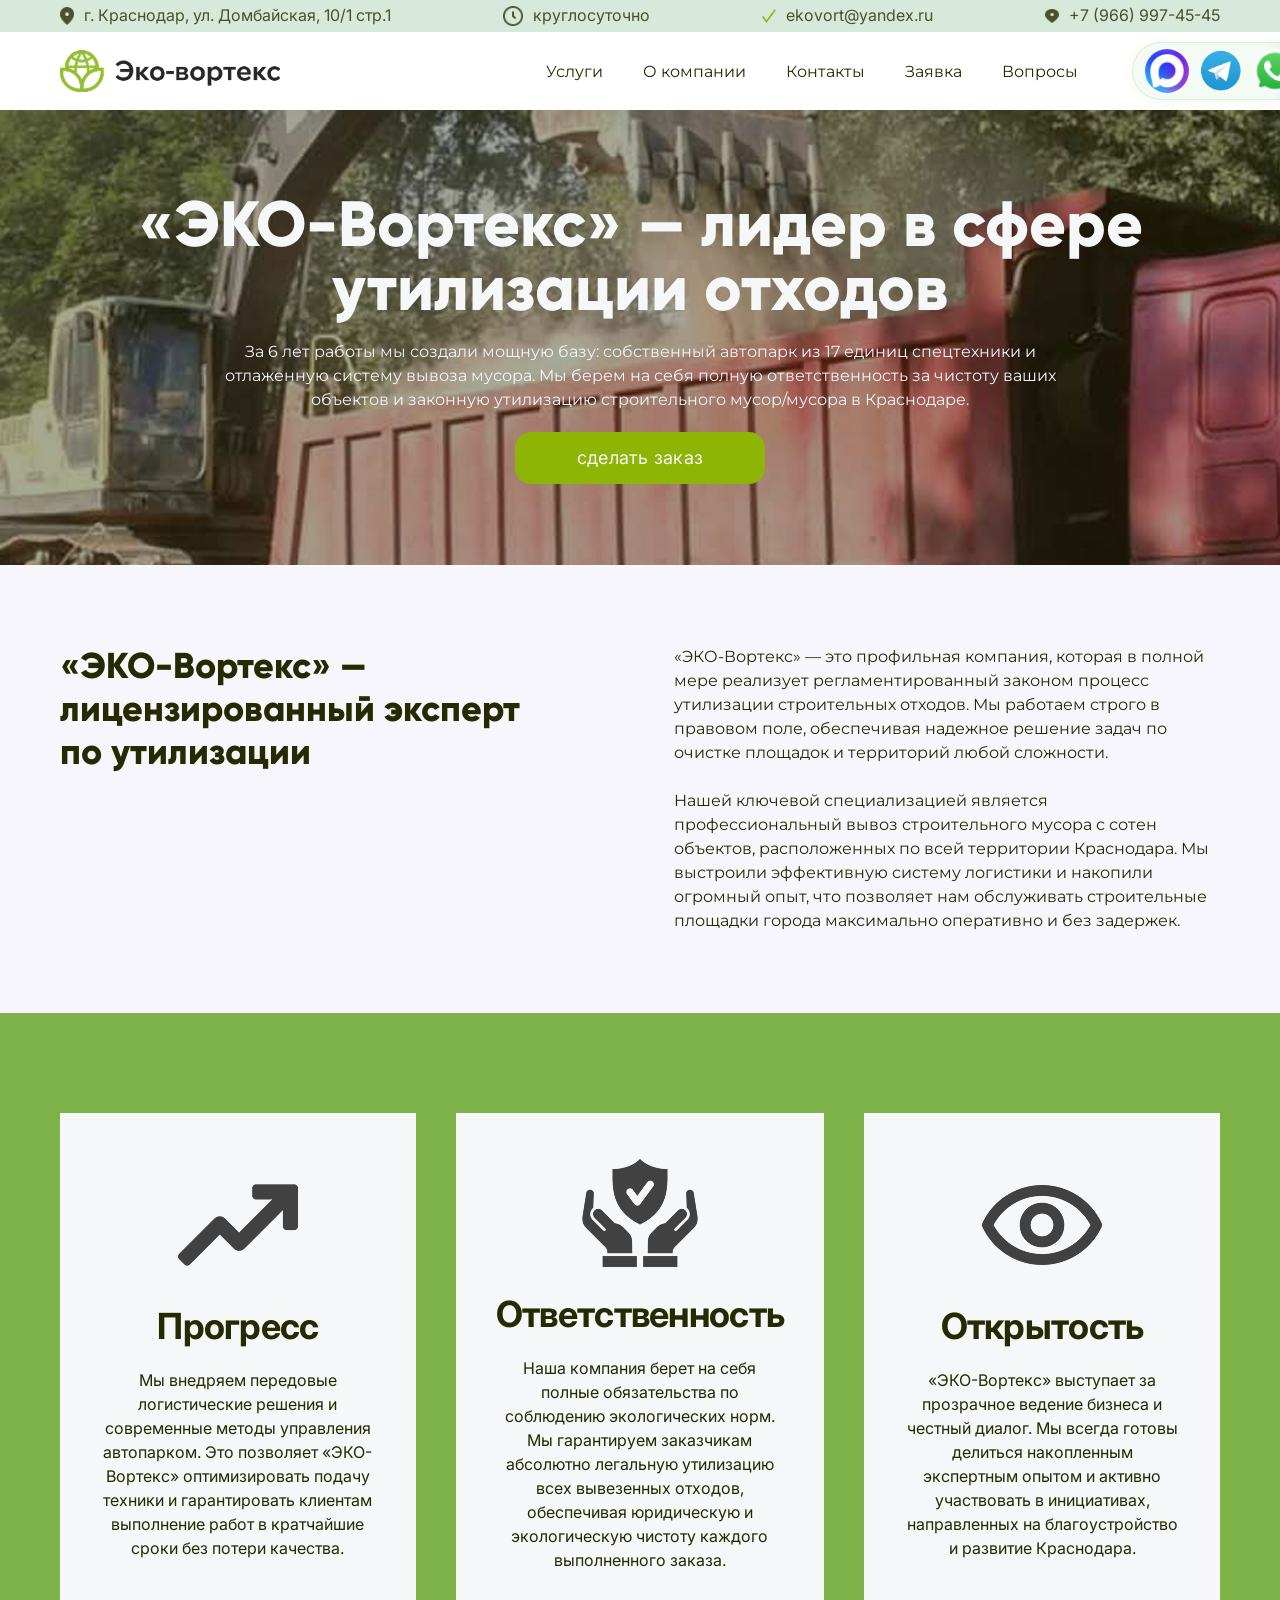
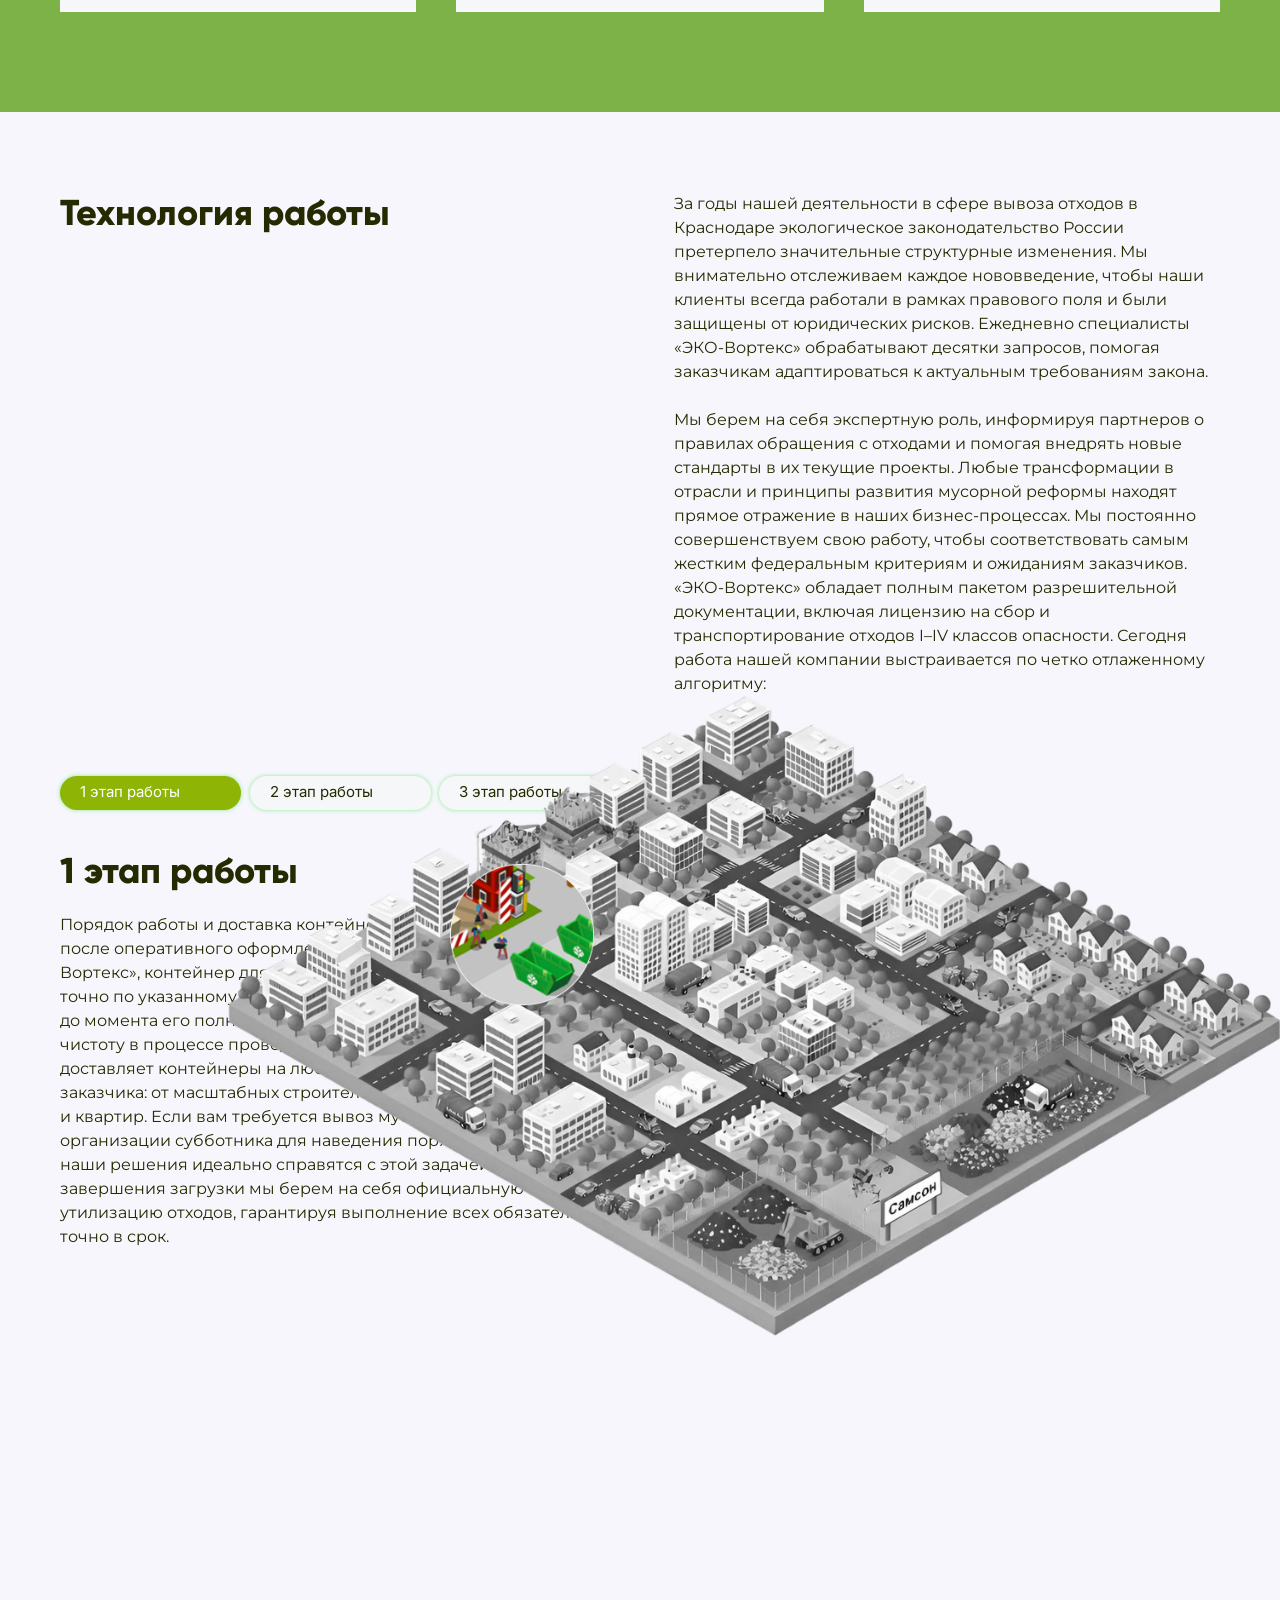
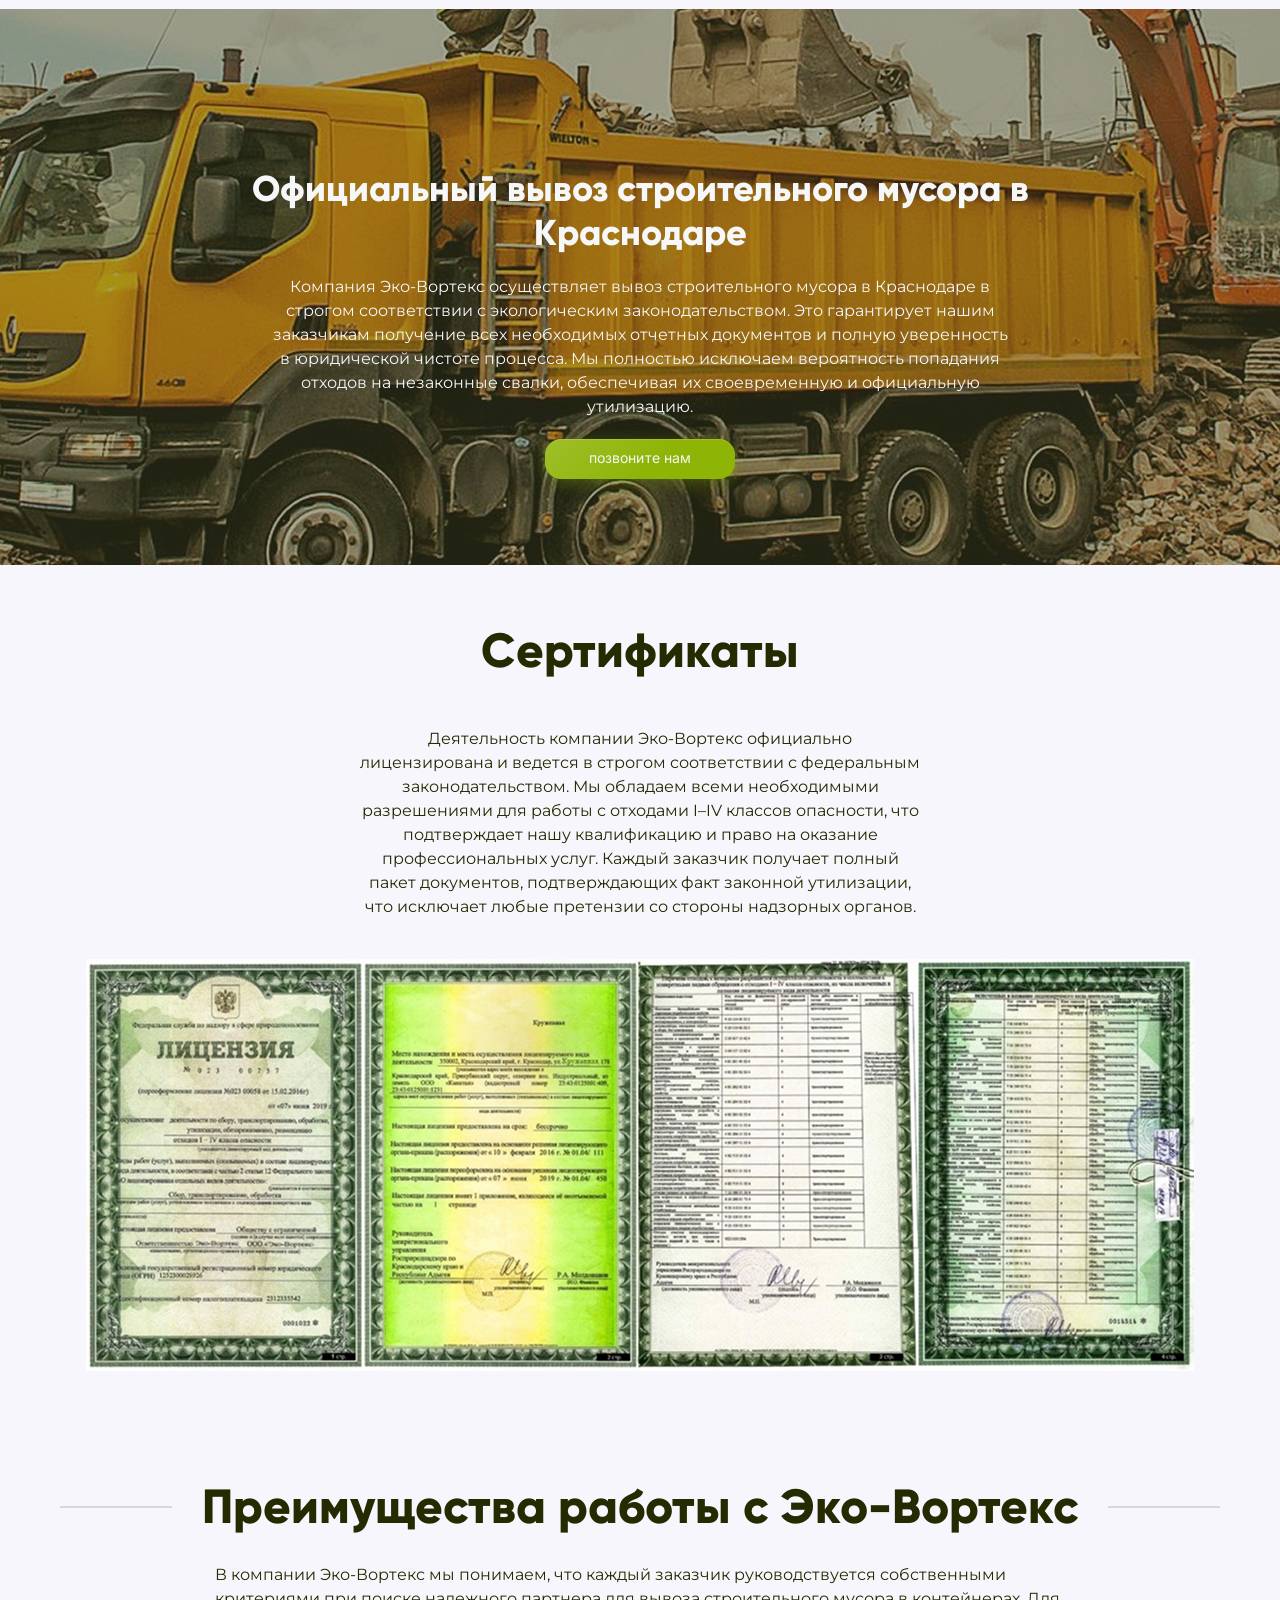
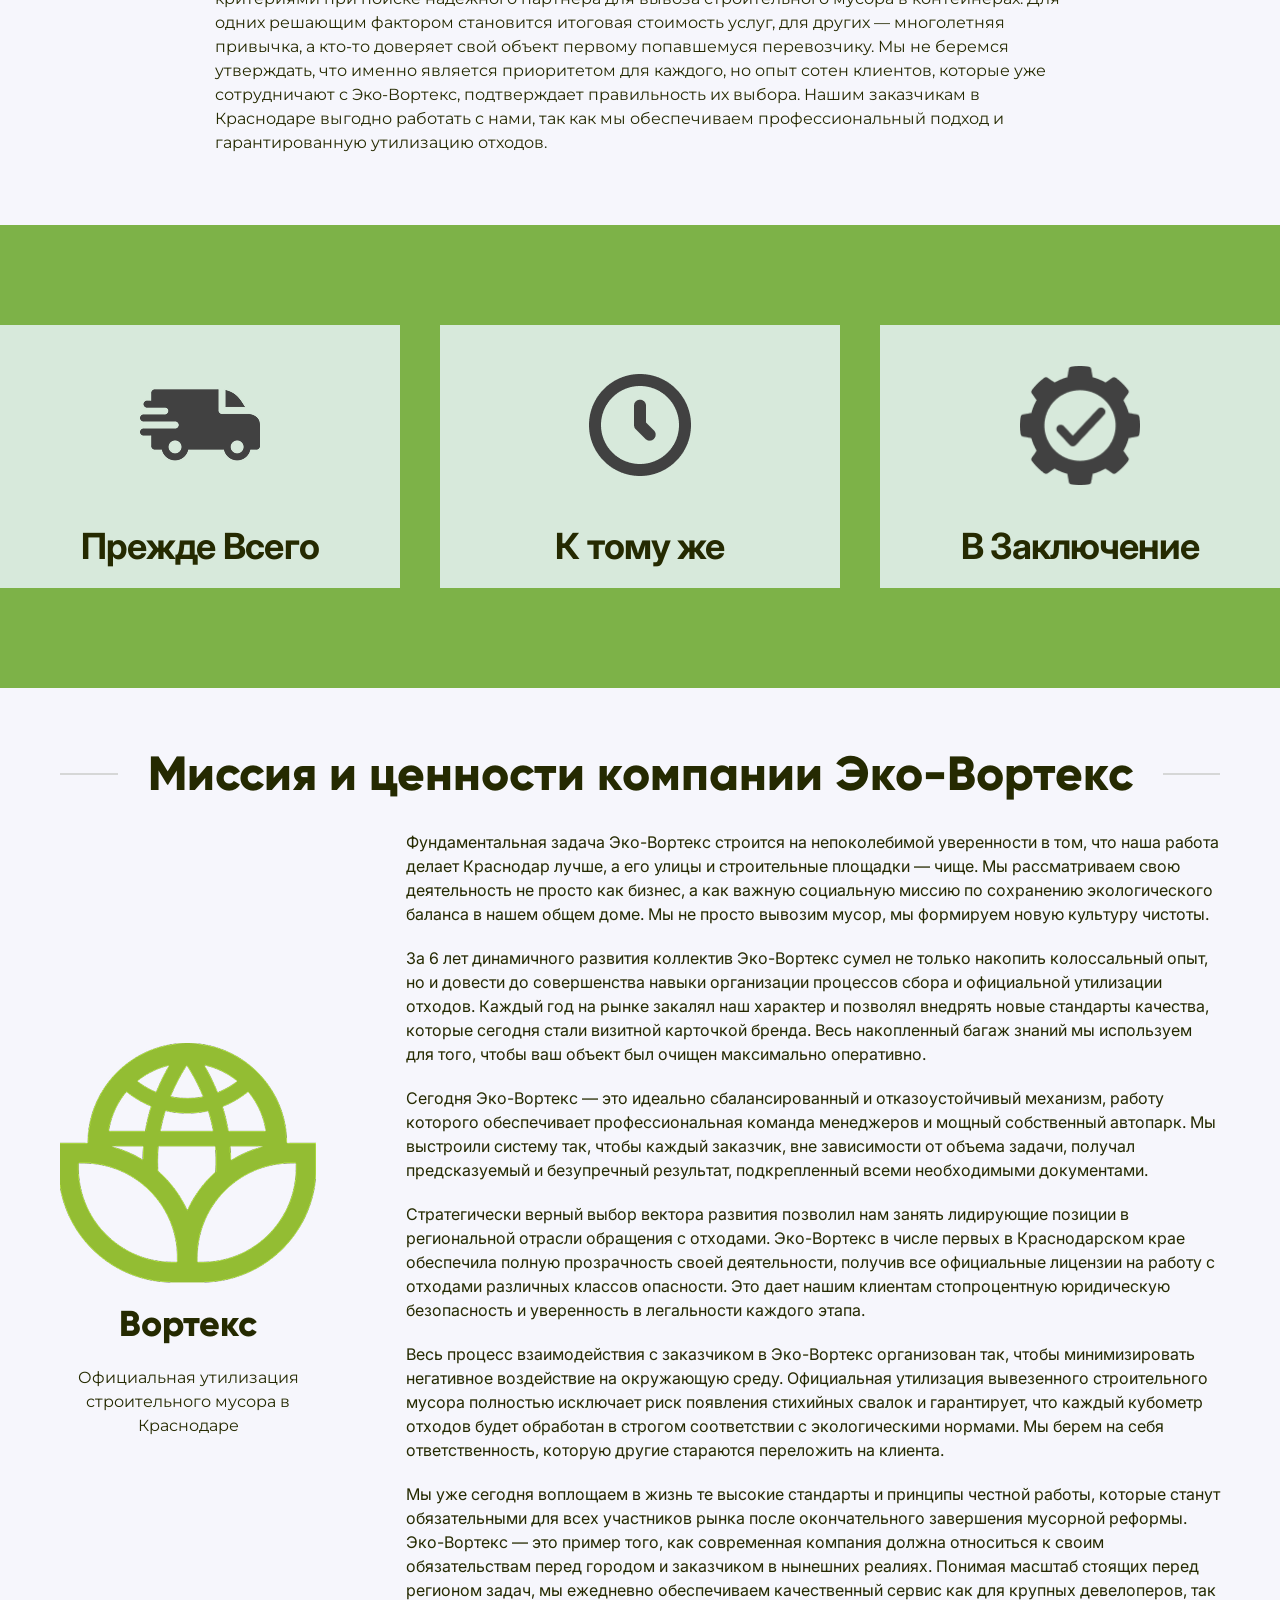
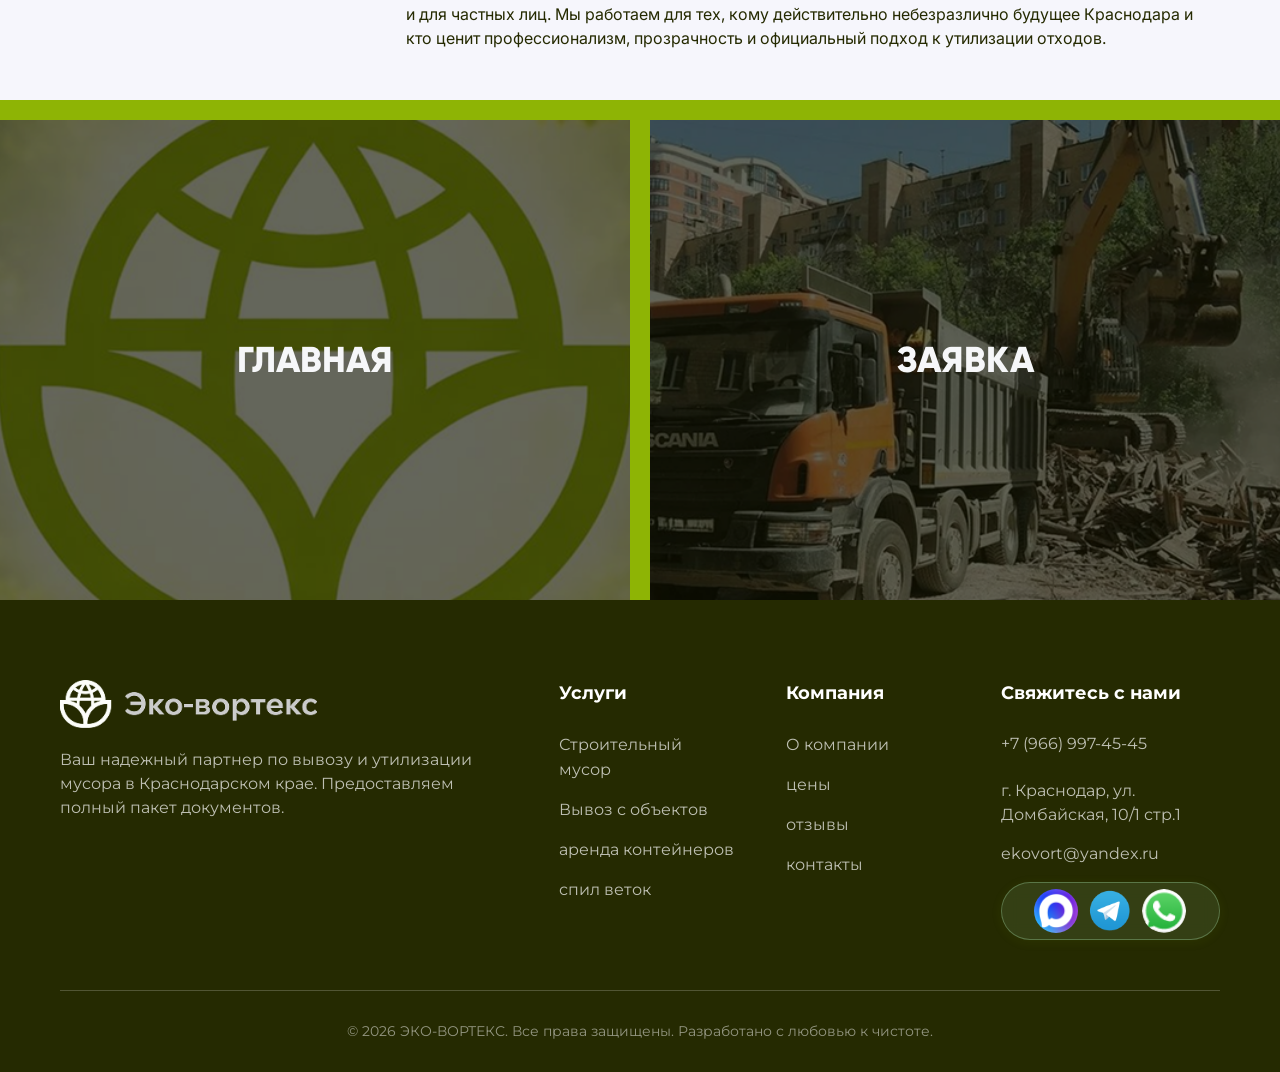
==== commit aa1c5e0d: "Update features grid, parallax fix, also-we-do section, services styles" ====
--- a/about.html
+++ b/about.html
@@ -305,13 +305,13 @@
 
     <section class="about_links">
         <div class="about_links_wrapper">
-            <a href="about.html" class="about_links_item">
+            <a href="index.html" class="about_links_item">
                 <img src="images/appimg1.png" alt="" class="about_links_img">
                 <div class="about_links_overlay"></div>
                 <div class="about_links_text" href="index.html">Главная</div>
             </a>
             <div class="about_links_separator"></div>
-            <a href="contact.html" class="about_links_item">
+            <a href="application.html" class="about_links_item">
                 <img src="images/about2img.png" alt="" class="about_links_img">
                 <div class="about_links_overlay"></div>
                 <div class="about_links_text" href="application.html">Заявка</div>
--- a/css/main.css
+++ b/css/main.css
@@ -165,9 +165,18 @@
 }
 
 .container {
-    max-width: 100%;
-    margin: 0 100px;
-}
+    max-width: 1720px;
+    margin: 0 auto;
+}
+
+@media (max-width: 1919px) {
+    .container {
+        max-width: 100%;
+        margin: 0 100px;
+    }
+}
+
+
 
 .header__top .container {
     display: flex;
@@ -877,7 +886,7 @@
 /* --- Calculate Section --- */
 .calculate {
     position: relative;
-    background: linear-gradient(rgba(0, 0, 0, 0.6), rgba(0, 0, 0, 0.6)), url('../images/stats_bg.png') no-repeat center / cover !important;
+    background: url('../images/stats_bg.png') no-repeat center / cover !important;
     display: flex;
     align-items: center;
     padding: 100px;
@@ -943,7 +952,7 @@
 .stats {
     position: relative;
     padding: 120px 0;
-    background: linear-gradient(rgba(0, 0, 0, 0.7), rgba(0, 0, 0, 0.7)), url('../images/truck_bg.png') no-repeat center / cover !important;
+    background: url('../images/truck_bg.png') no-repeat center / cover !important;
     text-align: center;
 }
 
@@ -999,6 +1008,20 @@
     margin-bottom: 60px;
 }
 
+@media (max-width: 1024px) {
+    .numbers__title {
+        font-size: 48px;
+        margin-bottom: 40px;
+    }
+}
+
+@media (max-width: 768px) {
+    .numbers__title {
+        font-size: 32px;
+        margin-bottom: 30px;
+    }
+}
+
 .numbers__cards {
     display: grid;
     grid-template-columns: repeat(2, 1fr);
@@ -1013,11 +1036,20 @@
 }
 
 .numbers__card {
-    flex: 1;
-    background: #e4f0e7;
-    border-radius: 16px;
-    padding: 40px;
+    box-shadow: 0 10px 30px rgba(163, 217, 167, 0.2);
+    background: linear-gradient(148deg, #d7e9db 0%, #a3d9a7 100%);
+    border-radius: 20px;
+    padding: 40px 30px;
     text-align: center;
+    transition: transform 0.4s cubic-bezier(0.175, 0.885, 0.32, 1.275), box-shadow 0.4s ease;
+    display: flex;
+    flex-direction: column;
+    justify-content: center;
+}
+
+.numbers__card:hover {
+    transform: translateY(-10px);
+    box-shadow: 0 20px 40px rgba(163, 217, 167, 0.4);
 }
 
 .numbers__card-val {
@@ -1029,6 +1061,12 @@
     margin-bottom: 5px;
 }
 
+@media (max-width: 768px) {
+    .numbers__card-val {
+        font-size: 48px;
+    }
+}
+
 .numbers__card-label {
     font-family: var(--font-family);
     font-weight: 700;
@@ -1038,6 +1076,13 @@
     margin-bottom: 15px;
 }
 
+@media (max-width: 768px) {
+    .numbers__card-label {
+        font-size: 20px;
+        margin-bottom: 10px;
+    }
+}
+
 .numbers__card-text {
     font-family: var(--font-family);
     font-size: 16px;
@@ -1054,7 +1099,6 @@
 
 .numbers__info-text {
     flex: 2.5;
-    /* Increased flex to make it wider */
     font-family: var(--font-family);
     font-weight: 400;
     font-size: 24px;
@@ -1077,11 +1121,24 @@
     max-height: 393px;
 }
 
+@media (max-width: 991px) {
+    .numbers__info {
+        flex-direction: column;
+        text-align: center;
+        gap: 30px;
+    }
+
+    .numbers__info-img {
+        justify-content: center;
+    }
+}
+
+
 /* --- Mission Banner --- */
 .mission {
     position: relative;
     padding: 120px 0;
-    background: linear-gradient(rgba(37, 42, 1, 0.7), rgba(37, 42, 1, 0.7)), url('../images/gazel.png') no-repeat center / cover !important;
+    background: url('../images/gazel.png') no-repeat center / cover !important;
     text-align: center;
 }
 
@@ -1113,7 +1170,6 @@
 
 /* --- Features Section --- */
 .features {
-    padding: 100px 0;
     background-color: #fff;
 }
 
@@ -1162,22 +1218,43 @@
 
 .features__cards {
     display: grid;
-    grid-template-columns: repeat(3, 1fr);
+    grid-template-columns: repeat(6, 1fr);
     gap: 30px;
-    margin-bottom: 30px;
-}
-
-.features__cards-bottom {
-    display: grid;
-    grid-template-columns: repeat(2, 1fr);
-    gap: 30px;
+}
+
+.features__cards .feature-card {
+    grid-column: span 2;
+}
+
+.features__cards .feature-card:nth-child(4),
+.features__cards .feature-card:nth-child(5) {
+    grid-column: span 3;
+}
+
+@media (max-width: 768px) {
+    .features__cards {
+        grid-template-columns: 1fr;
+    }
+
+    .features__cards .feature-card,
+    .features__cards .feature-card:nth-child(4),
+    .features__cards .feature-card:nth-child(5) {
+        grid-column: auto;
+    }
 }
 
 .feature-card {
-    height: 300px;
+    height: 320px;
     background-color: #f6f7f9;
-    border-radius: 16px;
+    border-radius: 20px;
     overflow: hidden;
+    position: relative;
+    transition: transform 0.4s ease, box-shadow 0.4s ease;
+}
+
+.feature-card:hover {
+    transform: scale(1.02);
+    box-shadow: 0 15px 35px rgba(0, 0, 0, 0.1);
 }
 
 .feature-card img {
@@ -1185,7 +1262,13 @@
     height: 100%;
     object-fit: cover;
     display: block;
-}
+    transition: transform 0.6s ease;
+}
+
+.feature-card:hover img {
+    transform: scale(1.08);
+}
+
 
 /* --- Eco Vortex for You Section --- */
 .eco_vortex_foryou {
@@ -1279,6 +1362,130 @@
     }
 }
 
+/* ===== Section: features-detailed ===== */
+.features-detailed {
+    padding: 80px 0;
+    background: url('../images/grid-section_images/Rectangle 30.png') no-repeat center / cover;
+    position: relative;
+}
+
+.features-detailed::before {
+    content: '';
+    position: absolute;
+    inset: 0;
+    background: rgba(0, 0, 0, 0.45);
+    z-index: 0;
+}
+
+.features-detailed .container {
+    position: relative;
+    z-index: 1;
+}
+
+.feature-card-detailed__title {
+    font-family: var(--third-family);
+    font-weight: 800;
+    font-size: 36px;
+    line-height: 120%;
+    color: #252a01;
+    margin-bottom: 20px;
+
+}
+
+.feature-card-detailed__desc {
+    font-family: var(--font-family);
+    font-weight: 400;
+    font-size: 16px;
+    line-height: 150%;
+    text-align: justify;
+    color: #252a01;
+}
+
+.feature-card-detailed__btn {
+    border-radius: 16px;
+    padding: 10px 40px;
+    width: 206px;
+    height: 52px;
+    margin-top: 20px;
+    background: #8eb405;
+
+    font-family: var(--font-family);
+    font-weight: 400;
+    font-size: 16px;
+    line-height: 120%;
+    color: #252a01;
+}
+
+/* ===== Grid ===== */
+.features-detailed_content {
+    display: grid;
+    grid-template-columns: repeat(6, 1fr);
+    gap: 40px;
+}
+
+/* ===== Карточки ===== */
+.feature-card-detailed {
+    border-radius: 16px;
+    overflow: hidden;
+    display: flex;
+    flex-direction: column;
+    background: #fff;
+    min-height: 0;
+}
+
+/* Картинки */
+.feature-card-detailed img {
+    width: 100%;
+    height: 400px;
+    object-fit: cover;
+    flex-shrink: 0;
+}
+
+/* Контент */
+.feature-card-detailed__content {
+    padding: 24px;
+    flex: 1;
+    display: flex;
+    flex-direction: column;
+}
+
+/* ===== Верхний ряд: 3 карточки по 2 колонки ===== */
+.features-detailed_content>.feature-card-detailed:nth-child(1),
+.features-detailed_content>.feature-card-detailed:nth-child(2),
+.features-detailed_content>.feature-card-detailed:nth-child(3) {
+    grid-column: span 2;
+}
+
+/* ===== Нижний ряд: 2 карточки по 3 колонки ===== */
+.features-detailed_content>.feature-card-detailed:nth-child(4),
+.features-detailed_content>.feature-card-detailed:nth-child(5) {
+    grid-column: span 3;
+}
+
+/* ===== Мобильный адаптив ===== */
+@media (max-width: 768px) {
+    .features-detailed {
+        padding: 60px 0;
+    }
+
+    .features-detailed_content {
+        grid-template-columns: 1fr;
+        gap: 24px;
+    }
+
+    .features-detailed_content>.feature-card-detailed:nth-child(1),
+    .features-detailed_content>.feature-card-detailed:nth-child(2),
+    .features-detailed_content>.feature-card-detailed:nth-child(3),
+    .features-detailed_content>.feature-card-detailed:nth-child(4),
+    .features-detailed_content>.feature-card-detailed:nth-child(5) {
+        grid-column: 1 / -1;
+    }
+
+    .feature-card-detailed img {
+        height: 220px;
+    }
+}
+
 /* --- Partners Section --- */
 .partners {
     position: relative;
@@ -1367,8 +1574,8 @@
     left: 0;
     width: 100%;
     height: 100%;
-    background: rgba(37, 42, 1, 0.75);
-    /* Darkening 252A01 */
+    background: transparent;
+    /* Убрано затемнение */
     z-index: 1;
 }
 
@@ -1455,7 +1662,7 @@
 .furniture-banner {
     position: relative;
     padding: 150px 0;
-    background: linear-gradient(rgba(37, 42, 1, 0.7), rgba(37, 42, 1, 0.7)), url('../images/divani.png') no-repeat center / cover !important;
+    background: url('../images/divani.png') no-repeat center / cover !important;
     text-align: center;
 }
 
@@ -1466,8 +1673,8 @@
     left: 0;
     width: 100%;
     height: 100%;
-    background: rgba(37, 42, 1, 0.7);
-    /* Darkening 252A01 */
+    background: transparent;
+    /* Darkening removed */
     z-index: 1;
 }
 
@@ -1637,7 +1844,7 @@
 .cta-banner {
     position: relative;
     padding: 180px 0;
-    background: linear-gradient(rgba(0, 0, 0, 0.6), rgba(0, 0, 0, 0.6)), url('../images/vmesto2gifki.jpg') no-repeat center / cover !important;
+    background: url('../images/vmesto2gifki.jpg') no-repeat center / cover !important;
     text-align: center;
 }
 
@@ -1648,7 +1855,8 @@
     left: 0;
     width: 100%;
     height: 100%;
-    background: rgba(37, 42, 1, 0.65);
+    background: transparent;
+    /* Убрано зеленое затемнение */
     z-index: 1;
 }
 
@@ -4993,6 +5201,8 @@
     .case-stat__val {
         font-size: 22px;
     }
+
+
 }
 
 /* ============================================================
@@ -5694,17 +5904,14 @@
 
     .header__inner>.logo {
         position: absolute;
-        left: 50%;
+        left: 0;
         top: 50%;
-        transform: translate(-50%, -50%);
+        transform: translateY(-50%);
         margin: 0;
         z-index: 5;
     }
 
-    .header__inner>.logo img {
-        width: 160px;
-        height: auto;
-    }
+
 
     /* Actions positioning */
     .header__actions {
--- a/css/premium-glow.css
+++ b/css/premium-glow.css
@@ -5,6 +5,13 @@
     overflow: hidden !important;
     isolation: isolate;
     background-color: #0d0d0d !important;
+}
+
+/* Если параллакс не инициализирован (нет .parallax-bg-image) — фон отображается нормально */
+.premium-glow:not(:has(.parallax-bg-image)) {
+    background-size: cover !important;
+    background-position: center !important;
+    background-repeat: no-repeat !important;
 }
 
 /* Base content on top */
@@ -18,20 +25,19 @@
     position: absolute;
     top: 50%;
     left: 50%;
-    width: 120%;
-    height: calc(100% + 100vh);
+    width: 100%;
+    height: calc(100% + 40vh);
     background-size: cover;
     background-position: center center;
     background-repeat: no-repeat;
     z-index: 5;
-    will-change: transform;
     opacity: 1;
     /* Центрируем изначально и добавляем базовый масштаб */
-    transform: translate(-50%, -50%) scale(1.15);
+    transform: translate(-50%, -50%) scale(1.05);
     background-color: #0d0d0d;
 }
 
-/* Dark overlay restored - lightened as per request */
+/* Dark overlay removed */
 .premium-glow::after {
     content: '';
     position: absolute;
@@ -39,7 +45,7 @@
     left: 0;
     width: 100%;
     height: 100%;
-    background: rgba(0, 0, 0, 0.4); /* Облегченное затемнение */
+    background: transparent; /* Убрано затемнение */
     z-index: 10;
     pointer-events: none;
 }
